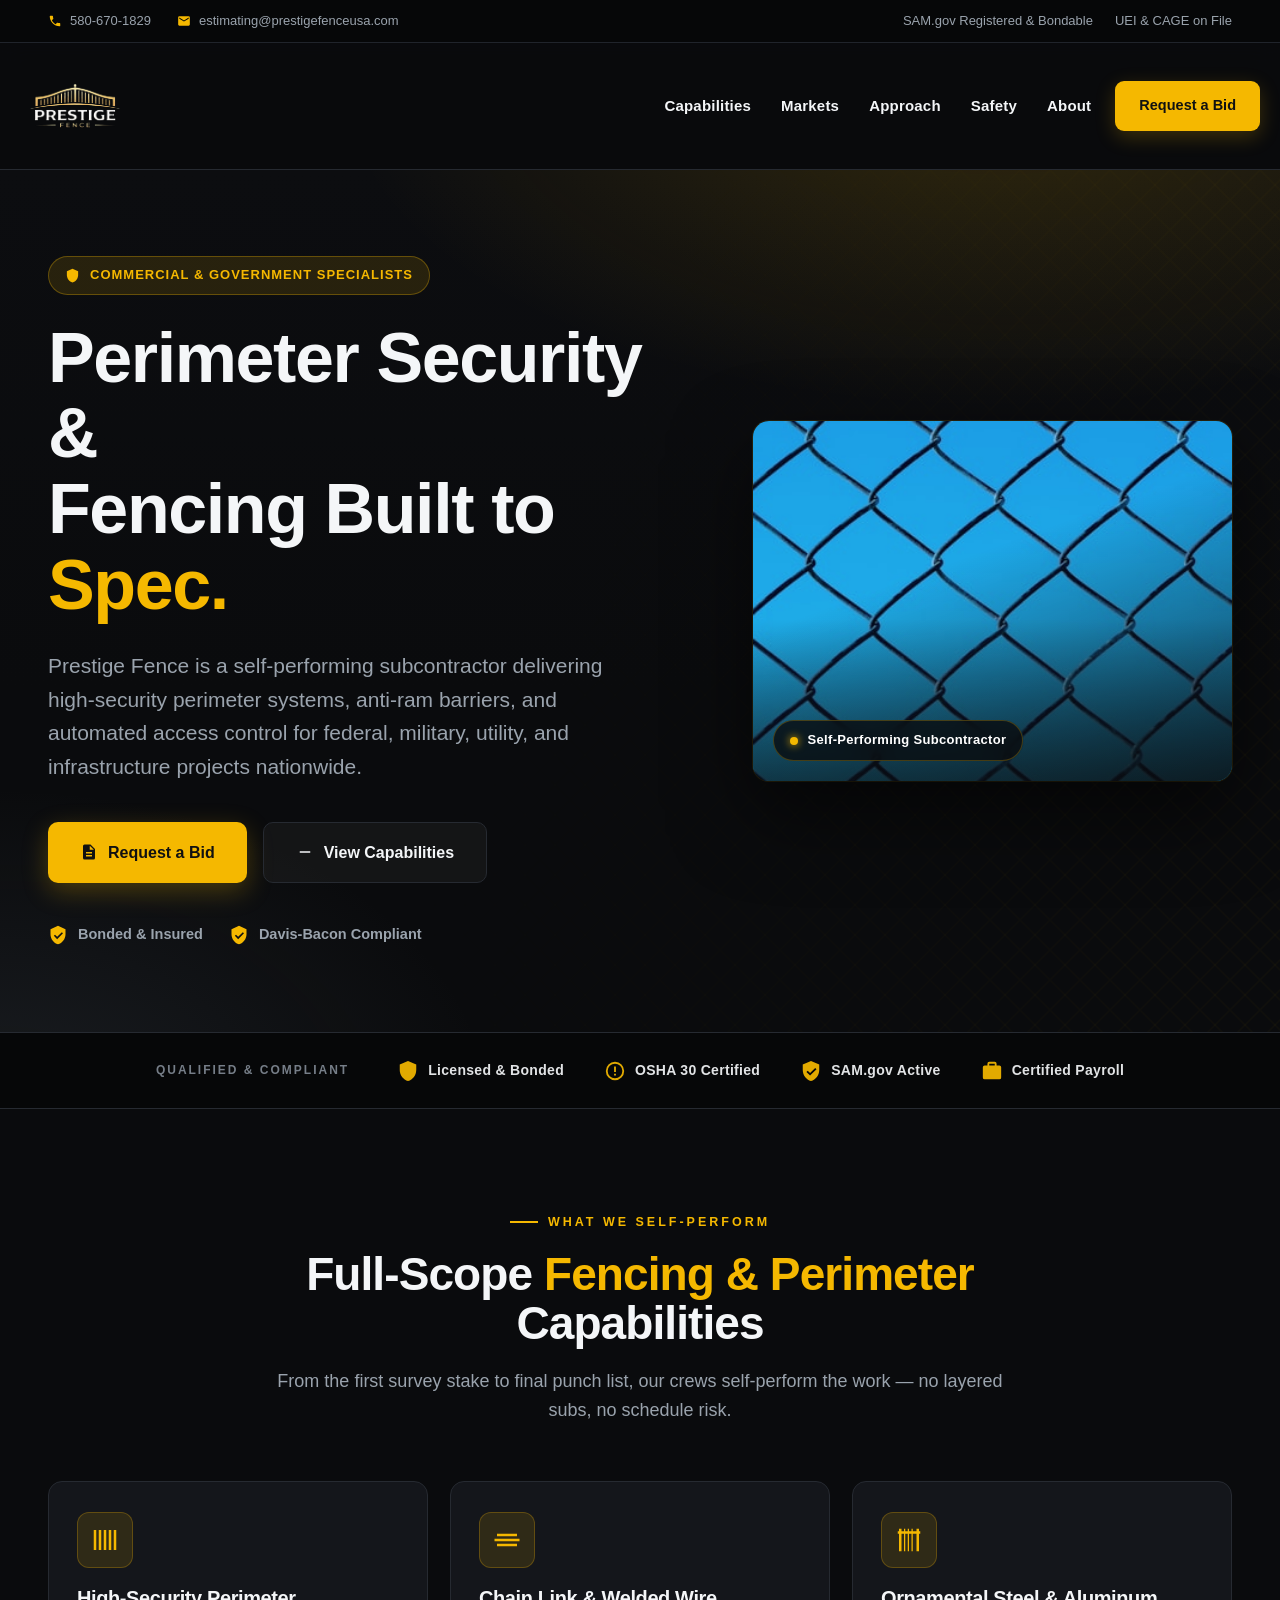
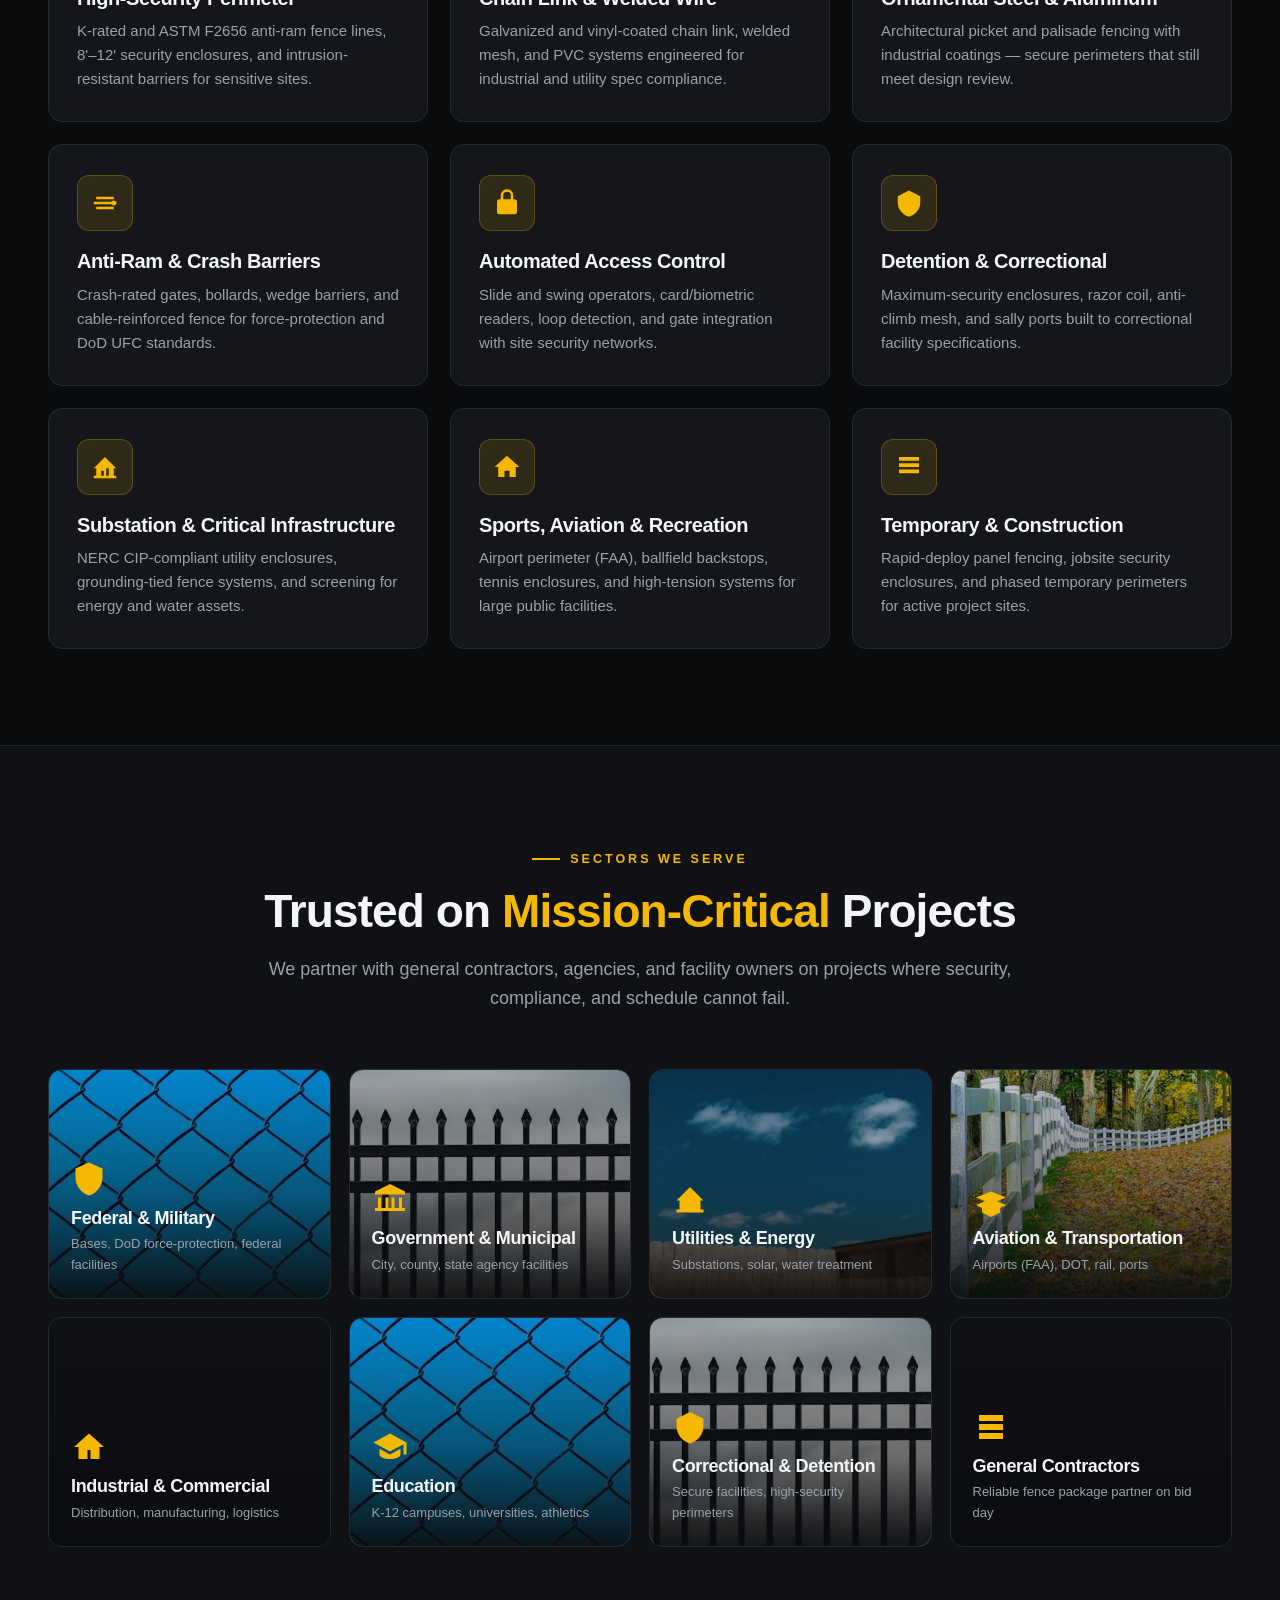
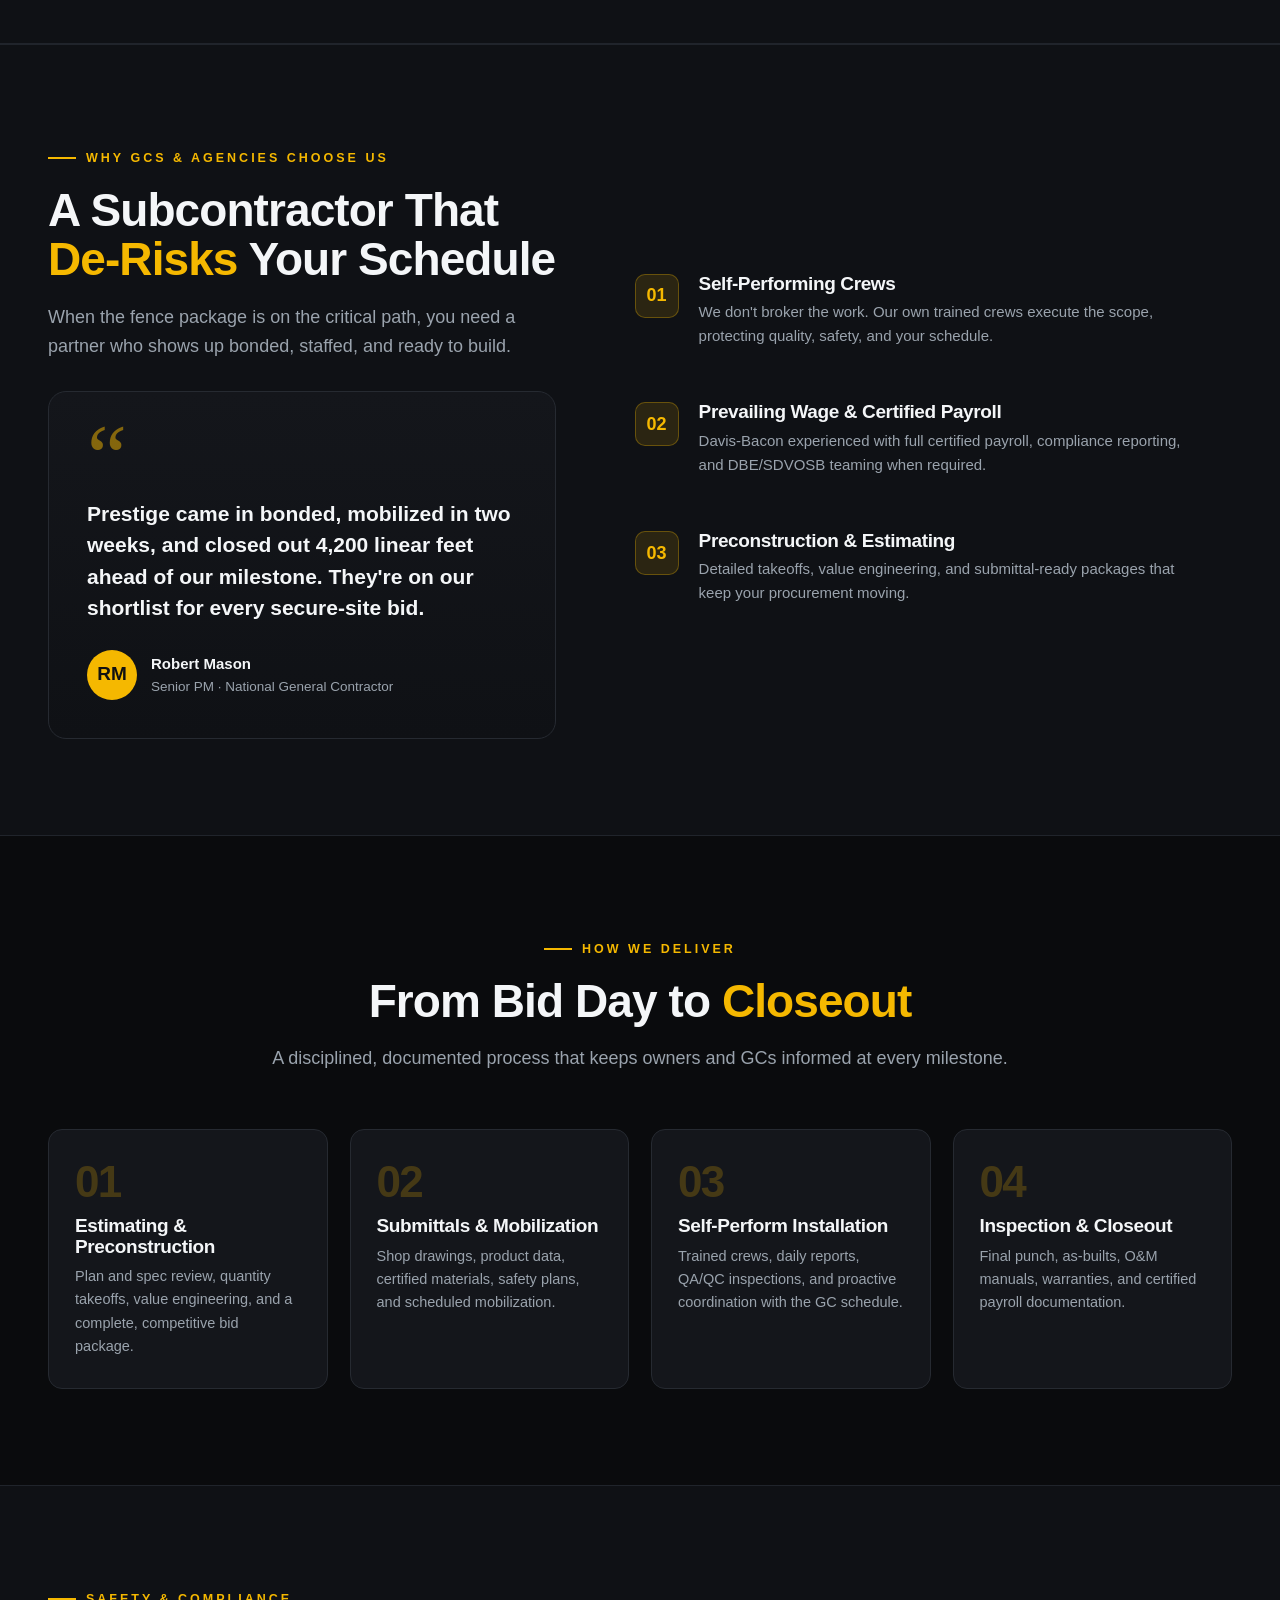
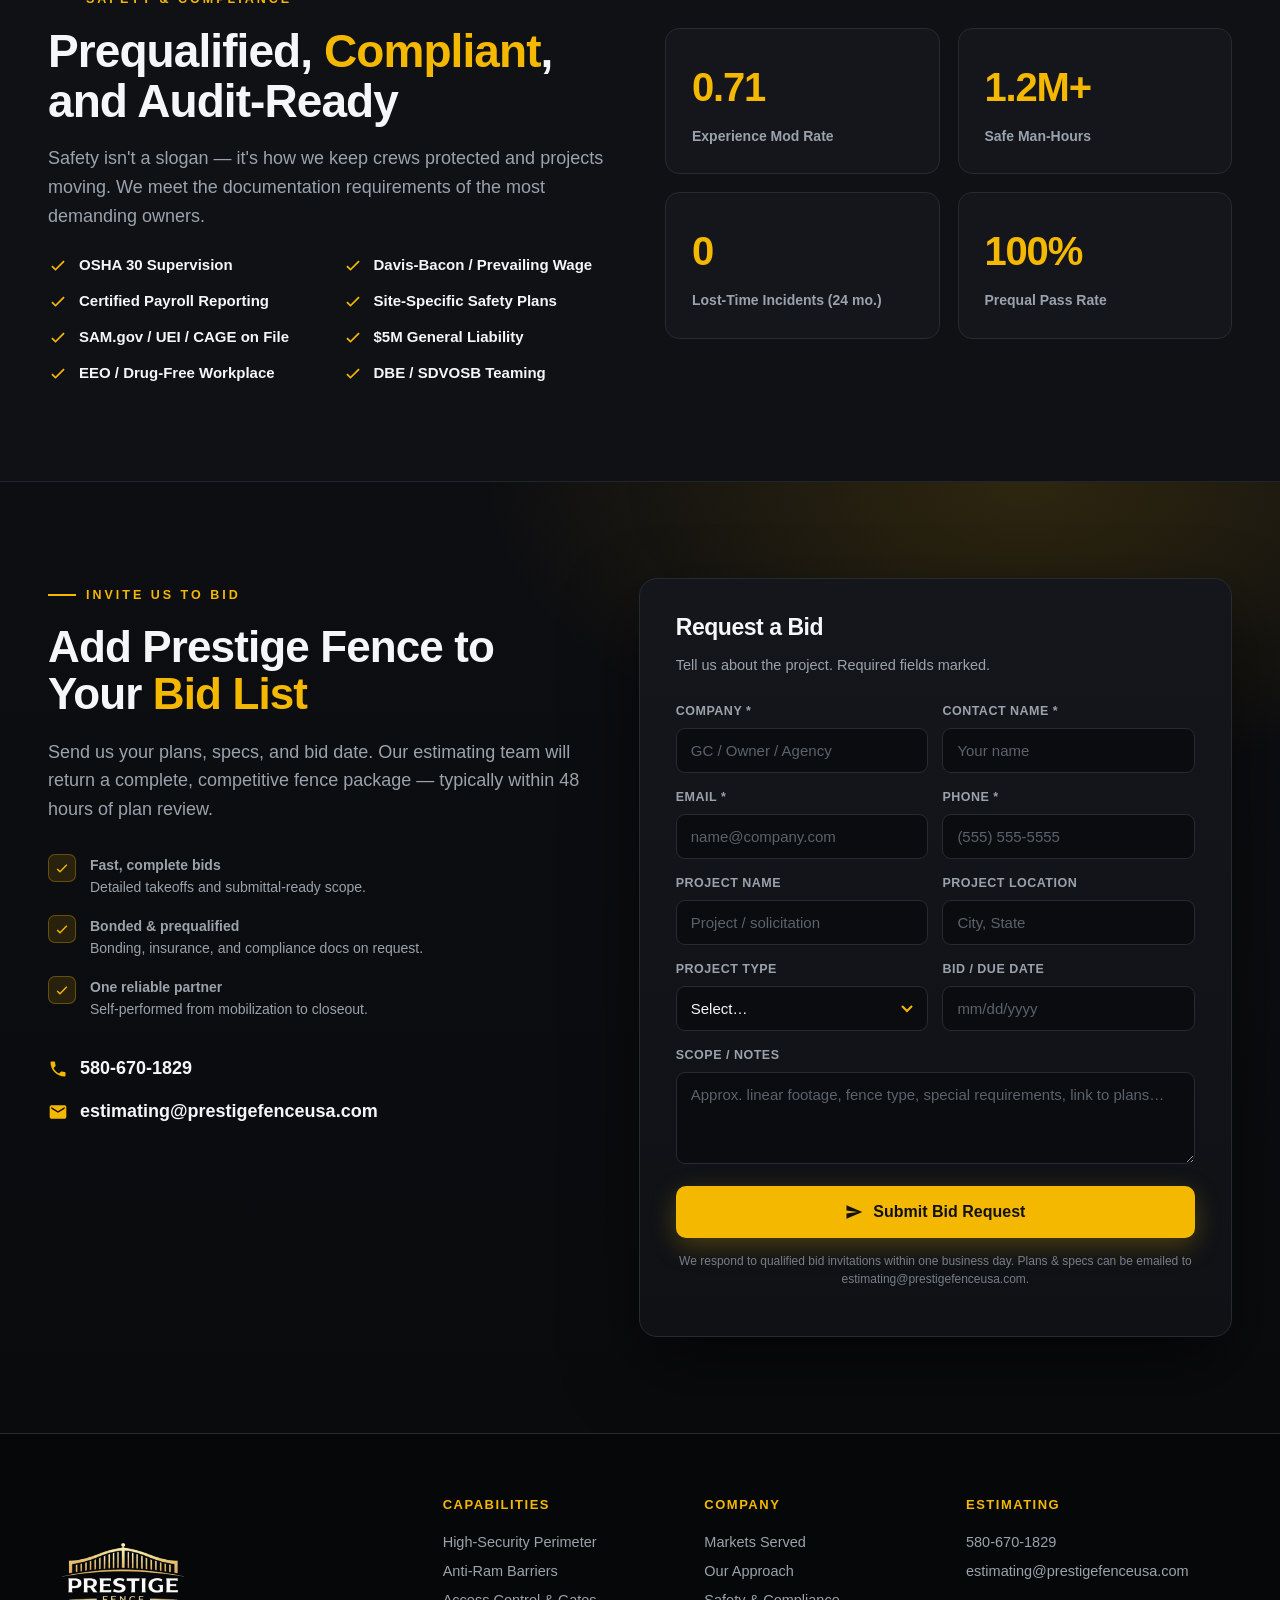
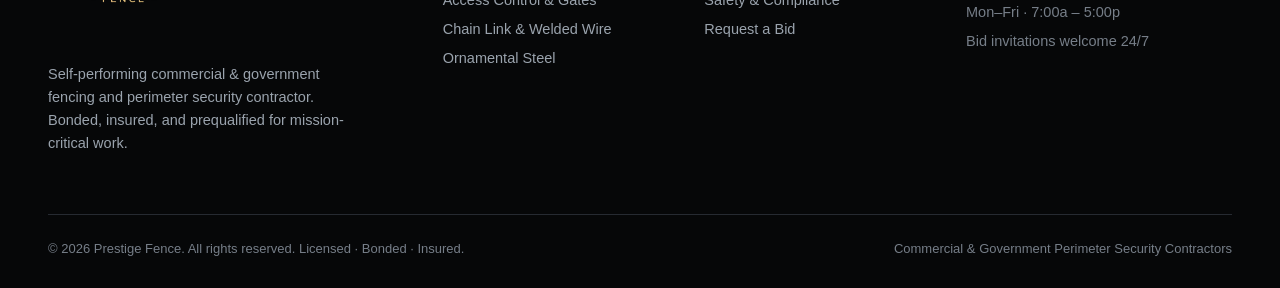
==== index.html @ e1a9f0c7 "Update testimonial: 9,000 → 4,200 linear feet" ====
<!DOCTYPE html>
<html lang="en">
<head>
<meta charset="UTF-8" />
<meta name="viewport" content="width=device-width, initial-scale=1.0" />
<title>Prestige Fence | Commercial &amp; Government Perimeter Security Contractors</title>
<meta name="description" content="Prestige Fence is a self-performing commercial and government fencing subcontractor specializing in perimeter security, anti-ram barriers, automated access control, and high-security enclosures for federal, military, utility, and infrastructure projects." />

<style>
  :root {
    --bg: #0a0b0d;
    --bg-2: #0f1115;
    --panel: #14161b;
    --panel-2: #181b21;
    --line: #262a31;
    --line-soft: #20242b;
    --gold: #f5b800;
    --gold-2: #d99e0b;
    --gold-deep: #b8860b;
    --gold-soft: rgba(245,184,0,0.12);
    --steel: #6b7886;
    --text: #f4f6f8;
    --muted: #9aa3ad;
    --muted-2: #767e88;
    --white: #ffffff;
    --maxw: 1240px;
    --r: 14px;
  }

  * { box-sizing: border-box; }
  html { scroll-behavior: smooth; }
  html, body { margin: 0; padding: 0; }
  body {
    font-family: "Inter", -apple-system, BlinkMacSystemFont, "Segoe UI", Roboto, "Helvetica Neue", Arial, sans-serif;
    color: var(--text);
    background: var(--bg);
    line-height: 1.6;
    -webkit-font-smoothing: antialiased;
    overflow-x: hidden;
  }
  ::selection { background: var(--gold); color: #111; }
  a { color: inherit; }
  img { max-width: 100%; display: block; }

  .wrap { max-width: var(--maxw); margin: 0 auto; padding: 0 28px; }

  /* Chain-link texture overlay used in several sections */
  .mesh-bg {
    background-image:
      linear-gradient(135deg, transparent 47%, rgba(245,184,0,0.05) 49%, rgba(245,184,0,0.05) 51%, transparent 53%),
      linear-gradient(45deg, transparent 47%, rgba(245,184,0,0.05) 49%, rgba(245,184,0,0.05) 51%, transparent 53%);
    background-size: 26px 26px;
  }

  .eyebrow {
    display: inline-flex; align-items: center; gap: 10px;
    color: var(--gold);
    font-weight: 700;
    letter-spacing: 3px;
    text-transform: uppercase;
    font-size: 12.5px;
    margin: 0 0 18px;
  }
  .eyebrow::before {
    content: ""; width: 28px; height: 2px; background: var(--gold); display: inline-block;
  }
  .eyebrow.center { justify-content: center; }

  h1, h2, h3, h4 { font-weight: 800; letter-spacing: -0.02em; line-height: 1.08; margin: 0; }
  .accent { color: var(--gold); }

  /* ============ Top bar ============ */
  .topbar {
    background: #060708;
    border-bottom: 1px solid var(--line-soft);
    font-size: 13px;
    color: var(--muted);
  }
  .topbar .wrap { display: flex; align-items: center; justify-content: space-between; height: 42px; gap: 20px; }
  .topbar .tb-left { display: flex; gap: 26px; }
  .topbar .tb-left span { display: inline-flex; align-items: center; gap: 8px; white-space: nowrap; }
  .topbar svg { width: 14px; height: 14px; fill: var(--gold); flex-shrink: 0; }
  .topbar a { color: var(--muted); text-decoration: none; }
  .topbar a:hover { color: var(--gold); }
  .tb-right { display: flex; gap: 22px; }
  @media (max-width: 880px) { .topbar { display: none; } }

  /* ============ Header ============ */
  header.site-header {
    position: sticky; top: 0; z-index: 200;
    background: rgba(10,11,13,0.86);
    backdrop-filter: blur(12px); -webkit-backdrop-filter: blur(12px);
    border-bottom: 1px solid var(--line);
  }
  .nav { display: flex; align-items: center; justify-content: space-between; min-height: 100px; gap: 24px; padding: 8px 0; }
  .brand { display: flex; align-items: center; gap: 14px; text-decoration: none; flex-shrink: 0; }
  .brand-logo { height: 110px; width: auto; display: block; }
  .foot-brand .brand-logo { height: 150px; margin-bottom: 10px; }
  .main-nav { display: flex; align-items: center; gap: 30px; margin-left: auto; }
  .main-nav a {
    color: var(--text); text-decoration: none; font-weight: 600; font-size: 15px;
    letter-spacing: 0.2px; transition: color 0.15s; white-space: nowrap;
  }
  .main-nav a:hover { color: var(--gold); }
  .nav-cta {
    background: var(--gold); color: #111; text-decoration: none;
    padding: 13px 24px; border-radius: 9px; font-weight: 800; font-size: 14.5px;
    white-space: nowrap; transition: transform 0.12s, box-shadow 0.15s;
    box-shadow: 0 6px 20px rgba(245,184,0,0.22);
  }
  .nav-cta:hover { transform: translateY(-1px); box-shadow: 0 10px 28px rgba(245,184,0,0.34); }
  .menu-btn { display: none; background: none; border: none; cursor: pointer; flex-direction: column; gap: 5px; padding: 8px; }
  .menu-btn span { width: 28px; height: 3px; background: var(--gold); border-radius: 2px; display: block; }
  @media (max-width: 1040px) { .main-nav, .nav-cta { display: none; } .menu-btn { display: flex; } }

  /* Mobile menu */
  .mobile-menu {
    position: fixed; inset: 0; z-index: 300; background: rgba(8,9,11,0.98);
    display: flex; flex-direction: column; align-items: center; justify-content: center; gap: 4px;
    opacity: 0; pointer-events: none; transition: opacity 0.25s;
  }
  .mobile-menu.open { opacity: 1; pointer-events: auto; }
  .mobile-menu a { color: var(--text); text-decoration: none; font-size: 22px; font-weight: 700; padding: 12px; }
  .mobile-menu a:active { color: var(--gold); }
  .mobile-menu .mm-cta { margin-top: 20px; background: var(--gold); color: #111; padding: 14px 34px; border-radius: 10px; font-weight: 800; }
  .menu-close { position: absolute; top: 22px; right: 26px; background: none; border: none; color: var(--gold); font-size: 42px; cursor: pointer; line-height: 1; }

  /* ============ Hero ============ */
  .hero { position: relative; overflow: hidden; border-bottom: 1px solid var(--line); }
  .hero-bg {
    position: absolute; inset: 0; z-index: 0;
    background:
      radial-gradient(1100px 540px at 78% -10%, rgba(245,184,0,0.16), transparent 60%),
      radial-gradient(900px 600px at 0% 110%, rgba(107,120,134,0.16), transparent 55%),
      linear-gradient(180deg, #0c0d10, #0a0b0d 60%);
  }
  .hero-bg::after {
    content: ""; position: absolute; inset: 0; opacity: 0.5;
    background-image:
      linear-gradient(135deg, transparent 47%, rgba(245,184,0,0.06) 49%, rgba(245,184,0,0.06) 51%, transparent 53%),
      linear-gradient(45deg, transparent 47%, rgba(245,184,0,0.06) 49%, rgba(245,184,0,0.06) 51%, transparent 53%);
    background-size: 30px 30px;
    -webkit-mask-image: linear-gradient(105deg, transparent 38%, #000 100%);
    mask-image: linear-gradient(105deg, transparent 38%, #000 100%);
  }
  .hero .wrap { position: relative; z-index: 1; padding-top: 86px; padding-bottom: 86px; }
  .hero-grid { display: grid; grid-template-columns: 1.15fr 0.85fr; gap: 56px; align-items: center; }
  .hero-badge {
    display: inline-flex; align-items: center; gap: 10px;
    background: var(--gold-soft); border: 1px solid rgba(245,184,0,0.3);
    color: var(--gold); font-weight: 700; font-size: 13px; letter-spacing: 1px;
    padding: 8px 16px; border-radius: 100px; text-transform: uppercase; margin-bottom: 26px;
  }
  .hero-badge svg { width: 15px; height: 15px; fill: var(--gold); }
  .hero h1 { font-size: clamp(38px, 5.6vw, 70px); }
  .hero h1 span.line { display: block; }
  .hero-sub { font-size: clamp(17px, 2vw, 21px); color: var(--muted); max-width: 580px; margin: 26px 0 0; }
  .hero-actions { display: flex; flex-wrap: wrap; gap: 16px; margin-top: 38px; }
  .btn {
    display: inline-flex; align-items: center; gap: 10px;
    padding: 17px 32px; border-radius: 10px; font-weight: 800; font-size: 16px;
    text-decoration: none; border: none; cursor: pointer; font-family: inherit;
    transition: transform 0.12s, box-shadow 0.15s, background 0.15s, border-color 0.15s;
  }
  .btn svg { width: 18px; height: 18px; }
  .btn-gold { background: var(--gold); color: #111; box-shadow: 0 8px 26px rgba(245,184,0,0.26); }
  .btn-gold:hover { transform: translateY(-2px); box-shadow: 0 14px 36px rgba(245,184,0,0.38); }
  .btn-gold svg { fill: #111; }
  .btn-ghost { background: rgba(255,255,255,0.04); color: var(--text); border: 1px solid var(--line); }
  .btn-ghost:hover { border-color: var(--gold); color: var(--gold); }
  .btn-ghost svg { fill: currentColor; }

  .hero-meta { display: flex; gap: 26px; margin-top: 40px; flex-wrap: wrap; }
  .hero-meta .hm { display: flex; align-items: center; gap: 10px; color: var(--muted); font-size: 14.5px; font-weight: 600; }
  .hero-meta svg { width: 20px; height: 20px; fill: var(--gold); }

  /* Hero right visual */
  .hero-visual { display: flex; align-items: center; }
  .hero-img-wrap {
    position: relative; width: 100%; border-radius: 16px; overflow: hidden;
    aspect-ratio: 4/3;
    box-shadow: 0 32px 80px rgba(0,0,0,0.55), 0 0 0 1px rgba(245,184,0,0.12);
  }
  .hero-img { width: 100%; height: 100%; object-fit: cover; display: block; filter: saturate(0.8); }
  .hero-img-overlay {
    position: absolute; inset: 0;
    background: linear-gradient(160deg, transparent 40%, rgba(10,11,13,0.75) 100%),
                linear-gradient(to top, rgba(10,11,13,0.6) 0%, transparent 45%);
  }
  .hero-img-badge {
    position: absolute; bottom: 20px; left: 20px;
    display: flex; align-items: center; gap: 10px;
    background: rgba(10,11,13,0.78); backdrop-filter: blur(10px);
    border: 1px solid rgba(245,184,0,0.25); border-radius: 100px;
    padding: 9px 16px; color: #fff; font-size: 13px; font-weight: 700; letter-spacing: 0.3px;
  }
  .hib-dot { width: 8px; height: 8px; border-radius: 50%; background: var(--gold); box-shadow: 0 0 8px var(--gold); flex-shrink: 0; }

  /* Hero side stat card */
  .hero-card {
    background: linear-gradient(180deg, var(--panel), var(--bg-2));
    border: 1px solid var(--line); border-radius: 18px; padding: 30px;
    box-shadow: 0 30px 70px rgba(0,0,0,0.5);
  }
  .hero-card .hc-head { display: flex; align-items: center; gap: 12px; padding-bottom: 20px; border-bottom: 1px solid var(--line); margin-bottom: 22px; }
  .hero-card .hc-head .dot { width: 10px; height: 10px; border-radius: 50%; background: var(--gold); box-shadow: 0 0 12px var(--gold); }
  .hero-card .hc-head h3 { font-size: 15px; letter-spacing: 1px; text-transform: uppercase; color: var(--muted); font-weight: 700; }
  .hc-stats { display: grid; grid-template-columns: 1fr 1fr; gap: 24px 20px; }
  .hc-stat .v { font-size: 34px; font-weight: 900; color: var(--white); letter-spacing: -0.03em; }
  .hc-stat .v .accent { color: var(--gold); }
  .hc-stat .l { font-size: 13px; color: var(--muted); margin-top: 4px; line-height: 1.4; }

  @media (max-width: 920px) {
    .hero-grid { grid-template-columns: 1fr; gap: 40px; }
    .hero-card { order: 2; }
    .hero-visual { display: none; }
  }

  /* ============ Logo / credential strip ============ */
  .cred-strip { background: #060708; border-bottom: 1px solid var(--line); }
  .cred-strip .wrap { display: flex; align-items: center; gap: 18px 40px; flex-wrap: wrap; justify-content: center; padding: 26px 28px; }
  .cred-strip .label { color: var(--muted-2); font-size: 12px; letter-spacing: 2px; text-transform: uppercase; font-weight: 700; margin-right: 8px; }
  .cred {
    display: inline-flex; align-items: center; gap: 9px; color: var(--text);
    font-weight: 700; font-size: 14px; letter-spacing: 0.3px; opacity: 0.92;
  }
  .cred svg { width: 22px; height: 22px; fill: var(--gold); flex-shrink: 0; }

  /* ============ Section base ============ */
  section.block { padding: 96px 0; position: relative; }
  section.block.alt { background: var(--bg-2); border-top: 1px solid var(--line-soft); border-bottom: 1px solid var(--line-soft); }
  .section-head { max-width: 760px; margin: 0 auto 56px; text-align: center; }
  .section-head.left { margin-left: 0; text-align: left; }
  .section-title { font-size: clamp(30px, 4vw, 46px); }
  .section-desc { color: var(--muted); font-size: 18px; margin-top: 18px; }

  /* ============ Capabilities ============ */
  .cap-grid { display: grid; grid-template-columns: repeat(3, 1fr); gap: 22px; }
  .cap {
    background: var(--panel); border: 1px solid var(--line); border-radius: var(--r);
    padding: 30px 28px; transition: transform 0.18s, border-color 0.18s, background 0.18s;
    position: relative; overflow: hidden;
  }
  .cap::before { content: ""; position: absolute; left: 0; top: 0; height: 3px; width: 0; background: var(--gold); transition: width 0.3s; }
  .cap:hover { transform: translateY(-4px); border-color: rgba(245,184,0,0.45); background: var(--panel-2); }
  .cap:hover::before { width: 100%; }
  .cap-ico {
    width: 56px; height: 56px; border-radius: 12px; display: flex; align-items: center; justify-content: center;
    background: var(--gold-soft); border: 1px solid rgba(245,184,0,0.25); margin-bottom: 20px;
  }
  .cap-ico svg { width: 30px; height: 30px; fill: var(--gold); }
  .cap h3 { font-size: 20px; margin-bottom: 10px; }
  .cap p { color: var(--muted); font-size: 15px; margin: 0; }
  @media (max-width: 920px) { .cap-grid { grid-template-columns: 1fr 1fr; } }
  @media (max-width: 620px) { .cap-grid { grid-template-columns: 1fr; } }

  /* ============ Markets ============ */
  .markets { display: grid; grid-template-columns: repeat(4, 1fr); gap: 18px; }
  .market {
    position: relative; border-radius: var(--r); overflow: hidden; min-height: 230px;
    border: 1px solid var(--line); display: flex; align-items: flex-end;
    background-size: cover; background-position: center;
  }
  .market::after {
    content: ""; position: absolute; inset: 0;
    background: linear-gradient(180deg, rgba(10,11,13,0.2) 0%, rgba(10,11,13,0.55) 55%, rgba(10,11,13,0.95) 100%);
  }
  .market .m-body { position: relative; z-index: 1; padding: 22px; width: 100%; }
  .market .m-ico { width: 36px; height: 36px; margin-bottom: 12px; }
  .market .m-ico svg { width: 36px; height: 36px; fill: var(--gold); }
  .market h3 { font-size: 18px; }
  .market p { color: var(--muted); font-size: 13px; margin: 6px 0 0; }
  .market:hover { border-color: rgba(245,184,0,0.5); }
  @media (max-width: 1040px) { .markets { grid-template-columns: repeat(2, 1fr); } }
  @media (max-width: 520px) { .markets { grid-template-columns: 1fr; } }

  /* ============ Stats band ============ */
  .stats-band { background: linear-gradient(120deg, #0e0f12, #121419); border-top: 1px solid var(--line); border-bottom: 1px solid var(--line); position: relative; overflow: hidden; }
  .stats-band .wrap { padding: 64px 28px; position: relative; z-index: 1; }
  .stats-grid { display: grid; grid-template-columns: repeat(4, 1fr); gap: 30px; }
  .stat { text-align: center; }
  .stat .num { font-size: clamp(38px, 5vw, 56px); font-weight: 900; color: var(--gold); letter-spacing: -0.03em; line-height: 1; }
  .stat .lab { color: var(--muted); font-size: 15px; margin-top: 12px; font-weight: 600; }
  @media (max-width: 760px) { .stats-grid { grid-template-columns: 1fr 1fr; gap: 36px 20px; } }

  /* ============ Projects ============ */
  .proj-grid { display: grid; grid-template-columns: repeat(3, 1fr); gap: 24px; }
  .proj {
    background: var(--panel); border: 1px solid var(--line); border-radius: var(--r); overflow: hidden;
    transition: transform 0.18s, border-color 0.18s;
  }
  .proj:hover { transform: translateY(-4px); border-color: rgba(245,184,0,0.4); }
  .proj-img { height: 200px; background-size: cover; background-position: center; position: relative; }
  .proj-img .tag {
    position: absolute; top: 14px; left: 14px; background: rgba(10,11,13,0.82); border: 1px solid rgba(245,184,0,0.4);
    color: var(--gold); font-size: 11.5px; font-weight: 800; letter-spacing: 1px; text-transform: uppercase;
    padding: 6px 12px; border-radius: 6px; backdrop-filter: blur(4px);
  }
  .proj-body { padding: 24px 24px 26px; }
  .proj-body h3 { font-size: 20px; margin-bottom: 6px; }
  .proj-loc { color: var(--gold); font-size: 13px; font-weight: 700; letter-spacing: 0.5px; margin-bottom: 14px; }
  .proj-body p { color: var(--muted); font-size: 14.5px; margin: 0 0 18px; }
  .proj-meta { display: flex; gap: 24px; border-top: 1px solid var(--line); padding-top: 16px; }
  .proj-meta .pm .pmv { color: var(--white); font-weight: 800; font-size: 17px; }
  .proj-meta .pm .pml { color: var(--muted-2); font-size: 12px; text-transform: uppercase; letter-spacing: 0.5px; margin-top: 2px; }
  @media (max-width: 980px) { .proj-grid { grid-template-columns: 1fr 1fr; } }
  @media (max-width: 640px) { .proj-grid { grid-template-columns: 1fr; } }

  /* ============ Why / Differentiators ============ */
  .why-wrap { display: grid; grid-template-columns: 0.9fr 1.1fr; gap: 56px; align-items: center; }
  .why-list { display: flex; flex-direction: column; gap: 8px; }
  .why-item { display: flex; gap: 20px; padding: 22px; border-radius: var(--r); border: 1px solid transparent; transition: background 0.18s, border-color 0.18s; }
  .why-item:hover { background: var(--panel); border-color: var(--line); }
  .why-num { color: var(--gold); font-weight: 900; font-size: 18px; font-family: "Inter", sans-serif; flex-shrink: 0; width: 44px; height: 44px; border-radius: 10px; border: 1px solid rgba(245,184,0,0.3); display: flex; align-items: center; justify-content: center; background: var(--gold-soft); }
  .why-item h3 { font-size: 19px; margin-bottom: 6px; }
  .why-item p { color: var(--muted); font-size: 15px; margin: 0; }
  .why-side {
    background: linear-gradient(180deg, var(--panel), var(--bg-2)); border: 1px solid var(--line);
    border-radius: 18px; padding: 38px; position: relative; overflow: hidden;
  }
  .why-side .quote-mark { font-size: 90px; color: var(--gold); line-height: 0.6; font-family: Georgia, serif; opacity: 0.5; }
  .why-side blockquote { font-size: 21px; font-weight: 600; line-height: 1.5; margin: 14px 0 26px; }
  .why-side .qa { display: flex; align-items: center; gap: 14px; }
  .why-side .qa .av { width: 50px; height: 50px; border-radius: 50%; background: var(--gold); color: #111; display: flex; align-items: center; justify-content: center; font-weight: 900; font-size: 19px; }
  .why-side .qa .qn { font-weight: 800; font-size: 15px; }
  .why-side .qa .qt { color: var(--muted); font-size: 13.5px; }
  @media (max-width: 920px) { .why-wrap { grid-template-columns: 1fr; gap: 38px; } }

  /* ============ Process ============ */
  .process { display: grid; grid-template-columns: repeat(4, 1fr); gap: 22px; counter-reset: step; }
  .pstep { position: relative; padding: 30px 26px; background: var(--panel); border: 1px solid var(--line); border-radius: var(--r); }
  .pstep .pn { font-size: 44px; font-weight: 900; color: rgba(245,184,0,0.22); line-height: 1; letter-spacing: -0.04em; }
  .pstep h3 { font-size: 19px; margin: 12px 0 8px; }
  .pstep p { color: var(--muted); font-size: 14.5px; margin: 0; }
  @media (max-width: 920px) { .process { grid-template-columns: 1fr 1fr; } }
  @media (max-width: 520px) { .process { grid-template-columns: 1fr; } }

  /* ============ Safety / compliance ============ */
  .safety-wrap { display: grid; grid-template-columns: 1fr 1fr; gap: 50px; align-items: center; }
  .safety-stats { display: grid; grid-template-columns: 1fr 1fr; gap: 18px; }
  .safety-stat { background: var(--panel); border: 1px solid var(--line); border-radius: var(--r); padding: 26px; }
  .safety-stat .ss-v { font-size: 40px; font-weight: 900; color: var(--gold); letter-spacing: -0.03em; }
  .safety-stat .ss-l { color: var(--muted); font-size: 14px; margin-top: 6px; font-weight: 600; }
  .compliance-list { list-style: none; padding: 0; margin: 22px 0 0; display: grid; grid-template-columns: 1fr 1fr; gap: 12px 22px; }
  .compliance-list li { display: flex; align-items: center; gap: 11px; font-size: 15px; font-weight: 600; }
  .compliance-list svg { width: 20px; height: 20px; fill: var(--gold); flex-shrink: 0; }
  @media (max-width: 860px) { .safety-wrap { grid-template-columns: 1fr; gap: 34px; } .compliance-list { grid-template-columns: 1fr; } }

  /* ============ CTA + Bid form ============ */
  .bid { position: relative; overflow: hidden; }
  .bid-bg { position: absolute; inset: 0; background: radial-gradient(900px 500px at 80% 0%, rgba(245,184,0,0.14), transparent 60%), linear-gradient(180deg, #0d0e11, #0a0b0d); }
  .bid .wrap { position: relative; z-index: 1; }
  .bid-grid { display: grid; grid-template-columns: 0.95fr 1.05fr; gap: 54px; align-items: start; }
  .bid-info h2 { font-size: clamp(30px, 4vw, 44px); }
  .bid-info p { color: var(--muted); font-size: 18px; margin: 20px 0 30px; }
  .bid-points { list-style: none; padding: 0; margin: 0 0 34px; display: flex; flex-direction: column; gap: 16px; }
  .bid-points li { display: flex; gap: 14px; align-items: flex-start; font-size: 16px; }
  .bid-points .bp-ico { width: 28px; height: 28px; border-radius: 7px; background: var(--gold-soft); border: 1px solid rgba(245,184,0,0.3); display: flex; align-items: center; justify-content: center; flex-shrink: 0; }
  .bid-points .bp-ico svg { width: 16px; height: 16px; fill: var(--gold); }
  .bid-points strong { display: block; font-weight: 700; }
  .bid-points span { color: var(--muted); font-size: 14px; }
  .bid-contact { display: flex; flex-direction: column; gap: 14px; }
  .bid-contact a { display: inline-flex; align-items: center; gap: 12px; text-decoration: none; color: var(--text); font-weight: 700; font-size: 18px; }
  .bid-contact a svg { width: 20px; height: 20px; fill: var(--gold); }

  .bid-form {
    background: linear-gradient(180deg, var(--panel), var(--bg-2)); border: 1px solid var(--line);
    border-radius: 18px; padding: 36px; box-shadow: 0 30px 70px rgba(0,0,0,0.5);
  }
  .bid-form h3 { font-size: 23px; margin-bottom: 6px; }
  .bid-form .bf-sub { color: var(--muted); font-size: 14.5px; margin-bottom: 24px; }
  .form-row { display: grid; grid-template-columns: 1fr 1fr; gap: 14px; margin-bottom: 14px; }
  .field { display: flex; flex-direction: column; gap: 7px; }
  .field.full { grid-column: 1 / -1; }
  .field label { font-size: 12.5px; font-weight: 700; letter-spacing: 0.5px; text-transform: uppercase; color: var(--muted); }
  .field input, .field select, .field textarea {
    background: #0b0c0f; border: 1px solid var(--line); border-radius: 9px; color: var(--text);
    padding: 13px 14px; font-size: 15px; font-family: inherit; outline: none; transition: border-color 0.15s, box-shadow 0.15s;
    width: 100%;
  }
  .field textarea { resize: vertical; min-height: 92px; }
  .field input:focus, .field select:focus, .field textarea:focus { border-color: var(--gold); box-shadow: 0 0 0 3px rgba(245,184,0,0.14); }
  .field input::placeholder, .field textarea::placeholder { color: #5a626c; }
  .field select { appearance: none; -webkit-appearance: none; background-image: url("data:image/svg+xml;utf8,<svg xmlns='http://www.w3.org/2000/svg' width='12' height='8' viewBox='0 0 12 8'><path d='M1 1l5 5 5-5' stroke='%23f5b800' stroke-width='2' fill='none'/></svg>"); background-repeat: no-repeat; background-position: right 14px center; padding-right: 36px; }
  .bf-submit { width: 100%; justify-content: center; margin-top: 8px; }
  .bf-note { color: var(--muted-2); font-size: 12px; text-align: center; margin-top: 14px; line-height: 1.5; }
  .bf-success { display: none; text-align: center; padding: 30px 10px; }
  .bf-success.show { display: block; }
  .bf-success .check { width: 64px; height: 64px; margin: 0 auto 18px; }
  .bf-success h3 { color: var(--gold); font-size: 24px; }
  .bf-success p { color: var(--muted); font-size: 15px; margin-top: 10px; }
  @media (max-width: 920px) { .bid-grid { grid-template-columns: 1fr; gap: 40px; } }
  @media (max-width: 560px) { .form-row { grid-template-columns: 1fr; } }

  /* ============ Footer ============ */
  footer.site-footer { background: #060708; border-top: 1px solid var(--line); padding: 64px 0 28px; }
  .foot-grid { display: grid; grid-template-columns: 1.6fr 1fr 1fr 1.2fr; gap: 40px; }
  .foot-brand img { height: 64px; margin-bottom: 18px; }
  .foot-brand p { color: var(--muted); font-size: 14.5px; max-width: 320px; }
  .foot-col h4 { font-size: 13px; letter-spacing: 1.5px; text-transform: uppercase; color: var(--gold); margin-bottom: 16px; }
  .foot-col a, .foot-col p { color: var(--muted); font-size: 14.5px; text-decoration: none; display: block; line-height: 2; margin: 0; }
  .foot-col a:hover { color: var(--gold); }
  .naics { display: flex; flex-wrap: wrap; gap: 8px; margin-top: 14px; }
  .naics span { background: var(--panel); border: 1px solid var(--line); border-radius: 6px; padding: 5px 10px; font-size: 12px; color: var(--muted); font-weight: 600; }
  .foot-bottom { border-top: 1px solid var(--line); margin-top: 44px; padding-top: 24px; display: flex; justify-content: space-between; gap: 16px; flex-wrap: wrap; color: var(--muted-2); font-size: 13px; }
  @media (max-width: 880px) { .foot-grid { grid-template-columns: 1fr 1fr; gap: 32px; } }
  @media (max-width: 520px) { .foot-grid { grid-template-columns: 1fr; } }
</style>
</head>
<body>

<!-- ============ TOP BAR ============ -->
<div class="topbar">
  <div class="wrap">
    <div class="tb-left">
      <span><svg viewBox="0 0 24 24"><path d="M6.6 10.8c1.4 2.8 3.8 5.2 6.6 6.6l2.2-2.2c.3-.3.7-.4 1-.2 1.1.4 2.3.6 3.6.6.6 0 1 .4 1 1V20c0 .6-.4 1-1 1C10.6 21 3 13.4 3 4c0-.6.4-1 1-1h3.5c.6 0 1 .4 1 1 0 1.2.2 2.4.6 3.6.1.3 0 .7-.2 1l-2.3 2.2z"/></svg><a href="tel:+15806701829">580-670-1829</a></span>
      <span><svg viewBox="0 0 24 24"><path d="M20 4H4a2 2 0 00-2 2v12a2 2 0 002 2h16a2 2 0 002-2V6a2 2 0 00-2-2zm0 4l-8 5-8-5V6l8 5 8-5z"/></svg><a href="mailto:estimating@prestigefenceusa.com">estimating@prestigefenceusa.com</a></span>
    </div>
    <div class="tb-right">
      <span>SAM.gov Registered &amp; Bondable</span>
      <span>UEI &amp; CAGE on File</span>
    </div>
  </div>
</div>

<!-- ============ HEADER ============ -->
<header class="site-header">
  <div class="wrap nav">
    <a href="#top" class="brand" aria-label="Prestige Fence home">
      <img class="brand-logo" src="images/prestige-fence-logo.svg" alt="Prestige Fence" />
    </a>
    <nav class="main-nav">
      <a href="#capabilities">Capabilities</a>
      <a href="#markets">Markets</a>
      <a href="#approach">Approach</a>
      <a href="#safety">Safety</a>
      <a href="#about">About</a>
    </nav>
    <a href="#bid" class="nav-cta">Request a Bid</a>
    <button class="menu-btn" id="menu-open" aria-label="Open menu"><span></span><span></span><span></span></button>
  </div>
</header>

<div class="mobile-menu" id="mobile-menu">
  <button class="menu-close" id="menu-close" aria-label="Close">&times;</button>
  <a href="#capabilities">Capabilities</a>
  <a href="#markets">Markets</a>
  <a href="#approach">Approach</a>
  <a href="#safety">Safety</a>
  <a href="#about">About</a>
  <a href="#bid" class="mm-cta">Request a Bid</a>
</div>

<!-- ============ HERO ============ -->
<section class="hero" id="top">
  <div class="hero-bg"></div>
  <div class="wrap">
    <div class="hero-grid">
      <div class="hero-left" style="padding-right: 16px;">
        <span class="hero-badge">
          <svg viewBox="0 0 24 24"><path d="M12 1L3 5v6c0 5.5 3.8 10.7 9 12 5.2-1.3 9-6.5 9-12V5l-9-4z"/></svg>
          Commercial &amp; Government Specialists
        </span>
        <h1>
          <span class="line">Perimeter Security &amp;</span>
          <span class="line">Fencing Built to <span class="accent">Spec.</span></span>
        </h1>
        <p class="hero-sub">
          Prestige Fence is a self-performing subcontractor delivering high-security perimeter systems, anti-ram barriers, and automated access control for federal, military, utility, and infrastructure projects nationwide.
        </p>
        <div class="hero-actions">
          <a href="#bid" class="btn btn-gold">
            <svg viewBox="0 0 24 24"><path d="M14 2H6a2 2 0 00-2 2v16a2 2 0 002 2h12a2 2 0 002-2V8l-6-6zm2 16H8v-2h8v2zm0-4H8v-2h8v2zm-3-5V3.5L18.5 9H13z"/></svg>
            Request a Bid
          </a>
          <a href="#capabilities" class="btn btn-ghost">
            <svg viewBox="0 0 24 24"><path d="M19 13H5v-2h14v2z"/></svg>
            View Capabilities
          </a>
        </div>
        <div class="hero-meta">
          <span class="hm"><svg viewBox="0 0 24 24"><path d="M12 1L3 5v6c0 5.5 3.8 10.7 9 12 5.2-1.3 9-6.5 9-12V5l-9-4zm-1 16l-4-4 1.4-1.4L11 14.2l5.6-5.6L18 10l-7 7z"/></svg>Bonded &amp; Insured</span>
          <span class="hm"><svg viewBox="0 0 24 24"><path d="M12 1L3 5v6c0 5.5 3.8 10.7 9 12 5.2-1.3 9-6.5 9-12V5l-9-4zm-1 16l-4-4 1.4-1.4L11 14.2l5.6-5.6L18 10l-7 7z"/></svg>Davis-Bacon Compliant</span>
        </div>
      </div>

      <div class="hero-visual">
        <div class="hero-img-wrap">
          <img src="images/fence/chainlink.jpg" alt="Commercial chain-link perimeter fence" class="hero-img" />
          <div class="hero-img-overlay"></div>
          <div class="hero-img-badge">
            <span class="hib-dot"></span>
            <span>Self-Performing Subcontractor</span>
          </div>
        </div>
      </div>

    </div>
  </div>
</section>

<!-- ============ CREDENTIAL STRIP ============ -->
<div class="cred-strip">
  <div class="wrap">
    <span class="label">Qualified &amp; Compliant</span>
    <span class="cred"><svg viewBox="0 0 24 24"><path d="M12 1L3 5v6c0 5.5 3.8 10.7 9 12 5.2-1.3 9-6.5 9-12V5l-9-4z"/></svg>Licensed &amp; Bonded</span>
    <span class="cred"><svg viewBox="0 0 24 24"><path d="M12 2a10 10 0 100 20 10 10 0 000-20zm0 18a8 8 0 110-16 8 8 0 010 16z"/><path d="M11 7h2v6h-2zM11 15h2v2h-2z"/></svg>OSHA 30 Certified</span>
    <span class="cred"><svg viewBox="0 0 24 24"><path d="M12 1L3 5v6c0 5.5 3.8 10.7 9 12 5.2-1.3 9-6.5 9-12V5l-9-4zm-1 16l-4-4 1.4-1.4L11 14.2l5.6-5.6L18 10l-7 7z"/></svg>SAM.gov Active</span>
    <span class="cred"><svg viewBox="0 0 24 24"><path d="M20 6h-3V4a2 2 0 00-2-2H9a2 2 0 00-2 2v2H4a2 2 0 00-2 2v11a2 2 0 002 2h16a2 2 0 002-2V8a2 2 0 00-2-2zM9 4h6v2H9V4z"/></svg>Certified Payroll</span>
  </div>
</div>

<!-- ============ CAPABILITIES ============ -->
<section class="block" id="capabilities">
  <div class="wrap">
    <div class="section-head">
      <div class="eyebrow center">What We Self-Perform</div>
      <h2 class="section-title">Full-Scope <span class="accent">Fencing &amp; Perimeter</span> Capabilities</h2>
      <p class="section-desc">From the first survey stake to final punch list, our crews self-perform the work — no layered subs, no schedule risk.</p>
    </div>

    <div class="cap-grid">
      <div class="cap">
        <div class="cap-ico"><svg viewBox="0 0 24 24"><path d="M3 4h2v16H3zM7 4h2v16H7zM11 4h2v16h-2zM15 4h2v16h-2zM19 4h2v16h-2z"/></svg></div>
        <h3>High-Security Perimeter</h3>
        <p>K-rated and ASTM F2656 anti-ram fence lines, 8'–12' security enclosures, and intrusion-resistant barriers for sensitive sites.</p>
      </div>
      <div class="cap">
        <div class="cap-ico"><svg viewBox="0 0 24 24"><path d="M2 12h20M5 8h14M5 16h14M9 4v16M15 4v16"/><path d="M2 11h20v2H2zM4 7h16v2H4zM4 15h16v2H4z"/></svg></div>
        <h3>Chain Link &amp; Welded Wire</h3>
        <p>Galvanized and vinyl-coated chain link, welded mesh, and PVC systems engineered for industrial and utility spec compliance.</p>
      </div>
      <div class="cap">
        <div class="cap-ico"><svg viewBox="0 0 24 24"><path d="M4 3h2v18H4zM18 3h2v18h-2zM8 3h1v18H8zM11 3h1v18h-1zM14 3h1v18h-1z"/><path d="M3 5h18v2H3z"/></svg></div>
        <h3>Ornamental Steel &amp; Aluminum</h3>
        <p>Architectural picket and palisade fencing with industrial coatings — secure perimeters that still meet design review.</p>
      </div>
      <div class="cap">
        <div class="cap-ico"><svg viewBox="0 0 24 24"><path d="M3 11h18v2H3zM5 7h14v2H5zM5 15h14v2H5z"/><circle cx="19" cy="12" r="2"/></svg></div>
        <h3>Anti-Ram &amp; Crash Barriers</h3>
        <p>Crash-rated gates, bollards, wedge barriers, and cable-reinforced fence for force-protection and DoD UFC standards.</p>
      </div>
      <div class="cap">
        <div class="cap-ico"><svg viewBox="0 0 24 24"><path d="M12 1a5 5 0 00-5 5v3H6a2 2 0 00-2 2v8a2 2 0 002 2h12a2 2 0 002-2v-8a2 2 0 00-2-2h-1V6a5 5 0 00-5-5zm3 8H9V6a3 3 0 016 0v3z"/></svg></div>
        <h3>Automated Access Control</h3>
        <p>Slide and swing operators, card/biometric readers, loop detection, and gate integration with site security networks.</p>
      </div>
      <div class="cap">
        <div class="cap-ico"><svg viewBox="0 0 24 24"><path d="M12 2l9 4.5v5C21 17 17 21.5 12 23 7 21.5 3 17 3 11.5v-5L12 2z"/></svg></div>
        <h3>Detention &amp; Correctional</h3>
        <p>Maximum-security enclosures, razor coil, anti-climb mesh, and sally ports built to correctional facility specifications.</p>
      </div>
      <div class="cap">
        <div class="cap-ico"><svg viewBox="0 0 24 24"><path d="M3 21v-2h2v-6H3l9-9 9 9h-2v6h2v2H3zm6-2h2v-4H9v4zm4 0h2v-6h-2v6z"/></svg></div>
        <h3>Substation &amp; Critical Infrastructure</h3>
        <p>NERC CIP-compliant utility enclosures, grounding-tied fence systems, and screening for energy and water assets.</p>
      </div>
      <div class="cap">
        <div class="cap-ico"><svg viewBox="0 0 24 24"><path d="M2 12l10-9 10 9h-3v8h-5v-5H10v5H5v-8H2z"/></svg></div>
        <h3>Sports, Aviation &amp; Recreation</h3>
        <p>Airport perimeter (FAA), ballfield backstops, tennis enclosures, and high-tension systems for large public facilities.</p>
      </div>
      <div class="cap">
        <div class="cap-ico"><svg viewBox="0 0 24 24"><path d="M4 4h16v3H4zM4 9h16v3H4zM4 14h16v3H4zM7 4v13M12 4v13M17 4v13"/></svg></div>
        <h3>Temporary &amp; Construction</h3>
        <p>Rapid-deploy panel fencing, jobsite security enclosures, and phased temporary perimeters for active project sites.</p>
      </div>
    </div>
  </div>
</section>

<!-- ============ MARKETS ============ -->
<section class="block alt" id="markets">
  <div class="wrap">
    <div class="section-head">
      <div class="eyebrow center">Sectors We Serve</div>
      <h2 class="section-title">Trusted on <span class="accent">Mission-Critical</span> Projects</h2>
      <p class="section-desc">We partner with general contractors, agencies, and facility owners on projects where security, compliance, and schedule cannot fail.</p>
    </div>

    <div class="markets">
      <div class="market" style="background-image:url('images/fence/chainlink.jpg')">
        <div class="m-body">
          <div class="m-ico"><svg viewBox="0 0 24 24"><path d="M12 1L3 5v6c0 5.5 3.8 10.7 9 12 5.2-1.3 9-6.5 9-12V5l-9-4z"/></svg></div>
          <h3>Federal &amp; Military</h3>
          <p>Bases, DoD force-protection, federal facilities</p>
        </div>
      </div>
      <div class="market" style="background-image:url('images/fence/aluminum.jpg')">
        <div class="m-body">
          <div class="m-ico"><svg viewBox="0 0 24 24"><path d="M12 2L2 7v2h20V7L12 2zM4 11v7H2v2h20v-2h-2v-7h-2v7h-3v-7h-2v7h-2v-7H9v7H6v-7H4z"/></svg></div>
          <h3>Government &amp; Municipal</h3>
          <p>City, county, state agency facilities</p>
        </div>
      </div>
      <div class="market" style="background-image:url('images/fence/wood.jpg')">
        <div class="m-body">
          <div class="m-ico"><svg viewBox="0 0 24 24"><path d="M3 21v-2h2v-6H3l9-9 9 9h-2v6h2v2H3z"/></svg></div>
          <h3>Utilities &amp; Energy</h3>
          <p>Substations, solar, water treatment</p>
        </div>
      </div>
      <div class="market" style="background-image:url('images/fence/vinyl.jpg')">
        <div class="m-body">
          <div class="m-ico"><svg viewBox="0 0 24 24"><path d="M22 16l-10-4L2 16l4 2v3l6 3 6-3v-3l2-1zm-10-9L2 11l10 4 10-4-10-4z"/></svg></div>
          <h3>Aviation &amp; Transportation</h3>
          <p>Airports (FAA), DOT, rail, ports</p>
        </div>
      </div>
      <div class="market" style="background-image:url('images/services/fence.jpg')">
        <div class="m-body">
          <div class="m-ico"><svg viewBox="0 0 24 24"><path d="M12 3L2 12h3v8h6v-6h2v6h6v-8h3L12 3z"/></svg></div>
          <h3>Industrial &amp; Commercial</h3>
          <p>Distribution, manufacturing, logistics</p>
        </div>
      </div>
      <div class="market" style="background-image:url('images/fence/chainlink.jpg')">
        <div class="m-body">
          <div class="m-ico"><svg viewBox="0 0 24 24"><path d="M12 3L1 9l11 6 9-4.9V17h2V9L12 3z"/><path d="M5 13.2V17c0 1.7 3.1 3 7 3s7-1.3 7-3v-3.8l-7 3.8-7-3.8z"/></svg></div>
          <h3>Education</h3>
          <p>K-12 campuses, universities, athletics</p>
        </div>
      </div>
      <div class="market" style="background-image:url('images/fence/aluminum.jpg')">
        <div class="m-body">
          <div class="m-ico"><svg viewBox="0 0 24 24"><path d="M12 2l9 4.5v5C21 17 17 21.5 12 23 7 21.5 3 17 3 11.5v-5L12 2z"/></svg></div>
          <h3>Correctional &amp; Detention</h3>
          <p>Secure facilities, high-security perimeters</p>
        </div>
      </div>
      <div class="market" style="background-image:url('images/services/fence.jpg')">
        <div class="m-body">
          <div class="m-ico"><svg viewBox="0 0 24 24"><path d="M4 4h16v4H4zM4 10h16v4H4zM4 16h16v4H4z"/></svg></div>
          <h3>General Contractors</h3>
          <p>Reliable fence package partner on bid day</p>
        </div>
      </div>
    </div>
  </div>
</section>


<!-- ============ WHY / DIFFERENTIATORS ============ -->
<section class="block alt" id="approach">
  <div class="wrap">
    <div class="why-wrap">
      <div>
        <div class="eyebrow">Why GCs &amp; Agencies Choose Us</div>
        <h2 class="section-title">A Subcontractor That <span class="accent">De-Risks</span> Your Schedule</h2>
        <p class="section-desc">When the fence package is on the critical path, you need a partner who shows up bonded, staffed, and ready to build.</p>
        <div class="why-side" style="margin-top:30px">
          <div class="quote-mark">&ldquo;</div>
          <blockquote>Prestige came in bonded, mobilized in two weeks, and closed out 4,200 linear feet ahead of our milestone. They're on our shortlist for every secure-site bid.</blockquote>
          <div class="qa">
            <div class="av">RM</div>
            <div>
              <div class="qn">Robert Mason</div>
              <div class="qt">Senior PM · National General Contractor</div>
            </div>
          </div>
        </div>
      </div>

      <div class="why-list">
        <div class="why-item">
          <div class="why-num">01</div>
          <div><h3>Self-Performing Crews</h3><p>We don't broker the work. Our own trained crews execute the scope, protecting quality, safety, and your schedule.</p></div>
        </div>
        <div class="why-item">
          <div class="why-num">02</div>
          <div><h3>Prevailing Wage &amp; Certified Payroll</h3><p>Davis-Bacon experienced with full certified payroll, compliance reporting, and DBE/SDVOSB teaming when required.</p></div>
        </div>
        <div class="why-item">
          <div class="why-num">03</div>
          <div><h3>Preconstruction &amp; Estimating</h3><p>Detailed takeoffs, value engineering, and submittal-ready packages that keep your procurement moving.</p></div>
        </div>
      </div>
    </div>
  </div>
</section>

<!-- ============ PROCESS ============ -->
<section class="block" id="process">
  <div class="wrap">
    <div class="section-head">
      <div class="eyebrow center">How We Deliver</div>
      <h2 class="section-title">From Bid Day to <span class="accent">Closeout</span></h2>
      <p class="section-desc">A disciplined, documented process that keeps owners and GCs informed at every milestone.</p>
    </div>
    <div class="process">
      <div class="pstep">
        <div class="pn">01</div>
        <h3>Estimating &amp; Preconstruction</h3>
        <p>Plan and spec review, quantity takeoffs, value engineering, and a complete, competitive bid package.</p>
      </div>
      <div class="pstep">
        <div class="pn">02</div>
        <h3>Submittals &amp; Mobilization</h3>
        <p>Shop drawings, product data, certified materials, safety plans, and scheduled mobilization.</p>
      </div>
      <div class="pstep">
        <div class="pn">03</div>
        <h3>Self-Perform Installation</h3>
        <p>Trained crews, daily reports, QA/QC inspections, and proactive coordination with the GC schedule.</p>
      </div>
      <div class="pstep">
        <div class="pn">04</div>
        <h3>Inspection &amp; Closeout</h3>
        <p>Final punch, as-builts, O&amp;M manuals, warranties, and certified payroll documentation.</p>
      </div>
    </div>
  </div>
</section>

<!-- ============ SAFETY / COMPLIANCE ============ -->
<section class="block alt" id="safety">
  <div class="wrap">
    <div class="safety-wrap">
      <div>
        <div class="eyebrow">Safety &amp; Compliance</div>
        <h2 class="section-title">Prequalified, <span class="accent">Compliant</span>, and Audit-Ready</h2>
        <p class="section-desc">Safety isn't a slogan — it's how we keep crews protected and projects moving. We meet the documentation requirements of the most demanding owners.</p>
        <ul class="compliance-list">
          <li><svg viewBox="0 0 24 24"><path d="M9 16.2l-3.5-3.5L4 14.2 9 19l11-11-1.5-1.5z"/></svg>OSHA 30 Supervision</li>
          <li><svg viewBox="0 0 24 24"><path d="M9 16.2l-3.5-3.5L4 14.2 9 19l11-11-1.5-1.5z"/></svg>Davis-Bacon / Prevailing Wage</li>
          <li><svg viewBox="0 0 24 24"><path d="M9 16.2l-3.5-3.5L4 14.2 9 19l11-11-1.5-1.5z"/></svg>Certified Payroll Reporting</li>
          <li><svg viewBox="0 0 24 24"><path d="M9 16.2l-3.5-3.5L4 14.2 9 19l11-11-1.5-1.5z"/></svg>Site-Specific Safety Plans</li>
          <li><svg viewBox="0 0 24 24"><path d="M9 16.2l-3.5-3.5L4 14.2 9 19l11-11-1.5-1.5z"/></svg>SAM.gov / UEI / CAGE on File</li>
          <li><svg viewBox="0 0 24 24"><path d="M9 16.2l-3.5-3.5L4 14.2 9 19l11-11-1.5-1.5z"/></svg>$5M General Liability</li>
          <li><svg viewBox="0 0 24 24"><path d="M9 16.2l-3.5-3.5L4 14.2 9 19l11-11-1.5-1.5z"/></svg>EEO / Drug-Free Workplace</li>
          <li><svg viewBox="0 0 24 24"><path d="M9 16.2l-3.5-3.5L4 14.2 9 19l11-11-1.5-1.5z"/></svg>DBE / SDVOSB Teaming</li>
        </ul>
      </div>
      <div class="safety-stats">
        <div class="safety-stat"><div class="ss-v">0.71</div><div class="ss-l">Experience Mod Rate</div></div>
        <div class="safety-stat"><div class="ss-v">1.2M+</div><div class="ss-l">Safe Man-Hours</div></div>
        <div class="safety-stat"><div class="ss-v">0</div><div class="ss-l">Lost-Time Incidents (24 mo.)</div></div>
        <div class="safety-stat"><div class="ss-v">100%</div><div class="ss-l">Prequal Pass Rate</div></div>
      </div>
    </div>
  </div>
</section>

<!-- ============ ABOUT (short) + BID ============ -->
<section class="block bid" id="bid">
  <div class="bid-bg"></div>
  <div class="wrap">
    <div class="bid-grid">
      <div class="bid-info" id="about">
        <div class="eyebrow">Invite Us to Bid</div>
        <h2>Add Prestige Fence to Your <span class="accent">Bid List</span></h2>
        <p>Send us your plans, specs, and bid date. Our estimating team will return a complete, competitive fence package — typically within 48 hours of plan review.</p>
        <ul class="bid-points">
          <li>
            <span class="bp-ico"><svg viewBox="0 0 24 24"><path d="M9 16.2l-3.5-3.5L4 14.2 9 19l11-11-1.5-1.5z"/></svg></span>
            <span><strong>Fast, complete bids</strong><span>Detailed takeoffs and submittal-ready scope.</span></span>
          </li>
          <li>
            <span class="bp-ico"><svg viewBox="0 0 24 24"><path d="M9 16.2l-3.5-3.5L4 14.2 9 19l11-11-1.5-1.5z"/></svg></span>
            <span><strong>Bonded &amp; prequalified</strong><span>Bonding, insurance, and compliance docs on request.</span></span>
          </li>
          <li>
            <span class="bp-ico"><svg viewBox="0 0 24 24"><path d="M9 16.2l-3.5-3.5L4 14.2 9 19l11-11-1.5-1.5z"/></svg></span>
            <span><strong>One reliable partner</strong><span>Self-performed from mobilization to closeout.</span></span>
          </li>
        </ul>
        <div class="bid-contact">
          <a href="tel:+15806701829"><svg viewBox="0 0 24 24"><path d="M6.6 10.8c1.4 2.8 3.8 5.2 6.6 6.6l2.2-2.2c.3-.3.7-.4 1-.2 1.1.4 2.3.6 3.6.6.6 0 1 .4 1 1V20c0 .6-.4 1-1 1C10.6 21 3 13.4 3 4c0-.6.4-1 1-1h3.5c.6 0 1 .4 1 1 0 1.2.2 2.4.6 3.6.1.3 0 .7-.2 1l-2.3 2.2z"/></svg>580-670-1829</a>
          <a href="mailto:estimating@prestigefenceusa.com"><svg viewBox="0 0 24 24"><path d="M20 4H4a2 2 0 00-2 2v12a2 2 0 002 2h16a2 2 0 002-2V6a2 2 0 00-2-2zm0 4l-8 5-8-5V6l8 5 8-5z"/></svg>estimating@prestigefenceusa.com</a>
        </div>
      </div>

      <div class="bid-form">
        <form id="bid-request" novalidate>
          <h3>Request a Bid</h3>
          <p class="bf-sub">Tell us about the project. Required fields marked.</p>
          <div class="form-row">
            <div class="field"><label>Company *</label><input type="text" id="bf-company" placeholder="GC / Owner / Agency" required /></div>
            <div class="field"><label>Contact Name *</label><input type="text" id="bf-name" placeholder="Your name" required /></div>
          </div>
          <div class="form-row">
            <div class="field"><label>Email *</label><input type="email" id="bf-email" placeholder="name@company.com" required /></div>
            <div class="field"><label>Phone *</label><input type="tel" id="bf-phone" placeholder="(555) 555-5555" required /></div>
          </div>
          <div class="form-row">
            <div class="field"><label>Project Name</label><input type="text" id="bf-project" placeholder="Project / solicitation" /></div>
            <div class="field"><label>Project Location</label><input type="text" id="bf-location" placeholder="City, State" /></div>
          </div>
          <div class="form-row">
            <div class="field">
              <label>Project Type</label>
              <select id="bf-type">
                <option value="">Select…</option>
                <option>Federal / Military</option>
                <option>Government / Municipal</option>
                <option>Utility / Energy</option>
                <option>Aviation / Transportation</option>
                <option>Industrial / Commercial</option>
                <option>Education</option>
                <option>Correctional / Detention</option>
                <option>Other</option>
              </select>
            </div>
            <div class="field"><label>Bid / Due Date</label><input type="text" id="bf-biddate" placeholder="mm/dd/yyyy" /></div>
          </div>
          <div class="field full" style="margin-bottom:14px">
            <label>Scope / Notes</label>
            <textarea id="bf-notes" placeholder="Approx. linear footage, fence type, special requirements, link to plans…"></textarea>
          </div>
          <button type="submit" class="btn btn-gold bf-submit">
            <svg viewBox="0 0 24 24"><path d="M2 21l21-9L2 3v7l15 2-15 2z"/></svg>
            Submit Bid Request
          </button>
          <p class="bf-note">We respond to qualified bid invitations within one business day. Plans &amp; specs can be emailed to estimating@prestigefenceusa.com.</p>
        </form>

        <div class="bf-success" id="bf-success">
          <svg class="check" viewBox="0 0 64 64"><circle cx="32" cy="32" r="30" fill="none" stroke="#f5b800" stroke-width="3"/><path d="M20 33l8 8 16-18" fill="none" stroke="#f5b800" stroke-width="4" stroke-linecap="round" stroke-linejoin="round"/></svg>
          <h3>Bid Request Received</h3>
          <p>Thank you — our estimating team will follow up shortly. For plans or specs, email estimating@prestigefenceusa.com.</p>
        </div>
      </div>
    </div>
  </div>
</section>

<!-- ============ FOOTER ============ -->
<footer class="site-footer">
  <div class="wrap">
    <div class="foot-grid">
      <div class="foot-brand">
        <img class="brand-logo" src="images/prestige-fence-logo.svg" alt="Prestige Fence" />
        <p>Self-performing commercial &amp; government fencing and perimeter security contractor. Bonded, insured, and prequalified for mission-critical work.</p>
      </div>
      <div class="foot-col">
        <h4>Capabilities</h4>
        <a href="#capabilities">High-Security Perimeter</a>
        <a href="#capabilities">Anti-Ram Barriers</a>
        <a href="#capabilities">Access Control &amp; Gates</a>
        <a href="#capabilities">Chain Link &amp; Welded Wire</a>
        <a href="#capabilities">Ornamental Steel</a>
      </div>
      <div class="foot-col">
        <h4>Company</h4>
        <a href="#markets">Markets Served</a>
        <a href="#approach">Our Approach</a>
        <a href="#safety">Safety &amp; Compliance</a>
        <a href="#bid">Request a Bid</a>
      </div>
      <div class="foot-col">
        <h4>Estimating</h4>
        <p><a href="tel:+15806701829">580-670-1829</a></p>
        <p><a href="mailto:estimating@prestigefenceusa.com">estimating@prestigefenceusa.com</a></p>
        <p style="margin-top:12px;color:var(--muted-2)">Mon–Fri · 7:00a – 5:00p<br/>Bid invitations welcome 24/7</p>
      </div>
    </div>
    <div class="foot-bottom">
      <span>&copy; <span id="year"></span> Prestige Fence. All rights reserved. Licensed · Bonded · Insured.</span>
      <span>Commercial &amp; Government Perimeter Security Contractors</span>
    </div>
  </div>
</footer>

<script>
  // Mobile menu
  var mm = document.getElementById('mobile-menu');
  document.getElementById('menu-open').addEventListener('click', function(){ mm.classList.add('open'); });
  document.getElementById('menu-close').addEventListener('click', function(){ mm.classList.remove('open'); });
  Array.prototype.forEach.call(mm.querySelectorAll('a'), function(a){
    a.addEventListener('click', function(){ mm.classList.remove('open'); });
  });

  // Year
  document.getElementById('year').textContent = new Date().getFullYear();

  // Bid form (front-end demo handler)
  document.getElementById('bid-request').addEventListener('submit', function(e){
    e.preventDefault();
    var required = ['bf-company','bf-name','bf-email','bf-phone'];
    var ok = true;
    required.forEach(function(id){
      var el = document.getElementById(id);
      if (!el.value.trim()) { el.style.borderColor = '#ff5252'; ok = false; }
      else { el.style.borderColor = ''; }
    });
    if (!ok) return;
    this.style.display = 'none';
    document.getElementById('bf-success').classList.add('show');
  });
</script>
</body>
</html>
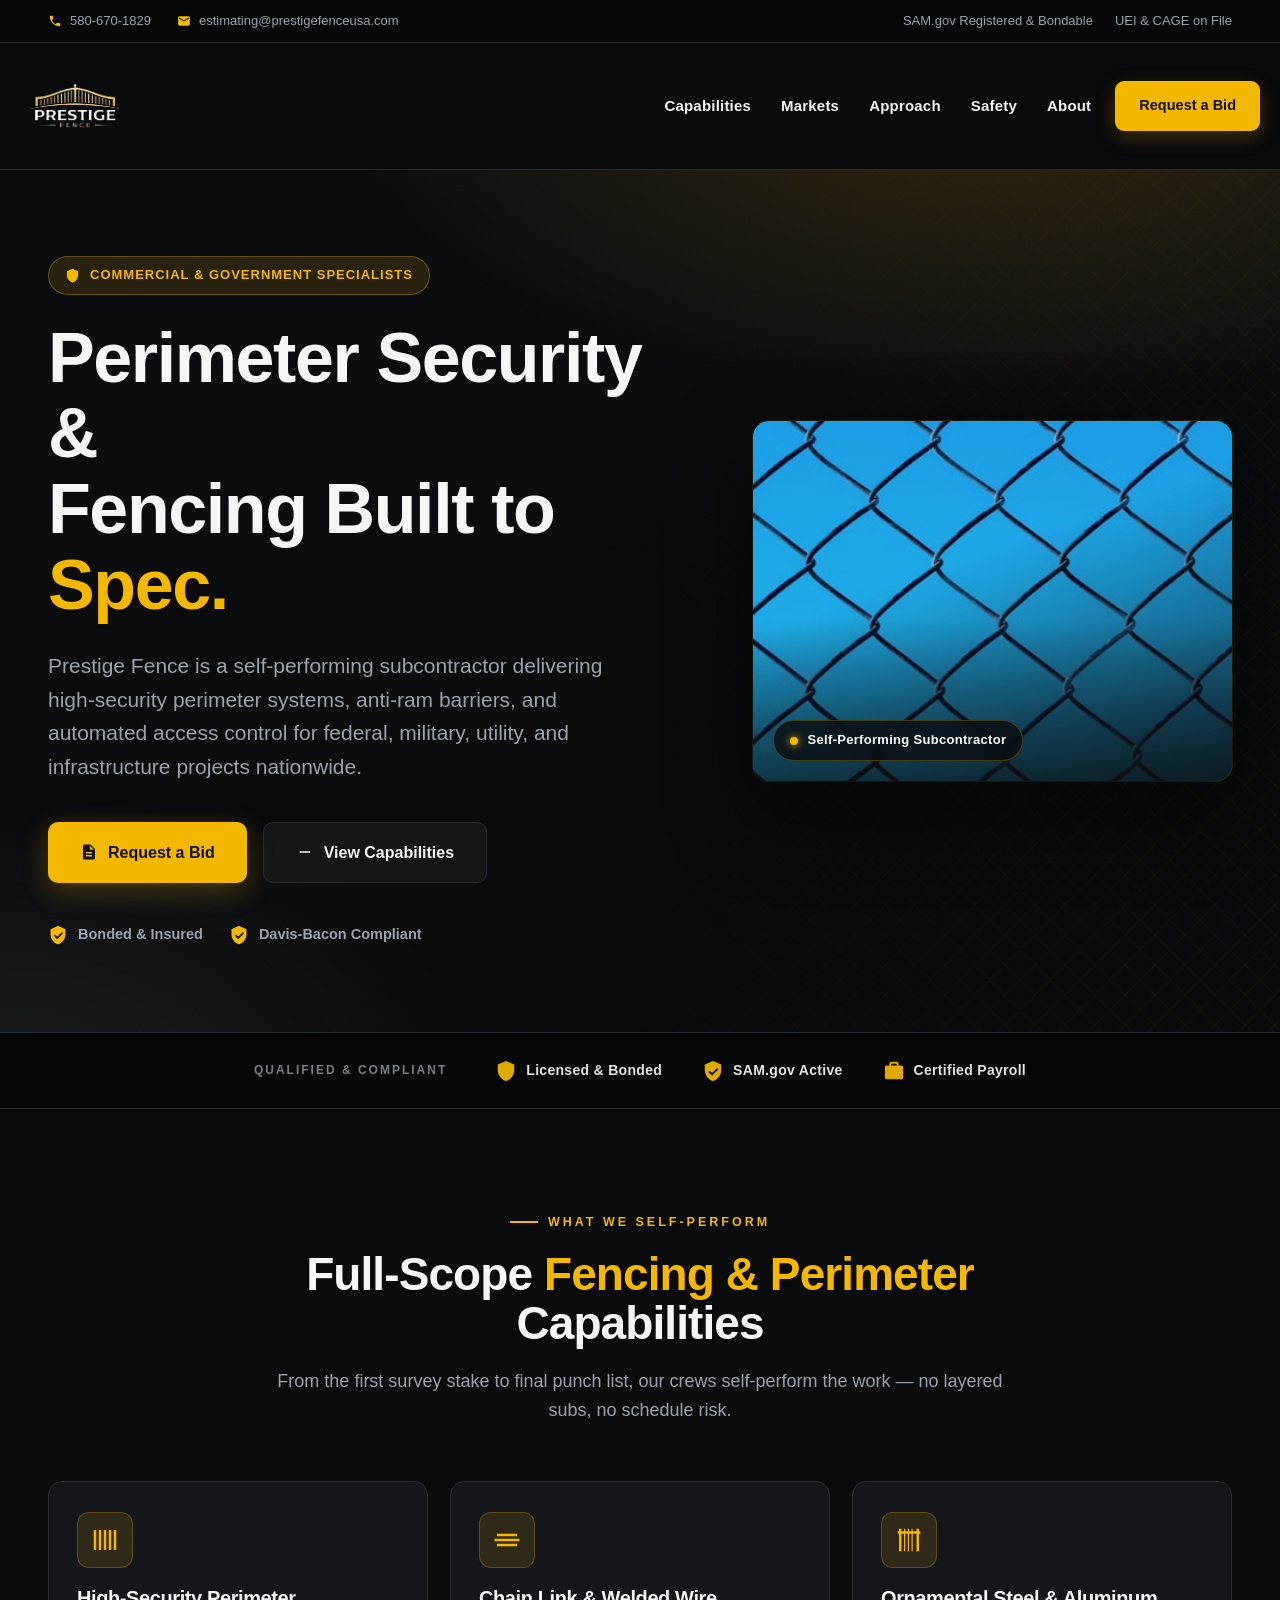
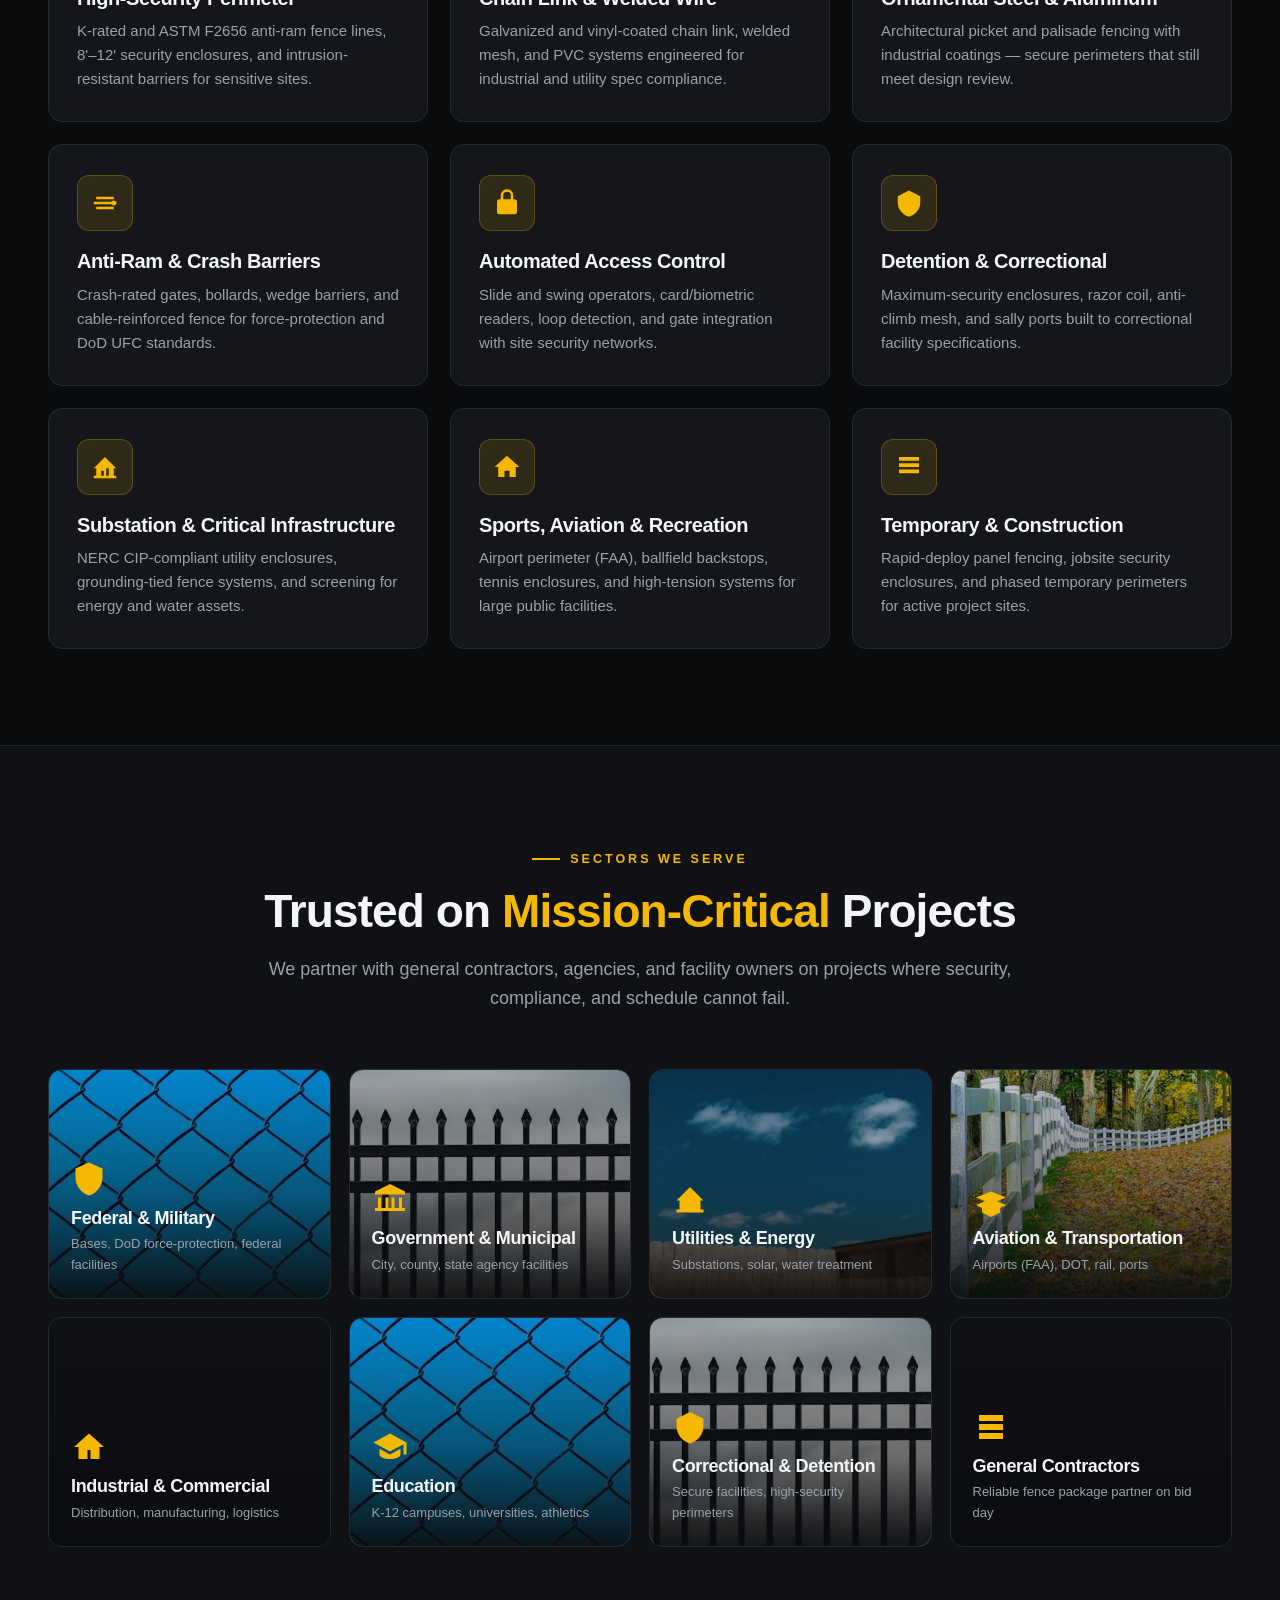
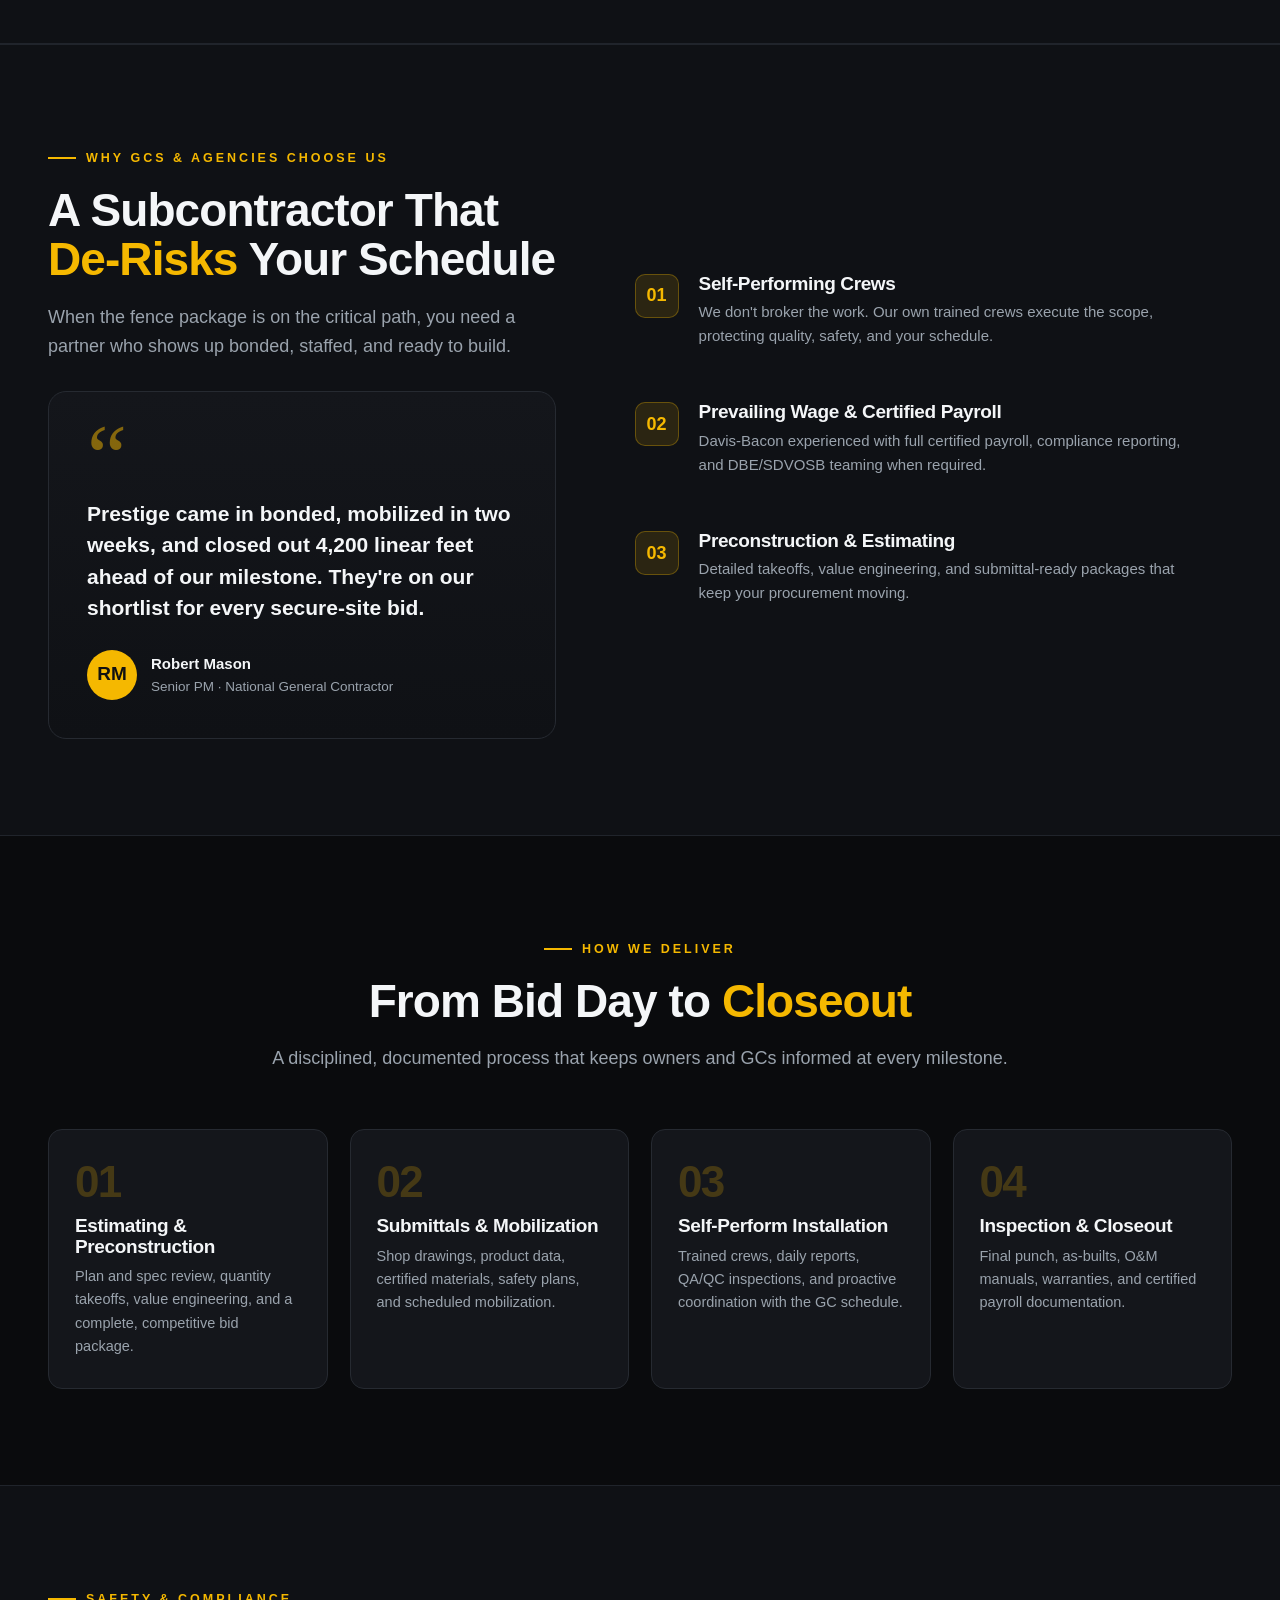
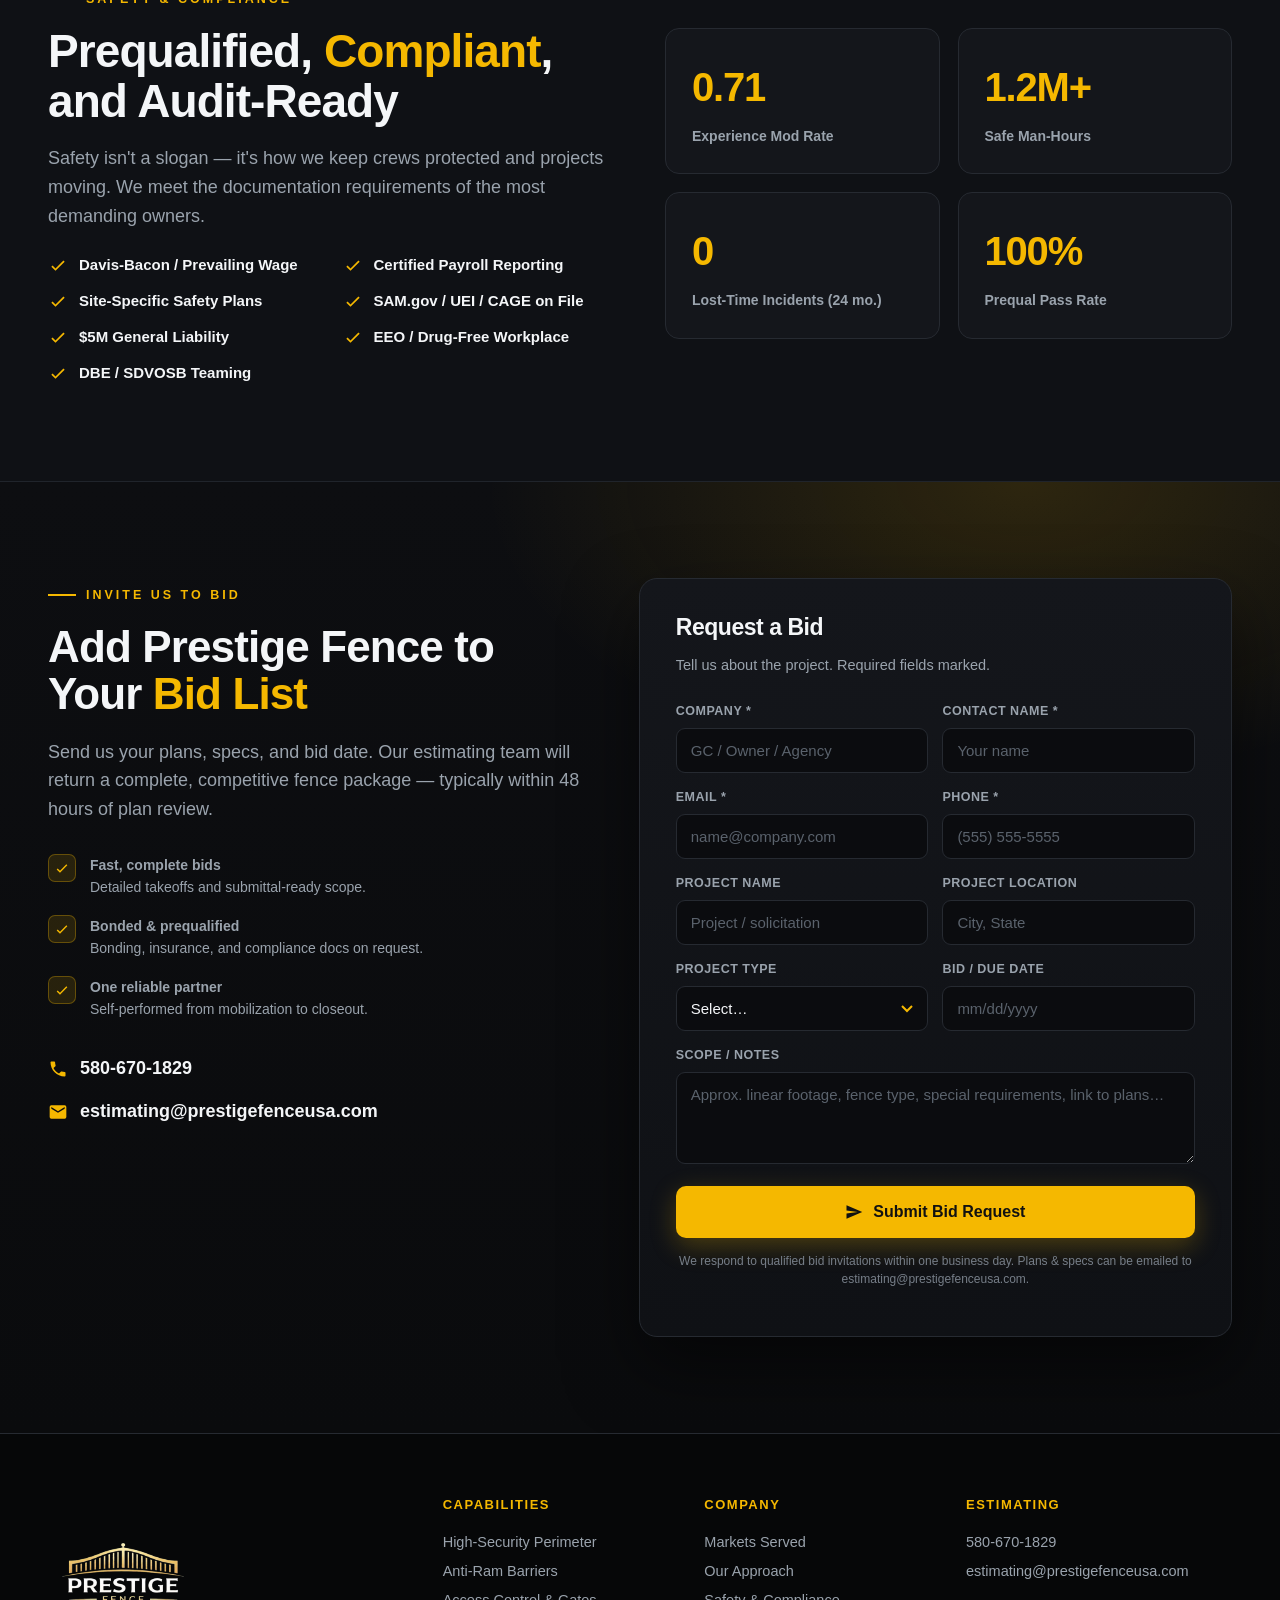
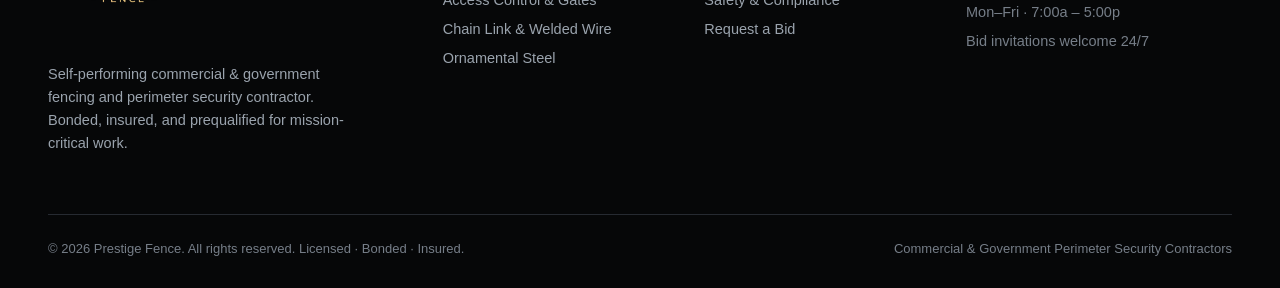
==== commit 7d52d6be: "Remove OSHA 30 references from cred strip and safety list" ====
--- a/index.html
+++ b/index.html
@@ -504,7 +504,6 @@
   <div class="wrap">
     <span class="label">Qualified &amp; Compliant</span>
     <span class="cred"><svg viewBox="0 0 24 24"><path d="M12 1L3 5v6c0 5.5 3.8 10.7 9 12 5.2-1.3 9-6.5 9-12V5l-9-4z"/></svg>Licensed &amp; Bonded</span>
-    <span class="cred"><svg viewBox="0 0 24 24"><path d="M12 2a10 10 0 100 20 10 10 0 000-20zm0 18a8 8 0 110-16 8 8 0 010 16z"/><path d="M11 7h2v6h-2zM11 15h2v2h-2z"/></svg>OSHA 30 Certified</span>
     <span class="cred"><svg viewBox="0 0 24 24"><path d="M12 1L3 5v6c0 5.5 3.8 10.7 9 12 5.2-1.3 9-6.5 9-12V5l-9-4zm-1 16l-4-4 1.4-1.4L11 14.2l5.6-5.6L18 10l-7 7z"/></svg>SAM.gov Active</span>
     <span class="cred"><svg viewBox="0 0 24 24"><path d="M20 6h-3V4a2 2 0 00-2-2H9a2 2 0 00-2 2v2H4a2 2 0 00-2 2v11a2 2 0 002 2h16a2 2 0 002-2V8a2 2 0 00-2-2zM9 4h6v2H9V4z"/></svg>Certified Payroll</span>
   </div>
@@ -721,7 +720,6 @@
         <h2 class="section-title">Prequalified, <span class="accent">Compliant</span>, and Audit-Ready</h2>
         <p class="section-desc">Safety isn't a slogan — it's how we keep crews protected and projects moving. We meet the documentation requirements of the most demanding owners.</p>
         <ul class="compliance-list">
-          <li><svg viewBox="0 0 24 24"><path d="M9 16.2l-3.5-3.5L4 14.2 9 19l11-11-1.5-1.5z"/></svg>OSHA 30 Supervision</li>
           <li><svg viewBox="0 0 24 24"><path d="M9 16.2l-3.5-3.5L4 14.2 9 19l11-11-1.5-1.5z"/></svg>Davis-Bacon / Prevailing Wage</li>
           <li><svg viewBox="0 0 24 24"><path d="M9 16.2l-3.5-3.5L4 14.2 9 19l11-11-1.5-1.5z"/></svg>Certified Payroll Reporting</li>
           <li><svg viewBox="0 0 24 24"><path d="M9 16.2l-3.5-3.5L4 14.2 9 19l11-11-1.5-1.5z"/></svg>Site-Specific Safety Plans</li>
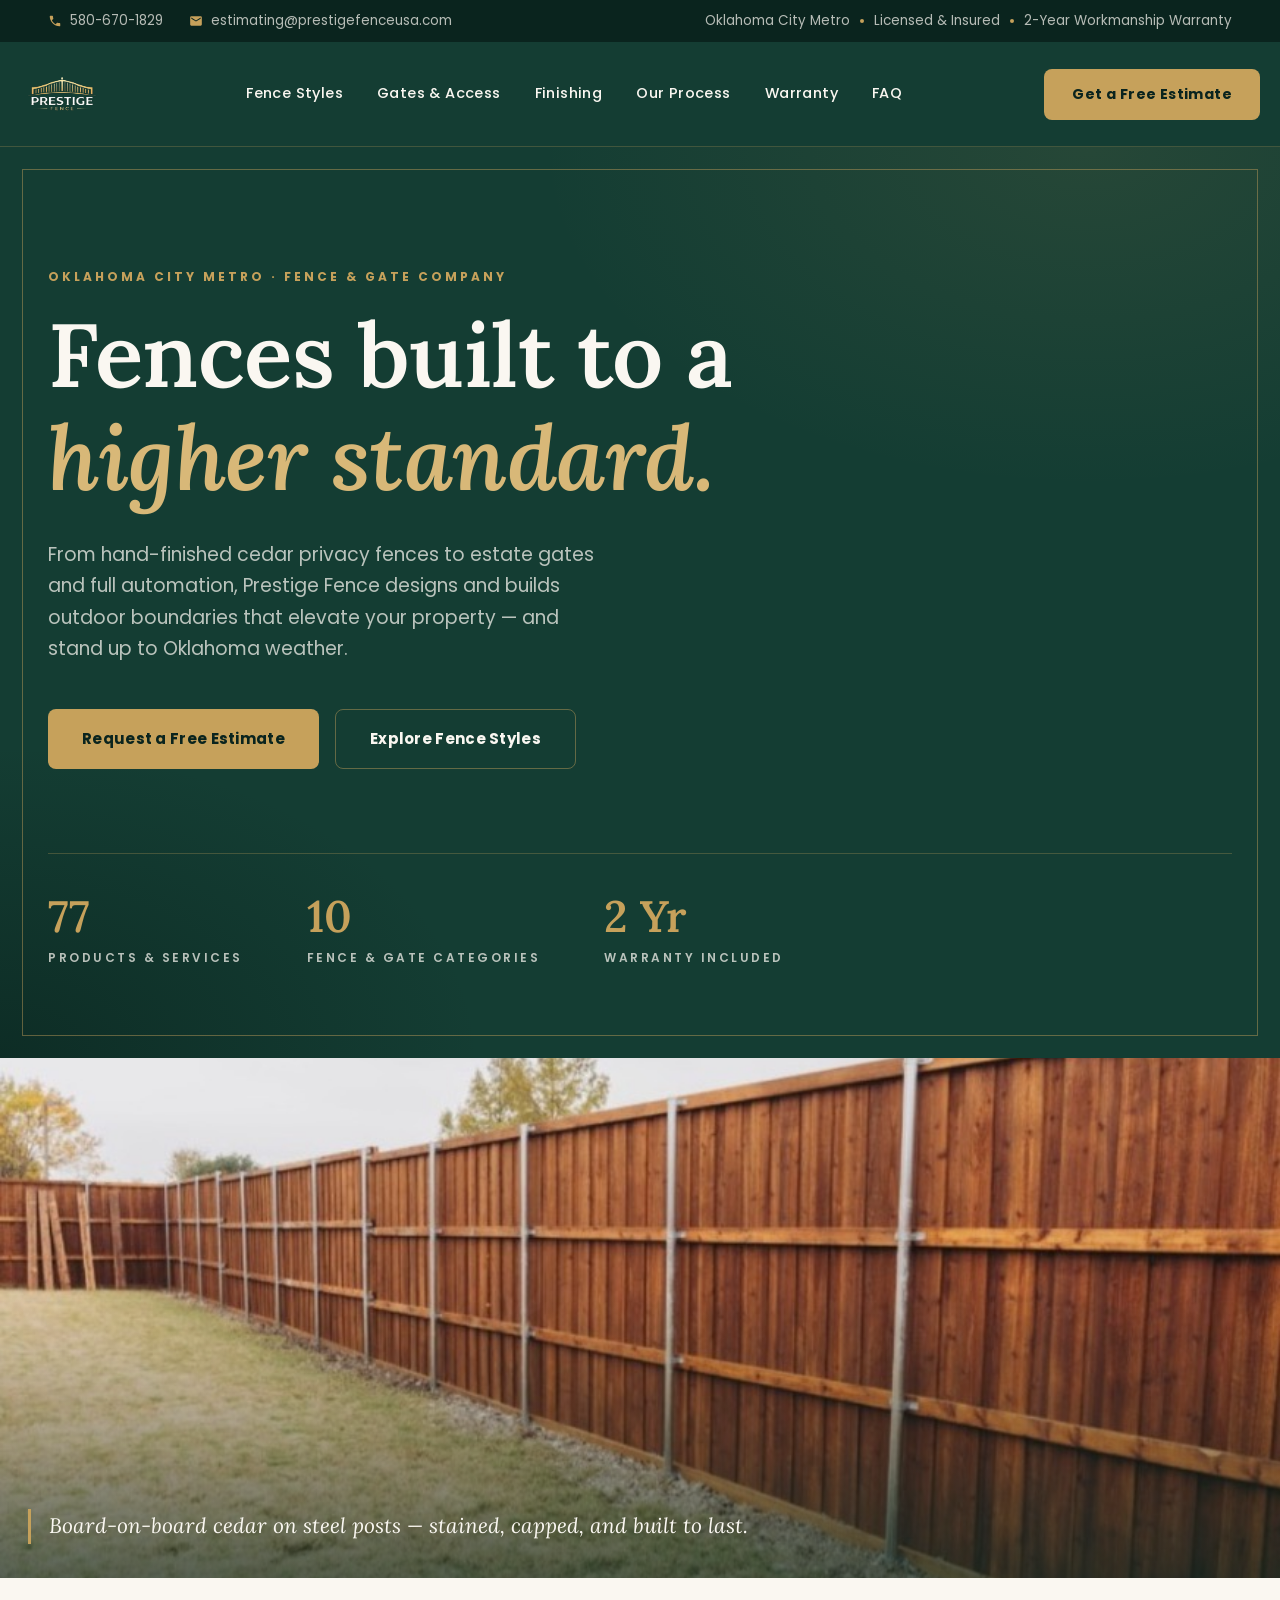
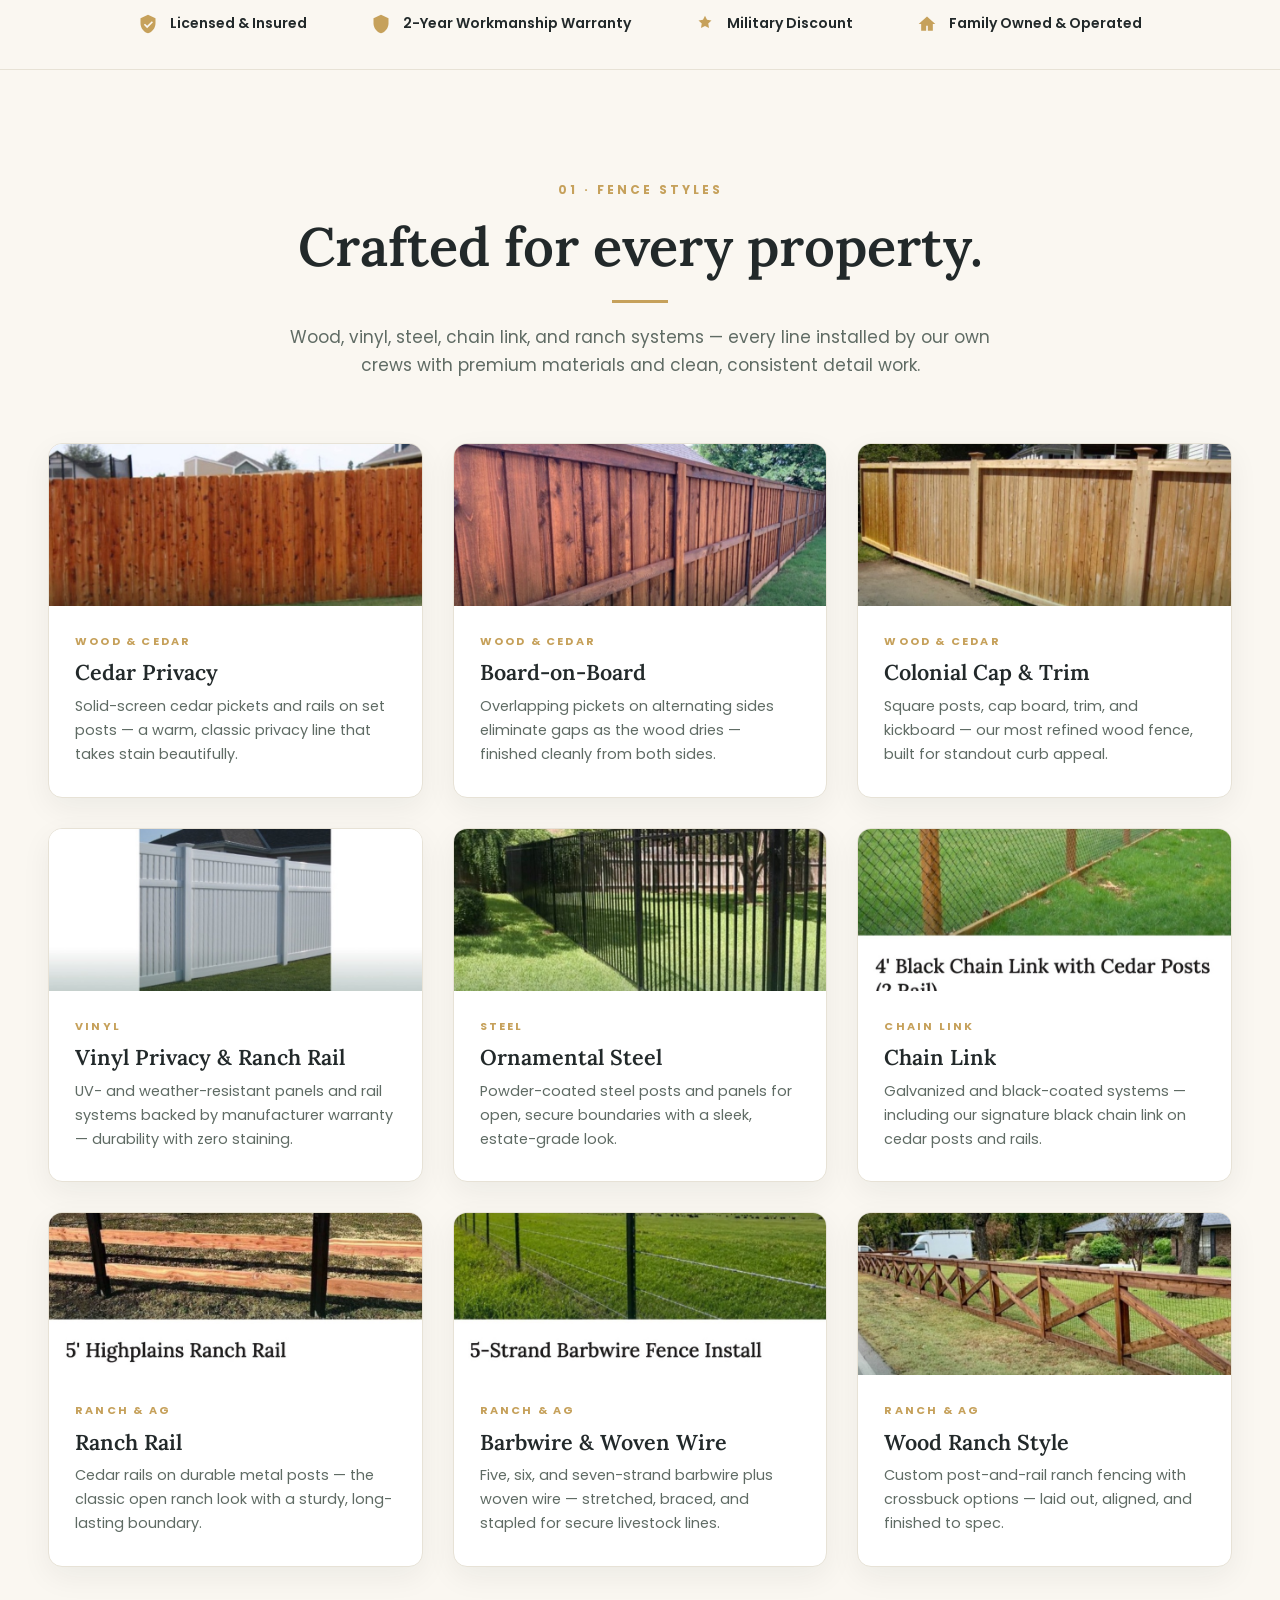
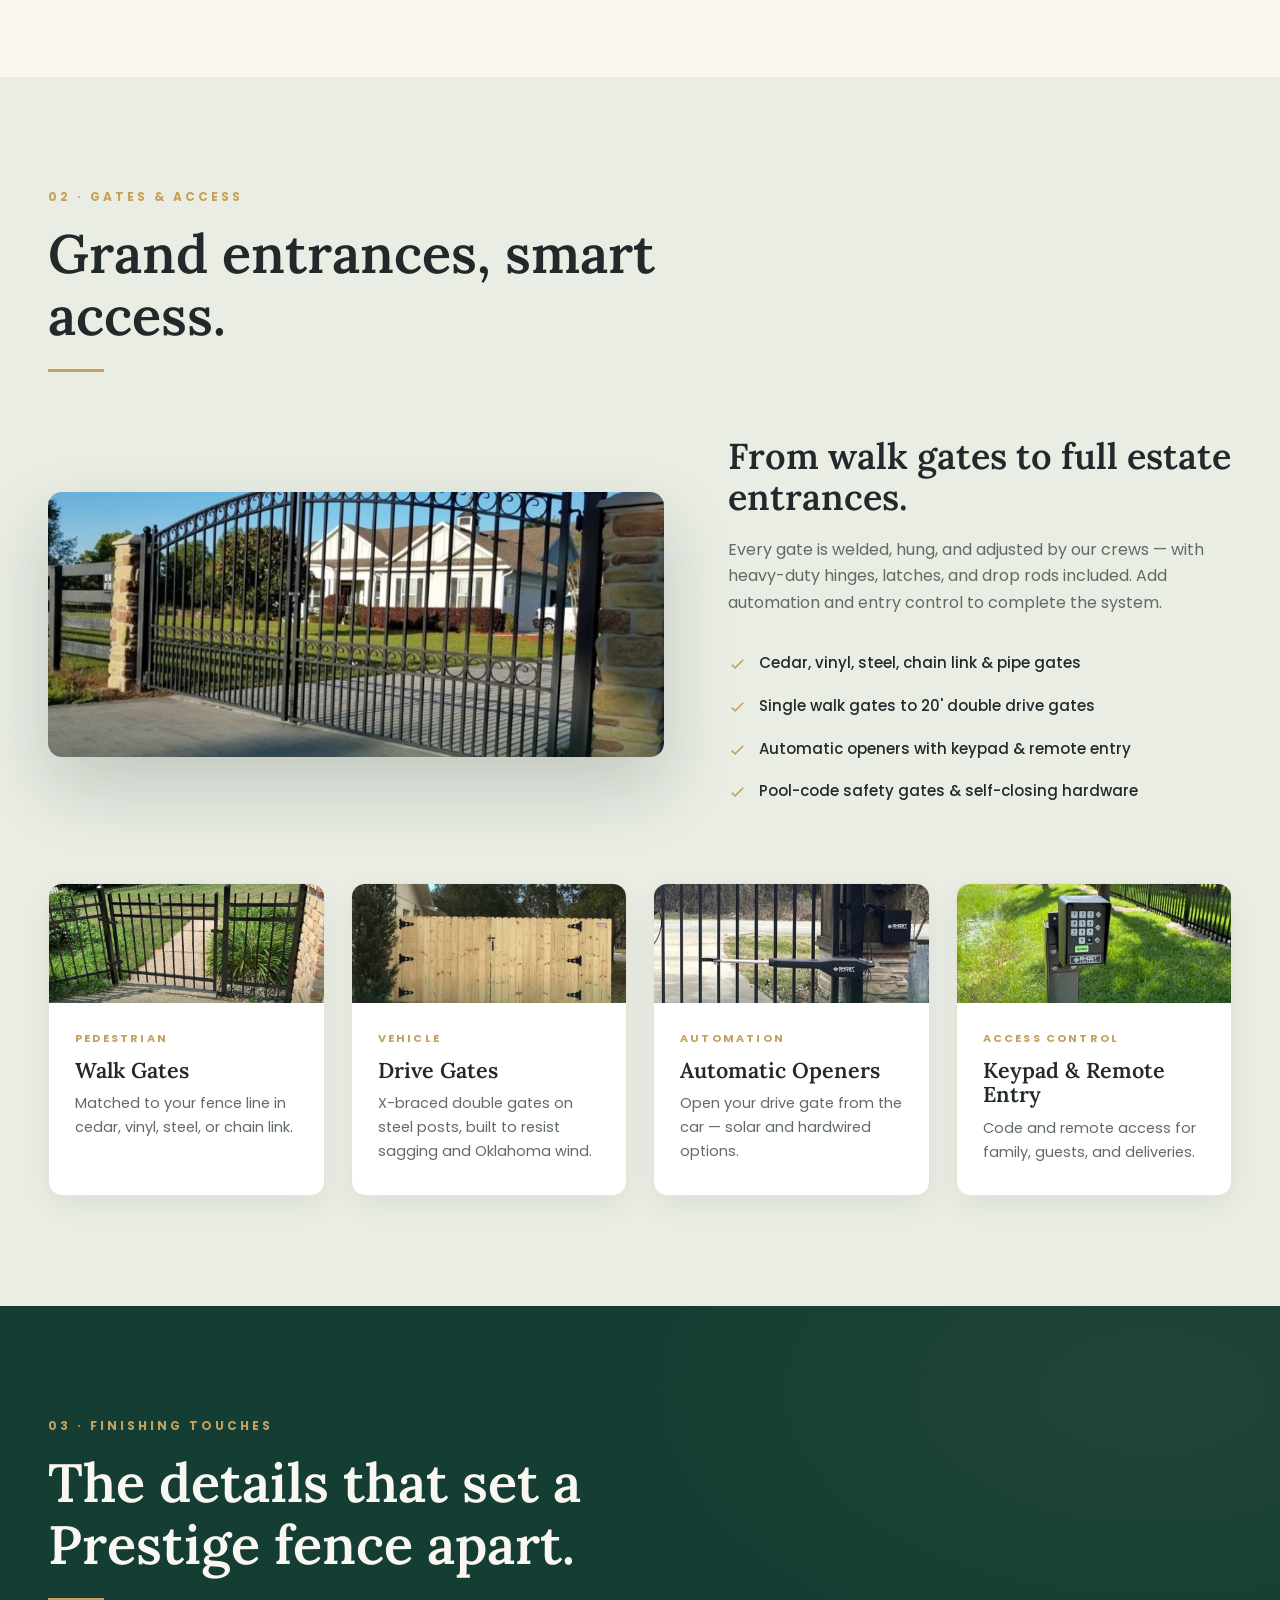
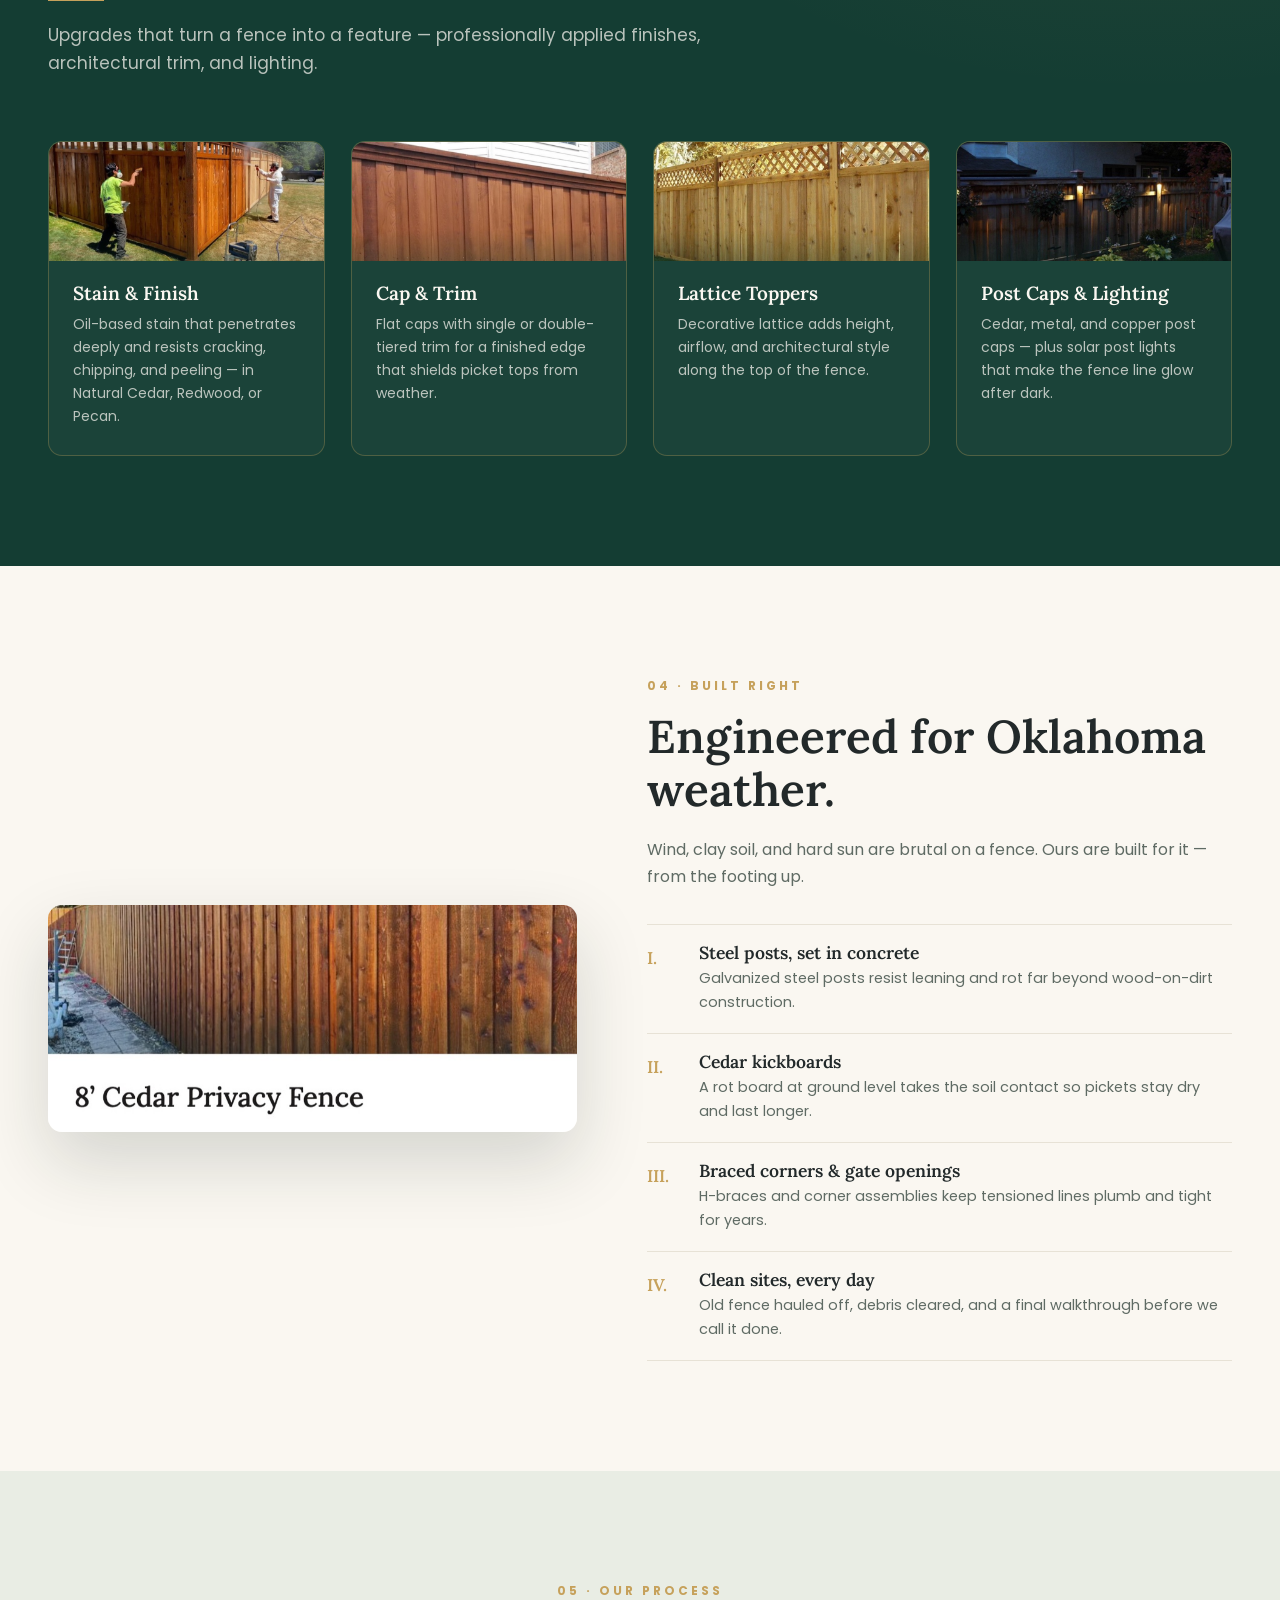
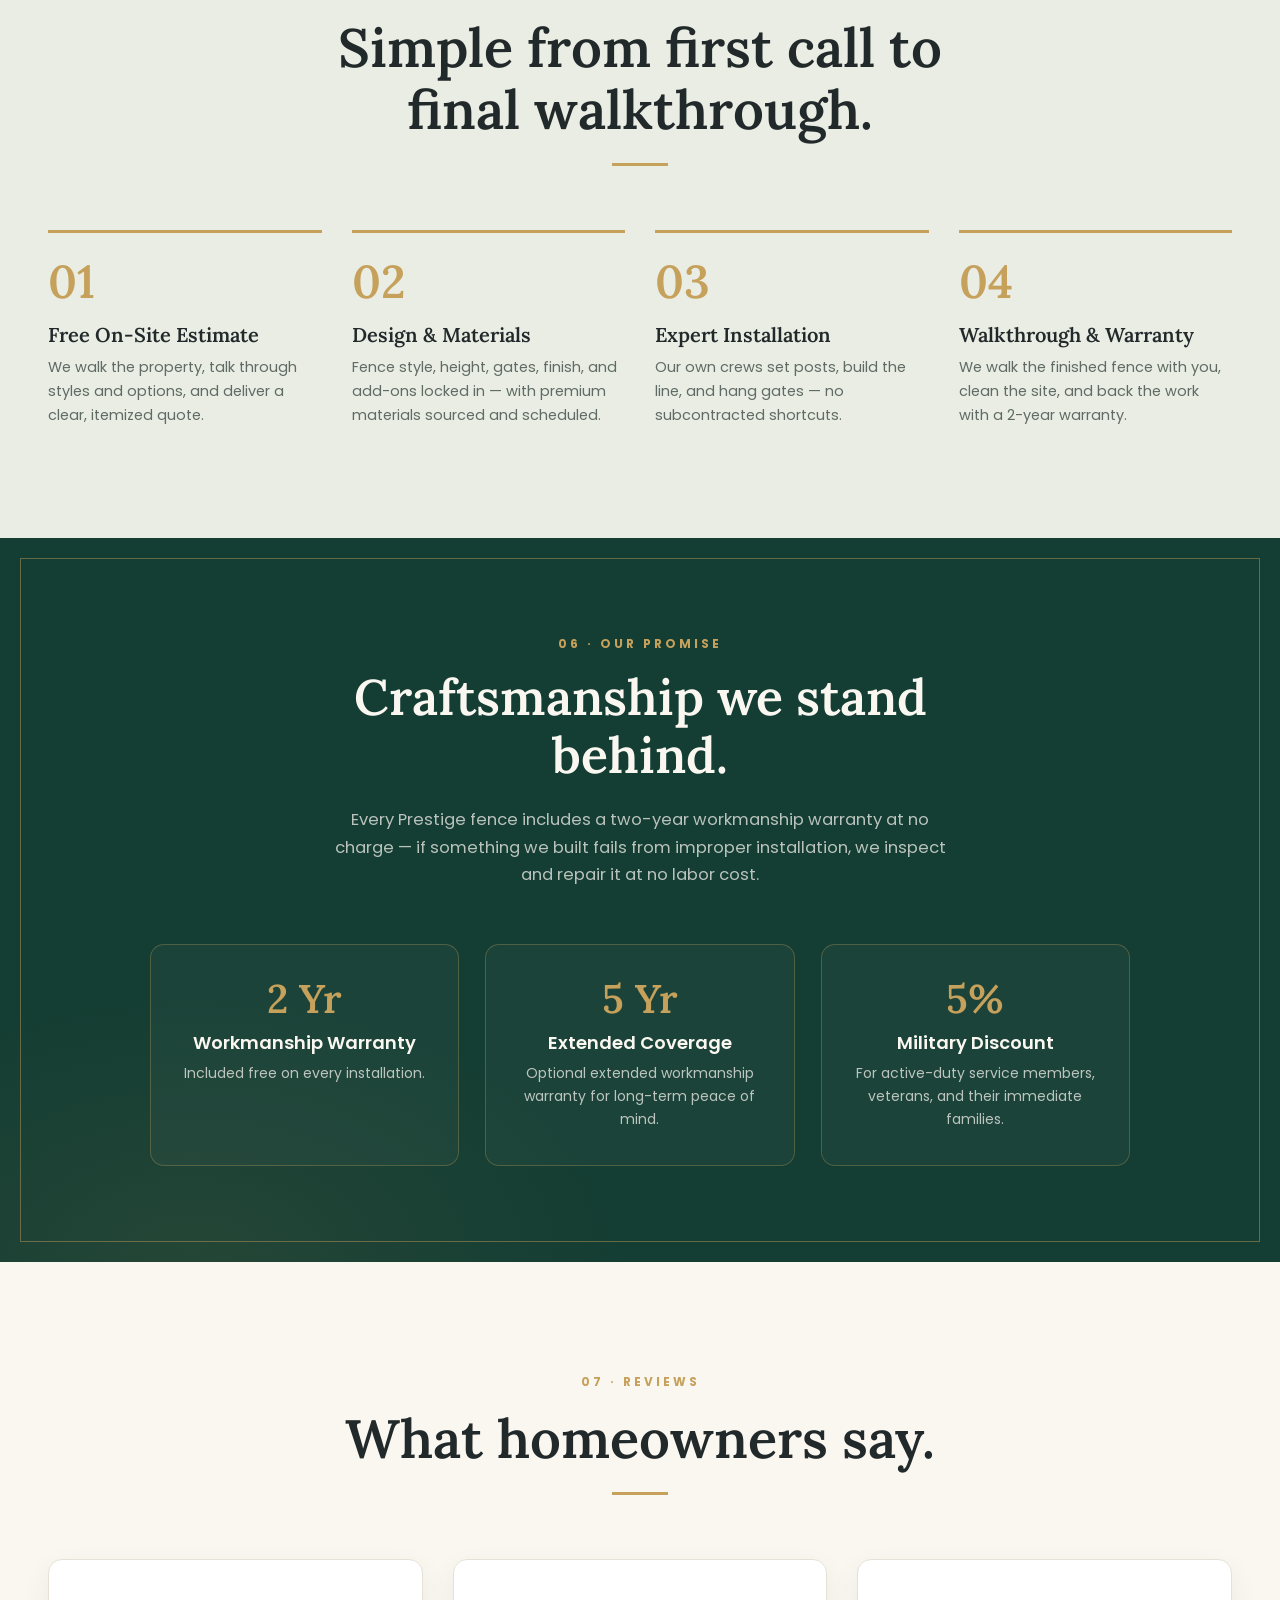
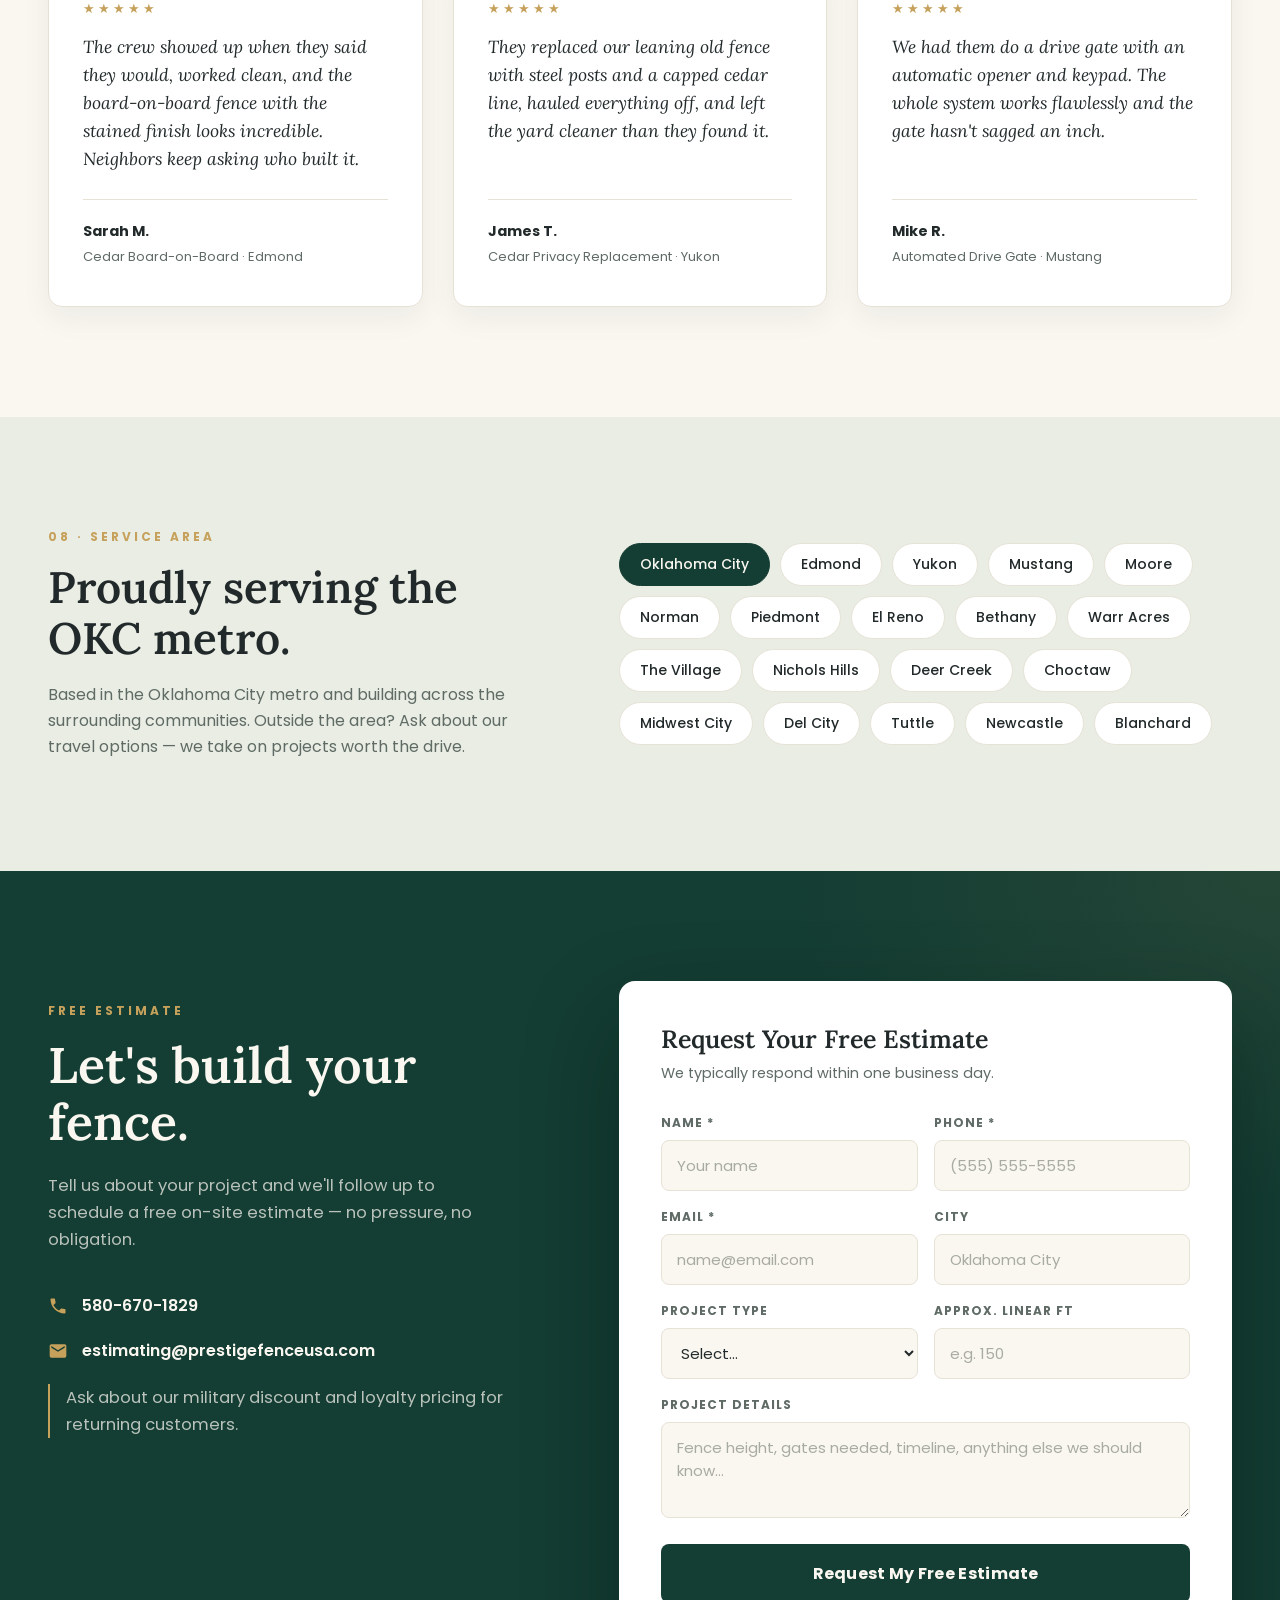
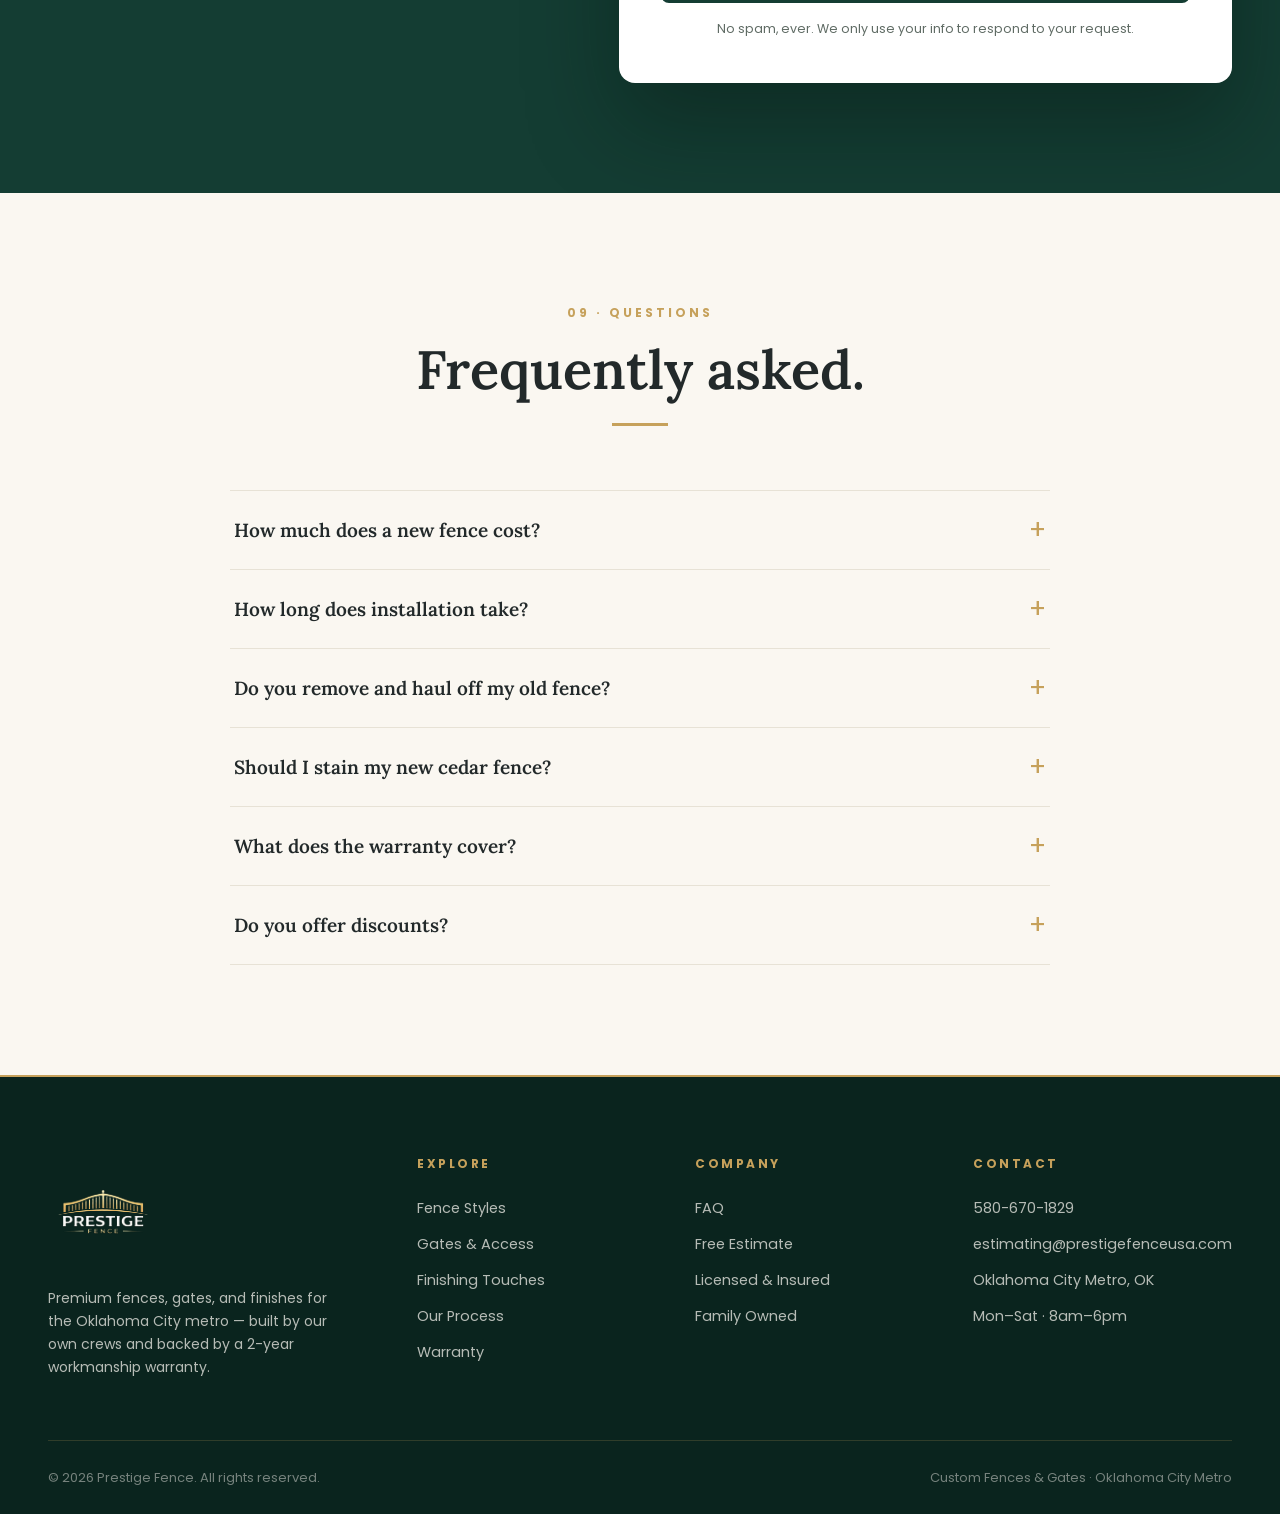
==== commit 8f7756f8: "Rebuild site in Product Catalog style — full residential/commercial company site Complete redesign m" ====
--- a/index.html
+++ b/index.html
@@ -3,408 +3,440 @@
 <head>
 <meta charset="UTF-8" />
 <meta name="viewport" content="width=device-width, initial-scale=1.0" />
-<title>Prestige Fence | Commercial &amp; Government Perimeter Security Contractors</title>
-<meta name="description" content="Prestige Fence is a self-performing commercial and government fencing subcontractor specializing in perimeter security, anti-ram barriers, automated access control, and high-security enclosures for federal, military, utility, and infrastructure projects." />
-
+<title>Prestige Fence | Custom Fences &amp; Gates — Oklahoma City Metro</title>
+<meta name="description" content="Prestige Fence builds premium cedar, vinyl, ornamental steel, chain link, and ranch fencing across the Oklahoma City metro — with custom gates, automation, staining, and a 2-year workmanship warranty included on every job." />
+<link rel="icon" type="image/svg+xml" href="images/prestige-fence-logo.svg" />
+<link rel="apple-touch-icon" href="images/prestige-fence-logo.svg" />
+<link rel="preconnect" href="https://fonts.googleapis.com" />
+<link rel="preconnect" href="https://fonts.gstatic.com" crossorigin />
+<link href="https://fonts.googleapis.com/css2?family=Lora:ital,wght@0,500;0,600;0,700;1,500;1,600&family=Poppins:wght@400;500;600;700;800&display=swap" rel="stylesheet" />
 <style>
   :root {
-    --bg: #0a0b0d;
-    --bg-2: #0f1115;
-    --panel: #14161b;
-    --panel-2: #181b21;
-    --line: #262a31;
-    --line-soft: #20242b;
-    --gold: #f5b800;
-    --gold-2: #d99e0b;
-    --gold-deep: #b8860b;
-    --gold-soft: rgba(245,184,0,0.12);
-    --steel: #6b7886;
-    --text: #f4f6f8;
-    --muted: #9aa3ad;
-    --muted-2: #767e88;
-    --white: #ffffff;
+    --pine: #143D33;
+    --pine-2: #0F312A;
+    --pine-3: #0A241E;
+    --gold: #C6A15B;
+    --gold-2: #D8B878;
+    --gold-soft: rgba(198,161,91,0.12);
+    --gold-line: rgba(198,161,91,0.45);
+    --cream: #FAF7F1;
+    --card: #FFFFFF;
+    --sage: #E9EDE4;
+    --ink: #22292A;
+    --muted: #5F6B64;
+    --cream-muted: rgba(250,247,241,0.72);
+    --price: #17694A;
+    --line: #E7E2D6;
+    --serif: "Lora", Georgia, serif;
+    --sans: "Poppins", -apple-system, sans-serif;
     --maxw: 1240px;
-    --r: 14px;
-  }
-
-  * { box-sizing: border-box; }
+  }
+  * { margin: 0; padding: 0; box-sizing: border-box; }
   html { scroll-behavior: smooth; }
-  html, body { margin: 0; padding: 0; }
   body {
-    font-family: "Inter", -apple-system, BlinkMacSystemFont, "Segoe UI", Roboto, "Helvetica Neue", Arial, sans-serif;
-    color: var(--text);
-    background: var(--bg);
-    line-height: 1.6;
+    font-family: var(--sans);
+    background: var(--cream);
+    color: var(--ink);
+    font-size: 16px;
+    line-height: 1.65;
     -webkit-font-smoothing: antialiased;
-    overflow-x: hidden;
-  }
-  ::selection { background: var(--gold); color: #111; }
-  a { color: inherit; }
+  }
+  ::selection { background: var(--gold); color: var(--pine-3); }
   img { max-width: 100%; display: block; }
-
   .wrap { max-width: var(--maxw); margin: 0 auto; padding: 0 28px; }
-
-  /* Chain-link texture overlay used in several sections */
-  .mesh-bg {
-    background-image:
-      linear-gradient(135deg, transparent 47%, rgba(245,184,0,0.05) 49%, rgba(245,184,0,0.05) 51%, transparent 53%),
-      linear-gradient(45deg, transparent 47%, rgba(245,184,0,0.05) 49%, rgba(245,184,0,0.05) 51%, transparent 53%);
-    background-size: 26px 26px;
-  }
-
+  h1, h2, h3, h4 { font-family: var(--serif); font-weight: 600; line-height: 1.15; }
+
+  /* ============ Reveal animation ============ */
+  .rv { opacity: 0; transform: translateY(26px); transition: opacity 0.7s ease, transform 0.7s ease; }
+  .rv.in { opacity: 1; transform: none; }
+  @media (prefers-reduced-motion: reduce) { .rv { opacity: 1; transform: none; transition: none; } }
+
+  /* ============ Shared section pieces ============ */
   .eyebrow {
-    display: inline-flex; align-items: center; gap: 10px;
-    color: var(--gold);
-    font-weight: 700;
-    letter-spacing: 3px;
-    text-transform: uppercase;
-    font-size: 12.5px;
-    margin: 0 0 18px;
-  }
-  .eyebrow::before {
-    content: ""; width: 28px; height: 2px; background: var(--gold); display: inline-block;
-  }
-  .eyebrow.center { justify-content: center; }
-
-  h1, h2, h3, h4 { font-weight: 800; letter-spacing: -0.02em; line-height: 1.08; margin: 0; }
-  .accent { color: var(--gold); }
+    font-family: var(--sans); color: var(--gold); font-weight: 700;
+    font-size: 12px; letter-spacing: 3px; text-transform: uppercase;
+    display: block; margin-bottom: 16px;
+  }
+  .rule { width: 56px; height: 3px; background: var(--gold); border: none; margin: 26px 0 0; }
+  .rule.center { margin-left: auto; margin-right: auto; }
+  .sec { padding: 110px 0; }
+  .sec-head { max-width: 720px; margin-bottom: 64px; }
+  .sec-head.center { margin-left: auto; margin-right: auto; text-align: center; }
+  .sec-head h2 { font-size: clamp(34px, 4.6vw, 54px); }
+  .sec-head p { color: var(--muted); margin-top: 20px; font-size: 17px; }
+  .sec-head .rule { margin-top: 22px; }
+  .sec-head.center .rule { margin-left: auto; margin-right: auto; }
 
   /* ============ Top bar ============ */
-  .topbar {
-    background: #060708;
-    border-bottom: 1px solid var(--line-soft);
-    font-size: 13px;
-    color: var(--muted);
-  }
-  .topbar .wrap { display: flex; align-items: center; justify-content: space-between; height: 42px; gap: 20px; }
-  .topbar .tb-left { display: flex; gap: 26px; }
-  .topbar .tb-left span { display: inline-flex; align-items: center; gap: 8px; white-space: nowrap; }
+  .topbar { background: var(--pine-3); padding: 10px 0; font-size: 13.5px; }
+  .topbar .wrap { display: flex; justify-content: space-between; align-items: center; gap: 18px; }
+  .topbar a { color: var(--cream-muted); text-decoration: none; display: inline-flex; align-items: center; gap: 8px; }
+  .topbar a:hover { color: var(--gold-2); }
   .topbar svg { width: 14px; height: 14px; fill: var(--gold); flex-shrink: 0; }
-  .topbar a { color: var(--muted); text-decoration: none; }
-  .topbar a:hover { color: var(--gold); }
-  .tb-right { display: flex; gap: 22px; }
-  @media (max-width: 880px) { .topbar { display: none; } }
+  .tb-left { display: flex; gap: 26px; align-items: center; }
+  .tb-right { color: var(--cream-muted); display: flex; gap: 10px; align-items: center; }
+  .tb-right .dot { width: 4px; height: 4px; border-radius: 50%; background: var(--gold); }
+  @media (max-width: 780px) { .tb-right { display: none; } .tb-left { justify-content: space-between; width: 100%; } }
 
   /* ============ Header ============ */
-  header.site-header {
-    position: sticky; top: 0; z-index: 200;
-    background: rgba(10,11,13,0.86);
-    backdrop-filter: blur(12px); -webkit-backdrop-filter: blur(12px);
-    border-bottom: 1px solid var(--line);
-  }
-  .nav { display: flex; align-items: center; justify-content: space-between; min-height: 100px; gap: 24px; padding: 8px 0; }
-  .brand { display: flex; align-items: center; gap: 14px; text-decoration: none; flex-shrink: 0; }
-  .brand-logo { height: 110px; width: auto; display: block; }
-  .foot-brand .brand-logo { height: 150px; margin-bottom: 10px; }
-  .main-nav { display: flex; align-items: center; gap: 30px; margin-left: auto; }
-  .main-nav a {
-    color: var(--text); text-decoration: none; font-weight: 600; font-size: 15px;
-    letter-spacing: 0.2px; transition: color 0.15s; white-space: nowrap;
-  }
-  .main-nav a:hover { color: var(--gold); }
+  header.site {
+    position: sticky; top: 0; z-index: 300;
+    background: var(--pine);
+    border-bottom: 1px solid rgba(198,161,91,0.25);
+    transition: box-shadow 0.25s;
+  }
+  header.site.scrolled { box-shadow: 0 12px 40px rgba(10,36,30,0.35); }
+  .nav { display: flex; align-items: center; justify-content: space-between; min-height: 92px; gap: 28px; padding: 10px 0; }
+  .brand { display: flex; align-items: center; text-decoration: none; flex-shrink: 0; }
+  .brand img { height: 84px; width: auto; }
+  .mainnav { display: flex; align-items: center; gap: 34px; }
+  .mainnav a {
+    color: var(--cream); text-decoration: none; font-weight: 500; font-size: 14.5px;
+    letter-spacing: 0.4px; transition: color 0.15s; white-space: nowrap;
+  }
+  .mainnav a:hover { color: var(--gold-2); }
   .nav-cta {
-    background: var(--gold); color: #111; text-decoration: none;
-    padding: 13px 24px; border-radius: 9px; font-weight: 800; font-size: 14.5px;
-    white-space: nowrap; transition: transform 0.12s, box-shadow 0.15s;
-    box-shadow: 0 6px 20px rgba(245,184,0,0.22);
-  }
-  .nav-cta:hover { transform: translateY(-1px); box-shadow: 0 10px 28px rgba(245,184,0,0.34); }
-  .menu-btn { display: none; background: none; border: none; cursor: pointer; flex-direction: column; gap: 5px; padding: 8px; }
-  .menu-btn span { width: 28px; height: 3px; background: var(--gold); border-radius: 2px; display: block; }
-  @media (max-width: 1040px) { .main-nav, .nav-cta { display: none; } .menu-btn { display: flex; } }
+    background: var(--gold); color: var(--pine-3); text-decoration: none;
+    padding: 14px 28px; border-radius: 8px; font-weight: 700; font-size: 14px;
+    letter-spacing: 0.4px; white-space: nowrap;
+    transition: background 0.15s, transform 0.12s, box-shadow 0.2s;
+  }
+  .nav-cta:hover { background: var(--gold-2); transform: translateY(-1px); box-shadow: 0 12px 30px rgba(198,161,91,0.35); }
+  .burger { display: none; background: none; border: none; cursor: pointer; padding: 8px; }
+  .burger span { display: block; width: 26px; height: 3px; background: var(--gold); margin: 5px 0; border-radius: 2px; }
+  @media (max-width: 1080px) {
+    .mainnav, .nav-cta { display: none; }
+    .burger { display: block; }
+    .brand img { height: 68px; }
+    .nav { min-height: 76px; }
+  }
 
   /* Mobile menu */
-  .mobile-menu {
-    position: fixed; inset: 0; z-index: 300; background: rgba(8,9,11,0.98);
-    display: flex; flex-direction: column; align-items: center; justify-content: center; gap: 4px;
+  .mmenu {
+    position: fixed; inset: 0; z-index: 400; background: var(--pine-3);
+    display: flex; flex-direction: column; align-items: center; justify-content: center; gap: 8px;
     opacity: 0; pointer-events: none; transition: opacity 0.25s;
   }
-  .mobile-menu.open { opacity: 1; pointer-events: auto; }
-  .mobile-menu a { color: var(--text); text-decoration: none; font-size: 22px; font-weight: 700; padding: 12px; }
-  .mobile-menu a:active { color: var(--gold); }
-  .mobile-menu .mm-cta { margin-top: 20px; background: var(--gold); color: #111; padding: 14px 34px; border-radius: 10px; font-weight: 800; }
-  .menu-close { position: absolute; top: 22px; right: 26px; background: none; border: none; color: var(--gold); font-size: 42px; cursor: pointer; line-height: 1; }
-
-  /* ============ Hero ============ */
-  .hero { position: relative; overflow: hidden; border-bottom: 1px solid var(--line); }
-  .hero-bg {
-    position: absolute; inset: 0; z-index: 0;
+  .mmenu.open { opacity: 1; pointer-events: auto; }
+  .mmenu a {
+    color: var(--cream); text-decoration: none; font-family: var(--serif);
+    font-size: 30px; padding: 10px; transition: color 0.15s;
+  }
+  .mmenu a:hover { color: var(--gold-2); }
+  .mmenu .mm-cta {
+    font-family: var(--sans); font-size: 16px; font-weight: 700; color: var(--pine-3);
+    background: var(--gold); border-radius: 8px; padding: 16px 38px; margin-top: 22px;
+  }
+  .mmenu .close {
+    position: absolute; top: 26px; right: 26px; background: none; border: none;
+    color: var(--gold); font-size: 38px; cursor: pointer; line-height: 1;
+  }
+
+  /* ============ Hero (catalog cover style) ============ */
+  .hero { background: var(--pine); position: relative; overflow: hidden; }
+  .hero::before {
+    content: ""; position: absolute; inset: 0;
     background:
-      radial-gradient(1100px 540px at 78% -10%, rgba(245,184,0,0.16), transparent 60%),
-      radial-gradient(900px 600px at 0% 110%, rgba(107,120,134,0.16), transparent 55%),
-      linear-gradient(180deg, #0c0d10, #0a0b0d 60%);
-  }
-  .hero-bg::after {
-    content: ""; position: absolute; inset: 0; opacity: 0.5;
-    background-image:
-      linear-gradient(135deg, transparent 47%, rgba(245,184,0,0.06) 49%, rgba(245,184,0,0.06) 51%, transparent 53%),
-      linear-gradient(45deg, transparent 47%, rgba(245,184,0,0.06) 49%, rgba(245,184,0,0.06) 51%, transparent 53%);
-    background-size: 30px 30px;
-    -webkit-mask-image: linear-gradient(105deg, transparent 38%, #000 100%);
-    mask-image: linear-gradient(105deg, transparent 38%, #000 100%);
-  }
-  .hero .wrap { position: relative; z-index: 1; padding-top: 86px; padding-bottom: 86px; }
-  .hero-grid { display: grid; grid-template-columns: 1.15fr 0.85fr; gap: 56px; align-items: center; }
-  .hero-badge {
-    display: inline-flex; align-items: center; gap: 10px;
-    background: var(--gold-soft); border: 1px solid rgba(245,184,0,0.3);
-    color: var(--gold); font-weight: 700; font-size: 13px; letter-spacing: 1px;
-    padding: 8px 16px; border-radius: 100px; text-transform: uppercase; margin-bottom: 26px;
-  }
-  .hero-badge svg { width: 15px; height: 15px; fill: var(--gold); }
-  .hero h1 { font-size: clamp(38px, 5.6vw, 70px); }
-  .hero h1 span.line { display: block; }
-  .hero-sub { font-size: clamp(17px, 2vw, 21px); color: var(--muted); max-width: 580px; margin: 26px 0 0; }
-  .hero-actions { display: flex; flex-wrap: wrap; gap: 16px; margin-top: 38px; }
+      radial-gradient(1000px 620px at 85% 0%, rgba(198,161,91,0.10), transparent 55%),
+      radial-gradient(800px 520px at 0% 100%, rgba(10,36,30,0.65), transparent 60%);
+  }
+  .hero-frame {
+    position: absolute; inset: 22px; border: 1px solid var(--gold-line);
+    pointer-events: none;
+  }
+  .hero .wrap { position: relative; z-index: 1; padding-top: 120px; padding-bottom: 90px; }
+  .hero h1 {
+    color: var(--cream); font-size: clamp(46px, 7vw, 92px); font-weight: 600;
+    max-width: 15ch; letter-spacing: -0.5px;
+  }
+  .hero h1 em { font-style: italic; color: var(--gold-2); }
+  .hero-sub {
+    color: var(--cream-muted); font-size: clamp(16px, 1.9vw, 19px);
+    max-width: 560px; margin-top: 30px;
+  }
+  .hero-ctas { display: flex; gap: 16px; margin-top: 44px; flex-wrap: wrap; }
   .btn {
-    display: inline-flex; align-items: center; gap: 10px;
-    padding: 17px 32px; border-radius: 10px; font-weight: 800; font-size: 16px;
-    text-decoration: none; border: none; cursor: pointer; font-family: inherit;
-    transition: transform 0.12s, box-shadow 0.15s, background 0.15s, border-color 0.15s;
-  }
-  .btn svg { width: 18px; height: 18px; }
-  .btn-gold { background: var(--gold); color: #111; box-shadow: 0 8px 26px rgba(245,184,0,0.26); }
-  .btn-gold:hover { transform: translateY(-2px); box-shadow: 0 14px 36px rgba(245,184,0,0.38); }
-  .btn-gold svg { fill: #111; }
-  .btn-ghost { background: rgba(255,255,255,0.04); color: var(--text); border: 1px solid var(--line); }
-  .btn-ghost:hover { border-color: var(--gold); color: var(--gold); }
-  .btn-ghost svg { fill: currentColor; }
-
-  .hero-meta { display: flex; gap: 26px; margin-top: 40px; flex-wrap: wrap; }
-  .hero-meta .hm { display: flex; align-items: center; gap: 10px; color: var(--muted); font-size: 14.5px; font-weight: 600; }
-  .hero-meta svg { width: 20px; height: 20px; fill: var(--gold); }
-
-  /* Hero right visual */
-  .hero-visual { display: flex; align-items: center; }
-  .hero-img-wrap {
-    position: relative; width: 100%; border-radius: 16px; overflow: hidden;
-    aspect-ratio: 4/3;
-    box-shadow: 0 32px 80px rgba(0,0,0,0.55), 0 0 0 1px rgba(245,184,0,0.12);
-  }
-  .hero-img { width: 100%; height: 100%; object-fit: cover; display: block; filter: saturate(0.8); }
-  .hero-img-overlay {
-    position: absolute; inset: 0;
-    background: linear-gradient(160deg, transparent 40%, rgba(10,11,13,0.75) 100%),
-                linear-gradient(to top, rgba(10,11,13,0.6) 0%, transparent 45%);
-  }
-  .hero-img-badge {
-    position: absolute; bottom: 20px; left: 20px;
-    display: flex; align-items: center; gap: 10px;
-    background: rgba(10,11,13,0.78); backdrop-filter: blur(10px);
-    border: 1px solid rgba(245,184,0,0.25); border-radius: 100px;
-    padding: 9px 16px; color: #fff; font-size: 13px; font-weight: 700; letter-spacing: 0.3px;
-  }
-  .hib-dot { width: 8px; height: 8px; border-radius: 50%; background: var(--gold); box-shadow: 0 0 8px var(--gold); flex-shrink: 0; }
-
-  /* Hero side stat card */
-  .hero-card {
-    background: linear-gradient(180deg, var(--panel), var(--bg-2));
-    border: 1px solid var(--line); border-radius: 18px; padding: 30px;
-    box-shadow: 0 30px 70px rgba(0,0,0,0.5);
-  }
-  .hero-card .hc-head { display: flex; align-items: center; gap: 12px; padding-bottom: 20px; border-bottom: 1px solid var(--line); margin-bottom: 22px; }
-  .hero-card .hc-head .dot { width: 10px; height: 10px; border-radius: 50%; background: var(--gold); box-shadow: 0 0 12px var(--gold); }
-  .hero-card .hc-head h3 { font-size: 15px; letter-spacing: 1px; text-transform: uppercase; color: var(--muted); font-weight: 700; }
-  .hc-stats { display: grid; grid-template-columns: 1fr 1fr; gap: 24px 20px; }
-  .hc-stat .v { font-size: 34px; font-weight: 900; color: var(--white); letter-spacing: -0.03em; }
-  .hc-stat .v .accent { color: var(--gold); }
-  .hc-stat .l { font-size: 13px; color: var(--muted); margin-top: 4px; line-height: 1.4; }
-
-  @media (max-width: 920px) {
-    .hero-grid { grid-template-columns: 1fr; gap: 40px; }
-    .hero-card { order: 2; }
-    .hero-visual { display: none; }
-  }
-
-  /* ============ Logo / credential strip ============ */
-  .cred-strip { background: #060708; border-bottom: 1px solid var(--line); }
-  .cred-strip .wrap { display: flex; align-items: center; gap: 18px 40px; flex-wrap: wrap; justify-content: center; padding: 26px 28px; }
-  .cred-strip .label { color: var(--muted-2); font-size: 12px; letter-spacing: 2px; text-transform: uppercase; font-weight: 700; margin-right: 8px; }
-  .cred {
-    display: inline-flex; align-items: center; gap: 9px; color: var(--text);
-    font-weight: 700; font-size: 14px; letter-spacing: 0.3px; opacity: 0.92;
-  }
-  .cred svg { width: 22px; height: 22px; fill: var(--gold); flex-shrink: 0; }
-
-  /* ============ Section base ============ */
-  section.block { padding: 96px 0; position: relative; }
-  section.block.alt { background: var(--bg-2); border-top: 1px solid var(--line-soft); border-bottom: 1px solid var(--line-soft); }
-  .section-head { max-width: 760px; margin: 0 auto 56px; text-align: center; }
-  .section-head.left { margin-left: 0; text-align: left; }
-  .section-title { font-size: clamp(30px, 4vw, 46px); }
-  .section-desc { color: var(--muted); font-size: 18px; margin-top: 18px; }
-
-  /* ============ Capabilities ============ */
-  .cap-grid { display: grid; grid-template-columns: repeat(3, 1fr); gap: 22px; }
-  .cap {
-    background: var(--panel); border: 1px solid var(--line); border-radius: var(--r);
-    padding: 30px 28px; transition: transform 0.18s, border-color 0.18s, background 0.18s;
-    position: relative; overflow: hidden;
-  }
-  .cap::before { content: ""; position: absolute; left: 0; top: 0; height: 3px; width: 0; background: var(--gold); transition: width 0.3s; }
-  .cap:hover { transform: translateY(-4px); border-color: rgba(245,184,0,0.45); background: var(--panel-2); }
-  .cap:hover::before { width: 100%; }
-  .cap-ico {
-    width: 56px; height: 56px; border-radius: 12px; display: flex; align-items: center; justify-content: center;
-    background: var(--gold-soft); border: 1px solid rgba(245,184,0,0.25); margin-bottom: 20px;
-  }
-  .cap-ico svg { width: 30px; height: 30px; fill: var(--gold); }
-  .cap h3 { font-size: 20px; margin-bottom: 10px; }
-  .cap p { color: var(--muted); font-size: 15px; margin: 0; }
-  @media (max-width: 920px) { .cap-grid { grid-template-columns: 1fr 1fr; } }
-  @media (max-width: 620px) { .cap-grid { grid-template-columns: 1fr; } }
-
-  /* ============ Markets ============ */
-  .markets { display: grid; grid-template-columns: repeat(4, 1fr); gap: 18px; }
-  .market {
-    position: relative; border-radius: var(--r); overflow: hidden; min-height: 230px;
-    border: 1px solid var(--line); display: flex; align-items: flex-end;
-    background-size: cover; background-position: center;
-  }
-  .market::after {
+    display: inline-flex; align-items: center; gap: 10px; text-decoration: none;
+    font-family: var(--sans); font-weight: 700; font-size: 15px; letter-spacing: 0.3px;
+    padding: 17px 34px; border-radius: 8px; cursor: pointer; border: none;
+    transition: transform 0.12s, box-shadow 0.2s, background 0.15s, border-color 0.15s, color 0.15s;
+  }
+  .btn-gold { background: var(--gold); color: var(--pine-3); }
+  .btn-gold:hover { background: var(--gold-2); transform: translateY(-2px); box-shadow: 0 16px 40px rgba(198,161,91,0.35); }
+  .btn-ghost { background: transparent; color: var(--cream); border: 1px solid var(--gold-line); }
+  .btn-ghost:hover { border-color: var(--gold); color: var(--gold-2); }
+  .hero-stats {
+    display: flex; gap: 64px; margin-top: 84px; padding-top: 40px;
+    border-top: 1px solid rgba(198,161,91,0.28); flex-wrap: wrap;
+  }
+  .hstat .n { font-family: var(--serif); color: var(--gold); font-size: 44px; font-weight: 600; line-height: 1; }
+  .hstat .l { color: var(--cream-muted); font-size: 12px; letter-spacing: 2.5px; text-transform: uppercase; font-weight: 600; margin-top: 10px; }
+  @media (max-width: 700px) {
+    .hero .wrap { padding-top: 80px; padding-bottom: 70px; }
+    .hero-frame { inset: 12px; }
+    .hero-stats { gap: 36px; margin-top: 60px; }
+    .hstat .n { font-size: 34px; }
+  }
+
+  /* ============ Photo band ============ */
+  .band { position: relative; height: min(520px, 58vw); overflow: hidden; }
+  .band img { width: 100%; height: 100%; object-fit: cover; }
+  .band::after {
     content: ""; position: absolute; inset: 0;
-    background: linear-gradient(180deg, rgba(10,11,13,0.2) 0%, rgba(10,11,13,0.55) 55%, rgba(10,11,13,0.95) 100%);
-  }
-  .market .m-body { position: relative; z-index: 1; padding: 22px; width: 100%; }
-  .market .m-ico { width: 36px; height: 36px; margin-bottom: 12px; }
-  .market .m-ico svg { width: 36px; height: 36px; fill: var(--gold); }
-  .market h3 { font-size: 18px; }
-  .market p { color: var(--muted); font-size: 13px; margin: 6px 0 0; }
-  .market:hover { border-color: rgba(245,184,0,0.5); }
-  @media (max-width: 1040px) { .markets { grid-template-columns: repeat(2, 1fr); } }
-  @media (max-width: 520px) { .markets { grid-template-columns: 1fr; } }
-
-  /* ============ Stats band ============ */
-  .stats-band { background: linear-gradient(120deg, #0e0f12, #121419); border-top: 1px solid var(--line); border-bottom: 1px solid var(--line); position: relative; overflow: hidden; }
-  .stats-band .wrap { padding: 64px 28px; position: relative; z-index: 1; }
-  .stats-grid { display: grid; grid-template-columns: repeat(4, 1fr); gap: 30px; }
-  .stat { text-align: center; }
-  .stat .num { font-size: clamp(38px, 5vw, 56px); font-weight: 900; color: var(--gold); letter-spacing: -0.03em; line-height: 1; }
-  .stat .lab { color: var(--muted); font-size: 15px; margin-top: 12px; font-weight: 600; }
-  @media (max-width: 760px) { .stats-grid { grid-template-columns: 1fr 1fr; gap: 36px 20px; } }
-
-  /* ============ Projects ============ */
-  .proj-grid { display: grid; grid-template-columns: repeat(3, 1fr); gap: 24px; }
-  .proj {
-    background: var(--panel); border: 1px solid var(--line); border-radius: var(--r); overflow: hidden;
-    transition: transform 0.18s, border-color 0.18s;
-  }
-  .proj:hover { transform: translateY(-4px); border-color: rgba(245,184,0,0.4); }
-  .proj-img { height: 200px; background-size: cover; background-position: center; position: relative; }
-  .proj-img .tag {
-    position: absolute; top: 14px; left: 14px; background: rgba(10,11,13,0.82); border: 1px solid rgba(245,184,0,0.4);
-    color: var(--gold); font-size: 11.5px; font-weight: 800; letter-spacing: 1px; text-transform: uppercase;
-    padding: 6px 12px; border-radius: 6px; backdrop-filter: blur(4px);
-  }
-  .proj-body { padding: 24px 24px 26px; }
-  .proj-body h3 { font-size: 20px; margin-bottom: 6px; }
-  .proj-loc { color: var(--gold); font-size: 13px; font-weight: 700; letter-spacing: 0.5px; margin-bottom: 14px; }
-  .proj-body p { color: var(--muted); font-size: 14.5px; margin: 0 0 18px; }
-  .proj-meta { display: flex; gap: 24px; border-top: 1px solid var(--line); padding-top: 16px; }
-  .proj-meta .pm .pmv { color: var(--white); font-weight: 800; font-size: 17px; }
-  .proj-meta .pm .pml { color: var(--muted-2); font-size: 12px; text-transform: uppercase; letter-spacing: 0.5px; margin-top: 2px; }
-  @media (max-width: 980px) { .proj-grid { grid-template-columns: 1fr 1fr; } }
-  @media (max-width: 640px) { .proj-grid { grid-template-columns: 1fr; } }
-
-  /* ============ Why / Differentiators ============ */
-  .why-wrap { display: grid; grid-template-columns: 0.9fr 1.1fr; gap: 56px; align-items: center; }
-  .why-list { display: flex; flex-direction: column; gap: 8px; }
-  .why-item { display: flex; gap: 20px; padding: 22px; border-radius: var(--r); border: 1px solid transparent; transition: background 0.18s, border-color 0.18s; }
-  .why-item:hover { background: var(--panel); border-color: var(--line); }
-  .why-num { color: var(--gold); font-weight: 900; font-size: 18px; font-family: "Inter", sans-serif; flex-shrink: 0; width: 44px; height: 44px; border-radius: 10px; border: 1px solid rgba(245,184,0,0.3); display: flex; align-items: center; justify-content: center; background: var(--gold-soft); }
-  .why-item h3 { font-size: 19px; margin-bottom: 6px; }
-  .why-item p { color: var(--muted); font-size: 15px; margin: 0; }
-  .why-side {
-    background: linear-gradient(180deg, var(--panel), var(--bg-2)); border: 1px solid var(--line);
-    border-radius: 18px; padding: 38px; position: relative; overflow: hidden;
-  }
-  .why-side .quote-mark { font-size: 90px; color: var(--gold); line-height: 0.6; font-family: Georgia, serif; opacity: 0.5; }
-  .why-side blockquote { font-size: 21px; font-weight: 600; line-height: 1.5; margin: 14px 0 26px; }
-  .why-side .qa { display: flex; align-items: center; gap: 14px; }
-  .why-side .qa .av { width: 50px; height: 50px; border-radius: 50%; background: var(--gold); color: #111; display: flex; align-items: center; justify-content: center; font-weight: 900; font-size: 19px; }
-  .why-side .qa .qn { font-weight: 800; font-size: 15px; }
-  .why-side .qa .qt { color: var(--muted); font-size: 13.5px; }
-  @media (max-width: 920px) { .why-wrap { grid-template-columns: 1fr; gap: 38px; } }
+    background: linear-gradient(to top, rgba(10,36,30,0.55), transparent 55%);
+  }
+  .band-cap {
+    position: absolute; z-index: 2; left: 50%; transform: translateX(-50%);
+    bottom: 34px; width: calc(100% - 56px); max-width: var(--maxw);
+    display: flex; justify-content: flex-start;
+  }
+  .band-cap span {
+    color: var(--cream); font-family: var(--serif); font-style: italic;
+    font-size: clamp(16px, 2.2vw, 21px); border-left: 3px solid var(--gold); padding-left: 18px;
+  }
+
+  /* ============ Cred strip ============ */
+  .creds { background: var(--cream); border-bottom: 1px solid var(--line); }
+  .creds .wrap {
+    display: flex; justify-content: center; gap: clamp(24px, 5vw, 72px);
+    padding-top: 34px; padding-bottom: 34px; flex-wrap: wrap;
+  }
+  .cred { display: flex; align-items: center; gap: 12px; font-weight: 600; font-size: 14px; color: var(--ink); }
+  .cred svg { width: 20px; height: 20px; fill: var(--gold); flex-shrink: 0; }
+
+  /* ============ Fence styles grid ============ */
+  .styles-grid { display: grid; grid-template-columns: repeat(3, 1fr); gap: 30px; }
+  .scard {
+    background: var(--card); border: 1px solid var(--line); border-radius: 14px;
+    overflow: hidden; box-shadow: 0 10px 30px rgba(20,40,30,0.06);
+    transition: transform 0.2s, box-shadow 0.2s;
+    display: flex; flex-direction: column;
+  }
+  .scard:hover { transform: translateY(-5px); box-shadow: 0 24px 50px rgba(20,40,30,0.12); }
+  .scard .ph { aspect-ratio: 2.3 / 1; overflow: hidden; }
+  .scard .ph img { width: 100%; height: 100%; object-fit: cover; transition: transform 0.4s; }
+  .scard:hover .ph img { transform: scale(1.04); }
+  .scard .body { padding: 26px 26px 30px; flex: 1; display: flex; flex-direction: column; }
+  .scard .tag {
+    color: var(--gold); font-size: 11px; font-weight: 700; letter-spacing: 2.2px;
+    text-transform: uppercase; margin-bottom: 10px;
+  }
+  .scard h3 { font-size: 21.5px; margin-bottom: 10px; }
+  .scard p { color: var(--muted); font-size: 14.5px; flex: 1; }
+  @media (max-width: 1000px) { .styles-grid { grid-template-columns: 1fr 1fr; } }
+  @media (max-width: 620px) { .styles-grid { grid-template-columns: 1fr; } }
+
+  /* ============ Gates feature ============ */
+  .sec-sage { background: var(--sage); }
+  .gates-feature {
+    display: grid; grid-template-columns: 1.1fr 0.9fr; gap: 64px; align-items: center;
+    margin-bottom: 70px;
+  }
+  .gf-photo { border-radius: 14px; overflow: hidden; box-shadow: 0 30px 70px rgba(20,40,30,0.18); position: relative; }
+  .gf-photo img { width: 100%; height: 100%; object-fit: cover; }
+  .gf-copy h3 { font-size: clamp(26px, 3vw, 36px); margin-bottom: 18px; }
+  .gf-copy p { color: var(--muted); margin-bottom: 16px; }
+  .gf-list { list-style: none; margin-top: 26px; }
+  .gf-list li { display: flex; gap: 12px; align-items: flex-start; padding: 9px 0; font-weight: 500; font-size: 15px; }
+  .gf-list svg { width: 19px; height: 19px; fill: var(--gold); flex-shrink: 0; margin-top: 3px; }
+  @media (max-width: 900px) { .gates-feature { grid-template-columns: 1fr; gap: 36px; } }
+  .gates-grid { display: grid; grid-template-columns: repeat(4, 1fr); gap: 26px; }
+  @media (max-width: 1000px) { .gates-grid { grid-template-columns: 1fr 1fr; } }
+  @media (max-width: 560px) { .gates-grid { grid-template-columns: 1fr; } }
+
+  /* ============ Finishing (dark) ============ */
+  .sec-dark { background: var(--pine); position: relative; overflow: hidden; }
+  .sec-dark::before {
+    content: ""; position: absolute; inset: 0;
+    background: radial-gradient(900px 500px at 90% 10%, rgba(198,161,91,0.08), transparent 60%);
+  }
+  .sec-dark .wrap { position: relative; z-index: 1; }
+  .sec-dark .sec-head h2 { color: var(--cream); }
+  .sec-dark .sec-head p { color: var(--cream-muted); }
+  .fin-grid { display: grid; grid-template-columns: repeat(4, 1fr); gap: 26px; }
+  .fcard {
+    background: rgba(255,255,255,0.03); border: 1px solid rgba(198,161,91,0.3);
+    border-radius: 14px; overflow: hidden; transition: border-color 0.2s, transform 0.2s, background 0.2s;
+    display: flex; flex-direction: column;
+  }
+  .fcard:hover { border-color: var(--gold); transform: translateY(-4px); background: rgba(255,255,255,0.05); }
+  .fcard .ph { aspect-ratio: 2.3 / 1; overflow: hidden; }
+  .fcard .ph img { width: 100%; height: 100%; object-fit: cover; }
+  .fcard .body { padding: 22px 24px 26px; flex: 1; }
+  .fcard h3 { color: var(--cream); font-size: 19px; margin-bottom: 8px; }
+  .fcard p { color: var(--cream-muted); font-size: 14px; }
+  @media (max-width: 1000px) { .fin-grid { grid-template-columns: 1fr 1fr; } }
+  @media (max-width: 560px) { .fin-grid { grid-template-columns: 1fr; } }
+
+  /* ============ Craftsmanship ============ */
+  .craft { display: grid; grid-template-columns: 0.95fr 1.05fr; gap: 70px; align-items: center; }
+  .craft-photo { border-radius: 14px; overflow: hidden; box-shadow: 0 30px 70px rgba(20,40,30,0.16); }
+  .craft-photo img { width: 100%; height: 100%; object-fit: cover; }
+  .craft h2 { font-size: clamp(32px, 4vw, 46px); }
+  .craft > div > p { color: var(--muted); margin-top: 20px; }
+  .craft-list { list-style: none; margin-top: 34px; display: grid; gap: 0; }
+  .craft-list li {
+    display: flex; gap: 18px; align-items: flex-start;
+    padding: 18px 0; border-top: 1px solid var(--line);
+  }
+  .craft-list li:last-child { border-bottom: 1px solid var(--line); }
+  .craft-list .num {
+    font-family: var(--serif); color: var(--gold); font-weight: 600; font-size: 17px;
+    min-width: 34px; padding-top: 1px;
+  }
+  .craft-list h4 { font-size: 17.5px; margin-bottom: 4px; }
+  .craft-list p { color: var(--muted); font-size: 14.5px; }
+  @media (max-width: 940px) { .craft { grid-template-columns: 1fr; gap: 40px; } }
 
   /* ============ Process ============ */
-  .process { display: grid; grid-template-columns: repeat(4, 1fr); gap: 22px; counter-reset: step; }
-  .pstep { position: relative; padding: 30px 26px; background: var(--panel); border: 1px solid var(--line); border-radius: var(--r); }
-  .pstep .pn { font-size: 44px; font-weight: 900; color: rgba(245,184,0,0.22); line-height: 1; letter-spacing: -0.04em; }
-  .pstep h3 { font-size: 19px; margin: 12px 0 8px; }
-  .pstep p { color: var(--muted); font-size: 14.5px; margin: 0; }
-  @media (max-width: 920px) { .process { grid-template-columns: 1fr 1fr; } }
-  @media (max-width: 520px) { .process { grid-template-columns: 1fr; } }
-
-  /* ============ Safety / compliance ============ */
-  .safety-wrap { display: grid; grid-template-columns: 1fr 1fr; gap: 50px; align-items: center; }
-  .safety-stats { display: grid; grid-template-columns: 1fr 1fr; gap: 18px; }
-  .safety-stat { background: var(--panel); border: 1px solid var(--line); border-radius: var(--r); padding: 26px; }
-  .safety-stat .ss-v { font-size: 40px; font-weight: 900; color: var(--gold); letter-spacing: -0.03em; }
-  .safety-stat .ss-l { color: var(--muted); font-size: 14px; margin-top: 6px; font-weight: 600; }
-  .compliance-list { list-style: none; padding: 0; margin: 22px 0 0; display: grid; grid-template-columns: 1fr 1fr; gap: 12px 22px; }
-  .compliance-list li { display: flex; align-items: center; gap: 11px; font-size: 15px; font-weight: 600; }
-  .compliance-list svg { width: 20px; height: 20px; fill: var(--gold); flex-shrink: 0; }
-  @media (max-width: 860px) { .safety-wrap { grid-template-columns: 1fr; gap: 34px; } .compliance-list { grid-template-columns: 1fr; } }
-
-  /* ============ CTA + Bid form ============ */
-  .bid { position: relative; overflow: hidden; }
-  .bid-bg { position: absolute; inset: 0; background: radial-gradient(900px 500px at 80% 0%, rgba(245,184,0,0.14), transparent 60%), linear-gradient(180deg, #0d0e11, #0a0b0d); }
-  .bid .wrap { position: relative; z-index: 1; }
-  .bid-grid { display: grid; grid-template-columns: 0.95fr 1.05fr; gap: 54px; align-items: start; }
-  .bid-info h2 { font-size: clamp(30px, 4vw, 44px); }
-  .bid-info p { color: var(--muted); font-size: 18px; margin: 20px 0 30px; }
-  .bid-points { list-style: none; padding: 0; margin: 0 0 34px; display: flex; flex-direction: column; gap: 16px; }
-  .bid-points li { display: flex; gap: 14px; align-items: flex-start; font-size: 16px; }
-  .bid-points .bp-ico { width: 28px; height: 28px; border-radius: 7px; background: var(--gold-soft); border: 1px solid rgba(245,184,0,0.3); display: flex; align-items: center; justify-content: center; flex-shrink: 0; }
-  .bid-points .bp-ico svg { width: 16px; height: 16px; fill: var(--gold); }
-  .bid-points strong { display: block; font-weight: 700; }
-  .bid-points span { color: var(--muted); font-size: 14px; }
-  .bid-contact { display: flex; flex-direction: column; gap: 14px; }
-  .bid-contact a { display: inline-flex; align-items: center; gap: 12px; text-decoration: none; color: var(--text); font-weight: 700; font-size: 18px; }
-  .bid-contact a svg { width: 20px; height: 20px; fill: var(--gold); }
-
-  .bid-form {
-    background: linear-gradient(180deg, var(--panel), var(--bg-2)); border: 1px solid var(--line);
-    border-radius: 18px; padding: 36px; box-shadow: 0 30px 70px rgba(0,0,0,0.5);
-  }
-  .bid-form h3 { font-size: 23px; margin-bottom: 6px; }
-  .bid-form .bf-sub { color: var(--muted); font-size: 14.5px; margin-bottom: 24px; }
-  .form-row { display: grid; grid-template-columns: 1fr 1fr; gap: 14px; margin-bottom: 14px; }
+  .proc-grid { display: grid; grid-template-columns: repeat(4, 1fr); gap: 30px; }
+  .pcard { border-top: 3px solid var(--gold); padding-top: 26px; }
+  .pcard .pn { font-family: var(--serif); font-size: 46px; color: var(--gold); font-weight: 600; line-height: 1; }
+  .pcard h3 { font-size: 20px; margin: 18px 0 10px; }
+  .pcard p { color: var(--muted); font-size: 14.5px; }
+  @media (max-width: 1000px) { .proc-grid { grid-template-columns: 1fr 1fr; gap: 40px 30px; } }
+  @media (max-width: 560px) { .proc-grid { grid-template-columns: 1fr; } }
+
+  /* ============ Warranty panel ============ */
+  .warranty { background: var(--pine); position: relative; padding: 96px 0; overflow: hidden; }
+  .warranty::before {
+    content: ""; position: absolute; inset: 0;
+    background: radial-gradient(800px 500px at 15% 100%, rgba(198,161,91,0.09), transparent 55%);
+  }
+  .wr-frame { position: absolute; inset: 20px; border: 1px solid var(--gold-line); pointer-events: none; }
+  .warranty .wrap { position: relative; z-index: 1; text-align: center; }
+  .warranty h2 { color: var(--cream); font-size: clamp(32px, 4.4vw, 50px); max-width: 20ch; margin: 0 auto; }
+  .warranty .sub { color: var(--cream-muted); max-width: 620px; margin: 22px auto 0; font-size: 16.5px; }
+  .wr-grid {
+    display: grid; grid-template-columns: repeat(3, 1fr); gap: 26px;
+    max-width: 980px; margin: 56px auto 0;
+  }
+  .wr-item {
+    border: 1px solid rgba(198,161,91,0.3); border-radius: 14px; padding: 34px 28px;
+    background: rgba(255,255,255,0.03);
+  }
+  .wr-item .big { font-family: var(--serif); color: var(--gold); font-size: 40px; font-weight: 600; line-height: 1; }
+  .wr-item h3 { color: var(--cream); font-size: 18px; margin-top: 14px; font-family: var(--sans); font-weight: 600; }
+  .wr-item p { color: var(--cream-muted); font-size: 14px; margin-top: 8px; }
+  @media (max-width: 860px) { .wr-grid { grid-template-columns: 1fr; max-width: 460px; } }
+
+  /* ============ Testimonials ============ */
+  .quotes-grid { display: grid; grid-template-columns: repeat(3, 1fr); gap: 30px; }
+  .qcard {
+    background: var(--card); border: 1px solid var(--line); border-radius: 14px;
+    padding: 38px 34px; box-shadow: 0 10px 30px rgba(20,40,30,0.06);
+    display: flex; flex-direction: column;
+  }
+  .qcard .qm { font-family: var(--serif); color: var(--gold); font-size: 64px; line-height: 0.6; margin-bottom: 22px; }
+  .qcard blockquote { font-family: var(--serif); font-style: italic; font-size: 17.5px; line-height: 1.6; flex: 1; }
+  .qcard .who { margin-top: 26px; padding-top: 20px; border-top: 1px solid var(--line); }
+  .qcard .who .n { font-weight: 700; font-size: 14.5px; }
+  .qcard .who .w { color: var(--muted); font-size: 13px; margin-top: 2px; }
+  .qcard .stars { color: var(--gold); letter-spacing: 3px; font-size: 13px; margin-bottom: 14px; }
+  @media (max-width: 940px) { .quotes-grid { grid-template-columns: 1fr; max-width: 560px; margin: 0 auto; } }
+
+  /* ============ Service area ============ */
+  .area .wrap { display: grid; grid-template-columns: 0.9fr 1.1fr; gap: 70px; align-items: center; }
+  .area h2 { font-size: clamp(30px, 3.8vw, 44px); }
+  .area p { color: var(--muted); margin-top: 18px; }
+  .area-cities { display: flex; flex-wrap: wrap; gap: 10px; }
+  .area-cities span {
+    background: var(--card); border: 1px solid var(--line); border-radius: 100px;
+    padding: 9px 20px; font-size: 14px; font-weight: 500; color: var(--ink);
+  }
+  .area-cities span.hq { background: var(--pine); color: var(--cream); border-color: var(--pine); }
+  @media (max-width: 880px) { .area .wrap { grid-template-columns: 1fr; gap: 34px; } }
+
+  /* ============ Quote form ============ */
+  .quote { background: var(--pine); position: relative; overflow: hidden; padding: 110px 0; }
+  .quote::before {
+    content: ""; position: absolute; inset: 0;
+    background: radial-gradient(900px 600px at 100% 0%, rgba(198,161,91,0.09), transparent 55%);
+  }
+  .quote .wrap { position: relative; z-index: 1; display: grid; grid-template-columns: 0.9fr 1.1fr; gap: 70px; align-items: start; }
+  .q-copy { padding-top: 20px; }
+  .q-copy h2 { color: var(--cream); font-size: clamp(32px, 4.2vw, 50px); }
+  .q-copy > p { color: var(--cream-muted); margin-top: 20px; font-size: 16.5px; max-width: 460px; }
+  .q-contacts { margin-top: 40px; display: grid; gap: 18px; }
+  .q-contacts a {
+    color: var(--cream); text-decoration: none; display: flex; gap: 14px; align-items: center;
+    font-weight: 600; font-size: 16px;
+  }
+  .q-contacts a:hover { color: var(--gold-2); }
+  .q-contacts svg { width: 20px; height: 20px; fill: var(--gold); flex-shrink: 0; }
+  .q-note { margin-top: 36px; color: var(--cream-muted); font-size: 13.5px; border-left: 2px solid var(--gold); padding-left: 16px; }
+
+  .qform {
+    background: var(--card); border-radius: 16px; padding: 44px 42px;
+    box-shadow: 0 40px 90px rgba(5,20,16,0.4);
+  }
+  .qform h3 { font-size: 25px; }
+  .qform .fsub { color: var(--muted); font-size: 14.5px; margin: 8px 0 28px; }
+  .frow { display: grid; grid-template-columns: 1fr 1fr; gap: 16px; margin-bottom: 16px; }
   .field { display: flex; flex-direction: column; gap: 7px; }
   .field.full { grid-column: 1 / -1; }
-  .field label { font-size: 12.5px; font-weight: 700; letter-spacing: 0.5px; text-transform: uppercase; color: var(--muted); }
+  .field label { font-size: 12px; font-weight: 700; letter-spacing: 1px; text-transform: uppercase; color: var(--muted); }
   .field input, .field select, .field textarea {
-    background: #0b0c0f; border: 1px solid var(--line); border-radius: 9px; color: var(--text);
-    padding: 13px 14px; font-size: 15px; font-family: inherit; outline: none; transition: border-color 0.15s, box-shadow 0.15s;
+    font-family: var(--sans); font-size: 15px; color: var(--ink);
+    background: var(--cream); border: 1px solid var(--line); border-radius: 8px;
+    padding: 13px 15px; outline: none; transition: border-color 0.15s, box-shadow 0.15s;
     width: 100%;
   }
-  .field textarea { resize: vertical; min-height: 92px; }
-  .field input:focus, .field select:focus, .field textarea:focus { border-color: var(--gold); box-shadow: 0 0 0 3px rgba(245,184,0,0.14); }
-  .field input::placeholder, .field textarea::placeholder { color: #5a626c; }
-  .field select { appearance: none; -webkit-appearance: none; background-image: url("data:image/svg+xml;utf8,<svg xmlns='http://www.w3.org/2000/svg' width='12' height='8' viewBox='0 0 12 8'><path d='M1 1l5 5 5-5' stroke='%23f5b800' stroke-width='2' fill='none'/></svg>"); background-repeat: no-repeat; background-position: right 14px center; padding-right: 36px; }
-  .bf-submit { width: 100%; justify-content: center; margin-top: 8px; }
-  .bf-note { color: var(--muted-2); font-size: 12px; text-align: center; margin-top: 14px; line-height: 1.5; }
-  .bf-success { display: none; text-align: center; padding: 30px 10px; }
-  .bf-success.show { display: block; }
-  .bf-success .check { width: 64px; height: 64px; margin: 0 auto 18px; }
-  .bf-success h3 { color: var(--gold); font-size: 24px; }
-  .bf-success p { color: var(--muted); font-size: 15px; margin-top: 10px; }
-  @media (max-width: 920px) { .bid-grid { grid-template-columns: 1fr; gap: 40px; } }
-  @media (max-width: 560px) { .form-row { grid-template-columns: 1fr; } }
+  .field textarea { resize: vertical; min-height: 96px; }
+  .field input:focus, .field select:focus, .field textarea:focus {
+    border-color: var(--gold); box-shadow: 0 0 0 3px rgba(198,161,91,0.18);
+  }
+  .field input::placeholder, .field textarea::placeholder { color: #A8ABA0; }
+  .q-submit {
+    width: 100%; justify-content: center; margin-top: 8px;
+    background: var(--pine); color: var(--cream); font-size: 16px;
+  }
+  .q-submit:hover { background: var(--pine-2); transform: translateY(-1px); box-shadow: 0 14px 34px rgba(15,49,42,0.35); }
+  .q-submit:disabled { opacity: 0.6; cursor: wait; transform: none; }
+  .q-fine { text-align: center; color: var(--muted); font-size: 12.5px; margin-top: 16px; }
+  .q-success { display: none; text-align: center; padding: 40px 10px; }
+  .q-success.show { display: block; }
+  .q-success svg { width: 74px; height: 74px; margin: 0 auto 24px; }
+  .q-success h3 { font-size: 26px; margin-bottom: 12px; }
+  .q-success p { color: var(--muted); max-width: 380px; margin: 0 auto; }
+  @media (max-width: 940px) {
+    .quote .wrap { grid-template-columns: 1fr; gap: 46px; }
+    .qform { padding: 34px 26px; }
+  }
+  @media (max-width: 560px) { .frow { grid-template-columns: 1fr; } }
+
+  /* ============ FAQ ============ */
+  .faq-list { max-width: 820px; margin: 0 auto; }
+  .faq-item { border-bottom: 1px solid var(--line); }
+  .faq-item:first-child { border-top: 1px solid var(--line); }
+  .faq-q {
+    width: 100%; background: none; border: none; cursor: pointer; text-align: left;
+    display: flex; justify-content: space-between; align-items: center; gap: 20px;
+    padding: 26px 4px; font-family: var(--serif); font-size: 19px; font-weight: 600; color: var(--ink);
+  }
+  .faq-q .chev { font-family: var(--sans); color: var(--gold); font-size: 26px; font-weight: 400; transition: transform 0.25s; flex-shrink: 0; line-height: 1; }
+  .faq-item.open .chev { transform: rotate(45deg); }
+  .faq-a { max-height: 0; overflow: hidden; transition: max-height 0.3s ease; }
+  .faq-a p { color: var(--muted); font-size: 15px; padding: 0 4px 26px; max-width: 700px; }
 
   /* ============ Footer ============ */
-  footer.site-footer { background: #060708; border-top: 1px solid var(--line); padding: 64px 0 28px; }
-  .foot-grid { display: grid; grid-template-columns: 1.6fr 1fr 1fr 1.2fr; gap: 40px; }
-  .foot-brand img { height: 64px; margin-bottom: 18px; }
-  .foot-brand p { color: var(--muted); font-size: 14.5px; max-width: 320px; }
-  .foot-col h4 { font-size: 13px; letter-spacing: 1.5px; text-transform: uppercase; color: var(--gold); margin-bottom: 16px; }
-  .foot-col a, .foot-col p { color: var(--muted); font-size: 14.5px; text-decoration: none; display: block; line-height: 2; margin: 0; }
-  .foot-col a:hover { color: var(--gold); }
-  .naics { display: flex; flex-wrap: wrap; gap: 8px; margin-top: 14px; }
-  .naics span { background: var(--panel); border: 1px solid var(--line); border-radius: 6px; padding: 5px 10px; font-size: 12px; color: var(--muted); font-weight: 600; }
-  .foot-bottom { border-top: 1px solid var(--line); margin-top: 44px; padding-top: 24px; display: flex; justify-content: space-between; gap: 16px; flex-wrap: wrap; color: var(--muted-2); font-size: 13px; }
-  @media (max-width: 880px) { .foot-grid { grid-template-columns: 1fr 1fr; gap: 32px; } }
-  @media (max-width: 520px) { .foot-grid { grid-template-columns: 1fr; } }
+  footer.site-footer { background: var(--pine-3); border-top: 2px solid var(--gold); padding: 80px 0 0; }
+  .fgrid { display: grid; grid-template-columns: 1.4fr 1fr 1fr 1.1fr; gap: 50px; padding-bottom: 60px; }
+  .fbrand img { height: 110px; width: auto; margin-bottom: 20px; }
+  .fbrand p { color: var(--cream-muted); font-size: 14px; max-width: 300px; }
+  .fcol h4 {
+    font-family: var(--sans); color: var(--gold); font-size: 12px; font-weight: 700;
+    letter-spacing: 2.5px; text-transform: uppercase; margin-bottom: 20px;
+  }
+  .fcol a, .fcol span { display: block; color: var(--cream-muted); text-decoration: none; font-size: 14.5px; padding: 6px 0; }
+  .fcol a:hover { color: var(--gold-2); }
+  .fbottom {
+    border-top: 1px solid rgba(198,161,91,0.2); padding: 26px 0;
+    display: flex; justify-content: space-between; gap: 16px; flex-wrap: wrap;
+    color: rgba(250,247,241,0.45); font-size: 13px;
+  }
+  @media (max-width: 980px) { .fgrid { grid-template-columns: 1fr 1fr; } }
+  @media (max-width: 560px) { .fgrid { grid-template-columns: 1fr; gap: 36px; } }
 </style>
 </head>
 <body>
@@ -413,410 +445,458 @@
 <div class="topbar">
   <div class="wrap">
     <div class="tb-left">
-      <span><svg viewBox="0 0 24 24"><path d="M6.6 10.8c1.4 2.8 3.8 5.2 6.6 6.6l2.2-2.2c.3-.3.7-.4 1-.2 1.1.4 2.3.6 3.6.6.6 0 1 .4 1 1V20c0 .6-.4 1-1 1C10.6 21 3 13.4 3 4c0-.6.4-1 1-1h3.5c.6 0 1 .4 1 1 0 1.2.2 2.4.6 3.6.1.3 0 .7-.2 1l-2.3 2.2z"/></svg><a href="tel:+15806701829">580-670-1829</a></span>
-      <span><svg viewBox="0 0 24 24"><path d="M20 4H4a2 2 0 00-2 2v12a2 2 0 002 2h16a2 2 0 002-2V6a2 2 0 00-2-2zm0 4l-8 5-8-5V6l8 5 8-5z"/></svg><a href="mailto:estimating@prestigefenceusa.com">estimating@prestigefenceusa.com</a></span>
+      <a href="tel:+15806701829"><svg viewBox="0 0 24 24"><path d="M6.6 10.8c1.4 2.8 3.8 5.2 6.6 6.6l2.2-2.2c.3-.3.7-.4 1-.2 1.1.4 2.3.6 3.6.6.6 0 1 .4 1 1V20c0 .6-.4 1-1 1C10.6 21 3 13.4 3 4c0-.6.4-1 1-1h3.5c.6 0 1 .4 1 1 0 1.2.2 2.4.6 3.6.1.3 0 .7-.2 1l-2.3 2.2z"/></svg>580-670-1829</a>
+      <a href="mailto:estimating@prestigefenceusa.com"><svg viewBox="0 0 24 24"><path d="M20 4H4a2 2 0 00-2 2v12a2 2 0 002 2h16a2 2 0 002-2V6a2 2 0 00-2-2zm0 4l-8 5-8-5V6l8 5 8-5z"/></svg>estimating@prestigefenceusa.com</a>
     </div>
     <div class="tb-right">
-      <span>SAM.gov Registered &amp; Bondable</span>
-      <span>UEI &amp; CAGE on File</span>
+      <span>Oklahoma City Metro</span><span class="dot"></span>
+      <span>Licensed &amp; Insured</span><span class="dot"></span>
+      <span>2-Year Workmanship Warranty</span>
     </div>
   </div>
 </div>
 
 <!-- ============ HEADER ============ -->
-<header class="site-header">
+<header class="site" id="hdr">
   <div class="wrap nav">
     <a href="#top" class="brand" aria-label="Prestige Fence home">
-      <img class="brand-logo" src="images/prestige-fence-logo.svg" alt="Prestige Fence" />
+      <img src="images/prestige-fence-logo.svg" alt="Prestige Fence" />
     </a>
-    <nav class="main-nav">
-      <a href="#capabilities">Capabilities</a>
-      <a href="#markets">Markets</a>
-      <a href="#approach">Approach</a>
-      <a href="#safety">Safety</a>
-      <a href="#about">About</a>
+    <nav class="mainnav">
+      <a href="#styles">Fence Styles</a>
+      <a href="#gates">Gates &amp; Access</a>
+      <a href="#finishing">Finishing</a>
+      <a href="#process">Our Process</a>
+      <a href="#warranty">Warranty</a>
+      <a href="#faq">FAQ</a>
     </nav>
-    <a href="#bid" class="nav-cta">Request a Bid</a>
-    <button class="menu-btn" id="menu-open" aria-label="Open menu"><span></span><span></span><span></span></button>
+    <a href="#quote" class="nav-cta">Get a Free Estimate</a>
+    <button class="burger" id="menu-open" aria-label="Open menu"><span></span><span></span><span></span></button>
   </div>
 </header>
 
-<div class="mobile-menu" id="mobile-menu">
-  <button class="menu-close" id="menu-close" aria-label="Close">&times;</button>
-  <a href="#capabilities">Capabilities</a>
-  <a href="#markets">Markets</a>
-  <a href="#approach">Approach</a>
-  <a href="#safety">Safety</a>
-  <a href="#about">About</a>
-  <a href="#bid" class="mm-cta">Request a Bid</a>
+<div class="mmenu" id="mobile-menu">
+  <button class="close" id="menu-close" aria-label="Close menu">&times;</button>
+  <a href="#styles">Fence Styles</a>
+  <a href="#gates">Gates &amp; Access</a>
+  <a href="#finishing">Finishing</a>
+  <a href="#process">Our Process</a>
+  <a href="#warranty">Warranty</a>
+  <a href="#faq">FAQ</a>
+  <a href="#quote" class="mm-cta">Get a Free Estimate</a>
 </div>
 
 <!-- ============ HERO ============ -->
 <section class="hero" id="top">
-  <div class="hero-bg"></div>
-  <div class="wrap">
-    <div class="hero-grid">
-      <div class="hero-left" style="padding-right: 16px;">
-        <span class="hero-badge">
-          <svg viewBox="0 0 24 24"><path d="M12 1L3 5v6c0 5.5 3.8 10.7 9 12 5.2-1.3 9-6.5 9-12V5l-9-4z"/></svg>
-          Commercial &amp; Government Specialists
-        </span>
-        <h1>
-          <span class="line">Perimeter Security &amp;</span>
-          <span class="line">Fencing Built to <span class="accent">Spec.</span></span>
-        </h1>
-        <p class="hero-sub">
-          Prestige Fence is a self-performing subcontractor delivering high-security perimeter systems, anti-ram barriers, and automated access control for federal, military, utility, and infrastructure projects nationwide.
-        </p>
-        <div class="hero-actions">
-          <a href="#bid" class="btn btn-gold">
-            <svg viewBox="0 0 24 24"><path d="M14 2H6a2 2 0 00-2 2v16a2 2 0 002 2h12a2 2 0 002-2V8l-6-6zm2 16H8v-2h8v2zm0-4H8v-2h8v2zm-3-5V3.5L18.5 9H13z"/></svg>
-            Request a Bid
-          </a>
-          <a href="#capabilities" class="btn btn-ghost">
-            <svg viewBox="0 0 24 24"><path d="M19 13H5v-2h14v2z"/></svg>
-            View Capabilities
-          </a>
-        </div>
-        <div class="hero-meta">
-          <span class="hm"><svg viewBox="0 0 24 24"><path d="M12 1L3 5v6c0 5.5 3.8 10.7 9 12 5.2-1.3 9-6.5 9-12V5l-9-4zm-1 16l-4-4 1.4-1.4L11 14.2l5.6-5.6L18 10l-7 7z"/></svg>Bonded &amp; Insured</span>
-          <span class="hm"><svg viewBox="0 0 24 24"><path d="M12 1L3 5v6c0 5.5 3.8 10.7 9 12 5.2-1.3 9-6.5 9-12V5l-9-4zm-1 16l-4-4 1.4-1.4L11 14.2l5.6-5.6L18 10l-7 7z"/></svg>Davis-Bacon Compliant</span>
-        </div>
-      </div>
-
-      <div class="hero-visual">
-        <div class="hero-img-wrap">
-          <img src="images/fence/chainlink.jpg" alt="Commercial chain-link perimeter fence" class="hero-img" />
-          <div class="hero-img-overlay"></div>
-          <div class="hero-img-badge">
-            <span class="hib-dot"></span>
-            <span>Self-Performing Subcontractor</span>
+  <div class="hero-frame"></div>
+  <div class="wrap">
+    <span class="eyebrow">Oklahoma City Metro &middot; Fence &amp; Gate Company</span>
+    <h1>Fences built to a <em>higher standard.</em></h1>
+    <p class="hero-sub">
+      From hand-finished cedar privacy fences to estate gates and full automation, Prestige Fence designs and builds outdoor boundaries that elevate your property — and stand up to Oklahoma weather.
+    </p>
+    <div class="hero-ctas">
+      <a href="#quote" class="btn btn-gold">Request a Free Estimate</a>
+      <a href="#styles" class="btn btn-ghost">Explore Fence Styles</a>
+    </div>
+    <div class="hero-stats">
+      <div class="hstat"><div class="n">77</div><div class="l">Products &amp; Services</div></div>
+      <div class="hstat"><div class="n">10</div><div class="l">Fence &amp; Gate Categories</div></div>
+      <div class="hstat"><div class="n">2 Yr</div><div class="l">Warranty Included</div></div>
+    </div>
+  </div>
+</section>
+
+<!-- ============ PHOTO BAND ============ -->
+<div class="band">
+  <img src="images/catalog/hero-fenceline.jpg" alt="Stained cedar privacy fence line on steel posts" />
+  <div class="band-cap"><span>Board-on-board cedar on steel posts — stained, capped, and built to last.</span></div>
+</div>
+
+<!-- ============ CRED STRIP ============ -->
+<div class="creds">
+  <div class="wrap">
+    <span class="cred"><svg viewBox="0 0 24 24"><path d="M12 1L3 5v6c0 5.5 3.8 10.7 9 12 5.2-1.3 9-6.5 9-12V5l-9-4zm-1 16l-4-4 1.4-1.4L11 14.2l5.6-5.6L18 10l-7 7z"/></svg>Licensed &amp; Insured</span>
+    <span class="cred"><svg viewBox="0 0 24 24"><path d="M12 1L3 5v6c0 5.5 3.8 10.7 9 12 5.2-1.3 9-6.5 9-12V5l-9-4z"/></svg>2-Year Workmanship Warranty</span>
+    <span class="cred"><svg viewBox="0 0 24 24"><path d="M12 2l2.4 4.9 5.4.8-3.9 3.8.9 5.4-4.8-2.5-4.8 2.5.9-5.4L4.2 7.7l5.4-.8z"/></svg>Military Discount</span>
+    <span class="cred"><svg viewBox="0 0 24 24"><path d="M12 3L2 12h3v8h6v-6h2v6h6v-8h3z"/></svg>Family Owned &amp; Operated</span>
+  </div>
+</div>
+
+<!-- ============ FENCE STYLES ============ -->
+<section class="sec" id="styles">
+  <div class="wrap">
+    <div class="sec-head center rv">
+      <span class="eyebrow">01 &middot; Fence Styles</span>
+      <h2>Crafted for every property.</h2>
+      <hr class="rule center" />
+      <p>Wood, vinyl, steel, chain link, and ranch systems — every line installed by our own crews with premium materials and clean, consistent detail work.</p>
+    </div>
+    <div class="styles-grid">
+      <div class="scard rv">
+        <div class="ph"><img src="images/catalog/cedar-privacy.jpg" alt="Stained cedar privacy fence" loading="lazy" /></div>
+        <div class="body">
+          <div class="tag">Wood &amp; Cedar</div>
+          <h3>Cedar Privacy</h3>
+          <p>Solid-screen cedar pickets and rails on set posts — a warm, classic privacy line that takes stain beautifully.</p>
+        </div>
+      </div>
+      <div class="scard rv">
+        <div class="ph"><img src="images/catalog/board-on-board.jpg" alt="Cedar board-on-board fence" loading="lazy" /></div>
+        <div class="body">
+          <div class="tag">Wood &amp; Cedar</div>
+          <h3>Board-on-Board</h3>
+          <p>Overlapping pickets on alternating sides eliminate gaps as the wood dries — finished cleanly from both sides.</p>
+        </div>
+      </div>
+      <div class="scard rv">
+        <div class="ph"><img src="images/catalog/colonial-cap.jpg" alt="Colonial cap and top rail cedar fence" loading="lazy" /></div>
+        <div class="body">
+          <div class="tag">Wood &amp; Cedar</div>
+          <h3>Colonial Cap &amp; Trim</h3>
+          <p>Square posts, cap board, trim, and kickboard — our most refined wood fence, built for standout curb appeal.</p>
+        </div>
+      </div>
+      <div class="scard rv">
+        <div class="ph"><img src="images/catalog/vinyl-privacy.jpg" alt="White vinyl privacy fence" loading="lazy" /></div>
+        <div class="body">
+          <div class="tag">Vinyl</div>
+          <h3>Vinyl Privacy &amp; Ranch Rail</h3>
+          <p>UV- and weather-resistant panels and rail systems backed by manufacturer warranty — durability with zero staining.</p>
+        </div>
+      </div>
+      <div class="scard rv">
+        <div class="ph"><img src="images/catalog/ornamental-steel.jpg" alt="Black ornamental steel fence" loading="lazy" /></div>
+        <div class="body">
+          <div class="tag">Steel</div>
+          <h3>Ornamental Steel</h3>
+          <p>Powder-coated steel posts and panels for open, secure boundaries with a sleek, estate-grade look.</p>
+        </div>
+      </div>
+      <div class="scard rv">
+        <div class="ph"><img src="images/catalog/chain-link-cedar.jpg" alt="Black chain link fence with cedar posts" loading="lazy" /></div>
+        <div class="body">
+          <div class="tag">Chain Link</div>
+          <h3>Chain Link</h3>
+          <p>Galvanized and black-coated systems — including our signature black chain link on cedar posts and rails.</p>
+        </div>
+      </div>
+      <div class="scard rv">
+        <div class="ph"><img src="images/catalog/ranch-rail.jpg" alt="Highplains ranch rail fence" loading="lazy" /></div>
+        <div class="body">
+          <div class="tag">Ranch &amp; Ag</div>
+          <h3>Ranch Rail</h3>
+          <p>Cedar rails on durable metal posts — the classic open ranch look with a sturdy, long-lasting boundary.</p>
+        </div>
+      </div>
+      <div class="scard rv">
+        <div class="ph"><img src="images/catalog/ranch-vista.jpg" alt="Barbwire fence across open pasture" loading="lazy" /></div>
+        <div class="body">
+          <div class="tag">Ranch &amp; Ag</div>
+          <h3>Barbwire &amp; Woven Wire</h3>
+          <p>Five, six, and seven-strand barbwire plus woven wire — stretched, braced, and stapled for secure livestock lines.</p>
+        </div>
+      </div>
+      <div class="scard rv">
+        <div class="ph"><img src="images/catalog/wood-ranch.jpg" alt="Wood ranch style fence" loading="lazy" /></div>
+        <div class="body">
+          <div class="tag">Ranch &amp; Ag</div>
+          <h3>Wood Ranch Style</h3>
+          <p>Custom post-and-rail ranch fencing with crossbuck options — laid out, aligned, and finished to spec.</p>
+        </div>
+      </div>
+    </div>
+  </div>
+</section>
+
+<!-- ============ GATES & ACCESS ============ -->
+<section class="sec sec-sage" id="gates">
+  <div class="wrap">
+    <div class="sec-head rv">
+      <span class="eyebrow">02 &middot; Gates &amp; Access</span>
+      <h2>Grand entrances, smart access.</h2>
+      <hr class="rule" />
+    </div>
+    <div class="gates-feature rv">
+      <div class="gf-photo"><img src="images/catalog/gate-estate.jpg" alt="Ornamental steel double drive estate gate with stone columns" loading="lazy" /></div>
+      <div class="gf-copy">
+        <h3>From walk gates to full estate entrances.</h3>
+        <p>Every gate is welded, hung, and adjusted by our crews — with heavy-duty hinges, latches, and drop rods included. Add automation and entry control to complete the system.</p>
+        <ul class="gf-list">
+          <li><svg viewBox="0 0 24 24"><path d="M9 16.2l-3.5-3.5L4 14.2 9 19l11-11-1.5-1.5z"/></svg>Cedar, vinyl, steel, chain link &amp; pipe gates</li>
+          <li><svg viewBox="0 0 24 24"><path d="M9 16.2l-3.5-3.5L4 14.2 9 19l11-11-1.5-1.5z"/></svg>Single walk gates to 20' double drive gates</li>
+          <li><svg viewBox="0 0 24 24"><path d="M9 16.2l-3.5-3.5L4 14.2 9 19l11-11-1.5-1.5z"/></svg>Automatic openers with keypad &amp; remote entry</li>
+          <li><svg viewBox="0 0 24 24"><path d="M9 16.2l-3.5-3.5L4 14.2 9 19l11-11-1.5-1.5z"/></svg>Pool-code safety gates &amp; self-closing hardware</li>
+        </ul>
+      </div>
+    </div>
+    <div class="gates-grid">
+      <div class="scard rv">
+        <div class="ph"><img src="images/catalog/gate-walk.jpg" alt="Ornamental steel walk gate" loading="lazy" /></div>
+        <div class="body"><div class="tag">Pedestrian</div><h3>Walk Gates</h3><p>Matched to your fence line in cedar, vinyl, steel, or chain link.</p></div>
+      </div>
+      <div class="scard rv">
+        <div class="ph"><img src="images/catalog/gate-wood-double.jpg" alt="Wood double drive gate" loading="lazy" /></div>
+        <div class="body"><div class="tag">Vehicle</div><h3>Drive Gates</h3><p>X-braced double gates on steel posts, built to resist sagging and Oklahoma wind.</p></div>
+      </div>
+      <div class="scard rv">
+        <div class="ph"><img src="images/catalog/gate-opener.jpg" alt="Automatic gate opener arm" loading="lazy" /></div>
+        <div class="body"><div class="tag">Automation</div><h3>Automatic Openers</h3><p>Open your drive gate from the car — solar and hardwired options.</p></div>
+      </div>
+      <div class="scard rv">
+        <div class="ph"><img src="images/catalog/gate-keypad.jpg" alt="Keypad gate entry system" loading="lazy" /></div>
+        <div class="body"><div class="tag">Access Control</div><h3>Keypad &amp; Remote Entry</h3><p>Code and remote access for family, guests, and deliveries.</p></div>
+      </div>
+    </div>
+  </div>
+</section>
+
+<!-- ============ FINISHING TOUCHES ============ -->
+<section class="sec sec-dark" id="finishing">
+  <div class="wrap">
+    <div class="sec-head rv">
+      <span class="eyebrow">03 &middot; Finishing Touches</span>
+      <h2>The details that set a Prestige fence apart.</h2>
+      <hr class="rule" />
+      <p>Upgrades that turn a fence into a feature — professionally applied finishes, architectural trim, and lighting.</p>
+    </div>
+    <div class="fin-grid">
+      <div class="fcard rv">
+        <div class="ph"><img src="images/catalog/stain-crew.jpg" alt="Crew spray-staining a cedar fence" loading="lazy" /></div>
+        <div class="body"><h3>Stain &amp; Finish</h3><p>Oil-based stain that penetrates deeply and resists cracking, chipping, and peeling — in Natural Cedar, Redwood, or Pecan.</p></div>
+      </div>
+      <div class="fcard rv">
+        <div class="ph"><img src="images/catalog/cap-double-trim.jpg" alt="Cedar flat cap with double tiered trim" loading="lazy" /></div>
+        <div class="body"><h3>Cap &amp; Trim</h3><p>Flat caps with single or double-tiered trim for a finished edge that shields picket tops from weather.</p></div>
+      </div>
+      <div class="fcard rv">
+        <div class="ph"><img src="images/catalog/lattice-topper.jpg" alt="Cedar lattice topper on privacy fence" loading="lazy" /></div>
+        <div class="body"><h3>Lattice Toppers</h3><p>Decorative lattice adds height, airflow, and architectural style along the top of the fence.</p></div>
+      </div>
+      <div class="fcard rv">
+        <div class="ph"><img src="images/catalog/solar-light.jpg" alt="Solar post lights glowing on a fence at dusk" loading="lazy" /></div>
+        <div class="body"><h3>Post Caps &amp; Lighting</h3><p>Cedar, metal, and copper post caps — plus solar post lights that make the fence line glow after dark.</p></div>
+      </div>
+    </div>
+  </div>
+</section>
+
+<!-- ============ CRAFTSMANSHIP ============ -->
+<section class="sec">
+  <div class="wrap craft">
+    <div class="craft-photo rv"><img src="images/catalog/cedar-8ft.jpg" alt="8 foot cedar privacy fence along a walkway" loading="lazy" /></div>
+    <div class="rv">
+      <span class="eyebrow">04 &middot; Built Right</span>
+      <h2>Engineered for Oklahoma weather.</h2>
+      <p>Wind, clay soil, and hard sun are brutal on a fence. Ours are built for it — from the footing up.</p>
+      <ul class="craft-list">
+        <li><span class="num">I.</span><div><h4>Steel posts, set in concrete</h4><p>Galvanized steel posts resist leaning and rot far beyond wood-on-dirt construction.</p></div></li>
+        <li><span class="num">II.</span><div><h4>Cedar kickboards</h4><p>A rot board at ground level takes the soil contact so pickets stay dry and last longer.</p></div></li>
+        <li><span class="num">III.</span><div><h4>Braced corners &amp; gate openings</h4><p>H-braces and corner assemblies keep tensioned lines plumb and tight for years.</p></div></li>
+        <li><span class="num">IV.</span><div><h4>Clean sites, every day</h4><p>Old fence hauled off, debris cleared, and a final walkthrough before we call it done.</p></div></li>
+      </ul>
+    </div>
+  </div>
+</section>
+
+<!-- ============ PROCESS ============ -->
+<section class="sec sec-sage" id="process">
+  <div class="wrap">
+    <div class="sec-head center rv">
+      <span class="eyebrow">05 &middot; Our Process</span>
+      <h2>Simple from first call to final walkthrough.</h2>
+      <hr class="rule center" />
+    </div>
+    <div class="proc-grid">
+      <div class="pcard rv">
+        <div class="pn">01</div>
+        <h3>Free On-Site Estimate</h3>
+        <p>We walk the property, talk through styles and options, and deliver a clear, itemized quote.</p>
+      </div>
+      <div class="pcard rv">
+        <div class="pn">02</div>
+        <h3>Design &amp; Materials</h3>
+        <p>Fence style, height, gates, finish, and add-ons locked in — with premium materials sourced and scheduled.</p>
+      </div>
+      <div class="pcard rv">
+        <div class="pn">03</div>
+        <h3>Expert Installation</h3>
+        <p>Our own crews set posts, build the line, and hang gates — no subcontracted shortcuts.</p>
+      </div>
+      <div class="pcard rv">
+        <div class="pn">04</div>
+        <h3>Walkthrough &amp; Warranty</h3>
+        <p>We walk the finished fence with you, clean the site, and back the work with a 2-year warranty.</p>
+      </div>
+    </div>
+  </div>
+</section>
+
+<!-- ============ WARRANTY ============ -->
+<section class="warranty" id="warranty">
+  <div class="wr-frame"></div>
+  <div class="wrap rv">
+    <span class="eyebrow">06 &middot; Our Promise</span>
+    <h2>Craftsmanship we stand behind.</h2>
+    <p class="sub">Every Prestige fence includes a two-year workmanship warranty at no charge — if something we built fails from improper installation, we inspect and repair it at no labor cost.</p>
+    <div class="wr-grid">
+      <div class="wr-item">
+        <div class="big">2 Yr</div>
+        <h3>Workmanship Warranty</h3>
+        <p>Included free on every installation.</p>
+      </div>
+      <div class="wr-item">
+        <div class="big">5 Yr</div>
+        <h3>Extended Coverage</h3>
+        <p>Optional extended workmanship warranty for long-term peace of mind.</p>
+      </div>
+      <div class="wr-item">
+        <div class="big">5%</div>
+        <h3>Military Discount</h3>
+        <p>For active-duty service members, veterans, and their immediate families.</p>
+      </div>
+    </div>
+  </div>
+</section>
+
+<!-- ============ TESTIMONIALS ============ -->
+<section class="sec">
+  <div class="wrap">
+    <div class="sec-head center rv">
+      <span class="eyebrow">07 &middot; Reviews</span>
+      <h2>What homeowners say.</h2>
+      <hr class="rule center" />
+    </div>
+    <div class="quotes-grid">
+      <div class="qcard rv">
+        <div class="stars">★★★★★</div>
+        <blockquote>The crew showed up when they said they would, worked clean, and the board-on-board fence with the stained finish looks incredible. Neighbors keep asking who built it.</blockquote>
+        <div class="who"><div class="n">Sarah M.</div><div class="w">Cedar Board-on-Board &middot; Edmond</div></div>
+      </div>
+      <div class="qcard rv">
+        <div class="stars">★★★★★</div>
+        <blockquote>They replaced our leaning old fence with steel posts and a capped cedar line, hauled everything off, and left the yard cleaner than they found it.</blockquote>
+        <div class="who"><div class="n">James T.</div><div class="w">Cedar Privacy Replacement &middot; Yukon</div></div>
+      </div>
+      <div class="qcard rv">
+        <div class="stars">★★★★★</div>
+        <blockquote>We had them do a drive gate with an automatic opener and keypad. The whole system works flawlessly and the gate hasn't sagged an inch.</blockquote>
+        <div class="who"><div class="n">Mike R.</div><div class="w">Automated Drive Gate &middot; Mustang</div></div>
+      </div>
+    </div>
+  </div>
+</section>
+
+<!-- ============ SERVICE AREA ============ -->
+<section class="sec sec-sage area">
+  <div class="wrap">
+    <div class="rv">
+      <span class="eyebrow">08 &middot; Service Area</span>
+      <h2>Proudly serving the OKC metro.</h2>
+      <p>Based in the Oklahoma City metro and building across the surrounding communities. Outside the area? Ask about our travel options — we take on projects worth the drive.</p>
+    </div>
+    <div class="area-cities rv">
+      <span class="hq">Oklahoma City</span>
+      <span>Edmond</span><span>Yukon</span><span>Mustang</span><span>Moore</span>
+      <span>Norman</span><span>Piedmont</span><span>El Reno</span><span>Bethany</span>
+      <span>Warr Acres</span><span>The Village</span><span>Nichols Hills</span><span>Deer Creek</span>
+      <span>Choctaw</span><span>Midwest City</span><span>Del City</span><span>Tuttle</span>
+      <span>Newcastle</span><span>Blanchard</span>
+    </div>
+  </div>
+</section>
+
+<!-- ============ QUOTE FORM ============ -->
+<section class="quote" id="quote">
+  <div class="wrap">
+    <div class="q-copy rv">
+      <span class="eyebrow">Free Estimate</span>
+      <h2>Let's build your fence.</h2>
+      <p>Tell us about your project and we'll follow up to schedule a free on-site estimate — no pressure, no obligation.</p>
+      <div class="q-contacts">
+        <a href="tel:+15806701829"><svg viewBox="0 0 24 24"><path d="M6.6 10.8c1.4 2.8 3.8 5.2 6.6 6.6l2.2-2.2c.3-.3.7-.4 1-.2 1.1.4 2.3.6 3.6.6.6 0 1 .4 1 1V20c0 .6-.4 1-1 1C10.6 21 3 13.4 3 4c0-.6.4-1 1-1h3.5c.6 0 1 .4 1 1 0 1.2.2 2.4.6 3.6.1.3 0 .7-.2 1l-2.3 2.2z"/></svg>580-670-1829</a>
+        <a href="mailto:estimating@prestigefenceusa.com"><svg viewBox="0 0 24 24"><path d="M20 4H4a2 2 0 00-2 2v12a2 2 0 002 2h16a2 2 0 002-2V6a2 2 0 00-2-2zm0 4l-8 5-8-5V6l8 5 8-5z"/></svg>estimating@prestigefenceusa.com</a>
+      </div>
+      <p class="q-note">Ask about our military discount and loyalty pricing for returning customers.</p>
+    </div>
+    <div class="qform rv">
+      <form id="quote-form" novalidate>
+        <h3>Request Your Free Estimate</h3>
+        <p class="fsub">We typically respond within one business day.</p>
+        <div class="frow">
+          <div class="field"><label>Name *</label><input type="text" id="qf-name" placeholder="Your name" required /></div>
+          <div class="field"><label>Phone *</label><input type="tel" id="qf-phone" placeholder="(555) 555-5555" required /></div>
+        </div>
+        <div class="frow">
+          <div class="field"><label>Email *</label><input type="email" id="qf-email" placeholder="name@email.com" required /></div>
+          <div class="field"><label>City</label><input type="text" id="qf-city" placeholder="Oklahoma City" /></div>
+        </div>
+        <div class="frow">
+          <div class="field">
+            <label>Project Type</label>
+            <select id="qf-type">
+              <option value="">Select…</option>
+              <option>Wood &amp; Cedar Privacy Fence</option>
+              <option>Vinyl Fence</option>
+              <option>Ornamental Steel Fence</option>
+              <option>Chain Link Fence</option>
+              <option>Ranch, Ag &amp; Wire Fence</option>
+              <option>Gate / Gate Automation</option>
+              <option>Staining &amp; Finishing</option>
+              <option>Repair or Removal</option>
+              <option>Other</option>
+            </select>
           </div>
-        </div>
-      </div>
-
+          <div class="field"><label>Approx. Linear Ft</label><input type="text" id="qf-footage" placeholder="e.g. 150" /></div>
+        </div>
+        <div class="field full" style="margin-bottom:18px">
+          <label>Project Details</label>
+          <textarea id="qf-notes" placeholder="Fence height, gates needed, timeline, anything else we should know…"></textarea>
+        </div>
+        <button type="submit" class="btn q-submit" id="qf-submit">Request My Free Estimate</button>
+        <p class="q-fine">No spam, ever. We only use your info to respond to your request.</p>
+      </form>
+      <div class="q-success" id="qf-success">
+        <svg viewBox="0 0 64 64"><circle cx="32" cy="32" r="30" fill="none" stroke="#C6A15B" stroke-width="3"/><path d="M20 33l8 8 16-18" fill="none" stroke="#C6A15B" stroke-width="4" stroke-linecap="round" stroke-linejoin="round"/></svg>
+        <h3>Request Received</h3>
+        <p>Thank you — our team will reach out shortly to schedule your free estimate.</p>
+      </div>
     </div>
   </div>
 </section>
 
-<!-- ============ CREDENTIAL STRIP ============ -->
-<div class="cred-strip">
-  <div class="wrap">
-    <span class="label">Qualified &amp; Compliant</span>
-    <span class="cred"><svg viewBox="0 0 24 24"><path d="M12 1L3 5v6c0 5.5 3.8 10.7 9 12 5.2-1.3 9-6.5 9-12V5l-9-4z"/></svg>Licensed &amp; Bonded</span>
-    <span class="cred"><svg viewBox="0 0 24 24"><path d="M12 1L3 5v6c0 5.5 3.8 10.7 9 12 5.2-1.3 9-6.5 9-12V5l-9-4zm-1 16l-4-4 1.4-1.4L11 14.2l5.6-5.6L18 10l-7 7z"/></svg>SAM.gov Active</span>
-    <span class="cred"><svg viewBox="0 0 24 24"><path d="M20 6h-3V4a2 2 0 00-2-2H9a2 2 0 00-2 2v2H4a2 2 0 00-2 2v11a2 2 0 002 2h16a2 2 0 002-2V8a2 2 0 00-2-2zM9 4h6v2H9V4z"/></svg>Certified Payroll</span>
-  </div>
-</div>
-
-<!-- ============ CAPABILITIES ============ -->
-<section class="block" id="capabilities">
-  <div class="wrap">
-    <div class="section-head">
-      <div class="eyebrow center">What We Self-Perform</div>
-      <h2 class="section-title">Full-Scope <span class="accent">Fencing &amp; Perimeter</span> Capabilities</h2>
-      <p class="section-desc">From the first survey stake to final punch list, our crews self-perform the work — no layered subs, no schedule risk.</p>
-    </div>
-
-    <div class="cap-grid">
-      <div class="cap">
-        <div class="cap-ico"><svg viewBox="0 0 24 24"><path d="M3 4h2v16H3zM7 4h2v16H7zM11 4h2v16h-2zM15 4h2v16h-2zM19 4h2v16h-2z"/></svg></div>
-        <h3>High-Security Perimeter</h3>
-        <p>K-rated and ASTM F2656 anti-ram fence lines, 8'–12' security enclosures, and intrusion-resistant barriers for sensitive sites.</p>
-      </div>
-      <div class="cap">
-        <div class="cap-ico"><svg viewBox="0 0 24 24"><path d="M2 12h20M5 8h14M5 16h14M9 4v16M15 4v16"/><path d="M2 11h20v2H2zM4 7h16v2H4zM4 15h16v2H4z"/></svg></div>
-        <h3>Chain Link &amp; Welded Wire</h3>
-        <p>Galvanized and vinyl-coated chain link, welded mesh, and PVC systems engineered for industrial and utility spec compliance.</p>
-      </div>
-      <div class="cap">
-        <div class="cap-ico"><svg viewBox="0 0 24 24"><path d="M4 3h2v18H4zM18 3h2v18h-2zM8 3h1v18H8zM11 3h1v18h-1zM14 3h1v18h-1z"/><path d="M3 5h18v2H3z"/></svg></div>
-        <h3>Ornamental Steel &amp; Aluminum</h3>
-        <p>Architectural picket and palisade fencing with industrial coatings — secure perimeters that still meet design review.</p>
-      </div>
-      <div class="cap">
-        <div class="cap-ico"><svg viewBox="0 0 24 24"><path d="M3 11h18v2H3zM5 7h14v2H5zM5 15h14v2H5z"/><circle cx="19" cy="12" r="2"/></svg></div>
-        <h3>Anti-Ram &amp; Crash Barriers</h3>
-        <p>Crash-rated gates, bollards, wedge barriers, and cable-reinforced fence for force-protection and DoD UFC standards.</p>
-      </div>
-      <div class="cap">
-        <div class="cap-ico"><svg viewBox="0 0 24 24"><path d="M12 1a5 5 0 00-5 5v3H6a2 2 0 00-2 2v8a2 2 0 002 2h12a2 2 0 002-2v-8a2 2 0 00-2-2h-1V6a5 5 0 00-5-5zm3 8H9V6a3 3 0 016 0v3z"/></svg></div>
-        <h3>Automated Access Control</h3>
-        <p>Slide and swing operators, card/biometric readers, loop detection, and gate integration with site security networks.</p>
-      </div>
-      <div class="cap">
-        <div class="cap-ico"><svg viewBox="0 0 24 24"><path d="M12 2l9 4.5v5C21 17 17 21.5 12 23 7 21.5 3 17 3 11.5v-5L12 2z"/></svg></div>
-        <h3>Detention &amp; Correctional</h3>
-        <p>Maximum-security enclosures, razor coil, anti-climb mesh, and sally ports built to correctional facility specifications.</p>
-      </div>
-      <div class="cap">
-        <div class="cap-ico"><svg viewBox="0 0 24 24"><path d="M3 21v-2h2v-6H3l9-9 9 9h-2v6h2v2H3zm6-2h2v-4H9v4zm4 0h2v-6h-2v6z"/></svg></div>
-        <h3>Substation &amp; Critical Infrastructure</h3>
-        <p>NERC CIP-compliant utility enclosures, grounding-tied fence systems, and screening for energy and water assets.</p>
-      </div>
-      <div class="cap">
-        <div class="cap-ico"><svg viewBox="0 0 24 24"><path d="M2 12l10-9 10 9h-3v8h-5v-5H10v5H5v-8H2z"/></svg></div>
-        <h3>Sports, Aviation &amp; Recreation</h3>
-        <p>Airport perimeter (FAA), ballfield backstops, tennis enclosures, and high-tension systems for large public facilities.</p>
-      </div>
-      <div class="cap">
-        <div class="cap-ico"><svg viewBox="0 0 24 24"><path d="M4 4h16v3H4zM4 9h16v3H4zM4 14h16v3H4zM7 4v13M12 4v13M17 4v13"/></svg></div>
-        <h3>Temporary &amp; Construction</h3>
-        <p>Rapid-deploy panel fencing, jobsite security enclosures, and phased temporary perimeters for active project sites.</p>
-      </div>
-    </div>
-  </div>
-</section>
-
-<!-- ============ MARKETS ============ -->
-<section class="block alt" id="markets">
-  <div class="wrap">
-    <div class="section-head">
-      <div class="eyebrow center">Sectors We Serve</div>
-      <h2 class="section-title">Trusted on <span class="accent">Mission-Critical</span> Projects</h2>
-      <p class="section-desc">We partner with general contractors, agencies, and facility owners on projects where security, compliance, and schedule cannot fail.</p>
-    </div>
-
-    <div class="markets">
-      <div class="market" style="background-image:url('images/fence/chainlink.jpg')">
-        <div class="m-body">
-          <div class="m-ico"><svg viewBox="0 0 24 24"><path d="M12 1L3 5v6c0 5.5 3.8 10.7 9 12 5.2-1.3 9-6.5 9-12V5l-9-4z"/></svg></div>
-          <h3>Federal &amp; Military</h3>
-          <p>Bases, DoD force-protection, federal facilities</p>
-        </div>
-      </div>
-      <div class="market" style="background-image:url('images/fence/aluminum.jpg')">
-        <div class="m-body">
-          <div class="m-ico"><svg viewBox="0 0 24 24"><path d="M12 2L2 7v2h20V7L12 2zM4 11v7H2v2h20v-2h-2v-7h-2v7h-3v-7h-2v7h-2v-7H9v7H6v-7H4z"/></svg></div>
-          <h3>Government &amp; Municipal</h3>
-          <p>City, county, state agency facilities</p>
-        </div>
-      </div>
-      <div class="market" style="background-image:url('images/fence/wood.jpg')">
-        <div class="m-body">
-          <div class="m-ico"><svg viewBox="0 0 24 24"><path d="M3 21v-2h2v-6H3l9-9 9 9h-2v6h2v2H3z"/></svg></div>
-          <h3>Utilities &amp; Energy</h3>
-          <p>Substations, solar, water treatment</p>
-        </div>
-      </div>
-      <div class="market" style="background-image:url('images/fence/vinyl.jpg')">
-        <div class="m-body">
-          <div class="m-ico"><svg viewBox="0 0 24 24"><path d="M22 16l-10-4L2 16l4 2v3l6 3 6-3v-3l2-1zm-10-9L2 11l10 4 10-4-10-4z"/></svg></div>
-          <h3>Aviation &amp; Transportation</h3>
-          <p>Airports (FAA), DOT, rail, ports</p>
-        </div>
-      </div>
-      <div class="market" style="background-image:url('images/services/fence.jpg')">
-        <div class="m-body">
-          <div class="m-ico"><svg viewBox="0 0 24 24"><path d="M12 3L2 12h3v8h6v-6h2v6h6v-8h3L12 3z"/></svg></div>
-          <h3>Industrial &amp; Commercial</h3>
-          <p>Distribution, manufacturing, logistics</p>
-        </div>
-      </div>
-      <div class="market" style="background-image:url('images/fence/chainlink.jpg')">
-        <div class="m-body">
-          <div class="m-ico"><svg viewBox="0 0 24 24"><path d="M12 3L1 9l11 6 9-4.9V17h2V9L12 3z"/><path d="M5 13.2V17c0 1.7 3.1 3 7 3s7-1.3 7-3v-3.8l-7 3.8-7-3.8z"/></svg></div>
-          <h3>Education</h3>
-          <p>K-12 campuses, universities, athletics</p>
-        </div>
-      </div>
-      <div class="market" style="background-image:url('images/fence/aluminum.jpg')">
-        <div class="m-body">
-          <div class="m-ico"><svg viewBox="0 0 24 24"><path d="M12 2l9 4.5v5C21 17 17 21.5 12 23 7 21.5 3 17 3 11.5v-5L12 2z"/></svg></div>
-          <h3>Correctional &amp; Detention</h3>
-          <p>Secure facilities, high-security perimeters</p>
-        </div>
-      </div>
-      <div class="market" style="background-image:url('images/services/fence.jpg')">
-        <div class="m-body">
-          <div class="m-ico"><svg viewBox="0 0 24 24"><path d="M4 4h16v4H4zM4 10h16v4H4zM4 16h16v4H4z"/></svg></div>
-          <h3>General Contractors</h3>
-          <p>Reliable fence package partner on bid day</p>
-        </div>
-      </div>
-    </div>
-  </div>
-</section>
-
-
-<!-- ============ WHY / DIFFERENTIATORS ============ -->
-<section class="block alt" id="approach">
-  <div class="wrap">
-    <div class="why-wrap">
-      <div>
-        <div class="eyebrow">Why GCs &amp; Agencies Choose Us</div>
-        <h2 class="section-title">A Subcontractor That <span class="accent">De-Risks</span> Your Schedule</h2>
-        <p class="section-desc">When the fence package is on the critical path, you need a partner who shows up bonded, staffed, and ready to build.</p>
-        <div class="why-side" style="margin-top:30px">
-          <div class="quote-mark">&ldquo;</div>
-          <blockquote>Prestige came in bonded, mobilized in two weeks, and closed out 4,200 linear feet ahead of our milestone. They're on our shortlist for every secure-site bid.</blockquote>
-          <div class="qa">
-            <div class="av">RM</div>
-            <div>
-              <div class="qn">Robert Mason</div>
-              <div class="qt">Senior PM · National General Contractor</div>
-            </div>
-          </div>
-        </div>
-      </div>
-
-      <div class="why-list">
-        <div class="why-item">
-          <div class="why-num">01</div>
-          <div><h3>Self-Performing Crews</h3><p>We don't broker the work. Our own trained crews execute the scope, protecting quality, safety, and your schedule.</p></div>
-        </div>
-        <div class="why-item">
-          <div class="why-num">02</div>
-          <div><h3>Prevailing Wage &amp; Certified Payroll</h3><p>Davis-Bacon experienced with full certified payroll, compliance reporting, and DBE/SDVOSB teaming when required.</p></div>
-        </div>
-        <div class="why-item">
-          <div class="why-num">03</div>
-          <div><h3>Preconstruction &amp; Estimating</h3><p>Detailed takeoffs, value engineering, and submittal-ready packages that keep your procurement moving.</p></div>
-        </div>
-      </div>
-    </div>
-  </div>
-</section>
-
-<!-- ============ PROCESS ============ -->
-<section class="block" id="process">
-  <div class="wrap">
-    <div class="section-head">
-      <div class="eyebrow center">How We Deliver</div>
-      <h2 class="section-title">From Bid Day to <span class="accent">Closeout</span></h2>
-      <p class="section-desc">A disciplined, documented process that keeps owners and GCs informed at every milestone.</p>
-    </div>
-    <div class="process">
-      <div class="pstep">
-        <div class="pn">01</div>
-        <h3>Estimating &amp; Preconstruction</h3>
-        <p>Plan and spec review, quantity takeoffs, value engineering, and a complete, competitive bid package.</p>
-      </div>
-      <div class="pstep">
-        <div class="pn">02</div>
-        <h3>Submittals &amp; Mobilization</h3>
-        <p>Shop drawings, product data, certified materials, safety plans, and scheduled mobilization.</p>
-      </div>
-      <div class="pstep">
-        <div class="pn">03</div>
-        <h3>Self-Perform Installation</h3>
-        <p>Trained crews, daily reports, QA/QC inspections, and proactive coordination with the GC schedule.</p>
-      </div>
-      <div class="pstep">
-        <div class="pn">04</div>
-        <h3>Inspection &amp; Closeout</h3>
-        <p>Final punch, as-builts, O&amp;M manuals, warranties, and certified payroll documentation.</p>
-      </div>
-    </div>
-  </div>
-</section>
-
-<!-- ============ SAFETY / COMPLIANCE ============ -->
-<section class="block alt" id="safety">
-  <div class="wrap">
-    <div class="safety-wrap">
-      <div>
-        <div class="eyebrow">Safety &amp; Compliance</div>
-        <h2 class="section-title">Prequalified, <span class="accent">Compliant</span>, and Audit-Ready</h2>
-        <p class="section-desc">Safety isn't a slogan — it's how we keep crews protected and projects moving. We meet the documentation requirements of the most demanding owners.</p>
-        <ul class="compliance-list">
-          <li><svg viewBox="0 0 24 24"><path d="M9 16.2l-3.5-3.5L4 14.2 9 19l11-11-1.5-1.5z"/></svg>Davis-Bacon / Prevailing Wage</li>
-          <li><svg viewBox="0 0 24 24"><path d="M9 16.2l-3.5-3.5L4 14.2 9 19l11-11-1.5-1.5z"/></svg>Certified Payroll Reporting</li>
-          <li><svg viewBox="0 0 24 24"><path d="M9 16.2l-3.5-3.5L4 14.2 9 19l11-11-1.5-1.5z"/></svg>Site-Specific Safety Plans</li>
-          <li><svg viewBox="0 0 24 24"><path d="M9 16.2l-3.5-3.5L4 14.2 9 19l11-11-1.5-1.5z"/></svg>SAM.gov / UEI / CAGE on File</li>
-          <li><svg viewBox="0 0 24 24"><path d="M9 16.2l-3.5-3.5L4 14.2 9 19l11-11-1.5-1.5z"/></svg>$5M General Liability</li>
-          <li><svg viewBox="0 0 24 24"><path d="M9 16.2l-3.5-3.5L4 14.2 9 19l11-11-1.5-1.5z"/></svg>EEO / Drug-Free Workplace</li>
-          <li><svg viewBox="0 0 24 24"><path d="M9 16.2l-3.5-3.5L4 14.2 9 19l11-11-1.5-1.5z"/></svg>DBE / SDVOSB Teaming</li>
-        </ul>
-      </div>
-      <div class="safety-stats">
-        <div class="safety-stat"><div class="ss-v">0.71</div><div class="ss-l">Experience Mod Rate</div></div>
-        <div class="safety-stat"><div class="ss-v">1.2M+</div><div class="ss-l">Safe Man-Hours</div></div>
-        <div class="safety-stat"><div class="ss-v">0</div><div class="ss-l">Lost-Time Incidents (24 mo.)</div></div>
-        <div class="safety-stat"><div class="ss-v">100%</div><div class="ss-l">Prequal Pass Rate</div></div>
-      </div>
-    </div>
-  </div>
-</section>
-
-<!-- ============ ABOUT (short) + BID ============ -->
-<section class="block bid" id="bid">
-  <div class="bid-bg"></div>
-  <div class="wrap">
-    <div class="bid-grid">
-      <div class="bid-info" id="about">
-        <div class="eyebrow">Invite Us to Bid</div>
-        <h2>Add Prestige Fence to Your <span class="accent">Bid List</span></h2>
-        <p>Send us your plans, specs, and bid date. Our estimating team will return a complete, competitive fence package — typically within 48 hours of plan review.</p>
-        <ul class="bid-points">
-          <li>
-            <span class="bp-ico"><svg viewBox="0 0 24 24"><path d="M9 16.2l-3.5-3.5L4 14.2 9 19l11-11-1.5-1.5z"/></svg></span>
-            <span><strong>Fast, complete bids</strong><span>Detailed takeoffs and submittal-ready scope.</span></span>
-          </li>
-          <li>
-            <span class="bp-ico"><svg viewBox="0 0 24 24"><path d="M9 16.2l-3.5-3.5L4 14.2 9 19l11-11-1.5-1.5z"/></svg></span>
-            <span><strong>Bonded &amp; prequalified</strong><span>Bonding, insurance, and compliance docs on request.</span></span>
-          </li>
-          <li>
-            <span class="bp-ico"><svg viewBox="0 0 24 24"><path d="M9 16.2l-3.5-3.5L4 14.2 9 19l11-11-1.5-1.5z"/></svg></span>
-            <span><strong>One reliable partner</strong><span>Self-performed from mobilization to closeout.</span></span>
-          </li>
-        </ul>
-        <div class="bid-contact">
-          <a href="tel:+15806701829"><svg viewBox="0 0 24 24"><path d="M6.6 10.8c1.4 2.8 3.8 5.2 6.6 6.6l2.2-2.2c.3-.3.7-.4 1-.2 1.1.4 2.3.6 3.6.6.6 0 1 .4 1 1V20c0 .6-.4 1-1 1C10.6 21 3 13.4 3 4c0-.6.4-1 1-1h3.5c.6 0 1 .4 1 1 0 1.2.2 2.4.6 3.6.1.3 0 .7-.2 1l-2.3 2.2z"/></svg>580-670-1829</a>
-          <a href="mailto:estimating@prestigefenceusa.com"><svg viewBox="0 0 24 24"><path d="M20 4H4a2 2 0 00-2 2v12a2 2 0 002 2h16a2 2 0 002-2V6a2 2 0 00-2-2zm0 4l-8 5-8-5V6l8 5 8-5z"/></svg>estimating@prestigefenceusa.com</a>
-        </div>
-      </div>
-
-      <div class="bid-form">
-        <form id="bid-request" novalidate>
-          <h3>Request a Bid</h3>
-          <p class="bf-sub">Tell us about the project. Required fields marked.</p>
-          <div class="form-row">
-            <div class="field"><label>Company *</label><input type="text" id="bf-company" placeholder="GC / Owner / Agency" required /></div>
-            <div class="field"><label>Contact Name *</label><input type="text" id="bf-name" placeholder="Your name" required /></div>
-          </div>
-          <div class="form-row">
-            <div class="field"><label>Email *</label><input type="email" id="bf-email" placeholder="name@company.com" required /></div>
-            <div class="field"><label>Phone *</label><input type="tel" id="bf-phone" placeholder="(555) 555-5555" required /></div>
-          </div>
-          <div class="form-row">
-            <div class="field"><label>Project Name</label><input type="text" id="bf-project" placeholder="Project / solicitation" /></div>
-            <div class="field"><label>Project Location</label><input type="text" id="bf-location" placeholder="City, State" /></div>
-          </div>
-          <div class="form-row">
-            <div class="field">
-              <label>Project Type</label>
-              <select id="bf-type">
-                <option value="">Select…</option>
-                <option>Federal / Military</option>
-                <option>Government / Municipal</option>
-                <option>Utility / Energy</option>
-                <option>Aviation / Transportation</option>
-                <option>Industrial / Commercial</option>
-                <option>Education</option>
-                <option>Correctional / Detention</option>
-                <option>Other</option>
-              </select>
-            </div>
-            <div class="field"><label>Bid / Due Date</label><input type="text" id="bf-biddate" placeholder="mm/dd/yyyy" /></div>
-          </div>
-          <div class="field full" style="margin-bottom:14px">
-            <label>Scope / Notes</label>
-            <textarea id="bf-notes" placeholder="Approx. linear footage, fence type, special requirements, link to plans…"></textarea>
-          </div>
-          <button type="submit" class="btn btn-gold bf-submit">
-            <svg viewBox="0 0 24 24"><path d="M2 21l21-9L2 3v7l15 2-15 2z"/></svg>
-            Submit Bid Request
-          </button>
-          <p class="bf-note">We respond to qualified bid invitations within one business day. Plans &amp; specs can be emailed to estimating@prestigefenceusa.com.</p>
-        </form>
-
-        <div class="bf-success" id="bf-success">
-          <svg class="check" viewBox="0 0 64 64"><circle cx="32" cy="32" r="30" fill="none" stroke="#f5b800" stroke-width="3"/><path d="M20 33l8 8 16-18" fill="none" stroke="#f5b800" stroke-width="4" stroke-linecap="round" stroke-linejoin="round"/></svg>
-          <h3>Bid Request Received</h3>
-          <p>Thank you — our estimating team will follow up shortly. For plans or specs, email estimating@prestigefenceusa.com.</p>
-        </div>
+<!-- ============ FAQ ============ -->
+<section class="sec" id="faq">
+  <div class="wrap">
+    <div class="sec-head center rv">
+      <span class="eyebrow">09 &middot; Questions</span>
+      <h2>Frequently asked.</h2>
+      <hr class="rule center" />
+    </div>
+    <div class="faq-list rv">
+      <div class="faq-item">
+        <button class="faq-q">How much does a new fence cost?<span class="chev">+</span></button>
+        <div class="faq-a"><p>It depends on the style, height, footage, gates, and finish options. Every project is quoted from an on-site visit so the number you get reflects your actual property — the estimate is always free.</p></div>
+      </div>
+      <div class="faq-item">
+        <button class="faq-q">How long does installation take?<span class="chev">+</span></button>
+        <div class="faq-a"><p>Most residential fences are completed in one to three days once materials are on site. Larger properties, automated gates, and staining add time — we'll give you a clear schedule with your quote.</p></div>
+      </div>
+      <div class="faq-item">
+        <button class="faq-q">Do you remove and haul off my old fence?<span class="chev">+</span></button>
+        <div class="faq-a"><p>Yes. We handle demolition, legal disposal of the old fence, posts, and hardware, and full site cleanup — including brush removal along the fence line if needed.</p></div>
+      </div>
+      <div class="faq-item">
+        <button class="faq-q">Should I stain my new cedar fence?<span class="chev">+</span></button>
+        <div class="faq-a"><p>We recommend it. Oil-based stain penetrates the wood, resists cracking and peeling, and dramatically extends the life and color of a cedar fence. We offer single-side, both-sides, and two-coat options in Natural Cedar, Redwood, and Pecan.</p></div>
+      </div>
+      <div class="faq-item">
+        <button class="faq-q">What does the warranty cover?<span class="chev">+</span></button>
+        <div class="faq-a"><p>Every installation includes a free two-year workmanship warranty covering defects from improper installation — we inspect and repair covered issues at no labor cost. An extended five-year option is available, and vinyl products carry manufacturer warranties as well.</p></div>
+      </div>
+      <div class="faq-item">
+        <button class="faq-q">Do you offer discounts?<span class="chev">+</span></button>
+        <div class="faq-a"><p>Yes — 5% off for active-duty service members, veterans, and their immediate families, plus loyalty and referral pricing for returning customers and their referrals.</p></div>
       </div>
     </div>
   </div>
@@ -825,41 +905,49 @@
 <!-- ============ FOOTER ============ -->
 <footer class="site-footer">
   <div class="wrap">
-    <div class="foot-grid">
-      <div class="foot-brand">
-        <img class="brand-logo" src="images/prestige-fence-logo.svg" alt="Prestige Fence" />
-        <p>Self-performing commercial &amp; government fencing and perimeter security contractor. Bonded, insured, and prequalified for mission-critical work.</p>
-      </div>
-      <div class="foot-col">
-        <h4>Capabilities</h4>
-        <a href="#capabilities">High-Security Perimeter</a>
-        <a href="#capabilities">Anti-Ram Barriers</a>
-        <a href="#capabilities">Access Control &amp; Gates</a>
-        <a href="#capabilities">Chain Link &amp; Welded Wire</a>
-        <a href="#capabilities">Ornamental Steel</a>
-      </div>
-      <div class="foot-col">
+    <div class="fgrid">
+      <div class="fbrand">
+        <img src="images/prestige-fence-logo.svg" alt="Prestige Fence" />
+        <p>Premium fences, gates, and finishes for the Oklahoma City metro — built by our own crews and backed by a 2-year workmanship warranty.</p>
+      </div>
+      <div class="fcol">
+        <h4>Explore</h4>
+        <a href="#styles">Fence Styles</a>
+        <a href="#gates">Gates &amp; Access</a>
+        <a href="#finishing">Finishing Touches</a>
+        <a href="#process">Our Process</a>
+        <a href="#warranty">Warranty</a>
+      </div>
+      <div class="fcol">
         <h4>Company</h4>
-        <a href="#markets">Markets Served</a>
-        <a href="#approach">Our Approach</a>
-        <a href="#safety">Safety &amp; Compliance</a>
-        <a href="#bid">Request a Bid</a>
-      </div>
-      <div class="foot-col">
-        <h4>Estimating</h4>
-        <p><a href="tel:+15806701829">580-670-1829</a></p>
-        <p><a href="mailto:estimating@prestigefenceusa.com">estimating@prestigefenceusa.com</a></p>
-        <p style="margin-top:12px;color:var(--muted-2)">Mon–Fri · 7:00a – 5:00p<br/>Bid invitations welcome 24/7</p>
-      </div>
-    </div>
-    <div class="foot-bottom">
-      <span>&copy; <span id="year"></span> Prestige Fence. All rights reserved. Licensed · Bonded · Insured.</span>
-      <span>Commercial &amp; Government Perimeter Security Contractors</span>
+        <a href="#faq">FAQ</a>
+        <a href="#quote">Free Estimate</a>
+        <span>Licensed &amp; Insured</span>
+        <span>Family Owned</span>
+      </div>
+      <div class="fcol">
+        <h4>Contact</h4>
+        <a href="tel:+15806701829">580-670-1829</a>
+        <a href="mailto:estimating@prestigefenceusa.com">estimating@prestigefenceusa.com</a>
+        <span>Oklahoma City Metro, OK</span>
+        <span>Mon–Sat &middot; 8am–6pm</span>
+      </div>
+    </div>
+    <div class="fbottom">
+      <span>&copy; <span id="year"></span> Prestige Fence. All rights reserved.</span>
+      <span>Custom Fences &amp; Gates &middot; Oklahoma City Metro</span>
     </div>
   </div>
 </footer>
 
 <script>
+  // Year
+  document.getElementById('year').textContent = new Date().getFullYear();
+
+  // Sticky header shadow
+  var hdr = document.getElementById('hdr');
+  addEventListener('scroll', function(){ hdr.classList.toggle('scrolled', scrollY > 10); }, { passive: true });
+
   // Mobile menu
   var mm = document.getElementById('mobile-menu');
   document.getElementById('menu-open').addEventListener('click', function(){ mm.classList.add('open'); });
@@ -868,22 +956,71 @@
     a.addEventListener('click', function(){ mm.classList.remove('open'); });
   });
 
-  // Year
-  document.getElementById('year').textContent = new Date().getFullYear();
-
-  // Bid form (front-end demo handler)
-  document.getElementById('bid-request').addEventListener('submit', function(e){
+  // Reveal on scroll
+  var io = new IntersectionObserver(function(entries){
+    entries.forEach(function(e){ if (e.isIntersecting) { e.target.classList.add('in'); io.unobserve(e.target); } });
+  }, { threshold: 0.12 });
+  document.querySelectorAll('.rv').forEach(function(el){ io.observe(el); });
+
+  // FAQ accordion
+  document.querySelectorAll('.faq-item').forEach(function(item){
+    var q = item.querySelector('.faq-q');
+    var a = item.querySelector('.faq-a');
+    q.addEventListener('click', function(){
+      var open = item.classList.contains('open');
+      document.querySelectorAll('.faq-item.open').forEach(function(o){
+        o.classList.remove('open');
+        o.querySelector('.faq-a').style.maxHeight = null;
+      });
+      if (!open) {
+        item.classList.add('open');
+        a.style.maxHeight = a.scrollHeight + 'px';
+      }
+    });
+  });
+
+  // Quote form
+  document.getElementById('quote-form').addEventListener('submit', function(e){
     e.preventDefault();
-    var required = ['bf-company','bf-name','bf-email','bf-phone'];
+    var form = this;
+    var required = ['qf-name','qf-phone','qf-email'];
     var ok = true;
     required.forEach(function(id){
       var el = document.getElementById(id);
-      if (!el.value.trim()) { el.style.borderColor = '#ff5252'; ok = false; }
+      if (!el.value.trim()) { el.style.borderColor = '#C0392B'; ok = false; }
       else { el.style.borderColor = ''; }
     });
     if (!ok) return;
-    this.style.display = 'none';
-    document.getElementById('bf-success').classList.add('show');
+
+    var btn = document.getElementById('qf-submit');
+    btn.disabled = true;
+    btn.textContent = 'Sending…';
+
+    var payload = {
+      name:       document.getElementById('qf-name').value.trim(),
+      phone:      document.getElementById('qf-phone').value.trim(),
+      email:      document.getElementById('qf-email').value.trim(),
+      city:       document.getElementById('qf-city').value.trim(),
+      fence_type: document.getElementById('qf-type').value.trim(),
+      footage:    document.getElementById('qf-footage').value.trim(),
+      notes:      document.getElementById('qf-notes').value.trim(),
+    };
+
+    fetch('/api/bid', {
+      method: 'POST',
+      headers: { 'Content-Type': 'application/json' },
+      body: JSON.stringify(payload),
+    })
+    .then(function(r){ return r.ok ? r : Promise.reject(r.status); })
+    .then(function(){
+      form.style.display = 'none';
+      document.getElementById('qf-success').classList.add('show');
+    })
+    .catch(function(){
+      btn.disabled = false;
+      btn.textContent = 'Request My Free Estimate';
+      alert('Something went wrong — please call 580-670-1829 or email estimating@prestigefenceusa.com.');
+    });
   });
 </script>
 </body>
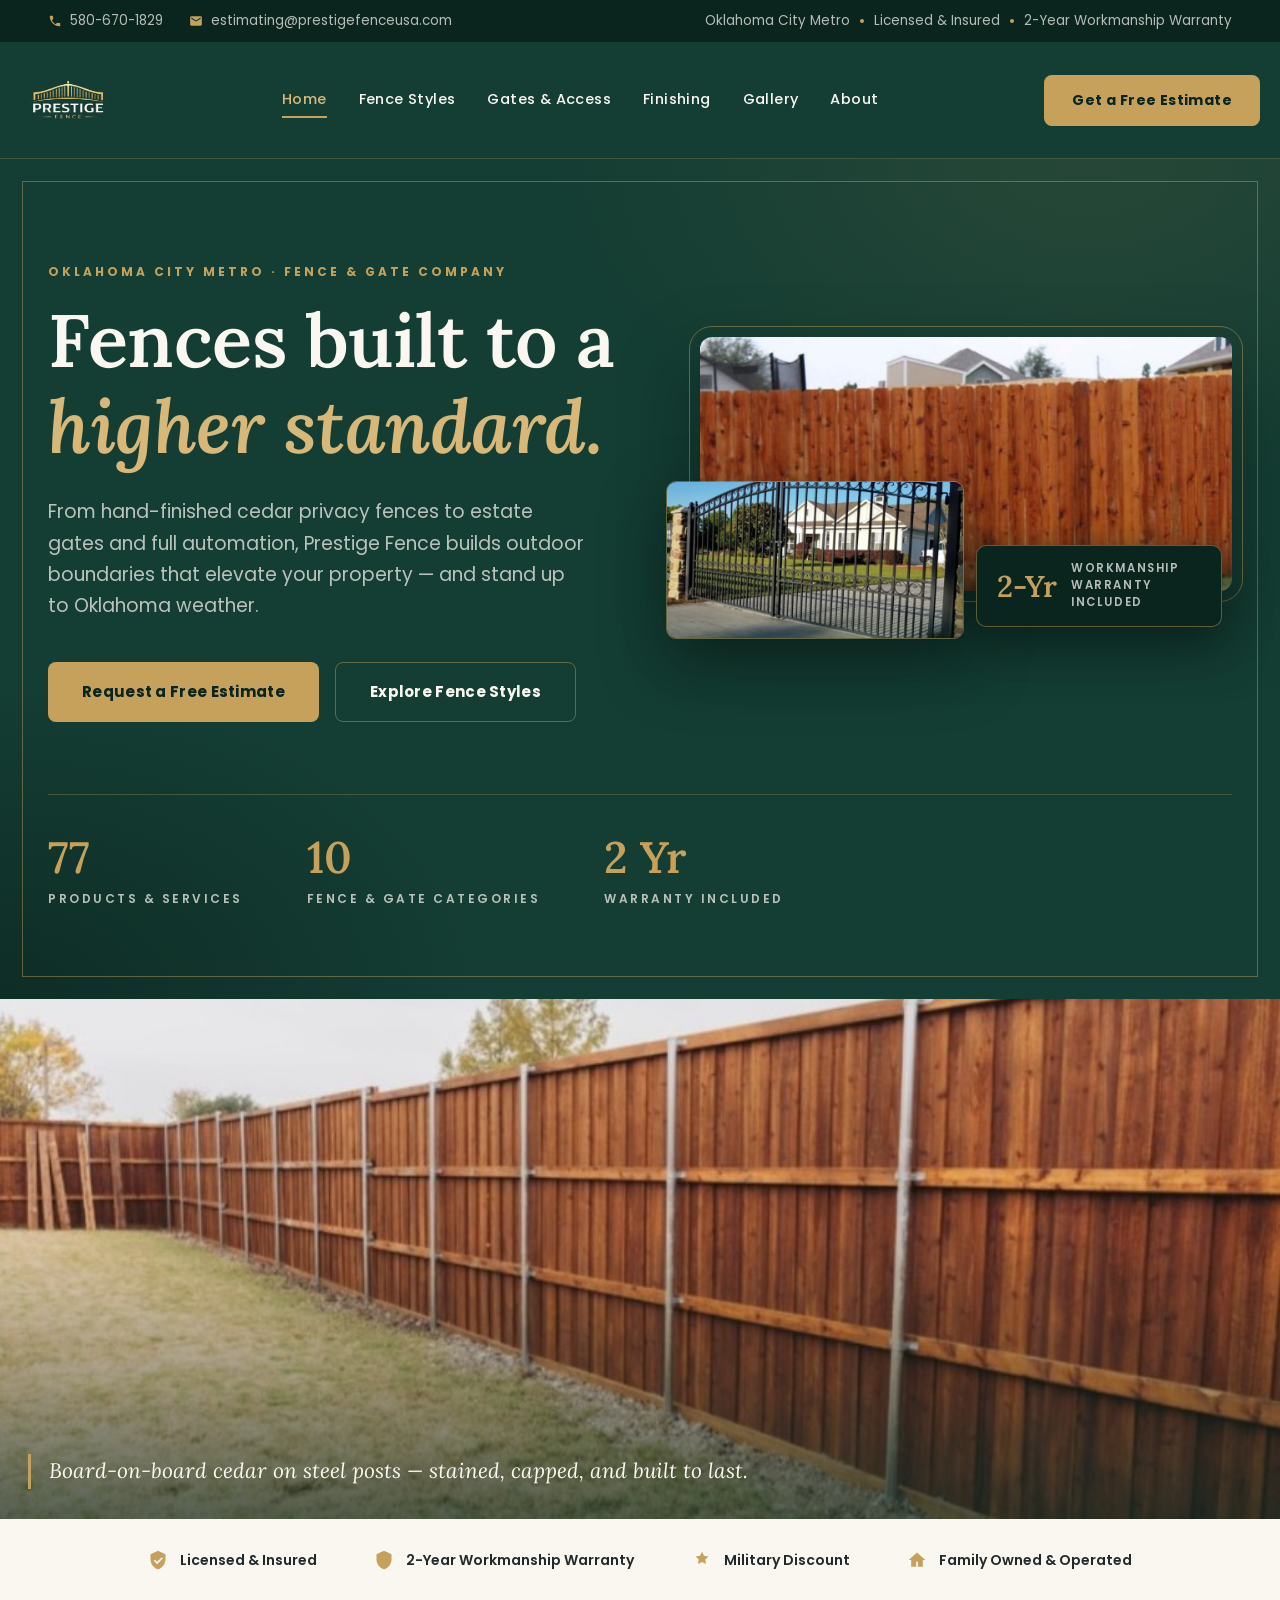
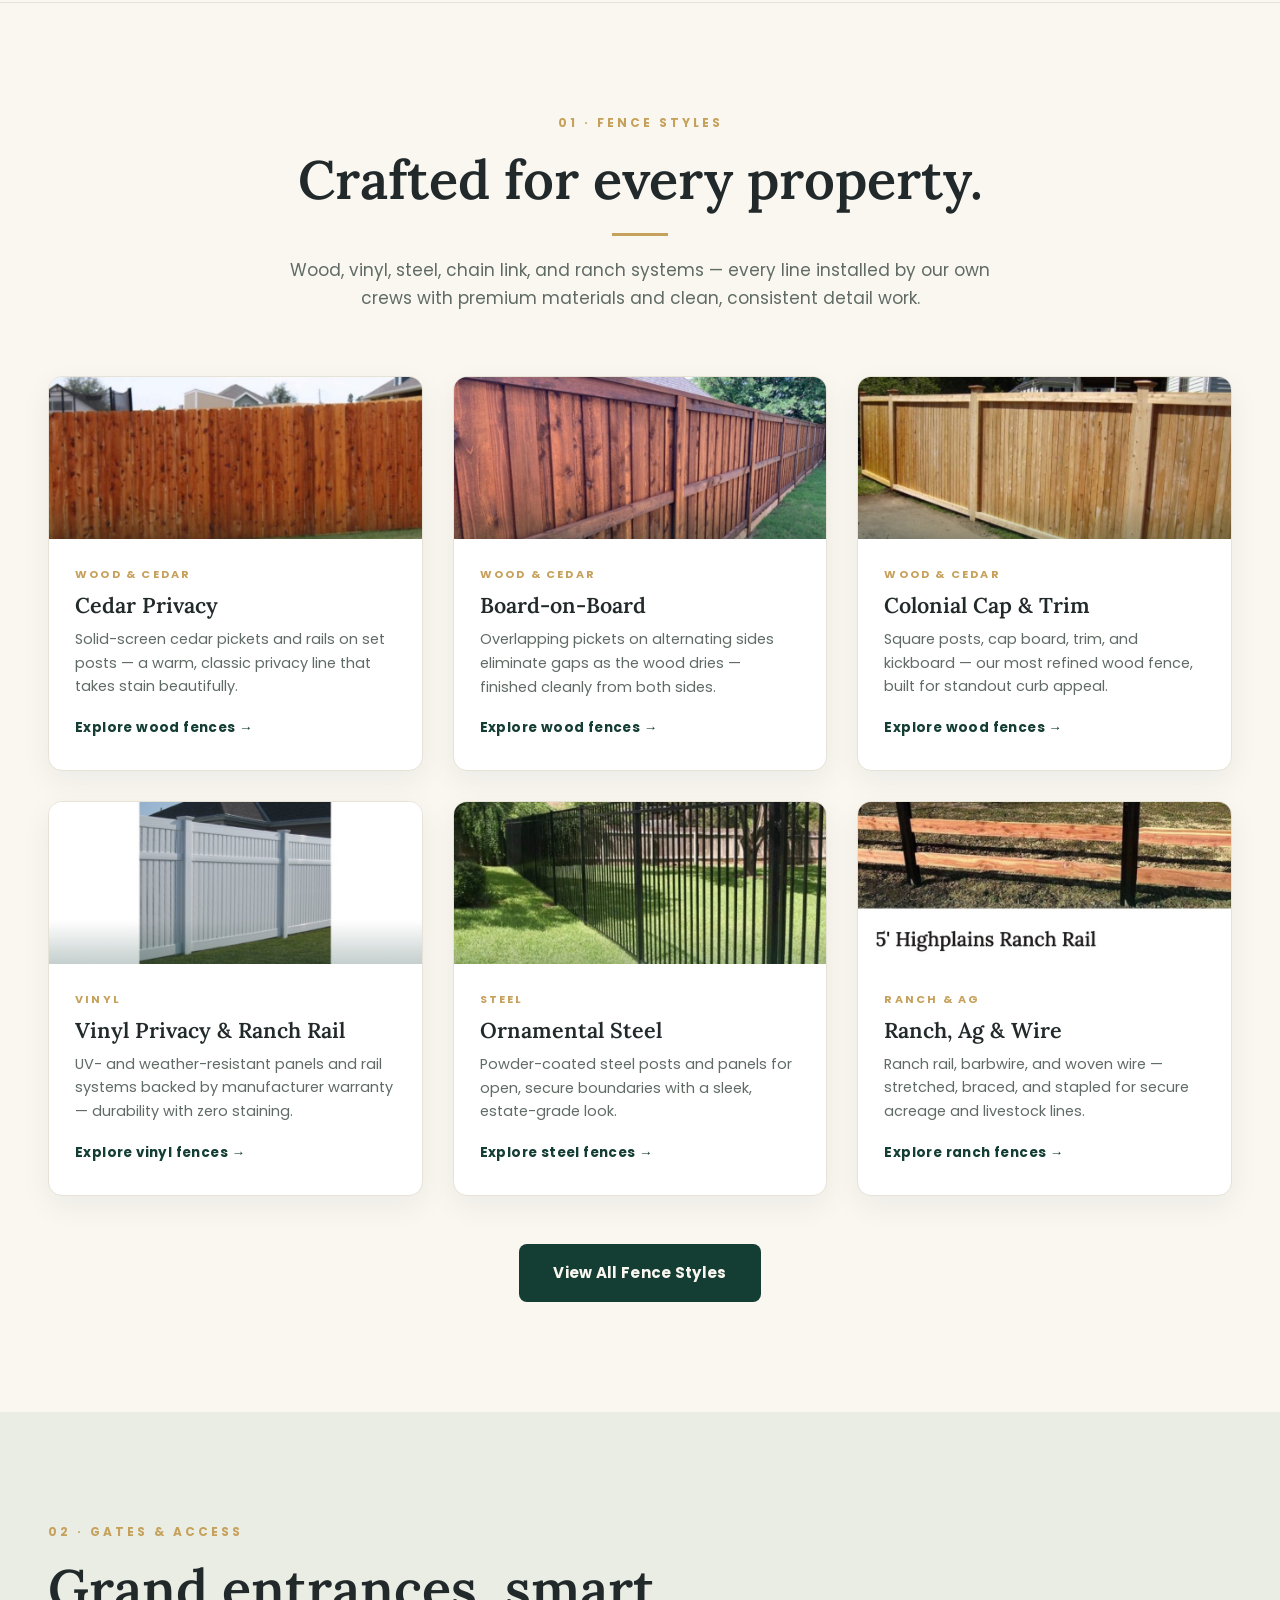
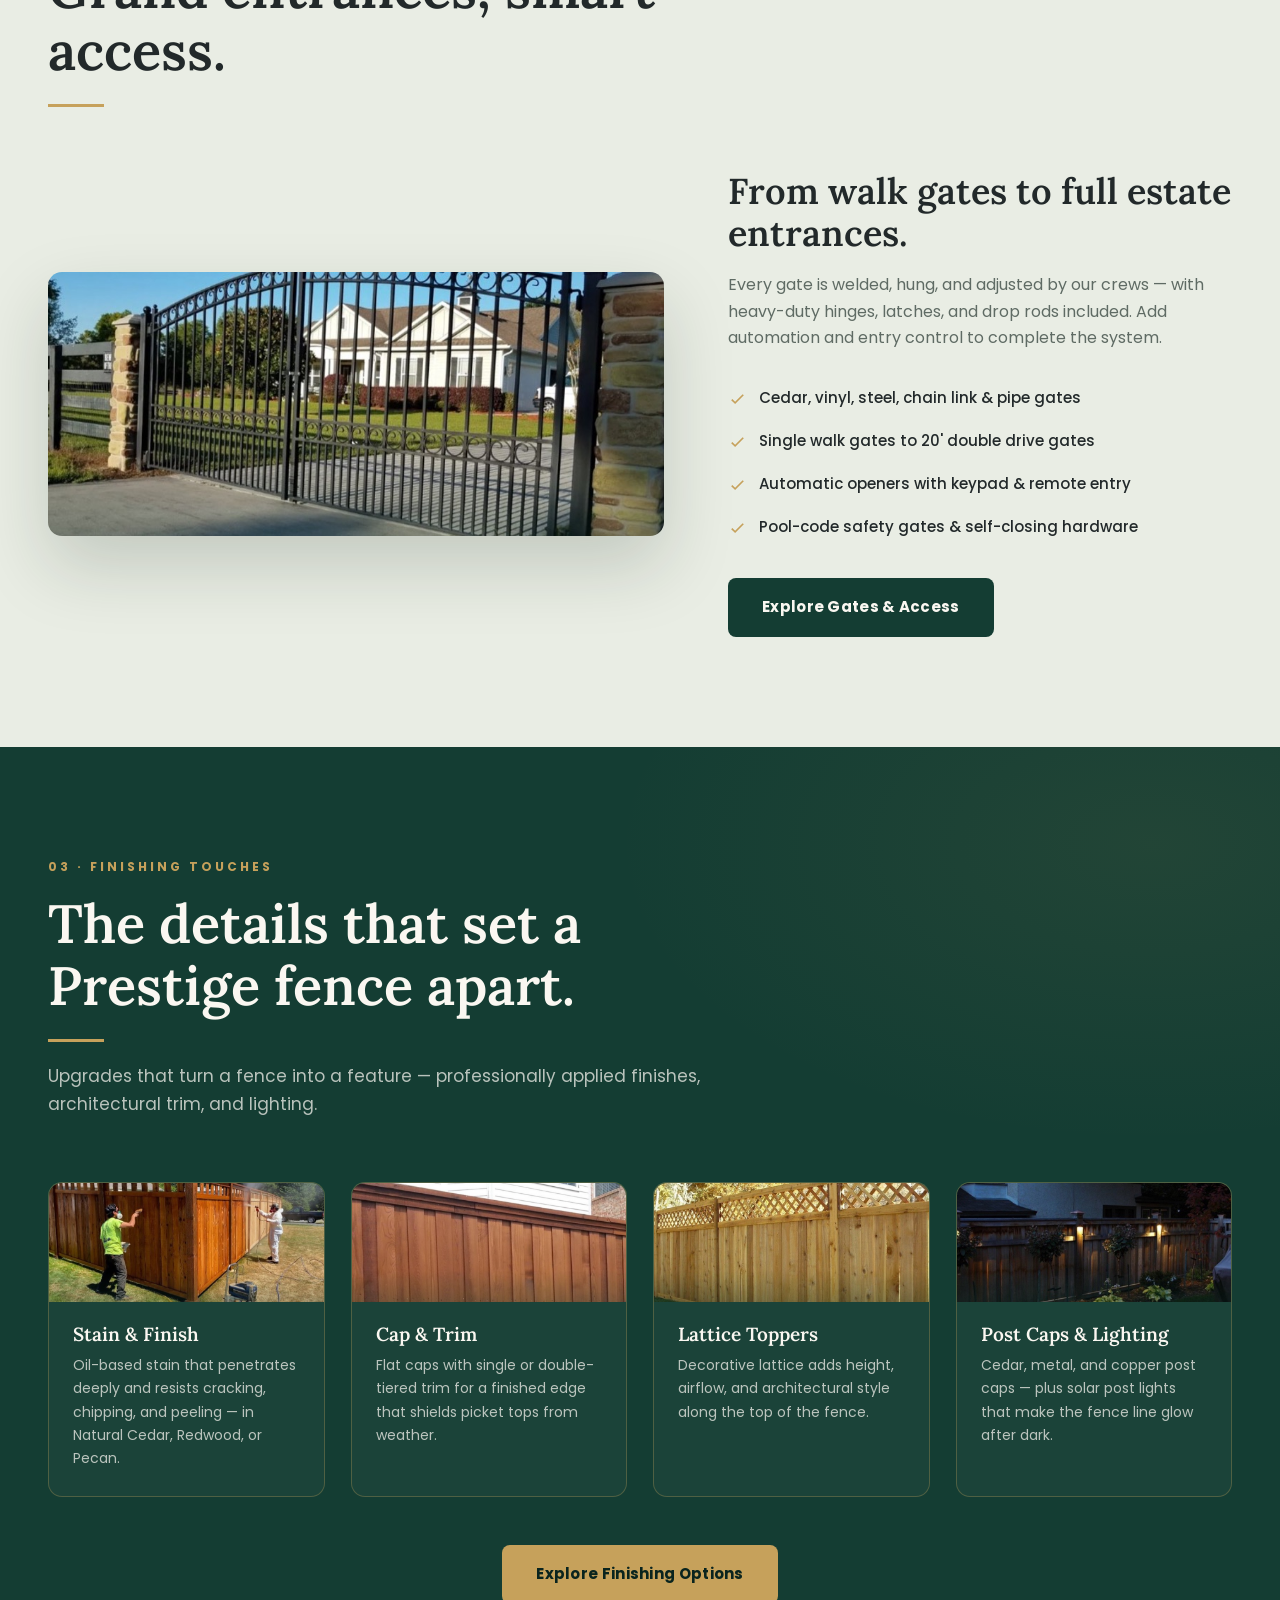
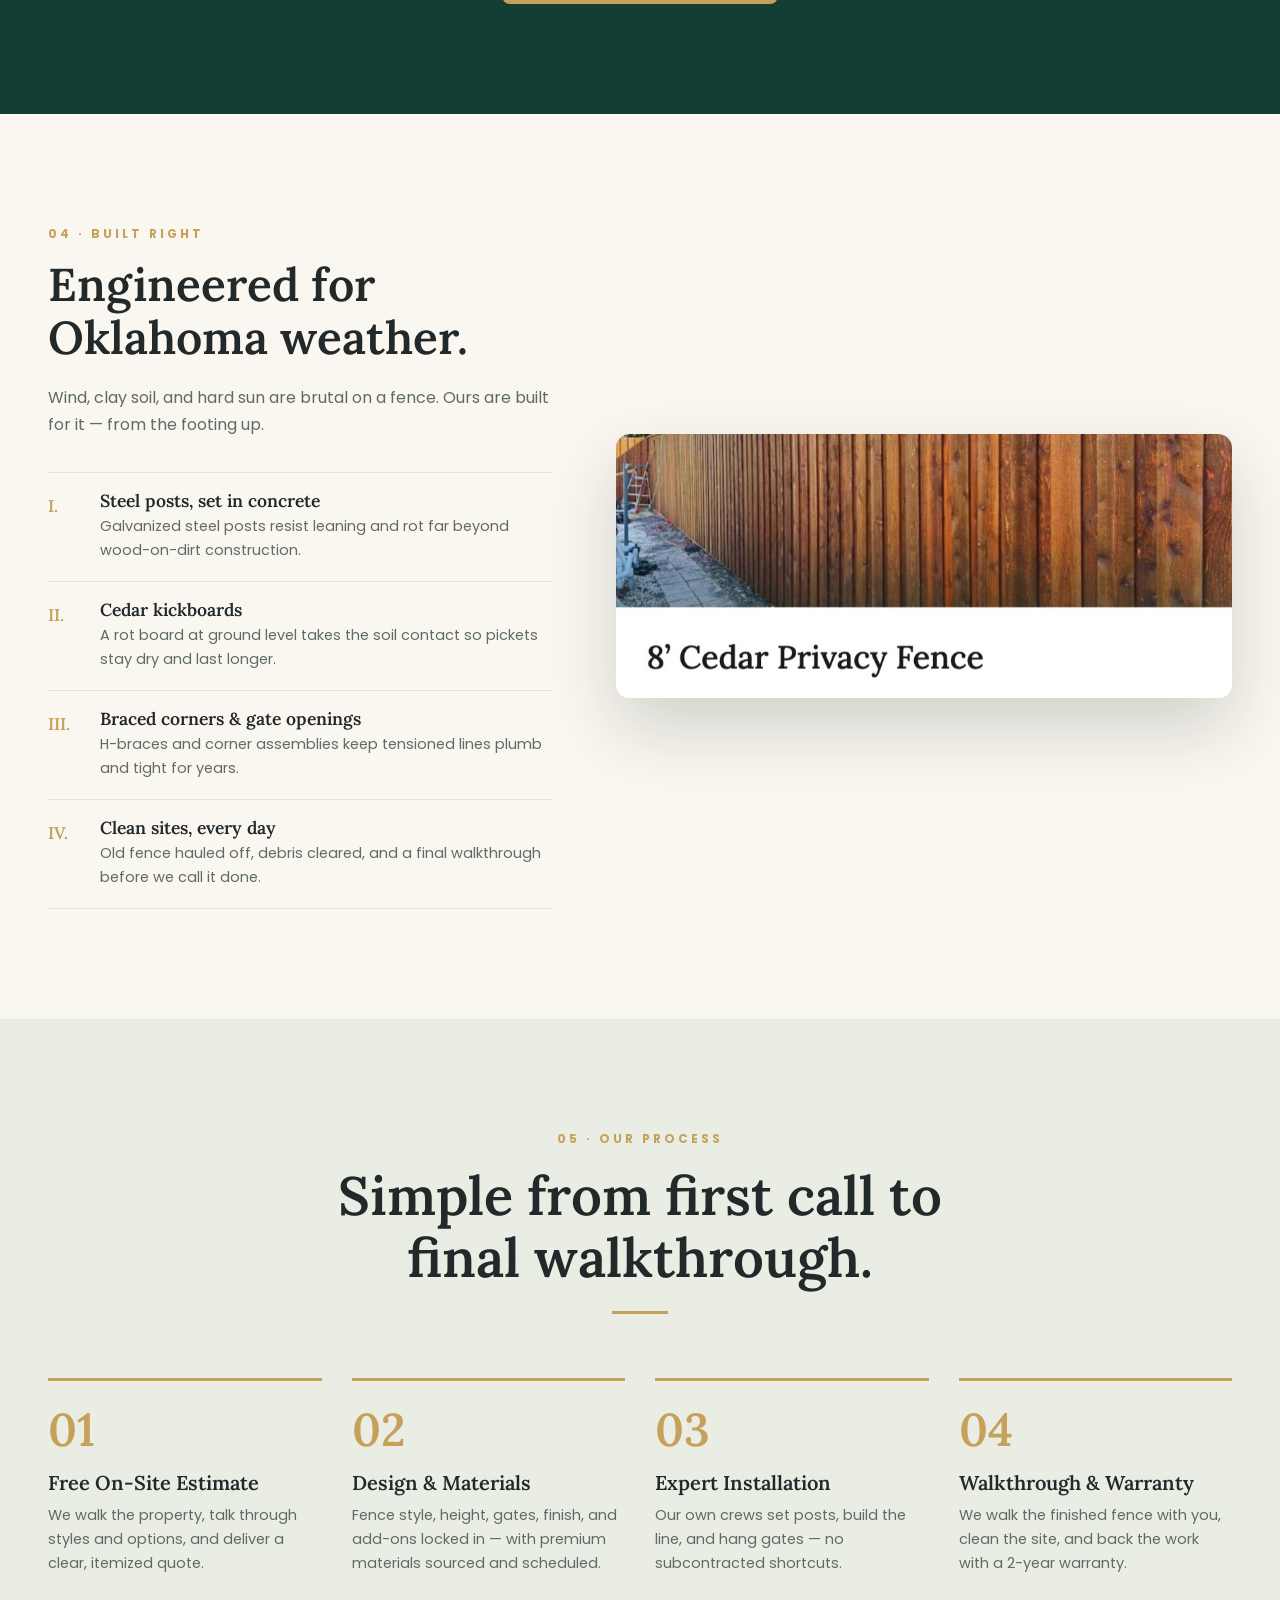
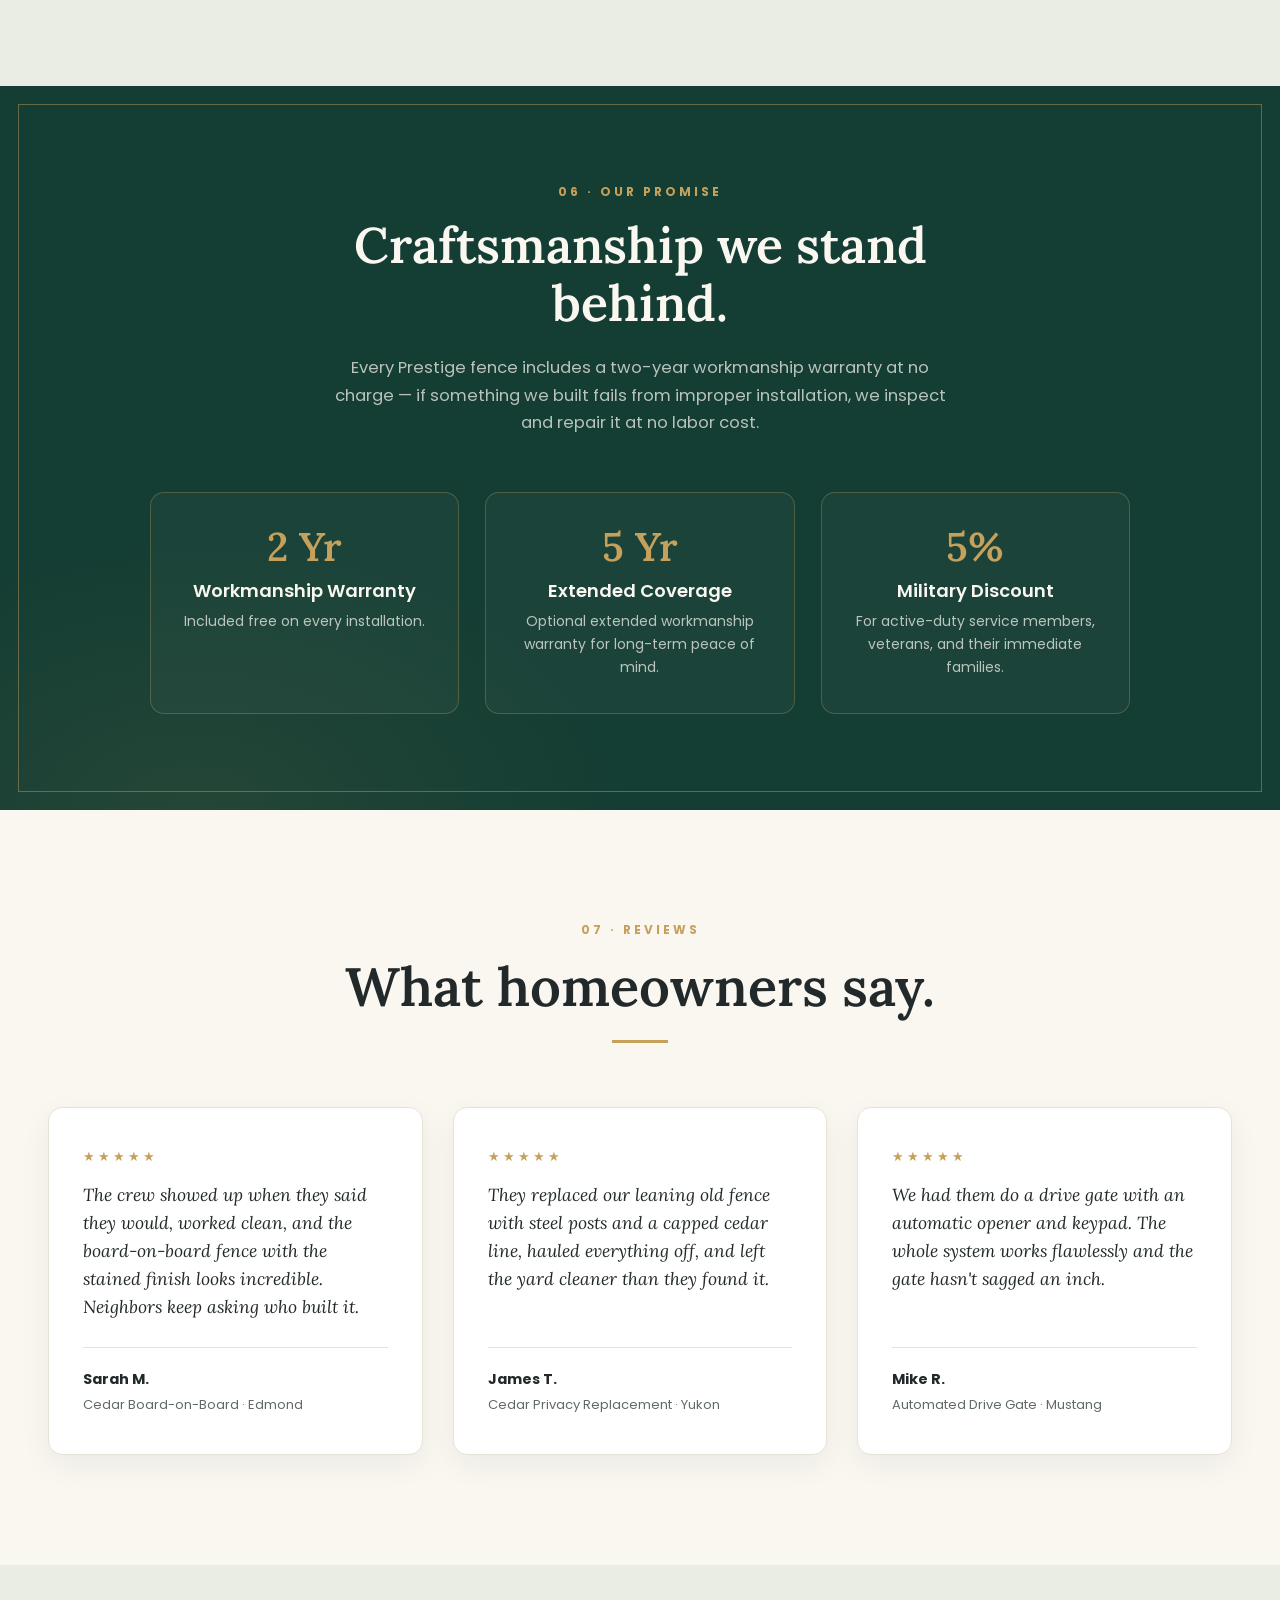
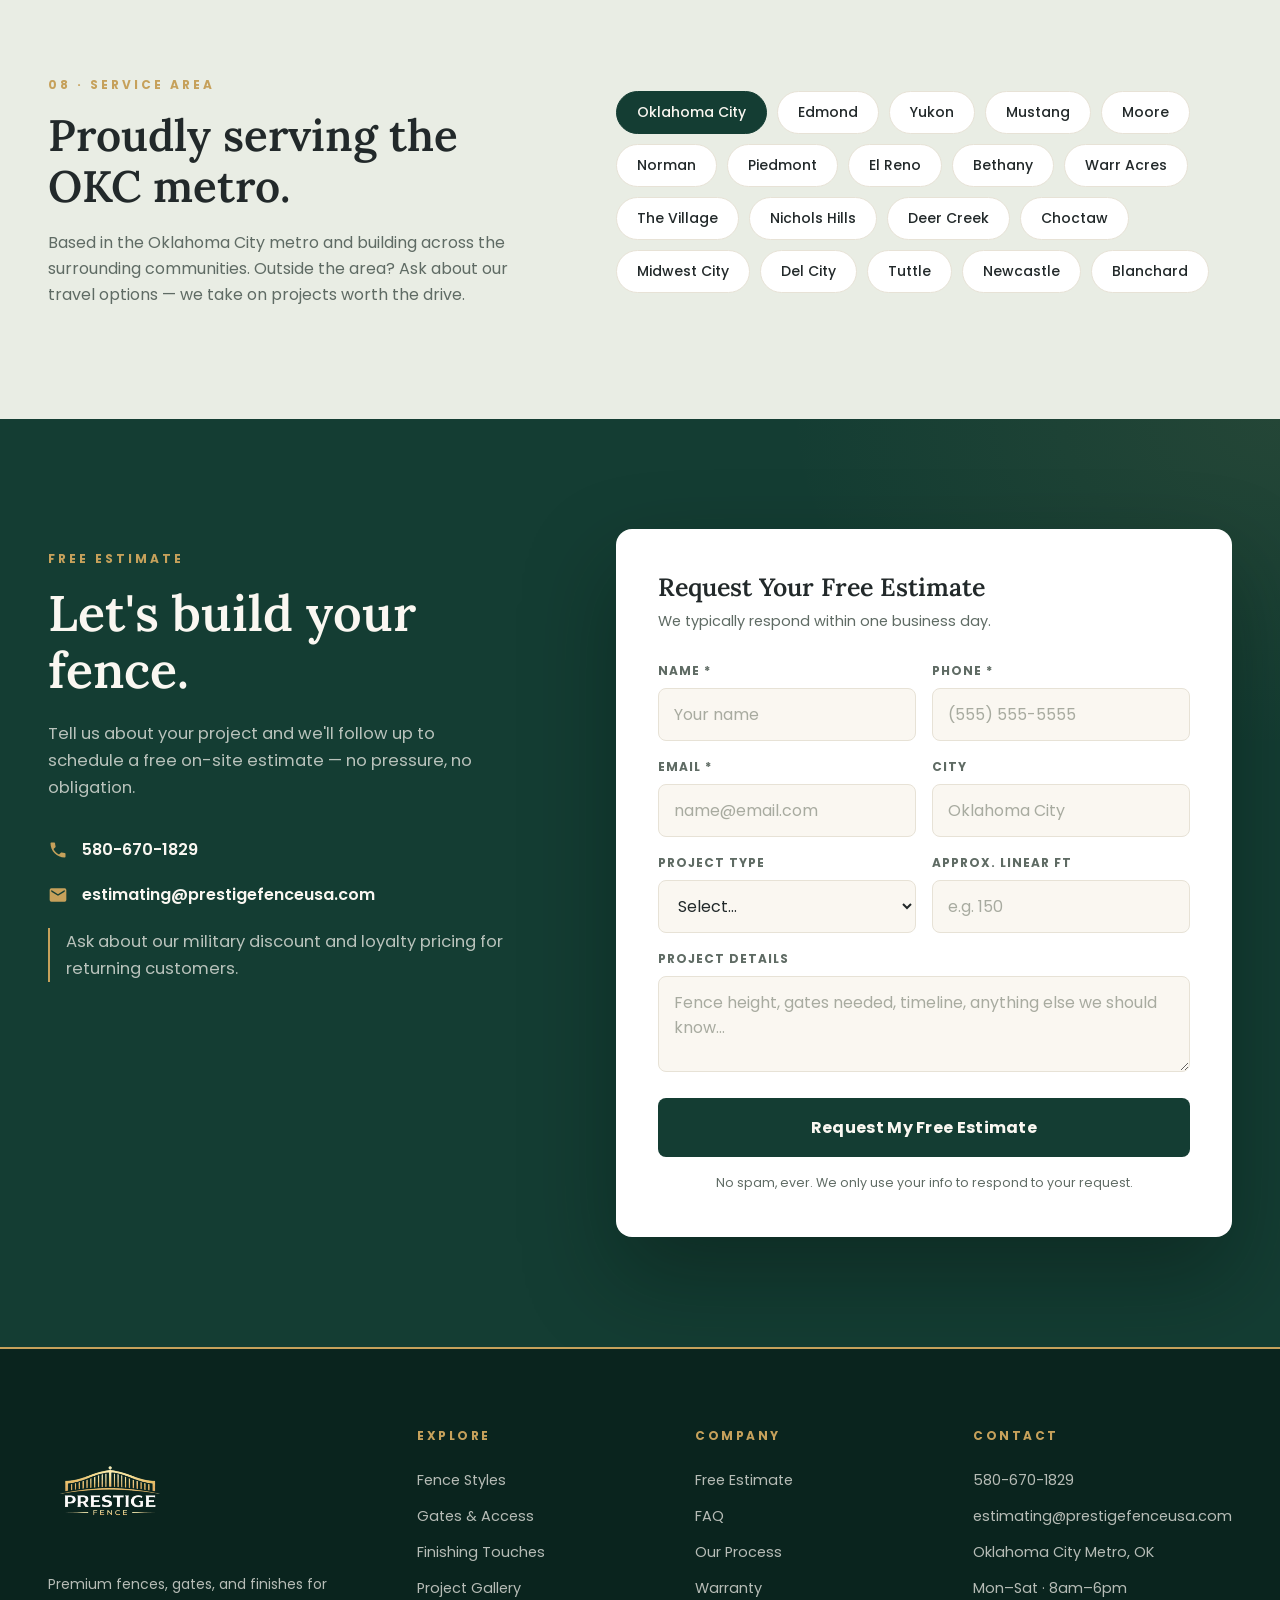
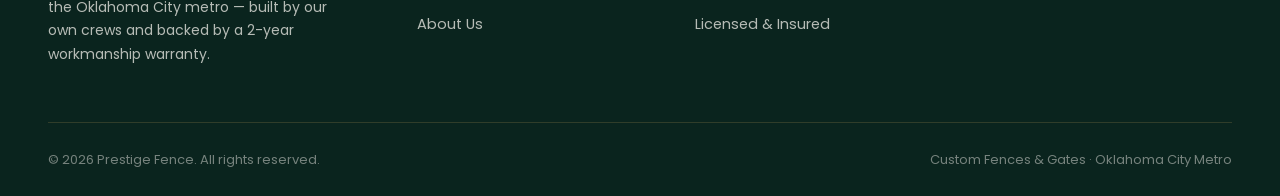
==== commit 3665da00: "Expand to multi-page site with improved hero, design system, and mobile polish - Extract shared desi" ====
--- a/index.html
+++ b/index.html
@@ -10,434 +10,7 @@
 <link rel="preconnect" href="https://fonts.googleapis.com" />
 <link rel="preconnect" href="https://fonts.gstatic.com" crossorigin />
 <link href="https://fonts.googleapis.com/css2?family=Lora:ital,wght@0,500;0,600;0,700;1,500;1,600&family=Poppins:wght@400;500;600;700;800&display=swap" rel="stylesheet" />
-<style>
-  :root {
-    --pine: #143D33;
-    --pine-2: #0F312A;
-    --pine-3: #0A241E;
-    --gold: #C6A15B;
-    --gold-2: #D8B878;
-    --gold-soft: rgba(198,161,91,0.12);
-    --gold-line: rgba(198,161,91,0.45);
-    --cream: #FAF7F1;
-    --card: #FFFFFF;
-    --sage: #E9EDE4;
-    --ink: #22292A;
-    --muted: #5F6B64;
-    --cream-muted: rgba(250,247,241,0.72);
-    --price: #17694A;
-    --line: #E7E2D6;
-    --serif: "Lora", Georgia, serif;
-    --sans: "Poppins", -apple-system, sans-serif;
-    --maxw: 1240px;
-  }
-  * { margin: 0; padding: 0; box-sizing: border-box; }
-  html { scroll-behavior: smooth; }
-  body {
-    font-family: var(--sans);
-    background: var(--cream);
-    color: var(--ink);
-    font-size: 16px;
-    line-height: 1.65;
-    -webkit-font-smoothing: antialiased;
-  }
-  ::selection { background: var(--gold); color: var(--pine-3); }
-  img { max-width: 100%; display: block; }
-  .wrap { max-width: var(--maxw); margin: 0 auto; padding: 0 28px; }
-  h1, h2, h3, h4 { font-family: var(--serif); font-weight: 600; line-height: 1.15; }
-
-  /* ============ Reveal animation ============ */
-  .rv { opacity: 0; transform: translateY(26px); transition: opacity 0.7s ease, transform 0.7s ease; }
-  .rv.in { opacity: 1; transform: none; }
-  @media (prefers-reduced-motion: reduce) { .rv { opacity: 1; transform: none; transition: none; } }
-
-  /* ============ Shared section pieces ============ */
-  .eyebrow {
-    font-family: var(--sans); color: var(--gold); font-weight: 700;
-    font-size: 12px; letter-spacing: 3px; text-transform: uppercase;
-    display: block; margin-bottom: 16px;
-  }
-  .rule { width: 56px; height: 3px; background: var(--gold); border: none; margin: 26px 0 0; }
-  .rule.center { margin-left: auto; margin-right: auto; }
-  .sec { padding: 110px 0; }
-  .sec-head { max-width: 720px; margin-bottom: 64px; }
-  .sec-head.center { margin-left: auto; margin-right: auto; text-align: center; }
-  .sec-head h2 { font-size: clamp(34px, 4.6vw, 54px); }
-  .sec-head p { color: var(--muted); margin-top: 20px; font-size: 17px; }
-  .sec-head .rule { margin-top: 22px; }
-  .sec-head.center .rule { margin-left: auto; margin-right: auto; }
-
-  /* ============ Top bar ============ */
-  .topbar { background: var(--pine-3); padding: 10px 0; font-size: 13.5px; }
-  .topbar .wrap { display: flex; justify-content: space-between; align-items: center; gap: 18px; }
-  .topbar a { color: var(--cream-muted); text-decoration: none; display: inline-flex; align-items: center; gap: 8px; }
-  .topbar a:hover { color: var(--gold-2); }
-  .topbar svg { width: 14px; height: 14px; fill: var(--gold); flex-shrink: 0; }
-  .tb-left { display: flex; gap: 26px; align-items: center; }
-  .tb-right { color: var(--cream-muted); display: flex; gap: 10px; align-items: center; }
-  .tb-right .dot { width: 4px; height: 4px; border-radius: 50%; background: var(--gold); }
-  @media (max-width: 780px) { .tb-right { display: none; } .tb-left { justify-content: space-between; width: 100%; } }
-
-  /* ============ Header ============ */
-  header.site {
-    position: sticky; top: 0; z-index: 300;
-    background: var(--pine);
-    border-bottom: 1px solid rgba(198,161,91,0.25);
-    transition: box-shadow 0.25s;
-  }
-  header.site.scrolled { box-shadow: 0 12px 40px rgba(10,36,30,0.35); }
-  .nav { display: flex; align-items: center; justify-content: space-between; min-height: 92px; gap: 28px; padding: 10px 0; }
-  .brand { display: flex; align-items: center; text-decoration: none; flex-shrink: 0; }
-  .brand img { height: 84px; width: auto; }
-  .mainnav { display: flex; align-items: center; gap: 34px; }
-  .mainnav a {
-    color: var(--cream); text-decoration: none; font-weight: 500; font-size: 14.5px;
-    letter-spacing: 0.4px; transition: color 0.15s; white-space: nowrap;
-  }
-  .mainnav a:hover { color: var(--gold-2); }
-  .nav-cta {
-    background: var(--gold); color: var(--pine-3); text-decoration: none;
-    padding: 14px 28px; border-radius: 8px; font-weight: 700; font-size: 14px;
-    letter-spacing: 0.4px; white-space: nowrap;
-    transition: background 0.15s, transform 0.12s, box-shadow 0.2s;
-  }
-  .nav-cta:hover { background: var(--gold-2); transform: translateY(-1px); box-shadow: 0 12px 30px rgba(198,161,91,0.35); }
-  .burger { display: none; background: none; border: none; cursor: pointer; padding: 8px; }
-  .burger span { display: block; width: 26px; height: 3px; background: var(--gold); margin: 5px 0; border-radius: 2px; }
-  @media (max-width: 1080px) {
-    .mainnav, .nav-cta { display: none; }
-    .burger { display: block; }
-    .brand img { height: 68px; }
-    .nav { min-height: 76px; }
-  }
-
-  /* Mobile menu */
-  .mmenu {
-    position: fixed; inset: 0; z-index: 400; background: var(--pine-3);
-    display: flex; flex-direction: column; align-items: center; justify-content: center; gap: 8px;
-    opacity: 0; pointer-events: none; transition: opacity 0.25s;
-  }
-  .mmenu.open { opacity: 1; pointer-events: auto; }
-  .mmenu a {
-    color: var(--cream); text-decoration: none; font-family: var(--serif);
-    font-size: 30px; padding: 10px; transition: color 0.15s;
-  }
-  .mmenu a:hover { color: var(--gold-2); }
-  .mmenu .mm-cta {
-    font-family: var(--sans); font-size: 16px; font-weight: 700; color: var(--pine-3);
-    background: var(--gold); border-radius: 8px; padding: 16px 38px; margin-top: 22px;
-  }
-  .mmenu .close {
-    position: absolute; top: 26px; right: 26px; background: none; border: none;
-    color: var(--gold); font-size: 38px; cursor: pointer; line-height: 1;
-  }
-
-  /* ============ Hero (catalog cover style) ============ */
-  .hero { background: var(--pine); position: relative; overflow: hidden; }
-  .hero::before {
-    content: ""; position: absolute; inset: 0;
-    background:
-      radial-gradient(1000px 620px at 85% 0%, rgba(198,161,91,0.10), transparent 55%),
-      radial-gradient(800px 520px at 0% 100%, rgba(10,36,30,0.65), transparent 60%);
-  }
-  .hero-frame {
-    position: absolute; inset: 22px; border: 1px solid var(--gold-line);
-    pointer-events: none;
-  }
-  .hero .wrap { position: relative; z-index: 1; padding-top: 120px; padding-bottom: 90px; }
-  .hero h1 {
-    color: var(--cream); font-size: clamp(46px, 7vw, 92px); font-weight: 600;
-    max-width: 15ch; letter-spacing: -0.5px;
-  }
-  .hero h1 em { font-style: italic; color: var(--gold-2); }
-  .hero-sub {
-    color: var(--cream-muted); font-size: clamp(16px, 1.9vw, 19px);
-    max-width: 560px; margin-top: 30px;
-  }
-  .hero-ctas { display: flex; gap: 16px; margin-top: 44px; flex-wrap: wrap; }
-  .btn {
-    display: inline-flex; align-items: center; gap: 10px; text-decoration: none;
-    font-family: var(--sans); font-weight: 700; font-size: 15px; letter-spacing: 0.3px;
-    padding: 17px 34px; border-radius: 8px; cursor: pointer; border: none;
-    transition: transform 0.12s, box-shadow 0.2s, background 0.15s, border-color 0.15s, color 0.15s;
-  }
-  .btn-gold { background: var(--gold); color: var(--pine-3); }
-  .btn-gold:hover { background: var(--gold-2); transform: translateY(-2px); box-shadow: 0 16px 40px rgba(198,161,91,0.35); }
-  .btn-ghost { background: transparent; color: var(--cream); border: 1px solid var(--gold-line); }
-  .btn-ghost:hover { border-color: var(--gold); color: var(--gold-2); }
-  .hero-stats {
-    display: flex; gap: 64px; margin-top: 84px; padding-top: 40px;
-    border-top: 1px solid rgba(198,161,91,0.28); flex-wrap: wrap;
-  }
-  .hstat .n { font-family: var(--serif); color: var(--gold); font-size: 44px; font-weight: 600; line-height: 1; }
-  .hstat .l { color: var(--cream-muted); font-size: 12px; letter-spacing: 2.5px; text-transform: uppercase; font-weight: 600; margin-top: 10px; }
-  @media (max-width: 700px) {
-    .hero .wrap { padding-top: 80px; padding-bottom: 70px; }
-    .hero-frame { inset: 12px; }
-    .hero-stats { gap: 36px; margin-top: 60px; }
-    .hstat .n { font-size: 34px; }
-  }
-
-  /* ============ Photo band ============ */
-  .band { position: relative; height: min(520px, 58vw); overflow: hidden; }
-  .band img { width: 100%; height: 100%; object-fit: cover; }
-  .band::after {
-    content: ""; position: absolute; inset: 0;
-    background: linear-gradient(to top, rgba(10,36,30,0.55), transparent 55%);
-  }
-  .band-cap {
-    position: absolute; z-index: 2; left: 50%; transform: translateX(-50%);
-    bottom: 34px; width: calc(100% - 56px); max-width: var(--maxw);
-    display: flex; justify-content: flex-start;
-  }
-  .band-cap span {
-    color: var(--cream); font-family: var(--serif); font-style: italic;
-    font-size: clamp(16px, 2.2vw, 21px); border-left: 3px solid var(--gold); padding-left: 18px;
-  }
-
-  /* ============ Cred strip ============ */
-  .creds { background: var(--cream); border-bottom: 1px solid var(--line); }
-  .creds .wrap {
-    display: flex; justify-content: center; gap: clamp(24px, 5vw, 72px);
-    padding-top: 34px; padding-bottom: 34px; flex-wrap: wrap;
-  }
-  .cred { display: flex; align-items: center; gap: 12px; font-weight: 600; font-size: 14px; color: var(--ink); }
-  .cred svg { width: 20px; height: 20px; fill: var(--gold); flex-shrink: 0; }
-
-  /* ============ Fence styles grid ============ */
-  .styles-grid { display: grid; grid-template-columns: repeat(3, 1fr); gap: 30px; }
-  .scard {
-    background: var(--card); border: 1px solid var(--line); border-radius: 14px;
-    overflow: hidden; box-shadow: 0 10px 30px rgba(20,40,30,0.06);
-    transition: transform 0.2s, box-shadow 0.2s;
-    display: flex; flex-direction: column;
-  }
-  .scard:hover { transform: translateY(-5px); box-shadow: 0 24px 50px rgba(20,40,30,0.12); }
-  .scard .ph { aspect-ratio: 2.3 / 1; overflow: hidden; }
-  .scard .ph img { width: 100%; height: 100%; object-fit: cover; transition: transform 0.4s; }
-  .scard:hover .ph img { transform: scale(1.04); }
-  .scard .body { padding: 26px 26px 30px; flex: 1; display: flex; flex-direction: column; }
-  .scard .tag {
-    color: var(--gold); font-size: 11px; font-weight: 700; letter-spacing: 2.2px;
-    text-transform: uppercase; margin-bottom: 10px;
-  }
-  .scard h3 { font-size: 21.5px; margin-bottom: 10px; }
-  .scard p { color: var(--muted); font-size: 14.5px; flex: 1; }
-  @media (max-width: 1000px) { .styles-grid { grid-template-columns: 1fr 1fr; } }
-  @media (max-width: 620px) { .styles-grid { grid-template-columns: 1fr; } }
-
-  /* ============ Gates feature ============ */
-  .sec-sage { background: var(--sage); }
-  .gates-feature {
-    display: grid; grid-template-columns: 1.1fr 0.9fr; gap: 64px; align-items: center;
-    margin-bottom: 70px;
-  }
-  .gf-photo { border-radius: 14px; overflow: hidden; box-shadow: 0 30px 70px rgba(20,40,30,0.18); position: relative; }
-  .gf-photo img { width: 100%; height: 100%; object-fit: cover; }
-  .gf-copy h3 { font-size: clamp(26px, 3vw, 36px); margin-bottom: 18px; }
-  .gf-copy p { color: var(--muted); margin-bottom: 16px; }
-  .gf-list { list-style: none; margin-top: 26px; }
-  .gf-list li { display: flex; gap: 12px; align-items: flex-start; padding: 9px 0; font-weight: 500; font-size: 15px; }
-  .gf-list svg { width: 19px; height: 19px; fill: var(--gold); flex-shrink: 0; margin-top: 3px; }
-  @media (max-width: 900px) { .gates-feature { grid-template-columns: 1fr; gap: 36px; } }
-  .gates-grid { display: grid; grid-template-columns: repeat(4, 1fr); gap: 26px; }
-  @media (max-width: 1000px) { .gates-grid { grid-template-columns: 1fr 1fr; } }
-  @media (max-width: 560px) { .gates-grid { grid-template-columns: 1fr; } }
-
-  /* ============ Finishing (dark) ============ */
-  .sec-dark { background: var(--pine); position: relative; overflow: hidden; }
-  .sec-dark::before {
-    content: ""; position: absolute; inset: 0;
-    background: radial-gradient(900px 500px at 90% 10%, rgba(198,161,91,0.08), transparent 60%);
-  }
-  .sec-dark .wrap { position: relative; z-index: 1; }
-  .sec-dark .sec-head h2 { color: var(--cream); }
-  .sec-dark .sec-head p { color: var(--cream-muted); }
-  .fin-grid { display: grid; grid-template-columns: repeat(4, 1fr); gap: 26px; }
-  .fcard {
-    background: rgba(255,255,255,0.03); border: 1px solid rgba(198,161,91,0.3);
-    border-radius: 14px; overflow: hidden; transition: border-color 0.2s, transform 0.2s, background 0.2s;
-    display: flex; flex-direction: column;
-  }
-  .fcard:hover { border-color: var(--gold); transform: translateY(-4px); background: rgba(255,255,255,0.05); }
-  .fcard .ph { aspect-ratio: 2.3 / 1; overflow: hidden; }
-  .fcard .ph img { width: 100%; height: 100%; object-fit: cover; }
-  .fcard .body { padding: 22px 24px 26px; flex: 1; }
-  .fcard h3 { color: var(--cream); font-size: 19px; margin-bottom: 8px; }
-  .fcard p { color: var(--cream-muted); font-size: 14px; }
-  @media (max-width: 1000px) { .fin-grid { grid-template-columns: 1fr 1fr; } }
-  @media (max-width: 560px) { .fin-grid { grid-template-columns: 1fr; } }
-
-  /* ============ Craftsmanship ============ */
-  .craft { display: grid; grid-template-columns: 0.95fr 1.05fr; gap: 70px; align-items: center; }
-  .craft-photo { border-radius: 14px; overflow: hidden; box-shadow: 0 30px 70px rgba(20,40,30,0.16); }
-  .craft-photo img { width: 100%; height: 100%; object-fit: cover; }
-  .craft h2 { font-size: clamp(32px, 4vw, 46px); }
-  .craft > div > p { color: var(--muted); margin-top: 20px; }
-  .craft-list { list-style: none; margin-top: 34px; display: grid; gap: 0; }
-  .craft-list li {
-    display: flex; gap: 18px; align-items: flex-start;
-    padding: 18px 0; border-top: 1px solid var(--line);
-  }
-  .craft-list li:last-child { border-bottom: 1px solid var(--line); }
-  .craft-list .num {
-    font-family: var(--serif); color: var(--gold); font-weight: 600; font-size: 17px;
-    min-width: 34px; padding-top: 1px;
-  }
-  .craft-list h4 { font-size: 17.5px; margin-bottom: 4px; }
-  .craft-list p { color: var(--muted); font-size: 14.5px; }
-  @media (max-width: 940px) { .craft { grid-template-columns: 1fr; gap: 40px; } }
-
-  /* ============ Process ============ */
-  .proc-grid { display: grid; grid-template-columns: repeat(4, 1fr); gap: 30px; }
-  .pcard { border-top: 3px solid var(--gold); padding-top: 26px; }
-  .pcard .pn { font-family: var(--serif); font-size: 46px; color: var(--gold); font-weight: 600; line-height: 1; }
-  .pcard h3 { font-size: 20px; margin: 18px 0 10px; }
-  .pcard p { color: var(--muted); font-size: 14.5px; }
-  @media (max-width: 1000px) { .proc-grid { grid-template-columns: 1fr 1fr; gap: 40px 30px; } }
-  @media (max-width: 560px) { .proc-grid { grid-template-columns: 1fr; } }
-
-  /* ============ Warranty panel ============ */
-  .warranty { background: var(--pine); position: relative; padding: 96px 0; overflow: hidden; }
-  .warranty::before {
-    content: ""; position: absolute; inset: 0;
-    background: radial-gradient(800px 500px at 15% 100%, rgba(198,161,91,0.09), transparent 55%);
-  }
-  .wr-frame { position: absolute; inset: 20px; border: 1px solid var(--gold-line); pointer-events: none; }
-  .warranty .wrap { position: relative; z-index: 1; text-align: center; }
-  .warranty h2 { color: var(--cream); font-size: clamp(32px, 4.4vw, 50px); max-width: 20ch; margin: 0 auto; }
-  .warranty .sub { color: var(--cream-muted); max-width: 620px; margin: 22px auto 0; font-size: 16.5px; }
-  .wr-grid {
-    display: grid; grid-template-columns: repeat(3, 1fr); gap: 26px;
-    max-width: 980px; margin: 56px auto 0;
-  }
-  .wr-item {
-    border: 1px solid rgba(198,161,91,0.3); border-radius: 14px; padding: 34px 28px;
-    background: rgba(255,255,255,0.03);
-  }
-  .wr-item .big { font-family: var(--serif); color: var(--gold); font-size: 40px; font-weight: 600; line-height: 1; }
-  .wr-item h3 { color: var(--cream); font-size: 18px; margin-top: 14px; font-family: var(--sans); font-weight: 600; }
-  .wr-item p { color: var(--cream-muted); font-size: 14px; margin-top: 8px; }
-  @media (max-width: 860px) { .wr-grid { grid-template-columns: 1fr; max-width: 460px; } }
-
-  /* ============ Testimonials ============ */
-  .quotes-grid { display: grid; grid-template-columns: repeat(3, 1fr); gap: 30px; }
-  .qcard {
-    background: var(--card); border: 1px solid var(--line); border-radius: 14px;
-    padding: 38px 34px; box-shadow: 0 10px 30px rgba(20,40,30,0.06);
-    display: flex; flex-direction: column;
-  }
-  .qcard .qm { font-family: var(--serif); color: var(--gold); font-size: 64px; line-height: 0.6; margin-bottom: 22px; }
-  .qcard blockquote { font-family: var(--serif); font-style: italic; font-size: 17.5px; line-height: 1.6; flex: 1; }
-  .qcard .who { margin-top: 26px; padding-top: 20px; border-top: 1px solid var(--line); }
-  .qcard .who .n { font-weight: 700; font-size: 14.5px; }
-  .qcard .who .w { color: var(--muted); font-size: 13px; margin-top: 2px; }
-  .qcard .stars { color: var(--gold); letter-spacing: 3px; font-size: 13px; margin-bottom: 14px; }
-  @media (max-width: 940px) { .quotes-grid { grid-template-columns: 1fr; max-width: 560px; margin: 0 auto; } }
-
-  /* ============ Service area ============ */
-  .area .wrap { display: grid; grid-template-columns: 0.9fr 1.1fr; gap: 70px; align-items: center; }
-  .area h2 { font-size: clamp(30px, 3.8vw, 44px); }
-  .area p { color: var(--muted); margin-top: 18px; }
-  .area-cities { display: flex; flex-wrap: wrap; gap: 10px; }
-  .area-cities span {
-    background: var(--card); border: 1px solid var(--line); border-radius: 100px;
-    padding: 9px 20px; font-size: 14px; font-weight: 500; color: var(--ink);
-  }
-  .area-cities span.hq { background: var(--pine); color: var(--cream); border-color: var(--pine); }
-  @media (max-width: 880px) { .area .wrap { grid-template-columns: 1fr; gap: 34px; } }
-
-  /* ============ Quote form ============ */
-  .quote { background: var(--pine); position: relative; overflow: hidden; padding: 110px 0; }
-  .quote::before {
-    content: ""; position: absolute; inset: 0;
-    background: radial-gradient(900px 600px at 100% 0%, rgba(198,161,91,0.09), transparent 55%);
-  }
-  .quote .wrap { position: relative; z-index: 1; display: grid; grid-template-columns: 0.9fr 1.1fr; gap: 70px; align-items: start; }
-  .q-copy { padding-top: 20px; }
-  .q-copy h2 { color: var(--cream); font-size: clamp(32px, 4.2vw, 50px); }
-  .q-copy > p { color: var(--cream-muted); margin-top: 20px; font-size: 16.5px; max-width: 460px; }
-  .q-contacts { margin-top: 40px; display: grid; gap: 18px; }
-  .q-contacts a {
-    color: var(--cream); text-decoration: none; display: flex; gap: 14px; align-items: center;
-    font-weight: 600; font-size: 16px;
-  }
-  .q-contacts a:hover { color: var(--gold-2); }
-  .q-contacts svg { width: 20px; height: 20px; fill: var(--gold); flex-shrink: 0; }
-  .q-note { margin-top: 36px; color: var(--cream-muted); font-size: 13.5px; border-left: 2px solid var(--gold); padding-left: 16px; }
-
-  .qform {
-    background: var(--card); border-radius: 16px; padding: 44px 42px;
-    box-shadow: 0 40px 90px rgba(5,20,16,0.4);
-  }
-  .qform h3 { font-size: 25px; }
-  .qform .fsub { color: var(--muted); font-size: 14.5px; margin: 8px 0 28px; }
-  .frow { display: grid; grid-template-columns: 1fr 1fr; gap: 16px; margin-bottom: 16px; }
-  .field { display: flex; flex-direction: column; gap: 7px; }
-  .field.full { grid-column: 1 / -1; }
-  .field label { font-size: 12px; font-weight: 700; letter-spacing: 1px; text-transform: uppercase; color: var(--muted); }
-  .field input, .field select, .field textarea {
-    font-family: var(--sans); font-size: 15px; color: var(--ink);
-    background: var(--cream); border: 1px solid var(--line); border-radius: 8px;
-    padding: 13px 15px; outline: none; transition: border-color 0.15s, box-shadow 0.15s;
-    width: 100%;
-  }
-  .field textarea { resize: vertical; min-height: 96px; }
-  .field input:focus, .field select:focus, .field textarea:focus {
-    border-color: var(--gold); box-shadow: 0 0 0 3px rgba(198,161,91,0.18);
-  }
-  .field input::placeholder, .field textarea::placeholder { color: #A8ABA0; }
-  .q-submit {
-    width: 100%; justify-content: center; margin-top: 8px;
-    background: var(--pine); color: var(--cream); font-size: 16px;
-  }
-  .q-submit:hover { background: var(--pine-2); transform: translateY(-1px); box-shadow: 0 14px 34px rgba(15,49,42,0.35); }
-  .q-submit:disabled { opacity: 0.6; cursor: wait; transform: none; }
-  .q-fine { text-align: center; color: var(--muted); font-size: 12.5px; margin-top: 16px; }
-  .q-success { display: none; text-align: center; padding: 40px 10px; }
-  .q-success.show { display: block; }
-  .q-success svg { width: 74px; height: 74px; margin: 0 auto 24px; }
-  .q-success h3 { font-size: 26px; margin-bottom: 12px; }
-  .q-success p { color: var(--muted); max-width: 380px; margin: 0 auto; }
-  @media (max-width: 940px) {
-    .quote .wrap { grid-template-columns: 1fr; gap: 46px; }
-    .qform { padding: 34px 26px; }
-  }
-  @media (max-width: 560px) { .frow { grid-template-columns: 1fr; } }
-
-  /* ============ FAQ ============ */
-  .faq-list { max-width: 820px; margin: 0 auto; }
-  .faq-item { border-bottom: 1px solid var(--line); }
-  .faq-item:first-child { border-top: 1px solid var(--line); }
-  .faq-q {
-    width: 100%; background: none; border: none; cursor: pointer; text-align: left;
-    display: flex; justify-content: space-between; align-items: center; gap: 20px;
-    padding: 26px 4px; font-family: var(--serif); font-size: 19px; font-weight: 600; color: var(--ink);
-  }
-  .faq-q .chev { font-family: var(--sans); color: var(--gold); font-size: 26px; font-weight: 400; transition: transform 0.25s; flex-shrink: 0; line-height: 1; }
-  .faq-item.open .chev { transform: rotate(45deg); }
-  .faq-a { max-height: 0; overflow: hidden; transition: max-height 0.3s ease; }
-  .faq-a p { color: var(--muted); font-size: 15px; padding: 0 4px 26px; max-width: 700px; }
-
-  /* ============ Footer ============ */
-  footer.site-footer { background: var(--pine-3); border-top: 2px solid var(--gold); padding: 80px 0 0; }
-  .fgrid { display: grid; grid-template-columns: 1.4fr 1fr 1fr 1.1fr; gap: 50px; padding-bottom: 60px; }
-  .fbrand img { height: 110px; width: auto; margin-bottom: 20px; }
-  .fbrand p { color: var(--cream-muted); font-size: 14px; max-width: 300px; }
-  .fcol h4 {
-    font-family: var(--sans); color: var(--gold); font-size: 12px; font-weight: 700;
-    letter-spacing: 2.5px; text-transform: uppercase; margin-bottom: 20px;
-  }
-  .fcol a, .fcol span { display: block; color: var(--cream-muted); text-decoration: none; font-size: 14.5px; padding: 6px 0; }
-  .fcol a:hover { color: var(--gold-2); }
-  .fbottom {
-    border-top: 1px solid rgba(198,161,91,0.2); padding: 26px 0;
-    display: flex; justify-content: space-between; gap: 16px; flex-wrap: wrap;
-    color: rgba(250,247,241,0.45); font-size: 13px;
-  }
-  @media (max-width: 980px) { .fgrid { grid-template-columns: 1fr 1fr; } }
-  @media (max-width: 560px) { .fgrid { grid-template-columns: 1fr; gap: 36px; } }
-</style>
+<link rel="stylesheet" href="css/site.css" />
 </head>
 <body>
 
@@ -459,45 +32,55 @@
 <!-- ============ HEADER ============ -->
 <header class="site" id="hdr">
   <div class="wrap nav">
-    <a href="#top" class="brand" aria-label="Prestige Fence home">
+    <a href="index.html" class="brand" aria-label="Prestige Fence home">
       <img src="images/prestige-fence-logo.svg" alt="Prestige Fence" />
     </a>
     <nav class="mainnav">
-      <a href="#styles">Fence Styles</a>
-      <a href="#gates">Gates &amp; Access</a>
-      <a href="#finishing">Finishing</a>
-      <a href="#process">Our Process</a>
-      <a href="#warranty">Warranty</a>
-      <a href="#faq">FAQ</a>
+      <a href="index.html" class="active">Home</a>
+      <a href="fence-styles.html">Fence Styles</a>
+      <a href="gates-access.html">Gates &amp; Access</a>
+      <a href="finishing.html">Finishing</a>
+      <a href="gallery.html">Gallery</a>
+      <a href="about.html">About</a>
     </nav>
-    <a href="#quote" class="nav-cta">Get a Free Estimate</a>
+    <a href="contact.html" class="nav-cta">Get a Free Estimate</a>
     <button class="burger" id="menu-open" aria-label="Open menu"><span></span><span></span><span></span></button>
   </div>
 </header>
 
 <div class="mmenu" id="mobile-menu">
   <button class="close" id="menu-close" aria-label="Close menu">&times;</button>
-  <a href="#styles">Fence Styles</a>
-  <a href="#gates">Gates &amp; Access</a>
-  <a href="#finishing">Finishing</a>
-  <a href="#process">Our Process</a>
-  <a href="#warranty">Warranty</a>
-  <a href="#faq">FAQ</a>
-  <a href="#quote" class="mm-cta">Get a Free Estimate</a>
+  <a href="index.html" class="active">Home</a>
+  <a href="fence-styles.html">Fence Styles</a>
+  <a href="gates-access.html">Gates &amp; Access</a>
+  <a href="finishing.html">Finishing</a>
+  <a href="gallery.html">Gallery</a>
+  <a href="about.html">About</a>
+  <a href="contact.html" class="mm-cta">Get a Free Estimate</a>
+  <a href="tel:+15806701829" class="mm-tel">580-670-1829</a>
 </div>
 
 <!-- ============ HERO ============ -->
 <section class="hero" id="top">
   <div class="hero-frame"></div>
   <div class="wrap">
-    <span class="eyebrow">Oklahoma City Metro &middot; Fence &amp; Gate Company</span>
-    <h1>Fences built to a <em>higher standard.</em></h1>
-    <p class="hero-sub">
-      From hand-finished cedar privacy fences to estate gates and full automation, Prestige Fence designs and builds outdoor boundaries that elevate your property — and stand up to Oklahoma weather.
-    </p>
-    <div class="hero-ctas">
-      <a href="#quote" class="btn btn-gold">Request a Free Estimate</a>
-      <a href="#styles" class="btn btn-ghost">Explore Fence Styles</a>
+    <div class="hero-grid">
+      <div class="hero-copy">
+        <span class="eyebrow">Oklahoma City Metro &middot; Fence &amp; Gate Company</span>
+        <h1>Fences built to a <em>higher standard.</em></h1>
+        <p class="hero-sub">
+          From hand-finished cedar privacy fences to estate gates and full automation, Prestige Fence builds outdoor boundaries that elevate your property — and stand up to Oklahoma weather.
+        </p>
+        <div class="hero-ctas">
+          <a href="contact.html" class="btn btn-gold">Request a Free Estimate</a>
+          <a href="fence-styles.html" class="btn btn-ghost">Explore Fence Styles</a>
+        </div>
+      </div>
+      <div class="hero-photos">
+        <div class="hp-main"><img src="images/catalog/cedar-privacy.jpg" alt="Stained cedar privacy fence built by Prestige Fence" /></div>
+        <div class="hp-overlap"><img src="images/catalog/gate-estate.jpg" alt="Ornamental steel estate gate with stone columns" /></div>
+        <div class="hp-badge"><span class="b-num">2-Yr</span><span class="b-label">Workmanship Warranty Included</span></div>
+      </div>
     </div>
     <div class="hero-stats">
       <div class="hstat"><div class="n">77</div><div class="l">Products &amp; Services</div></div>
@@ -509,7 +92,7 @@
 
 <!-- ============ PHOTO BAND ============ -->
 <div class="band">
-  <img src="images/catalog/hero-fenceline.jpg" alt="Stained cedar privacy fence line on steel posts" />
+  <img src="images/catalog/hero-fenceline.jpg" alt="Stained cedar privacy fence line on steel posts" loading="lazy" />
   <div class="band-cap"><span>Board-on-board cedar on steel posts — stained, capped, and built to last.</span></div>
 </div>
 
@@ -539,6 +122,7 @@
           <div class="tag">Wood &amp; Cedar</div>
           <h3>Cedar Privacy</h3>
           <p>Solid-screen cedar pickets and rails on set posts — a warm, classic privacy line that takes stain beautifully.</p>
+          <a class="more" href="fence-styles.html#wood">Explore wood fences &rarr;</a>
         </div>
       </div>
       <div class="scard rv">
@@ -547,6 +131,7 @@
           <div class="tag">Wood &amp; Cedar</div>
           <h3>Board-on-Board</h3>
           <p>Overlapping pickets on alternating sides eliminate gaps as the wood dries — finished cleanly from both sides.</p>
+          <a class="more" href="fence-styles.html#wood">Explore wood fences &rarr;</a>
         </div>
       </div>
       <div class="scard rv">
@@ -555,6 +140,7 @@
           <div class="tag">Wood &amp; Cedar</div>
           <h3>Colonial Cap &amp; Trim</h3>
           <p>Square posts, cap board, trim, and kickboard — our most refined wood fence, built for standout curb appeal.</p>
+          <a class="more" href="fence-styles.html#wood">Explore wood fences &rarr;</a>
         </div>
       </div>
       <div class="scard rv">
@@ -563,6 +149,7 @@
           <div class="tag">Vinyl</div>
           <h3>Vinyl Privacy &amp; Ranch Rail</h3>
           <p>UV- and weather-resistant panels and rail systems backed by manufacturer warranty — durability with zero staining.</p>
+          <a class="more" href="fence-styles.html#vinyl">Explore vinyl fences &rarr;</a>
         </div>
       </div>
       <div class="scard rv">
@@ -571,40 +158,21 @@
           <div class="tag">Steel</div>
           <h3>Ornamental Steel</h3>
           <p>Powder-coated steel posts and panels for open, secure boundaries with a sleek, estate-grade look.</p>
-        </div>
-      </div>
-      <div class="scard rv">
-        <div class="ph"><img src="images/catalog/chain-link-cedar.jpg" alt="Black chain link fence with cedar posts" loading="lazy" /></div>
-        <div class="body">
-          <div class="tag">Chain Link</div>
-          <h3>Chain Link</h3>
-          <p>Galvanized and black-coated systems — including our signature black chain link on cedar posts and rails.</p>
+          <a class="more" href="fence-styles.html#steel">Explore steel fences &rarr;</a>
         </div>
       </div>
       <div class="scard rv">
         <div class="ph"><img src="images/catalog/ranch-rail.jpg" alt="Highplains ranch rail fence" loading="lazy" /></div>
         <div class="body">
           <div class="tag">Ranch &amp; Ag</div>
-          <h3>Ranch Rail</h3>
-          <p>Cedar rails on durable metal posts — the classic open ranch look with a sturdy, long-lasting boundary.</p>
-        </div>
-      </div>
-      <div class="scard rv">
-        <div class="ph"><img src="images/catalog/ranch-vista.jpg" alt="Barbwire fence across open pasture" loading="lazy" /></div>
-        <div class="body">
-          <div class="tag">Ranch &amp; Ag</div>
-          <h3>Barbwire &amp; Woven Wire</h3>
-          <p>Five, six, and seven-strand barbwire plus woven wire — stretched, braced, and stapled for secure livestock lines.</p>
-        </div>
-      </div>
-      <div class="scard rv">
-        <div class="ph"><img src="images/catalog/wood-ranch.jpg" alt="Wood ranch style fence" loading="lazy" /></div>
-        <div class="body">
-          <div class="tag">Ranch &amp; Ag</div>
-          <h3>Wood Ranch Style</h3>
-          <p>Custom post-and-rail ranch fencing with crossbuck options — laid out, aligned, and finished to spec.</p>
-        </div>
-      </div>
+          <h3>Ranch, Ag &amp; Wire</h3>
+          <p>Ranch rail, barbwire, and woven wire — stretched, braced, and stapled for secure acreage and livestock lines.</p>
+          <a class="more" href="fence-styles.html#ranch">Explore ranch fences &rarr;</a>
+        </div>
+      </div>
+    </div>
+    <div style="text-align:center; margin-top: 48px;" class="rv">
+      <a href="fence-styles.html" class="btn btn-pine">View All Fence Styles</a>
     </div>
   </div>
 </section>
@@ -617,35 +185,20 @@
       <h2>Grand entrances, smart access.</h2>
       <hr class="rule" />
     </div>
-    <div class="gates-feature rv">
-      <div class="gf-photo"><img src="images/catalog/gate-estate.jpg" alt="Ornamental steel double drive estate gate with stone columns" loading="lazy" /></div>
-      <div class="gf-copy">
+    <div class="feature rv">
+      <div class="f-photo"><img src="images/catalog/gate-estate.jpg" alt="Ornamental steel double drive estate gate with stone columns" loading="lazy" /></div>
+      <div class="f-copy">
         <h3>From walk gates to full estate entrances.</h3>
         <p>Every gate is welded, hung, and adjusted by our crews — with heavy-duty hinges, latches, and drop rods included. Add automation and entry control to complete the system.</p>
-        <ul class="gf-list">
+        <ul class="f-list">
           <li><svg viewBox="0 0 24 24"><path d="M9 16.2l-3.5-3.5L4 14.2 9 19l11-11-1.5-1.5z"/></svg>Cedar, vinyl, steel, chain link &amp; pipe gates</li>
           <li><svg viewBox="0 0 24 24"><path d="M9 16.2l-3.5-3.5L4 14.2 9 19l11-11-1.5-1.5z"/></svg>Single walk gates to 20' double drive gates</li>
           <li><svg viewBox="0 0 24 24"><path d="M9 16.2l-3.5-3.5L4 14.2 9 19l11-11-1.5-1.5z"/></svg>Automatic openers with keypad &amp; remote entry</li>
           <li><svg viewBox="0 0 24 24"><path d="M9 16.2l-3.5-3.5L4 14.2 9 19l11-11-1.5-1.5z"/></svg>Pool-code safety gates &amp; self-closing hardware</li>
         </ul>
-      </div>
-    </div>
-    <div class="gates-grid">
-      <div class="scard rv">
-        <div class="ph"><img src="images/catalog/gate-walk.jpg" alt="Ornamental steel walk gate" loading="lazy" /></div>
-        <div class="body"><div class="tag">Pedestrian</div><h3>Walk Gates</h3><p>Matched to your fence line in cedar, vinyl, steel, or chain link.</p></div>
-      </div>
-      <div class="scard rv">
-        <div class="ph"><img src="images/catalog/gate-wood-double.jpg" alt="Wood double drive gate" loading="lazy" /></div>
-        <div class="body"><div class="tag">Vehicle</div><h3>Drive Gates</h3><p>X-braced double gates on steel posts, built to resist sagging and Oklahoma wind.</p></div>
-      </div>
-      <div class="scard rv">
-        <div class="ph"><img src="images/catalog/gate-opener.jpg" alt="Automatic gate opener arm" loading="lazy" /></div>
-        <div class="body"><div class="tag">Automation</div><h3>Automatic Openers</h3><p>Open your drive gate from the car — solar and hardwired options.</p></div>
-      </div>
-      <div class="scard rv">
-        <div class="ph"><img src="images/catalog/gate-keypad.jpg" alt="Keypad gate entry system" loading="lazy" /></div>
-        <div class="body"><div class="tag">Access Control</div><h3>Keypad &amp; Remote Entry</h3><p>Code and remote access for family, guests, and deliveries.</p></div>
+        <div style="margin-top: 30px;">
+          <a href="gates-access.html" class="btn btn-pine">Explore Gates &amp; Access</a>
+        </div>
       </div>
     </div>
   </div>
@@ -678,22 +231,25 @@
         <div class="body"><h3>Post Caps &amp; Lighting</h3><p>Cedar, metal, and copper post caps — plus solar post lights that make the fence line glow after dark.</p></div>
       </div>
     </div>
+    <div style="text-align:center; margin-top: 48px;" class="rv">
+      <a href="finishing.html" class="btn btn-gold">Explore Finishing Options</a>
+    </div>
   </div>
 </section>
 
 <!-- ============ CRAFTSMANSHIP ============ -->
 <section class="sec">
-  <div class="wrap craft">
-    <div class="craft-photo rv"><img src="images/catalog/cedar-8ft.jpg" alt="8 foot cedar privacy fence along a walkway" loading="lazy" /></div>
+  <div class="wrap feature flip">
+    <div class="f-photo rv"><img src="images/catalog/cedar-8ft.jpg" alt="8 foot cedar privacy fence along a walkway" loading="lazy" /></div>
     <div class="rv">
       <span class="eyebrow">04 &middot; Built Right</span>
-      <h2>Engineered for Oklahoma weather.</h2>
-      <p>Wind, clay soil, and hard sun are brutal on a fence. Ours are built for it — from the footing up.</p>
+      <h2 style="font-size: clamp(30px, 4vw, 46px);">Engineered for Oklahoma weather.</h2>
+      <p style="color: var(--muted); margin-top: 20px;">Wind, clay soil, and hard sun are brutal on a fence. Ours are built for it — from the footing up.</p>
       <ul class="craft-list">
-        <li><span class="num">I.</span><div><h4>Steel posts, set in concrete</h4><p>Galvanized steel posts resist leaning and rot far beyond wood-on-dirt construction.</p></div></li>
-        <li><span class="num">II.</span><div><h4>Cedar kickboards</h4><p>A rot board at ground level takes the soil contact so pickets stay dry and last longer.</p></div></li>
-        <li><span class="num">III.</span><div><h4>Braced corners &amp; gate openings</h4><p>H-braces and corner assemblies keep tensioned lines plumb and tight for years.</p></div></li>
-        <li><span class="num">IV.</span><div><h4>Clean sites, every day</h4><p>Old fence hauled off, debris cleared, and a final walkthrough before we call it done.</p></div></li>
+        <li><span class="num">I.</span><div><h3>Steel posts, set in concrete</h3><p>Galvanized steel posts resist leaning and rot far beyond wood-on-dirt construction.</p></div></li>
+        <li><span class="num">II.</span><div><h3>Cedar kickboards</h3><p>A rot board at ground level takes the soil contact so pickets stay dry and last longer.</p></div></li>
+        <li><span class="num">III.</span><div><h3>Braced corners &amp; gate openings</h3><p>H-braces and corner assemblies keep tensioned lines plumb and tight for years.</p></div></li>
+        <li><span class="num">IV.</span><div><h3>Clean sites, every day</h3><p>Old fence hauled off, debris cleared, and a final walkthrough before we call it done.</p></div></li>
       </ul>
     </div>
   </div>
@@ -788,8 +344,8 @@
 </section>
 
 <!-- ============ SERVICE AREA ============ -->
-<section class="sec sec-sage area">
-  <div class="wrap">
+<section class="sec sec-sage">
+  <div class="wrap area-grid">
     <div class="rv">
       <span class="eyebrow">08 &middot; Service Area</span>
       <h2>Proudly serving the OKC metro.</h2>
@@ -824,16 +380,16 @@
         <h3>Request Your Free Estimate</h3>
         <p class="fsub">We typically respond within one business day.</p>
         <div class="frow">
-          <div class="field"><label>Name *</label><input type="text" id="qf-name" placeholder="Your name" required /></div>
-          <div class="field"><label>Phone *</label><input type="tel" id="qf-phone" placeholder="(555) 555-5555" required /></div>
+          <div class="field"><label for="qf-name">Name *</label><input type="text" id="qf-name" placeholder="Your name" required /></div>
+          <div class="field"><label for="qf-phone">Phone *</label><input type="tel" id="qf-phone" placeholder="(555) 555-5555" required /></div>
         </div>
         <div class="frow">
-          <div class="field"><label>Email *</label><input type="email" id="qf-email" placeholder="name@email.com" required /></div>
-          <div class="field"><label>City</label><input type="text" id="qf-city" placeholder="Oklahoma City" /></div>
+          <div class="field"><label for="qf-email">Email *</label><input type="email" id="qf-email" placeholder="name@email.com" required /></div>
+          <div class="field"><label for="qf-city">City</label><input type="text" id="qf-city" placeholder="Oklahoma City" /></div>
         </div>
         <div class="frow">
           <div class="field">
-            <label>Project Type</label>
+            <label for="qf-type">Project Type</label>
             <select id="qf-type">
               <option value="">Select…</option>
               <option>Wood &amp; Cedar Privacy Fence</option>
@@ -847,13 +403,14 @@
               <option>Other</option>
             </select>
           </div>
-          <div class="field"><label>Approx. Linear Ft</label><input type="text" id="qf-footage" placeholder="e.g. 150" /></div>
+          <div class="field"><label for="qf-footage">Approx. Linear Ft</label><input type="text" id="qf-footage" placeholder="e.g. 150" /></div>
         </div>
         <div class="field full" style="margin-bottom:18px">
-          <label>Project Details</label>
+          <label for="qf-notes">Project Details</label>
           <textarea id="qf-notes" placeholder="Fence height, gates needed, timeline, anything else we should know…"></textarea>
         </div>
-        <button type="submit" class="btn q-submit" id="qf-submit">Request My Free Estimate</button>
+        <p class="q-error" id="qf-error" role="alert"></p>
+        <button type="submit" class="btn btn-pine q-submit" id="qf-submit">Request My Free Estimate</button>
         <p class="q-fine">No spam, ever. We only use your info to respond to your request.</p>
       </form>
       <div class="q-success" id="qf-success">
@@ -865,43 +422,6 @@
   </div>
 </section>
 
-<!-- ============ FAQ ============ -->
-<section class="sec" id="faq">
-  <div class="wrap">
-    <div class="sec-head center rv">
-      <span class="eyebrow">09 &middot; Questions</span>
-      <h2>Frequently asked.</h2>
-      <hr class="rule center" />
-    </div>
-    <div class="faq-list rv">
-      <div class="faq-item">
-        <button class="faq-q">How much does a new fence cost?<span class="chev">+</span></button>
-        <div class="faq-a"><p>It depends on the style, height, footage, gates, and finish options. Every project is quoted from an on-site visit so the number you get reflects your actual property — the estimate is always free.</p></div>
-      </div>
-      <div class="faq-item">
-        <button class="faq-q">How long does installation take?<span class="chev">+</span></button>
-        <div class="faq-a"><p>Most residential fences are completed in one to three days once materials are on site. Larger properties, automated gates, and staining add time — we'll give you a clear schedule with your quote.</p></div>
-      </div>
-      <div class="faq-item">
-        <button class="faq-q">Do you remove and haul off my old fence?<span class="chev">+</span></button>
-        <div class="faq-a"><p>Yes. We handle demolition, legal disposal of the old fence, posts, and hardware, and full site cleanup — including brush removal along the fence line if needed.</p></div>
-      </div>
-      <div class="faq-item">
-        <button class="faq-q">Should I stain my new cedar fence?<span class="chev">+</span></button>
-        <div class="faq-a"><p>We recommend it. Oil-based stain penetrates the wood, resists cracking and peeling, and dramatically extends the life and color of a cedar fence. We offer single-side, both-sides, and two-coat options in Natural Cedar, Redwood, and Pecan.</p></div>
-      </div>
-      <div class="faq-item">
-        <button class="faq-q">What does the warranty cover?<span class="chev">+</span></button>
-        <div class="faq-a"><p>Every installation includes a free two-year workmanship warranty covering defects from improper installation — we inspect and repair covered issues at no labor cost. An extended five-year option is available, and vinyl products carry manufacturer warranties as well.</p></div>
-      </div>
-      <div class="faq-item">
-        <button class="faq-q">Do you offer discounts?<span class="chev">+</span></button>
-        <div class="faq-a"><p>Yes — 5% off for active-duty service members, veterans, and their immediate families, plus loyalty and referral pricing for returning customers and their referrals.</p></div>
-      </div>
-    </div>
-  </div>
-</section>
-
 <!-- ============ FOOTER ============ -->
 <footer class="site-footer">
   <div class="wrap">
@@ -911,22 +431,23 @@
         <p>Premium fences, gates, and finishes for the Oklahoma City metro — built by our own crews and backed by a 2-year workmanship warranty.</p>
       </div>
       <div class="fcol">
-        <h4>Explore</h4>
-        <a href="#styles">Fence Styles</a>
-        <a href="#gates">Gates &amp; Access</a>
-        <a href="#finishing">Finishing Touches</a>
-        <a href="#process">Our Process</a>
-        <a href="#warranty">Warranty</a>
+        <h3>Explore</h3>
+        <a href="fence-styles.html">Fence Styles</a>
+        <a href="gates-access.html">Gates &amp; Access</a>
+        <a href="finishing.html">Finishing Touches</a>
+        <a href="gallery.html">Project Gallery</a>
+        <a href="about.html">About Us</a>
       </div>
       <div class="fcol">
-        <h4>Company</h4>
-        <a href="#faq">FAQ</a>
-        <a href="#quote">Free Estimate</a>
+        <h3>Company</h3>
+        <a href="contact.html">Free Estimate</a>
+        <a href="contact.html#faq">FAQ</a>
+        <a href="about.html#process">Our Process</a>
+        <a href="about.html#warranty">Warranty</a>
         <span>Licensed &amp; Insured</span>
-        <span>Family Owned</span>
       </div>
       <div class="fcol">
-        <h4>Contact</h4>
+        <h3>Contact</h3>
         <a href="tel:+15806701829">580-670-1829</a>
         <a href="mailto:estimating@prestigefenceusa.com">estimating@prestigefenceusa.com</a>
         <span>Oklahoma City Metro, OK</span>
@@ -940,88 +461,6 @@
   </div>
 </footer>
 
-<script>
-  // Year
-  document.getElementById('year').textContent = new Date().getFullYear();
-
-  // Sticky header shadow
-  var hdr = document.getElementById('hdr');
-  addEventListener('scroll', function(){ hdr.classList.toggle('scrolled', scrollY > 10); }, { passive: true });
-
-  // Mobile menu
-  var mm = document.getElementById('mobile-menu');
-  document.getElementById('menu-open').addEventListener('click', function(){ mm.classList.add('open'); });
-  document.getElementById('menu-close').addEventListener('click', function(){ mm.classList.remove('open'); });
-  Array.prototype.forEach.call(mm.querySelectorAll('a'), function(a){
-    a.addEventListener('click', function(){ mm.classList.remove('open'); });
-  });
-
-  // Reveal on scroll
-  var io = new IntersectionObserver(function(entries){
-    entries.forEach(function(e){ if (e.isIntersecting) { e.target.classList.add('in'); io.unobserve(e.target); } });
-  }, { threshold: 0.12 });
-  document.querySelectorAll('.rv').forEach(function(el){ io.observe(el); });
-
-  // FAQ accordion
-  document.querySelectorAll('.faq-item').forEach(function(item){
-    var q = item.querySelector('.faq-q');
-    var a = item.querySelector('.faq-a');
-    q.addEventListener('click', function(){
-      var open = item.classList.contains('open');
-      document.querySelectorAll('.faq-item.open').forEach(function(o){
-        o.classList.remove('open');
-        o.querySelector('.faq-a').style.maxHeight = null;
-      });
-      if (!open) {
-        item.classList.add('open');
-        a.style.maxHeight = a.scrollHeight + 'px';
-      }
-    });
-  });
-
-  // Quote form
-  document.getElementById('quote-form').addEventListener('submit', function(e){
-    e.preventDefault();
-    var form = this;
-    var required = ['qf-name','qf-phone','qf-email'];
-    var ok = true;
-    required.forEach(function(id){
-      var el = document.getElementById(id);
-      if (!el.value.trim()) { el.style.borderColor = '#C0392B'; ok = false; }
-      else { el.style.borderColor = ''; }
-    });
-    if (!ok) return;
-
-    var btn = document.getElementById('qf-submit');
-    btn.disabled = true;
-    btn.textContent = 'Sending…';
-
-    var payload = {
-      name:       document.getElementById('qf-name').value.trim(),
-      phone:      document.getElementById('qf-phone').value.trim(),
-      email:      document.getElementById('qf-email').value.trim(),
-      city:       document.getElementById('qf-city').value.trim(),
-      fence_type: document.getElementById('qf-type').value.trim(),
-      footage:    document.getElementById('qf-footage').value.trim(),
-      notes:      document.getElementById('qf-notes').value.trim(),
-    };
-
-    fetch('/api/bid', {
-      method: 'POST',
-      headers: { 'Content-Type': 'application/json' },
-      body: JSON.stringify(payload),
-    })
-    .then(function(r){ return r.ok ? r : Promise.reject(r.status); })
-    .then(function(){
-      form.style.display = 'none';
-      document.getElementById('qf-success').classList.add('show');
-    })
-    .catch(function(){
-      btn.disabled = false;
-      btn.textContent = 'Request My Free Estimate';
-      alert('Something went wrong — please call 580-670-1829 or email estimating@prestigefenceusa.com.');
-    });
-  });
-</script>
+<script src="js/site.js"></script>
 </body>
 </html>
--- a/css/site.css
+++ b/css/site.css
@@ -0,0 +1,530 @@
+/* ============================================================
+   Prestige Fence — shared design system
+   Deep pine green + antique gold, Lora serif + Poppins sans
+   ============================================================ */
+:root {
+  --pine: #143D33;
+  --pine-2: #0F312A;
+  --pine-3: #0A241E;
+  --gold: #C6A15B;
+  --gold-2: #D8B878;
+  --gold-soft: rgba(198,161,91,0.12);
+  --gold-line: rgba(198,161,91,0.45);
+  --cream: #FAF7F1;
+  --card: #FFFFFF;
+  --sage: #E9EDE4;
+  --ink: #22292A;
+  --muted: #5F6B64;
+  --cream-muted: rgba(250,247,241,0.72);
+  --price: #17694A;
+  --line: #E7E2D6;
+  --serif: "Lora", Georgia, serif;
+  --sans: "Poppins", -apple-system, sans-serif;
+  --maxw: 1240px;
+}
+* { margin: 0; padding: 0; box-sizing: border-box; }
+html { scroll-behavior: smooth; }
+body {
+  font-family: var(--sans);
+  background: var(--cream);
+  color: var(--ink);
+  font-size: 16px;
+  line-height: 1.65;
+  -webkit-font-smoothing: antialiased;
+}
+::selection { background: var(--gold); color: var(--pine-3); }
+img { max-width: 100%; display: block; }
+.wrap { max-width: var(--maxw); margin: 0 auto; padding: 0 28px; }
+h1, h2, h3, h4 { font-family: var(--serif); font-weight: 600; line-height: 1.15; }
+a:focus-visible, button:focus-visible {
+  outline: 2px solid var(--gold); outline-offset: 3px; border-radius: 4px;
+}
+
+/* ============ Reveal animation ============ */
+.rv { opacity: 0; transform: translateY(26px); transition: opacity 0.7s ease, transform 0.7s ease; }
+.rv.in { opacity: 1; transform: none; }
+body:not(.js) .rv { opacity: 1; transform: none; }
+@media (prefers-reduced-motion: reduce) { .rv { opacity: 1; transform: none; transition: none; } }
+
+/* ============ Shared section pieces ============ */
+.eyebrow {
+  font-family: var(--sans); color: var(--gold); font-weight: 700;
+  font-size: 12px; letter-spacing: 3px; text-transform: uppercase;
+  display: block; margin-bottom: 16px;
+}
+.rule { width: 56px; height: 3px; background: var(--gold); border: none; margin: 26px 0 0; }
+.rule.center { margin-left: auto; margin-right: auto; }
+.sec { padding: clamp(64px, 9vw, 110px) 0; }
+.sec-head { max-width: 720px; margin-bottom: clamp(40px, 6vw, 64px); }
+.sec-head.center { margin-left: auto; margin-right: auto; text-align: center; }
+.sec-head h2 { font-size: clamp(32px, 4.6vw, 54px); }
+.sec-head p { color: var(--muted); margin-top: 20px; font-size: 17px; }
+.sec-head .rule { margin-top: 22px; }
+.sec-head.center .rule { margin-left: auto; margin-right: auto; }
+.sec-sage { background: var(--sage); }
+
+/* ============ Top bar ============ */
+.topbar { background: var(--pine-3); padding: 10px 0; font-size: 13.5px; }
+.topbar .wrap { display: flex; justify-content: space-between; align-items: center; gap: 18px; }
+.topbar a {
+  color: var(--cream-muted); text-decoration: none;
+  display: inline-flex; align-items: center; gap: 8px; white-space: nowrap;
+}
+.topbar a:hover { color: var(--gold-2); }
+.topbar svg { width: 14px; height: 14px; fill: var(--gold); flex-shrink: 0; }
+.tb-left { display: flex; gap: 26px; align-items: center; min-width: 0; }
+.tb-right { color: var(--cream-muted); display: flex; gap: 10px; align-items: center; white-space: nowrap; }
+.tb-right .dot { width: 4px; height: 4px; border-radius: 50%; background: var(--gold); }
+@media (max-width: 1080px) { .tb-right { display: none; } .tb-left { justify-content: space-between; width: 100%; } }
+@media (max-width: 480px) {
+  .topbar { font-size: 12.5px; }
+  .tb-left { flex-wrap: wrap; gap: 4px 16px; justify-content: center; }
+}
+
+/* ============ Header ============ */
+header.site {
+  position: sticky; top: 0; z-index: 300;
+  background: var(--pine);
+  border-bottom: 1px solid rgba(198,161,91,0.25);
+  transition: box-shadow 0.25s;
+}
+header.site.scrolled { box-shadow: 0 12px 40px rgba(10,36,30,0.35); }
+.nav { display: flex; align-items: center; justify-content: space-between; min-height: 100px; gap: 28px; padding: 10px 0; }
+.brand { display: flex; align-items: center; text-decoration: none; flex-shrink: 0; }
+.brand img { height: 96px; width: auto; }
+.mainnav { display: flex; align-items: center; gap: 32px; }
+.mainnav a {
+  color: var(--cream); text-decoration: none; font-weight: 500; font-size: 14.5px;
+  letter-spacing: 0.4px; transition: color 0.15s; white-space: nowrap;
+  padding: 6px 0; position: relative;
+}
+.mainnav a::after {
+  content: ""; position: absolute; left: 0; right: 100%; bottom: 0;
+  height: 2px; background: var(--gold); transition: right 0.25s ease;
+}
+.mainnav a:hover { color: var(--gold-2); }
+.mainnav a:hover::after, .mainnav a.active::after { right: 0; }
+.mainnav a.active { color: var(--gold-2); }
+.nav-cta {
+  background: var(--gold); color: var(--pine-3); text-decoration: none;
+  padding: 14px 28px; border-radius: 8px; font-weight: 700; font-size: 14px;
+  letter-spacing: 0.4px; white-space: nowrap;
+  transition: background 0.15s, transform 0.12s, box-shadow 0.2s;
+}
+.nav-cta:hover { background: var(--gold-2); transform: translateY(-1px); box-shadow: 0 12px 30px rgba(198,161,91,0.35); }
+.burger { display: none; background: none; border: none; cursor: pointer; padding: 10px; }
+.burger span { display: block; width: 26px; height: 3px; background: var(--gold); margin: 5px 0; border-radius: 2px; }
+@media (max-width: 1120px) {
+  .mainnav, .nav-cta { display: none; }
+  .burger { display: block; }
+  .brand img { height: 78px; }
+  .nav { min-height: 84px; }
+}
+
+/* Mobile menu */
+.mmenu {
+  position: fixed; inset: 0; z-index: 400; background: var(--pine-3);
+  display: flex; flex-direction: column; align-items: center; justify-content: center; gap: 4px;
+  opacity: 0; pointer-events: none; transition: opacity 0.25s;
+  overflow-y: auto; padding: 60px 20px;
+}
+.mmenu.open { opacity: 1; pointer-events: auto; }
+.mmenu a {
+  color: var(--cream); text-decoration: none; font-family: var(--serif);
+  font-size: clamp(24px, 6vw, 30px); padding: 10px; transition: color 0.15s;
+}
+.mmenu a:hover, .mmenu a.active { color: var(--gold-2); }
+.mmenu .mm-cta {
+  font-family: var(--sans); font-size: 16px; font-weight: 700; color: var(--pine-3);
+  background: var(--gold); border-radius: 8px; padding: 16px 38px; margin-top: 22px;
+}
+.mmenu .mm-tel {
+  font-family: var(--sans); font-size: 15px; color: var(--cream-muted); margin-top: 18px;
+}
+.mmenu .close {
+  position: absolute; top: 22px; right: 22px; background: none; border: none;
+  color: var(--gold); font-size: 40px; cursor: pointer; line-height: 1; padding: 6px 12px;
+}
+
+/* ============ Buttons ============ */
+.btn {
+  display: inline-flex; align-items: center; justify-content: center; gap: 10px; text-decoration: none;
+  font-family: var(--sans); font-weight: 700; font-size: 15px; letter-spacing: 0.3px;
+  padding: 17px 34px; border-radius: 8px; cursor: pointer; border: none;
+  transition: transform 0.12s, box-shadow 0.2s, background 0.15s, border-color 0.15s, color 0.15s;
+}
+.btn-gold { background: var(--gold); color: var(--pine-3); }
+.btn-gold:hover { background: var(--gold-2); transform: translateY(-2px); box-shadow: 0 16px 40px rgba(198,161,91,0.35); }
+.btn-ghost { background: transparent; color: var(--cream); border: 1px solid var(--gold-line); }
+.btn-ghost:hover { border-color: var(--gold); color: var(--gold-2); }
+.btn-pine { background: var(--pine); color: var(--cream); }
+.btn-pine:hover { background: var(--pine-2); transform: translateY(-1px); box-shadow: 0 14px 34px rgba(15,49,42,0.35); }
+
+/* ============ Home hero ============ */
+.hero { background: var(--pine); position: relative; overflow: hidden; }
+.hero::before {
+  content: ""; position: absolute; inset: 0;
+  background:
+    radial-gradient(1000px 620px at 85% 0%, rgba(198,161,91,0.10), transparent 55%),
+    radial-gradient(800px 520px at 0% 100%, rgba(10,36,30,0.65), transparent 60%);
+}
+.hero-frame { position: absolute; inset: 22px; border: 1px solid var(--gold-line); pointer-events: none; }
+.hero .wrap { position: relative; z-index: 1; padding-top: clamp(64px, 8vw, 110px); padding-bottom: clamp(56px, 7vw, 90px); }
+.hero-grid { display: grid; grid-template-columns: 1.05fr 0.95fr; gap: clamp(40px, 5vw, 80px); align-items: center; }
+.hero-copy { min-width: 0; }
+.hero h1 {
+  color: var(--cream); font-size: clamp(42px, 5.8vw, 78px); font-weight: 600;
+  letter-spacing: -0.5px; max-width: 14ch;
+}
+.hero h1 em { font-style: italic; color: var(--gold-2); }
+.hero-sub {
+  color: var(--cream-muted); font-size: clamp(16px, 1.9vw, 19px);
+  max-width: 540px; margin-top: 28px;
+}
+.hero-ctas { display: flex; gap: 16px; margin-top: 40px; flex-wrap: wrap; }
+.hero-photos { position: relative; padding-bottom: 56px; }
+.hp-main {
+  border-radius: 12px; overflow: hidden; position: relative;
+  box-shadow: 0 30px 70px rgba(5,20,16,0.5);
+  outline: 1px solid var(--gold-line); outline-offset: 10px;
+}
+.hp-main img { width: 100%; aspect-ratio: 2.1 / 1; object-fit: cover; }
+.hp-overlap {
+  position: absolute; left: -34px; bottom: 8px; width: 56%;
+  border-radius: 10px; overflow: hidden;
+  box-shadow: 0 24px 60px rgba(5,20,16,0.55);
+  border: 1px solid var(--gold-line);
+}
+.hp-overlap img { width: 100%; aspect-ratio: 1.9 / 1; object-fit: cover; }
+.hp-badge {
+  position: absolute; right: 10px; bottom: 20px;
+  background: var(--pine-3); border: 1px solid var(--gold-line); border-radius: 10px;
+  padding: 14px 20px; display: flex; align-items: center; gap: 14px;
+  box-shadow: 0 18px 44px rgba(5,20,16,0.5);
+}
+.hp-badge .b-num { font-family: var(--serif); color: var(--gold); font-size: 30px; font-weight: 600; line-height: 1; }
+.hp-badge .b-label { color: var(--cream-muted); font-size: 11.5px; letter-spacing: 1.6px; text-transform: uppercase; font-weight: 600; max-width: 130px; line-height: 1.5; }
+.hero-stats {
+  display: flex; gap: clamp(28px, 5vw, 64px); margin-top: clamp(44px, 6vw, 72px);
+  padding-top: clamp(28px, 4vw, 40px);
+  border-top: 1px solid rgba(198,161,91,0.28); flex-wrap: wrap;
+}
+.hstat .n { font-family: var(--serif); color: var(--gold); font-size: clamp(30px, 4vw, 44px); font-weight: 600; line-height: 1; }
+.hstat .l { color: var(--cream-muted); font-size: 12px; letter-spacing: 2.5px; text-transform: uppercase; font-weight: 600; margin-top: 10px; }
+@media (max-width: 980px) {
+  .hero-grid { grid-template-columns: 1fr; }
+  .hero-photos { padding-bottom: 40px; max-width: 560px; }
+  .hp-overlap { left: -12px; }
+}
+@media (max-width: 700px) {
+  .hero-frame { inset: 10px; }
+  .hp-main { outline-offset: 6px; }
+  .hp-badge { right: 4px; bottom: 12px; padding: 11px 16px; }
+  .hp-badge .b-num { font-size: 24px; }
+  .hero-ctas .btn { width: 100%; }
+}
+
+/* ============ Page hero (subpages) ============ */
+.page-hero { background: var(--pine); position: relative; overflow: hidden; }
+.page-hero::before {
+  content: ""; position: absolute; inset: 0;
+  background: radial-gradient(900px 500px at 85% 0%, rgba(198,161,91,0.10), transparent 55%);
+}
+.ph-frame { position: absolute; inset: 18px; border: 1px solid var(--gold-line); pointer-events: none; }
+.page-hero .wrap { position: relative; z-index: 1; padding-top: clamp(56px, 7vw, 96px); padding-bottom: clamp(48px, 6vw, 84px); }
+.page-hero h1 { color: var(--cream); font-size: clamp(38px, 5.4vw, 68px); letter-spacing: -0.5px; max-width: 18ch; }
+.page-hero h1 em { font-style: italic; color: var(--gold-2); }
+.page-hero p { color: var(--cream-muted); font-size: clamp(16px, 1.9vw, 18.5px); max-width: 600px; margin-top: 22px; }
+.page-hero .crumb {
+  color: var(--cream-muted); font-size: 13px; margin-bottom: 22px; display: block;
+}
+.page-hero .crumb a { color: var(--gold-2); text-decoration: none; }
+.page-hero .crumb a:hover { text-decoration: underline; }
+
+/* ============ Photo band ============ */
+.band { position: relative; height: min(520px, 58vw); overflow: hidden; }
+.band img { width: 100%; height: 100%; object-fit: cover; }
+.band::after {
+  content: ""; position: absolute; inset: 0;
+  background: linear-gradient(to top, rgba(10,36,30,0.55), transparent 55%);
+}
+.band-cap {
+  position: absolute; z-index: 2; left: 50%; transform: translateX(-50%);
+  bottom: 30px; width: calc(100% - 56px); max-width: var(--maxw);
+}
+.band-cap span {
+  color: var(--cream); font-family: var(--serif); font-style: italic;
+  font-size: clamp(15px, 2.2vw, 21px); border-left: 3px solid var(--gold); padding-left: 18px; display: inline-block;
+}
+
+/* ============ Cred strip ============ */
+.creds { background: var(--cream); border-bottom: 1px solid var(--line); }
+.creds .wrap {
+  display: flex; justify-content: center; gap: clamp(18px, 4.5vw, 72px);
+  padding-top: 30px; padding-bottom: 30px; flex-wrap: wrap;
+}
+.cred { display: flex; align-items: center; gap: 12px; font-weight: 600; font-size: 14px; color: var(--ink); }
+.cred svg { width: 20px; height: 20px; fill: var(--gold); flex-shrink: 0; }
+
+/* ============ Cards ============ */
+.styles-grid { display: grid; grid-template-columns: repeat(3, 1fr); gap: 30px; }
+.scard {
+  background: var(--card); border: 1px solid var(--line); border-radius: 14px;
+  overflow: hidden; box-shadow: 0 10px 30px rgba(20,40,30,0.06);
+  transition: transform 0.2s, box-shadow 0.2s;
+  display: flex; flex-direction: column;
+}
+.scard:hover { transform: translateY(-5px); box-shadow: 0 24px 50px rgba(20,40,30,0.12); }
+.scard .ph { aspect-ratio: 2.3 / 1; overflow: hidden; }
+.scard .ph img { width: 100%; height: 100%; object-fit: cover; transition: transform 0.4s; }
+.scard:hover .ph img { transform: scale(1.04); }
+.scard .body { padding: 26px 26px 30px; flex: 1; display: flex; flex-direction: column; }
+.scard .tag {
+  color: var(--gold); font-size: 11px; font-weight: 700; letter-spacing: 2.2px;
+  text-transform: uppercase; margin-bottom: 10px;
+}
+.scard h3 { font-size: 21.5px; margin-bottom: 10px; }
+.scard p { color: var(--muted); font-size: 14.5px; flex: 1; }
+.scard .more {
+  margin-top: 18px; color: var(--pine); font-weight: 700; font-size: 13.5px;
+  text-decoration: none; letter-spacing: 0.4px; display: inline-flex; align-items: center; gap: 7px;
+}
+.scard .more:hover { color: var(--gold); }
+@media (max-width: 1000px) { .styles-grid { grid-template-columns: 1fr 1fr; gap: 22px; } }
+@media (max-width: 620px) { .styles-grid { grid-template-columns: 1fr; } }
+
+/* ============ Dark section + cards ============ */
+.sec-dark { background: var(--pine); position: relative; overflow: hidden; }
+.sec-dark::before {
+  content: ""; position: absolute; inset: 0;
+  background: radial-gradient(900px 500px at 90% 10%, rgba(198,161,91,0.08), transparent 60%);
+}
+.sec-dark .wrap { position: relative; z-index: 1; }
+.sec-dark .sec-head h2 { color: var(--cream); }
+.sec-dark .sec-head p { color: var(--cream-muted); }
+.fin-grid { display: grid; grid-template-columns: repeat(4, 1fr); gap: 26px; }
+.fcard {
+  background: rgba(255,255,255,0.03); border: 1px solid rgba(198,161,91,0.3);
+  border-radius: 14px; overflow: hidden; transition: border-color 0.2s, transform 0.2s, background 0.2s;
+  display: flex; flex-direction: column;
+}
+.fcard:hover { border-color: var(--gold); transform: translateY(-4px); background: rgba(255,255,255,0.05); }
+.fcard .ph { aspect-ratio: 2.3 / 1; overflow: hidden; }
+.fcard .ph img { width: 100%; height: 100%; object-fit: cover; }
+.fcard .body { padding: 22px 24px 26px; flex: 1; }
+.fcard h3 { color: var(--cream); font-size: 19px; margin-bottom: 8px; }
+.fcard p { color: var(--cream-muted); font-size: 14px; }
+@media (max-width: 1000px) { .fin-grid { grid-template-columns: 1fr 1fr; gap: 20px; } }
+@media (max-width: 560px) { .fin-grid { grid-template-columns: 1fr; } }
+
+/* ============ Feature split (photo + copy) ============ */
+.feature {
+  display: grid; grid-template-columns: 1.1fr 0.9fr; gap: clamp(36px, 5vw, 64px);
+  align-items: center;
+}
+.feature.flip { grid-template-columns: 0.9fr 1.1fr; }
+.feature.flip .f-photo { order: 2; }
+.f-photo { border-radius: 14px; overflow: hidden; box-shadow: 0 30px 70px rgba(20,40,30,0.18); }
+.f-photo img { width: 100%; height: 100%; object-fit: cover; }
+.f-copy h3 { font-size: clamp(24px, 3vw, 36px); margin-bottom: 18px; }
+.f-copy > p { color: var(--muted); margin-bottom: 16px; }
+.f-list { list-style: none; margin-top: 26px; }
+.f-list li { display: flex; gap: 12px; align-items: flex-start; padding: 9px 0; font-weight: 500; font-size: 15px; }
+.f-list svg { width: 19px; height: 19px; fill: var(--gold); flex-shrink: 0; margin-top: 3px; }
+@media (max-width: 900px) {
+  .feature, .feature.flip { grid-template-columns: 1fr; }
+  .feature.flip .f-photo { order: 0; }
+}
+
+/* ============ Numbered list (craftsmanship) ============ */
+.craft-list { list-style: none; margin-top: 34px; display: grid; }
+.craft-list li {
+  display: flex; gap: 18px; align-items: flex-start;
+  padding: 18px 0; border-top: 1px solid var(--line);
+}
+.craft-list li:last-child { border-bottom: 1px solid var(--line); }
+.craft-list .num {
+  font-family: var(--serif); color: var(--gold); font-weight: 600; font-size: 17px;
+  min-width: 34px; padding-top: 1px;
+}
+.craft-list h3, .craft-list h4 { font-size: 17.5px; margin-bottom: 4px; }
+.craft-list p { color: var(--muted); font-size: 14.5px; }
+.sec-dark .craft-list li { border-color: rgba(198,161,91,0.22); }
+.sec-dark .craft-list h3, .sec-dark .craft-list h4 { color: var(--cream); }
+.sec-dark .craft-list p { color: var(--cream-muted); }
+
+/* ============ Process ============ */
+.proc-grid { display: grid; grid-template-columns: repeat(4, 1fr); gap: 30px; }
+.pcard { border-top: 3px solid var(--gold); padding-top: 26px; }
+.pcard .pn { font-family: var(--serif); font-size: 46px; color: var(--gold); font-weight: 600; line-height: 1; }
+.pcard h3 { font-size: 20px; margin: 18px 0 10px; }
+.pcard p { color: var(--muted); font-size: 14.5px; }
+@media (max-width: 1000px) { .proc-grid { grid-template-columns: 1fr 1fr; gap: 36px 26px; } }
+@media (max-width: 560px) { .proc-grid { grid-template-columns: 1fr; } }
+
+/* ============ Warranty panel ============ */
+.warranty { background: var(--pine); position: relative; padding: clamp(64px, 9vw, 96px) 0; overflow: hidden; }
+.warranty::before {
+  content: ""; position: absolute; inset: 0;
+  background: radial-gradient(800px 500px at 15% 100%, rgba(198,161,91,0.09), transparent 55%);
+}
+.wr-frame { position: absolute; inset: 18px; border: 1px solid var(--gold-line); pointer-events: none; }
+.warranty .wrap { position: relative; z-index: 1; text-align: center; }
+.warranty h2 { color: var(--cream); font-size: clamp(30px, 4.4vw, 50px); max-width: 20ch; margin: 0 auto; }
+.warranty .sub { color: var(--cream-muted); max-width: 620px; margin: 22px auto 0; font-size: 16.5px; }
+.wr-grid {
+  display: grid; grid-template-columns: repeat(3, 1fr); gap: 26px;
+  max-width: 980px; margin: clamp(36px, 6vw, 56px) auto 0;
+}
+.wr-item {
+  border: 1px solid rgba(198,161,91,0.3); border-radius: 14px; padding: 34px 28px;
+  background: rgba(255,255,255,0.03);
+}
+.wr-item .big { font-family: var(--serif); color: var(--gold); font-size: 40px; font-weight: 600; line-height: 1; }
+.wr-item h3 { color: var(--cream); font-size: 18px; margin-top: 14px; font-family: var(--sans); font-weight: 600; }
+.wr-item p { color: var(--cream-muted); font-size: 14px; margin-top: 8px; }
+@media (max-width: 860px) { .wr-grid { grid-template-columns: 1fr; max-width: 460px; } }
+
+/* ============ Testimonials ============ */
+.quotes-grid { display: grid; grid-template-columns: repeat(3, 1fr); gap: 30px; }
+.qcard {
+  background: var(--card); border: 1px solid var(--line); border-radius: 14px;
+  padding: 38px 34px; box-shadow: 0 10px 30px rgba(20,40,30,0.06);
+  display: flex; flex-direction: column;
+}
+.qcard .qm { font-family: var(--serif); color: var(--gold); font-size: 64px; line-height: 0.6; margin-bottom: 22px; }
+.qcard blockquote { font-family: var(--serif); font-style: italic; font-size: 17.5px; line-height: 1.6; flex: 1; }
+.qcard .who { margin-top: 26px; padding-top: 20px; border-top: 1px solid var(--line); }
+.qcard .who .n { font-weight: 700; font-size: 14.5px; }
+.qcard .who .w { color: var(--muted); font-size: 13px; margin-top: 2px; }
+.qcard .stars { color: var(--gold); letter-spacing: 3px; font-size: 13px; margin-bottom: 14px; }
+@media (max-width: 940px) { .quotes-grid { grid-template-columns: 1fr; max-width: 560px; margin: 0 auto; } }
+
+/* ============ Service area ============ */
+.area-grid { display: grid; grid-template-columns: 0.9fr 1.1fr; gap: clamp(34px, 5vw, 70px); align-items: center; }
+.area-grid h2 { font-size: clamp(28px, 3.8vw, 44px); }
+.area-grid > div > p { color: var(--muted); margin-top: 18px; }
+.area-cities { display: flex; flex-wrap: wrap; gap: 10px; }
+.area-cities span {
+  background: var(--card); border: 1px solid var(--line); border-radius: 100px;
+  padding: 9px 20px; font-size: 14px; font-weight: 500; color: var(--ink);
+}
+.area-cities span.hq { background: var(--pine); color: var(--cream); border-color: var(--pine); }
+@media (max-width: 880px) { .area-grid { grid-template-columns: 1fr; } }
+
+/* ============ Quote section + form ============ */
+.quote { background: var(--pine); position: relative; overflow: hidden; padding: clamp(64px, 9vw, 110px) 0; }
+.quote::before {
+  content: ""; position: absolute; inset: 0;
+  background: radial-gradient(900px 600px at 100% 0%, rgba(198,161,91,0.09), transparent 55%);
+}
+.quote .wrap { position: relative; z-index: 1; display: grid; grid-template-columns: 0.9fr 1.1fr; gap: clamp(40px, 5vw, 70px); align-items: start; }
+.q-copy { padding-top: 20px; }
+.q-copy h2 { color: var(--cream); font-size: clamp(30px, 4.2vw, 50px); }
+.q-copy > p { color: var(--cream-muted); margin-top: 20px; font-size: 16.5px; max-width: 460px; }
+.q-contacts { margin-top: 36px; display: grid; gap: 18px; }
+.q-contacts a {
+  color: var(--cream); text-decoration: none; display: flex; gap: 14px; align-items: center;
+  font-weight: 600; font-size: 16px;
+}
+.q-contacts a:hover { color: var(--gold-2); }
+.q-contacts svg { width: 20px; height: 20px; fill: var(--gold); flex-shrink: 0; }
+.q-note { margin-top: 32px; color: var(--cream-muted); font-size: 13.5px; border-left: 2px solid var(--gold); padding-left: 16px; }
+.qform {
+  background: var(--card); border-radius: 16px; padding: clamp(28px, 4vw, 44px) clamp(22px, 3.5vw, 42px);
+  box-shadow: 0 40px 90px rgba(5,20,16,0.4);
+}
+.qform h3 { font-size: 25px; }
+.qform .fsub { color: var(--muted); font-size: 14.5px; margin: 8px 0 28px; }
+.frow { display: grid; grid-template-columns: 1fr 1fr; gap: 16px; margin-bottom: 16px; }
+.field { display: flex; flex-direction: column; gap: 7px; }
+.field.full { grid-column: 1 / -1; }
+.field label { font-size: 12px; font-weight: 700; letter-spacing: 1px; text-transform: uppercase; color: var(--muted); }
+.field input, .field select, .field textarea {
+  font-family: var(--sans); font-size: 16px; color: var(--ink);
+  background: var(--cream); border: 1px solid var(--line); border-radius: 8px;
+  padding: 13px 15px; outline: none; transition: border-color 0.15s, box-shadow 0.15s;
+  width: 100%;
+}
+.field textarea { resize: vertical; min-height: 96px; }
+.field input:focus, .field select:focus, .field textarea:focus {
+  border-color: var(--gold); box-shadow: 0 0 0 3px rgba(198,161,91,0.18);
+}
+.field input::placeholder, .field textarea::placeholder { color: #A8ABA0; }
+.q-error { display: none; color: #C0392B; font-size: 14px; font-weight: 600; margin-bottom: 14px; }
+.q-error.show { display: block; }
+.q-submit { width: 100%; margin-top: 8px; font-size: 16px; }
+.q-submit:disabled { opacity: 0.6; cursor: wait; transform: none; }
+.q-fine { text-align: center; color: var(--muted); font-size: 12.5px; margin-top: 16px; }
+.q-success { display: none; text-align: center; padding: 40px 10px; }
+.q-success.show { display: block; }
+.q-success svg { width: 74px; height: 74px; margin: 0 auto 24px; }
+.q-success h3 { font-size: 26px; margin-bottom: 12px; }
+.q-success p { color: var(--muted); max-width: 380px; margin: 0 auto; }
+@media (max-width: 940px) { .quote .wrap { grid-template-columns: 1fr; } }
+@media (max-width: 560px) { .frow { grid-template-columns: 1fr; } }
+
+/* ============ FAQ ============ */
+.faq-list { max-width: 820px; margin: 0 auto; }
+.faq-item { border-bottom: 1px solid var(--line); }
+.faq-item:first-child { border-top: 1px solid var(--line); }
+.faq-q {
+  width: 100%; background: none; border: none; cursor: pointer; text-align: left;
+  display: flex; justify-content: space-between; align-items: center; gap: 20px;
+  padding: 24px 4px; font-family: var(--serif); font-size: clamp(17px, 2.2vw, 19px); font-weight: 600; color: var(--ink);
+}
+.faq-q .chev { font-family: var(--sans); color: var(--gold); font-size: 26px; font-weight: 400; transition: transform 0.25s; flex-shrink: 0; line-height: 1; }
+.faq-item.open .chev { transform: rotate(45deg); }
+.faq-a { max-height: 0; overflow: hidden; transition: max-height 0.3s ease; }
+.faq-a p { color: var(--muted); font-size: 15px; padding: 0 4px 26px; max-width: 700px; }
+
+/* ============ Gallery ============ */
+.gallery-grid { display: grid; grid-template-columns: repeat(3, 1fr); gap: 22px; }
+.gitem {
+  border-radius: 12px; overflow: hidden; position: relative;
+  border: 1px solid var(--line); box-shadow: 0 10px 30px rgba(20,40,30,0.07);
+}
+.gitem img { width: 100%; aspect-ratio: 2.2 / 1; object-fit: cover; transition: transform 0.4s; }
+.gitem:hover img { transform: scale(1.05); }
+.gitem .cap {
+  position: absolute; inset: auto 0 0 0; padding: 30px 18px 14px;
+  background: linear-gradient(to top, rgba(10,36,30,0.85), transparent);
+  color: var(--cream); font-size: 13px; font-weight: 600; letter-spacing: 0.3px;
+}
+@media (max-width: 900px) { .gallery-grid { grid-template-columns: 1fr 1fr; gap: 16px; } }
+@media (max-width: 560px) { .gallery-grid { grid-template-columns: 1fr; } }
+
+/* ============ CTA band ============ */
+.cta-band { background: var(--pine); position: relative; overflow: hidden; padding: clamp(56px, 8vw, 84px) 0; }
+.cta-band::before {
+  content: ""; position: absolute; inset: 0;
+  background: radial-gradient(800px 400px at 90% 50%, rgba(198,161,91,0.10), transparent 60%);
+}
+.cb-frame { position: absolute; inset: 16px; border: 1px solid var(--gold-line); pointer-events: none; }
+.cta-band .wrap {
+  position: relative; z-index: 1;
+  display: flex; justify-content: space-between; align-items: center; gap: 34px; flex-wrap: wrap;
+}
+.cta-band h2 { color: var(--cream); font-size: clamp(28px, 3.8vw, 44px); max-width: 18ch; }
+.cta-band p { color: var(--cream-muted); margin-top: 12px; max-width: 480px; }
+.cb-actions { display: flex; gap: 14px; flex-wrap: wrap; }
+@media (max-width: 700px) { .cb-actions, .cb-actions .btn { width: 100%; } }
+
+/* ============ Footer ============ */
+footer.site-footer { background: var(--pine-3); border-top: 2px solid var(--gold); padding: clamp(56px, 8vw, 80px) 0 0; }
+.fgrid { display: grid; grid-template-columns: 1.4fr 1fr 1fr 1.1fr; gap: 50px; padding-bottom: 56px; }
+.fbrand img { height: 124px; width: auto; margin-bottom: 20px; }
+.fbrand p { color: var(--cream-muted); font-size: 14px; max-width: 300px; }
+.fcol h3 {
+  font-family: var(--sans); color: var(--gold); font-size: 12px; font-weight: 700;
+  letter-spacing: 2.5px; text-transform: uppercase; margin-bottom: 20px;
+}
+.fcol a, .fcol span { display: block; color: var(--cream-muted); text-decoration: none; font-size: 14.5px; padding: 6px 0; }
+.fcol a:hover { color: var(--gold-2); }
+.fbottom {
+  border-top: 1px solid rgba(198,161,91,0.2); padding: 26px 0;
+  display: flex; justify-content: space-between; gap: 16px; flex-wrap: wrap;
+  color: rgba(250,247,241,0.45); font-size: 13px;
+}
+@media (max-width: 980px) { .fgrid { grid-template-columns: 1fr 1fr; gap: 40px; } }
+@media (max-width: 560px) { .fgrid { grid-template-columns: 1fr; gap: 34px; } }
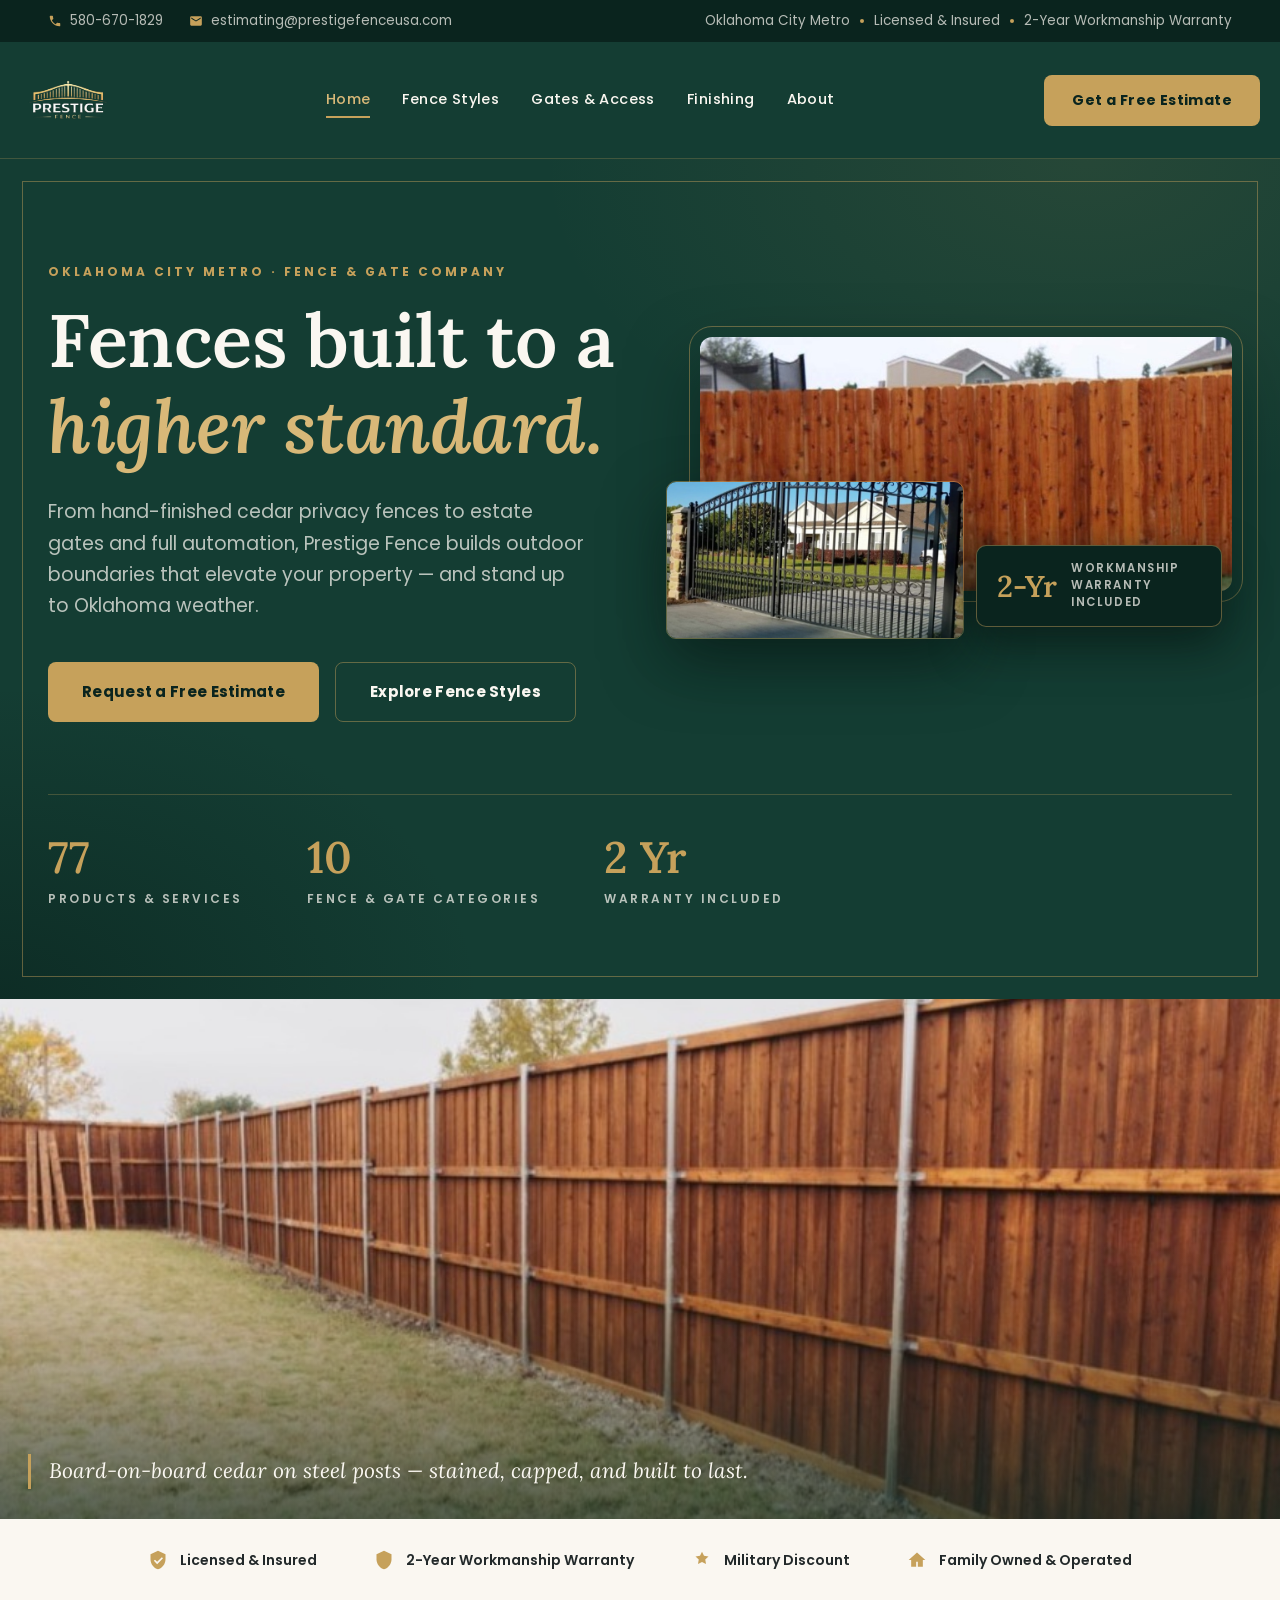
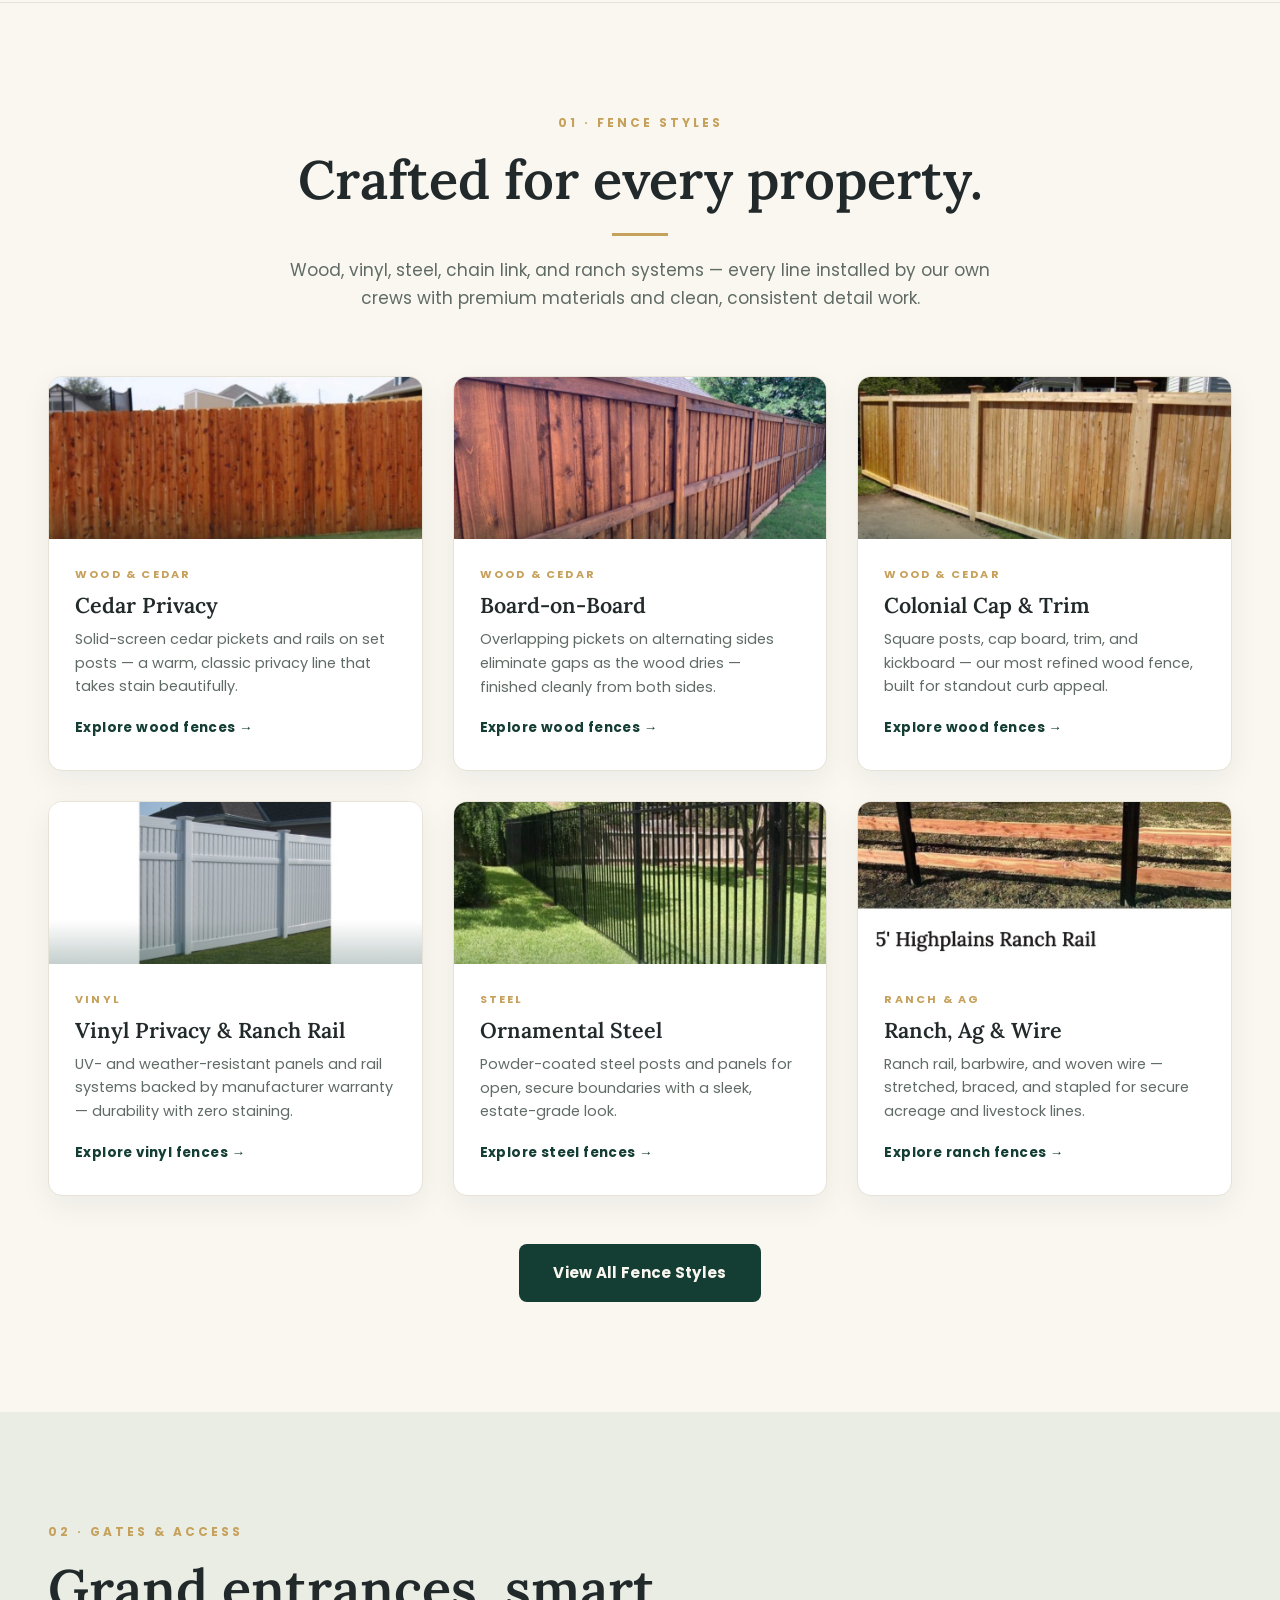
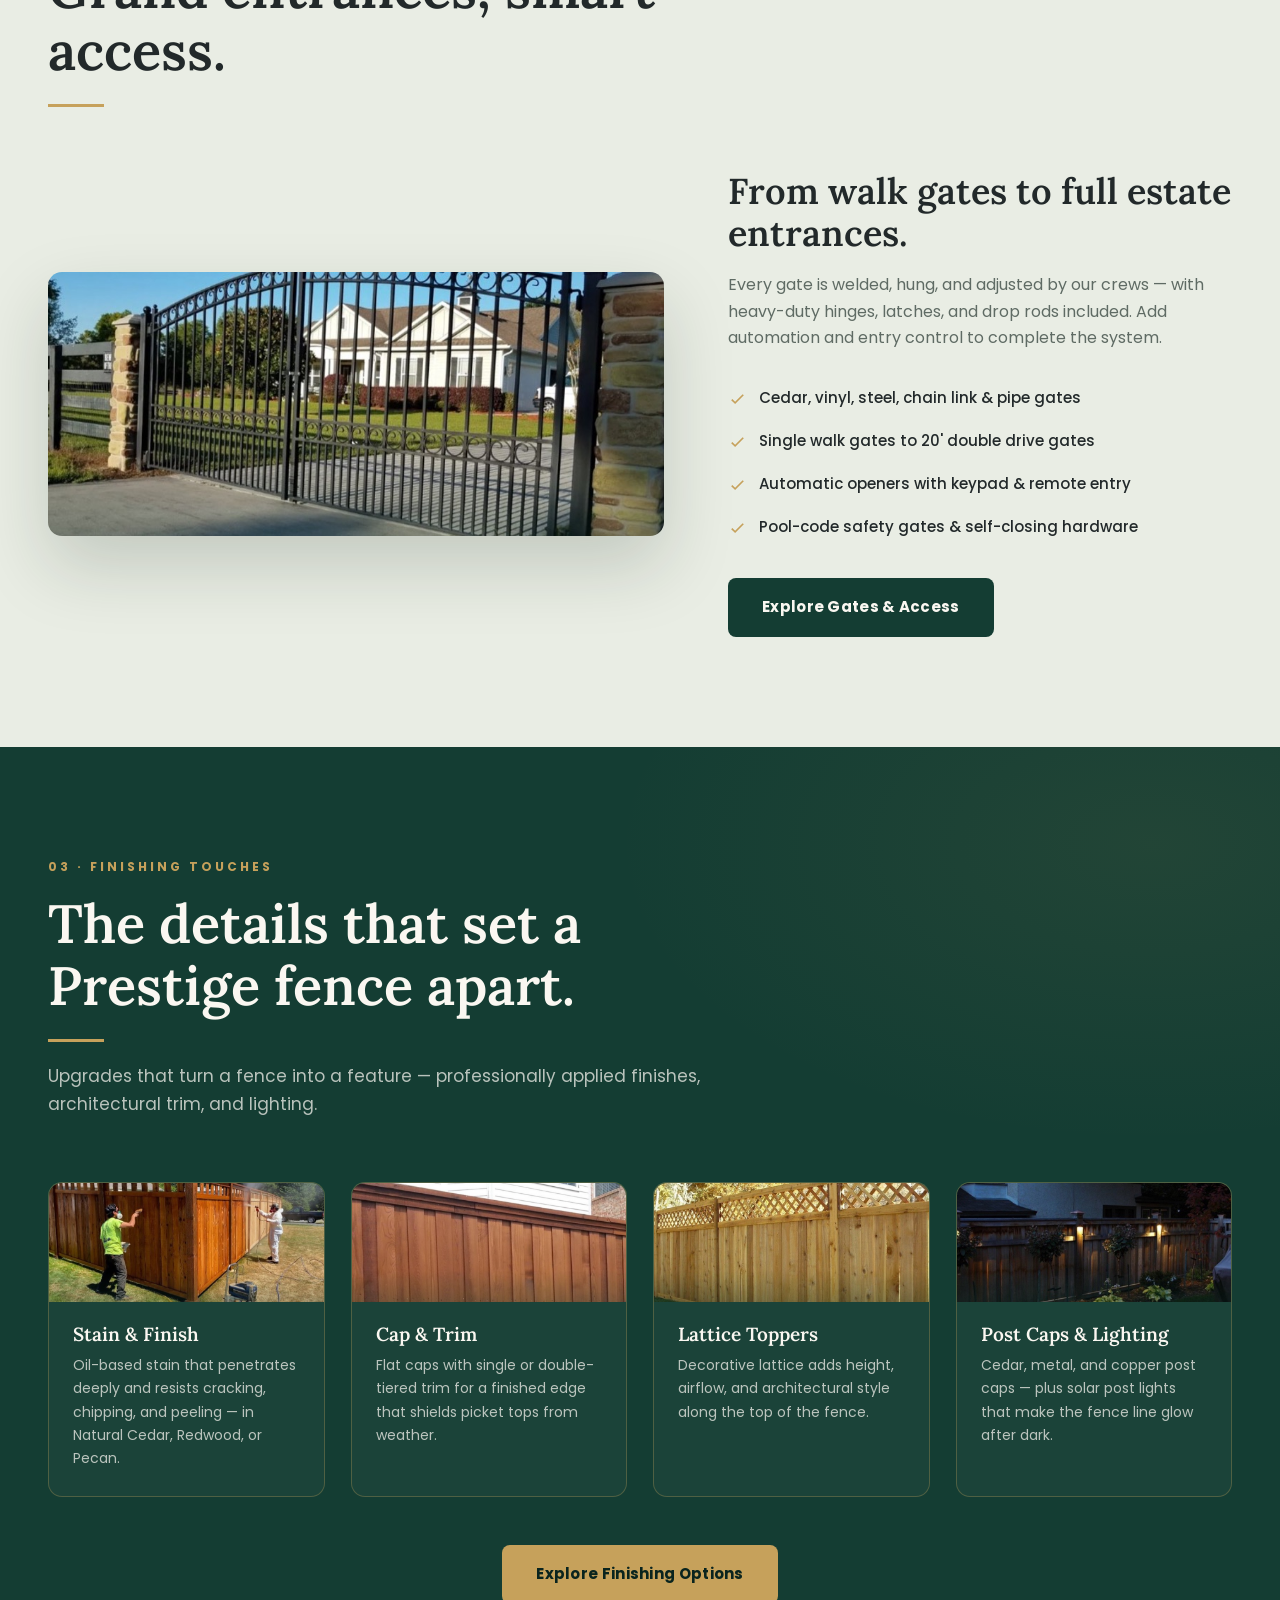
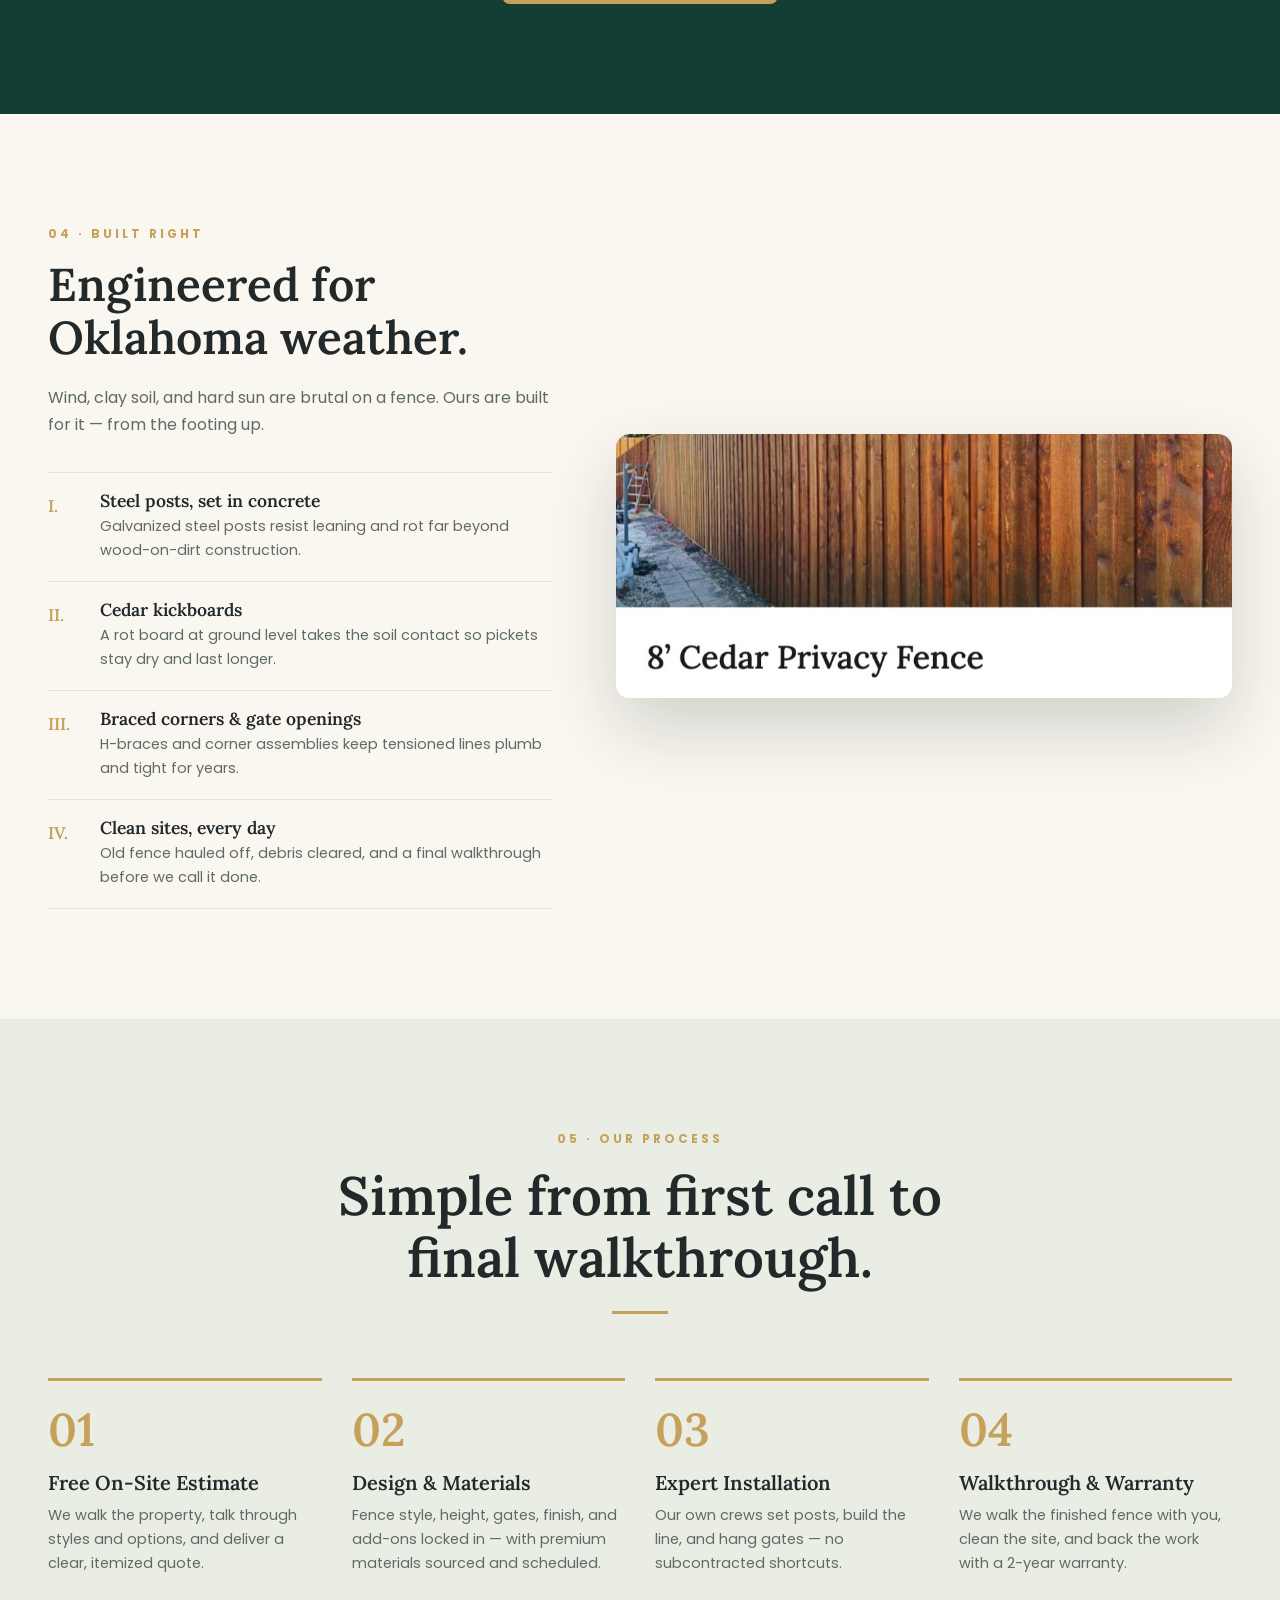
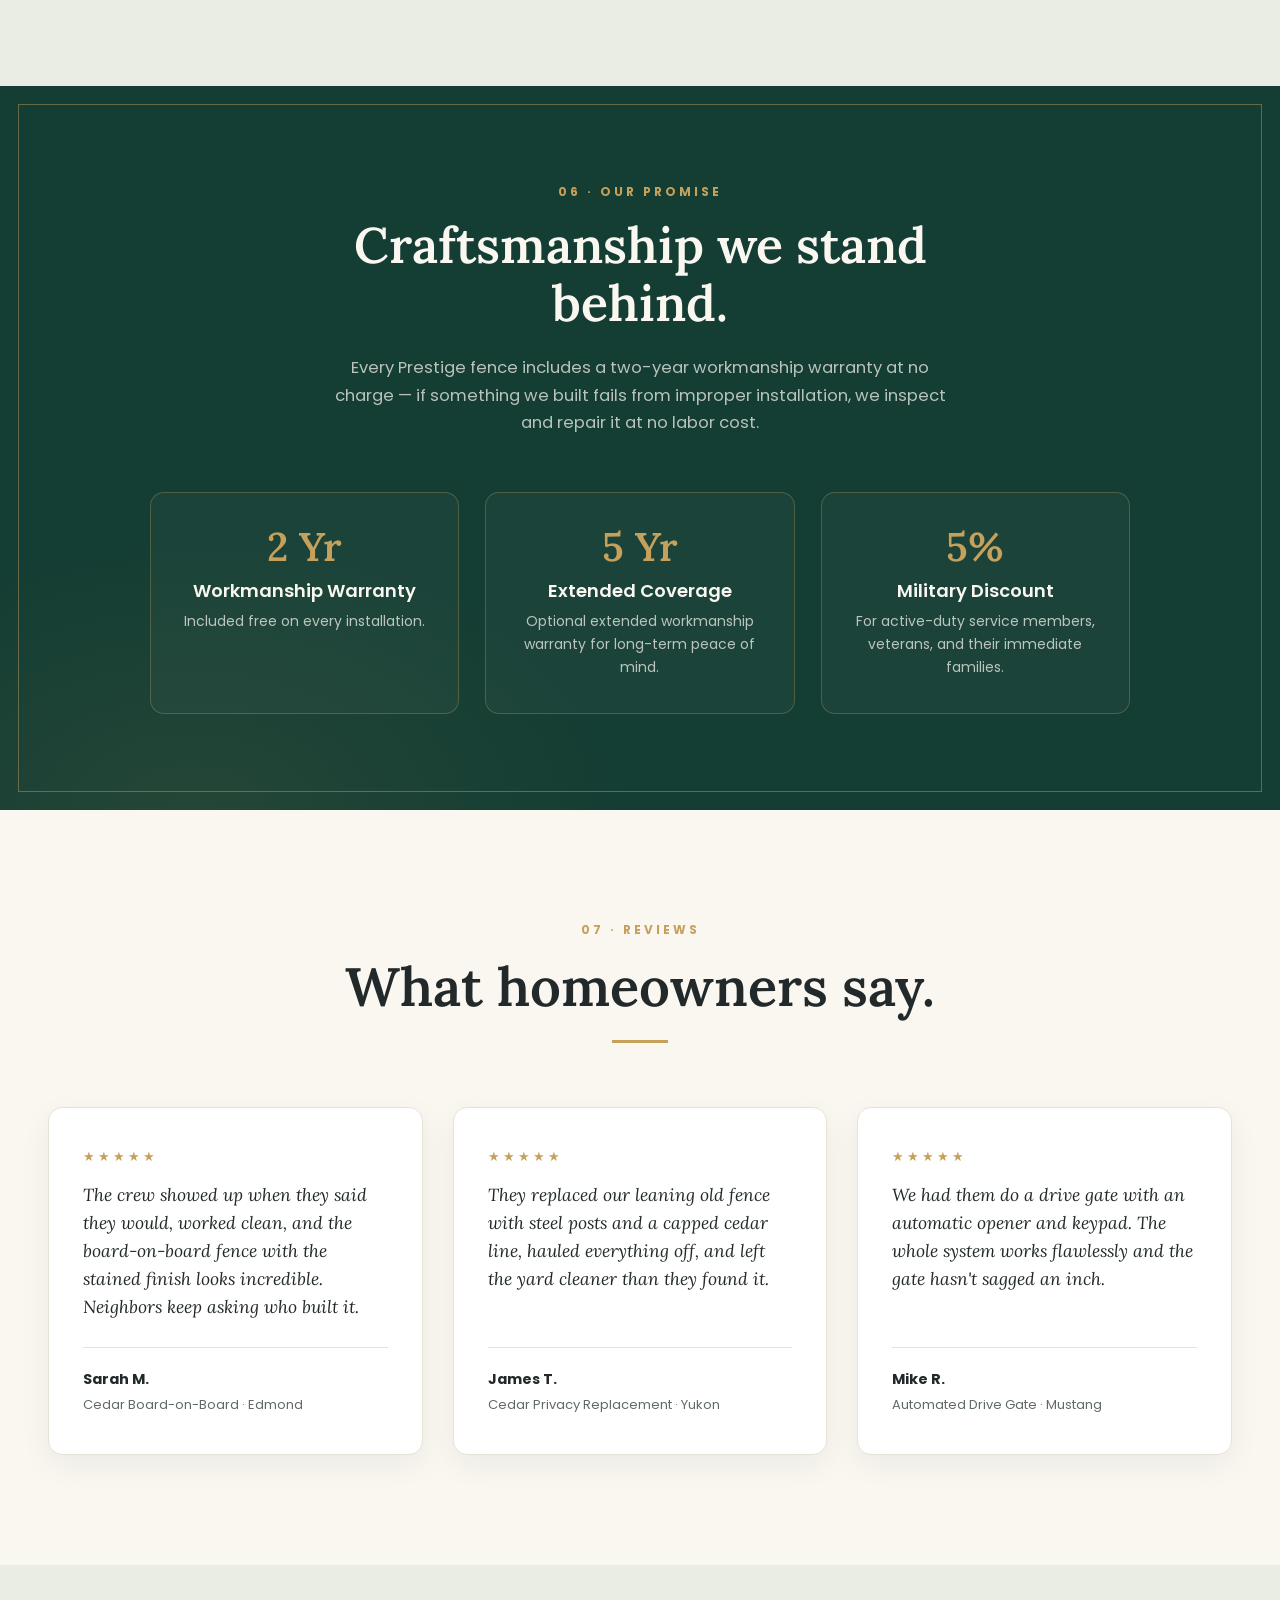
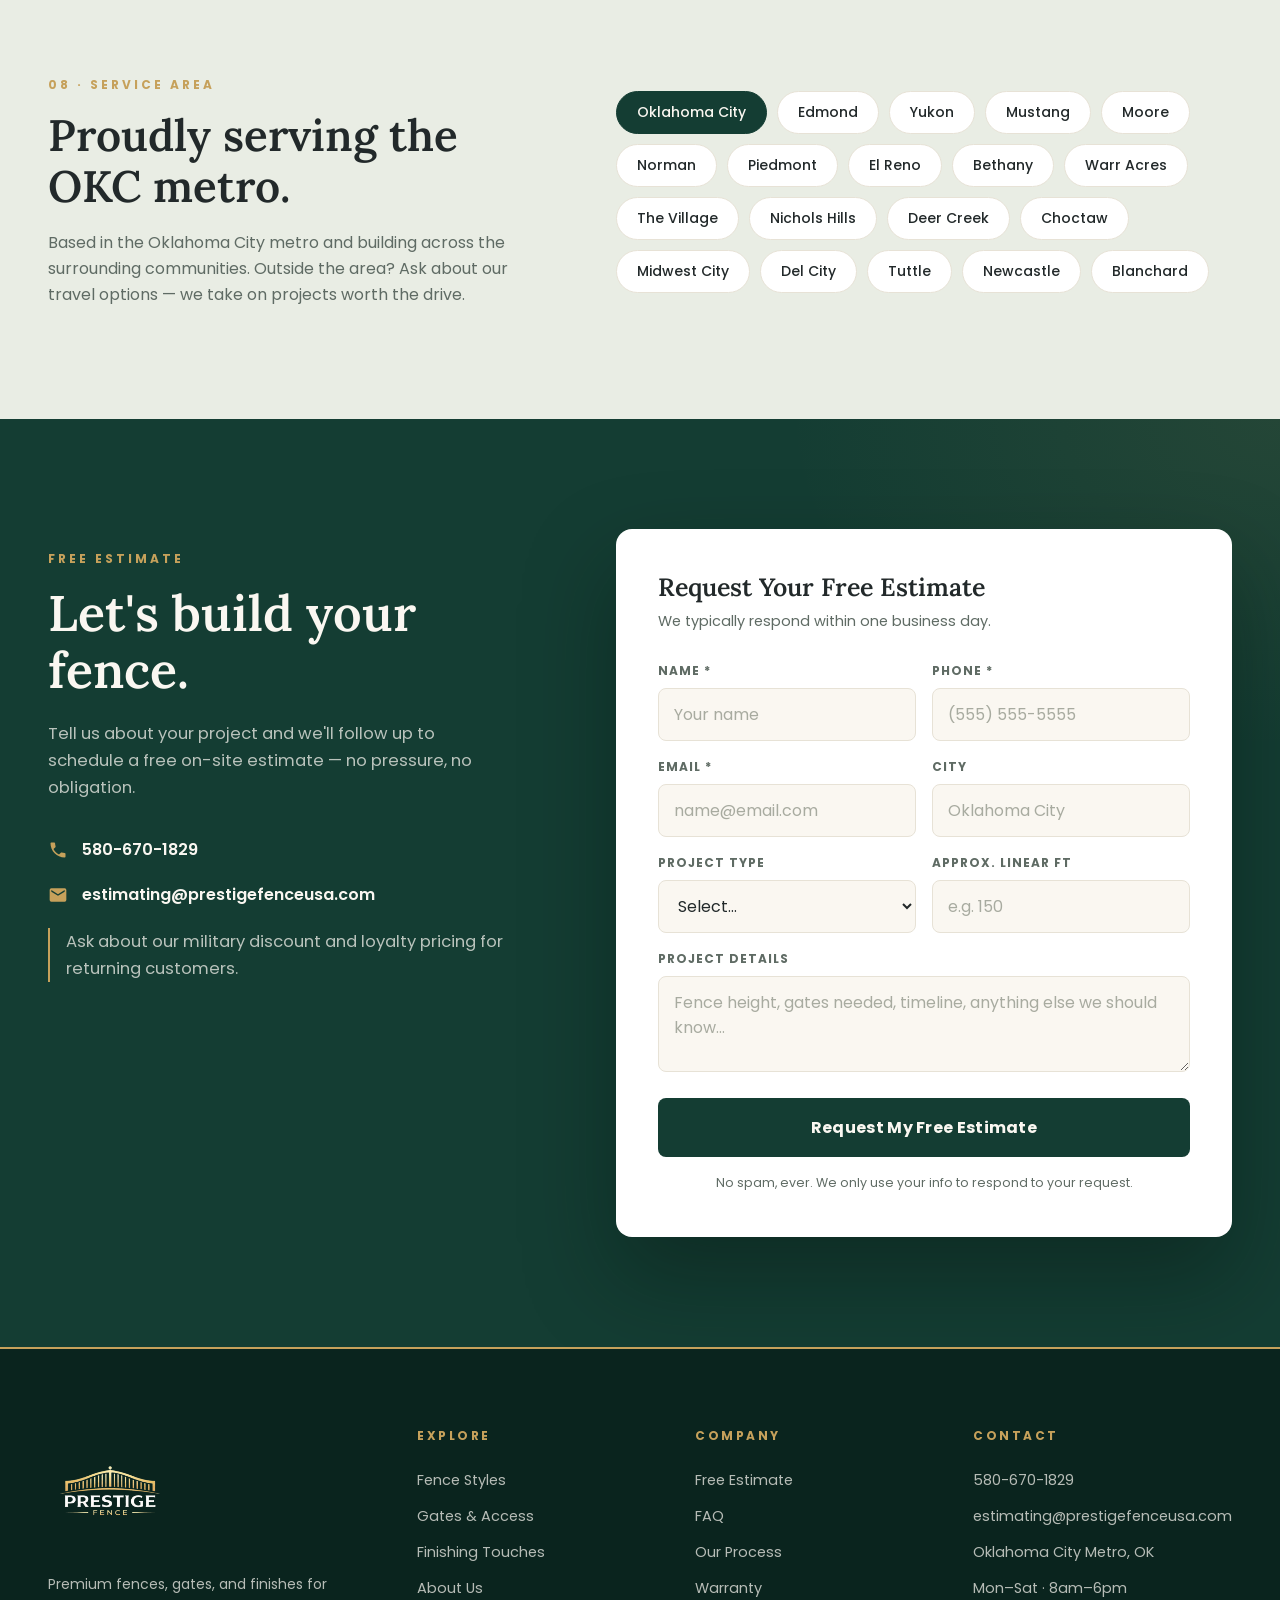
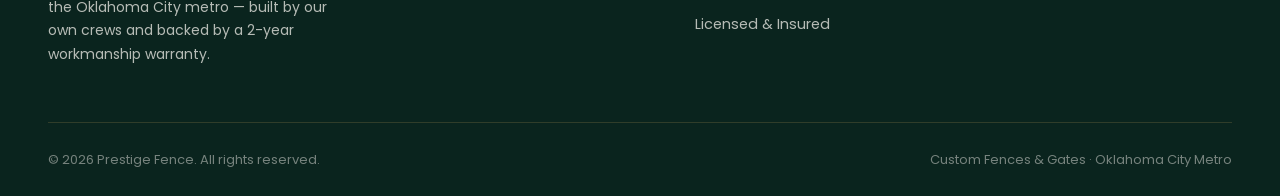
==== commit 6c9b5347: "Remove gallery page and all nav/footer links to it" ====
--- a/index.html
+++ b/index.html
@@ -40,7 +40,6 @@
       <a href="fence-styles.html">Fence Styles</a>
       <a href="gates-access.html">Gates &amp; Access</a>
       <a href="finishing.html">Finishing</a>
-      <a href="gallery.html">Gallery</a>
       <a href="about.html">About</a>
     </nav>
     <a href="contact.html" class="nav-cta">Get a Free Estimate</a>
@@ -54,7 +53,6 @@
   <a href="fence-styles.html">Fence Styles</a>
   <a href="gates-access.html">Gates &amp; Access</a>
   <a href="finishing.html">Finishing</a>
-  <a href="gallery.html">Gallery</a>
   <a href="about.html">About</a>
   <a href="contact.html" class="mm-cta">Get a Free Estimate</a>
   <a href="tel:+15806701829" class="mm-tel">580-670-1829</a>
@@ -435,7 +433,6 @@
         <a href="fence-styles.html">Fence Styles</a>
         <a href="gates-access.html">Gates &amp; Access</a>
         <a href="finishing.html">Finishing Touches</a>
-        <a href="gallery.html">Project Gallery</a>
         <a href="about.html">About Us</a>
       </div>
       <div class="fcol">
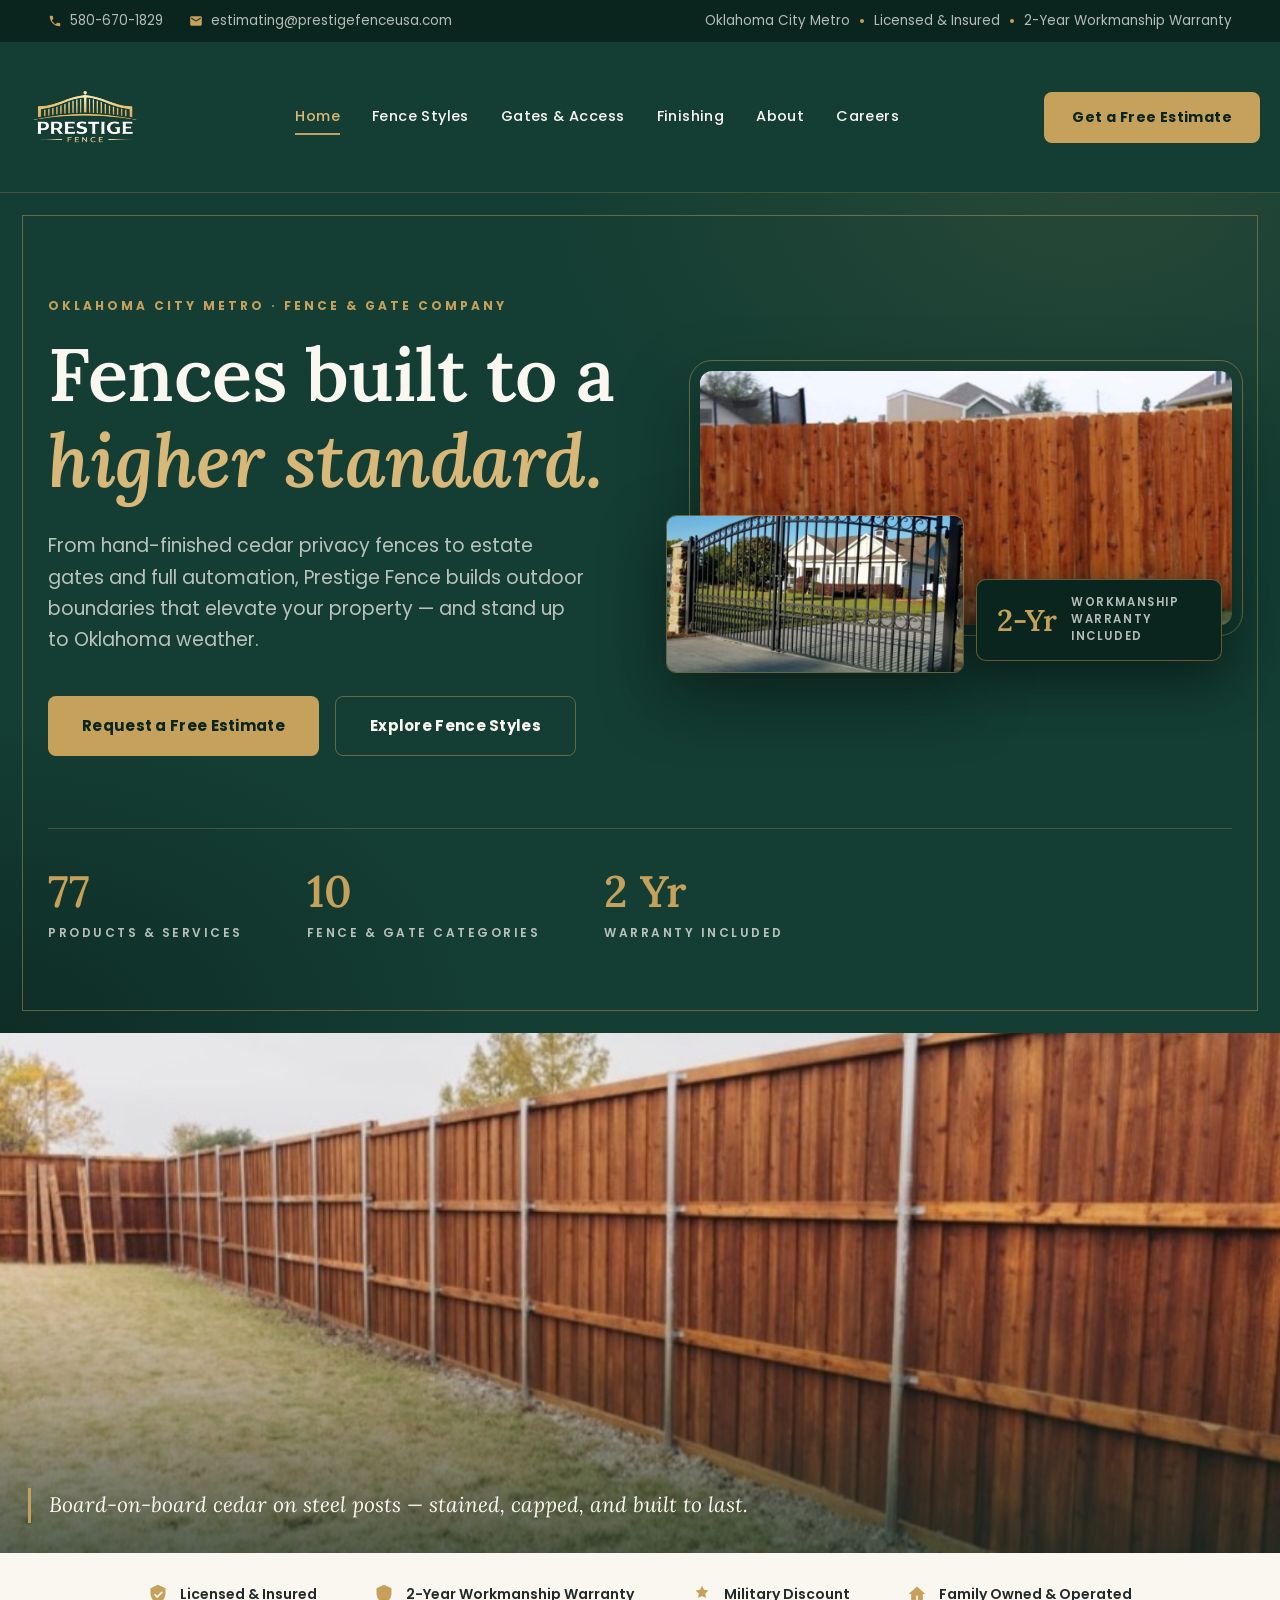
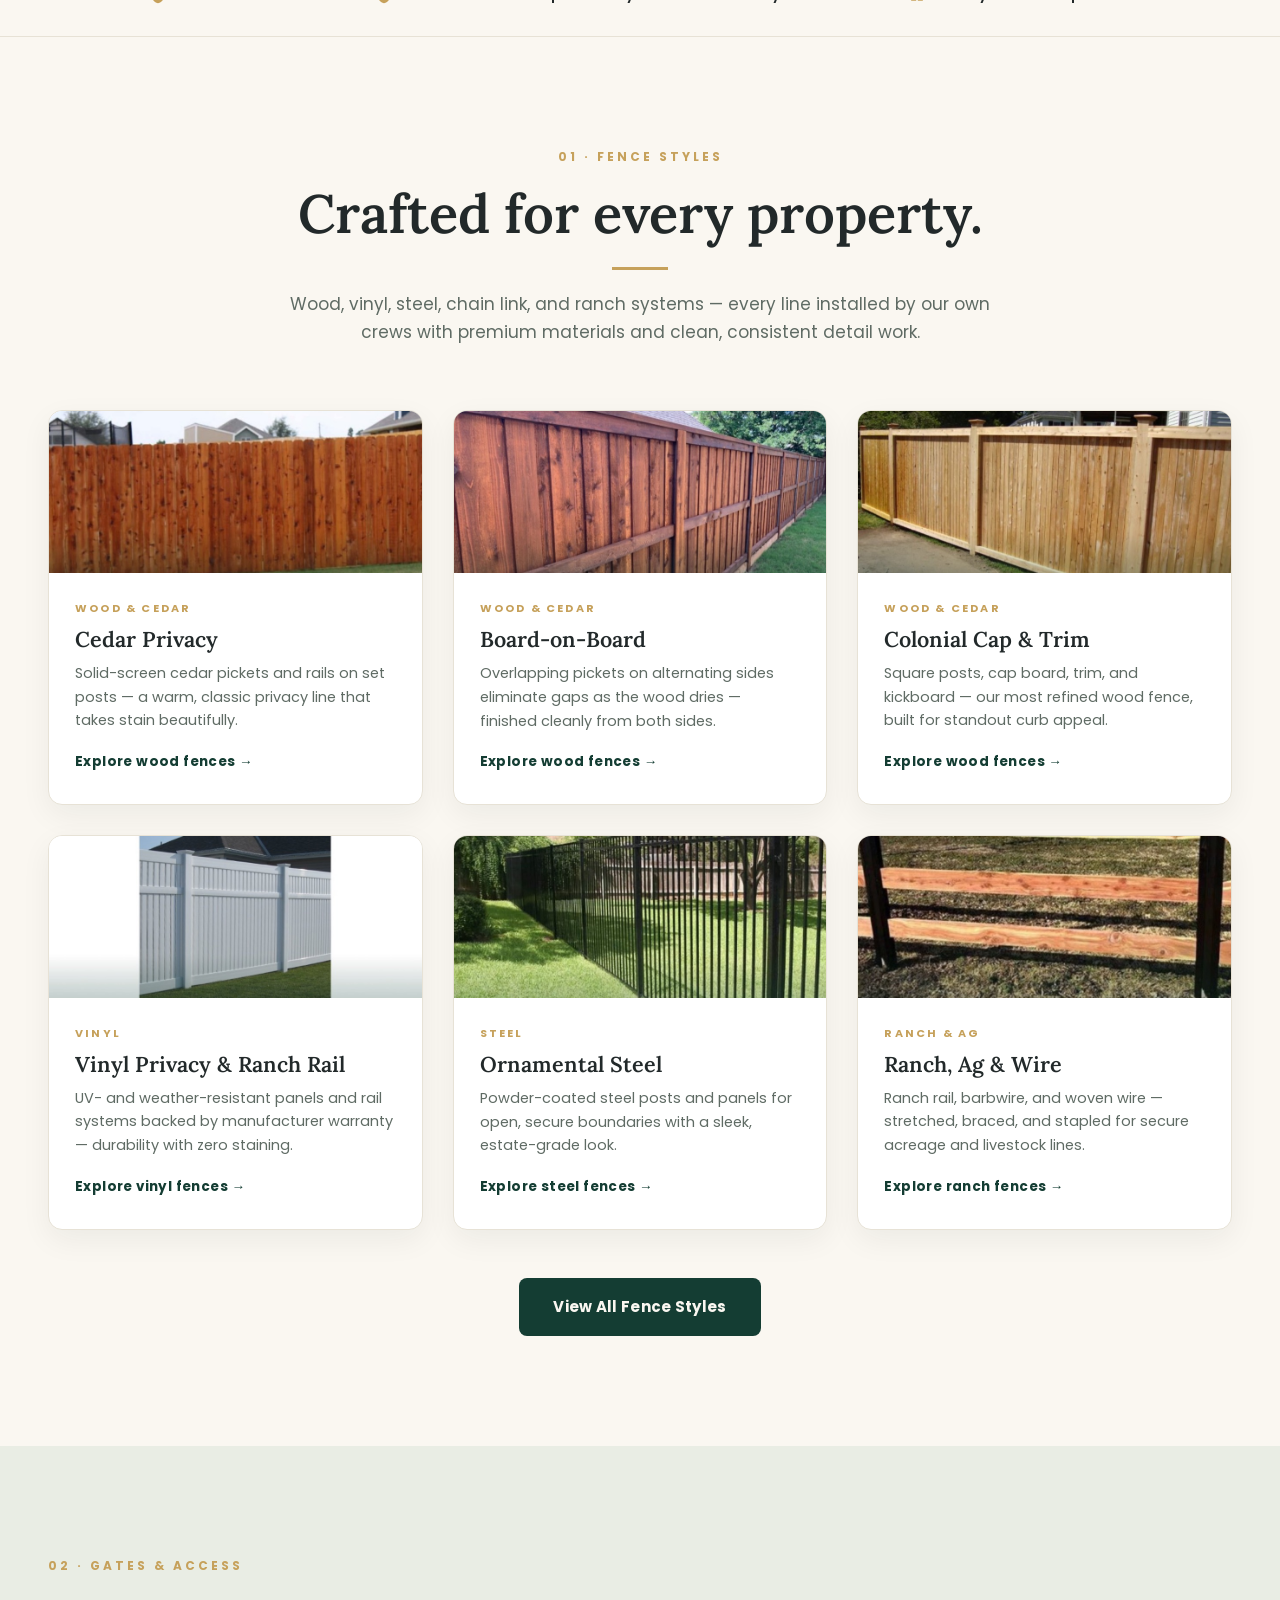
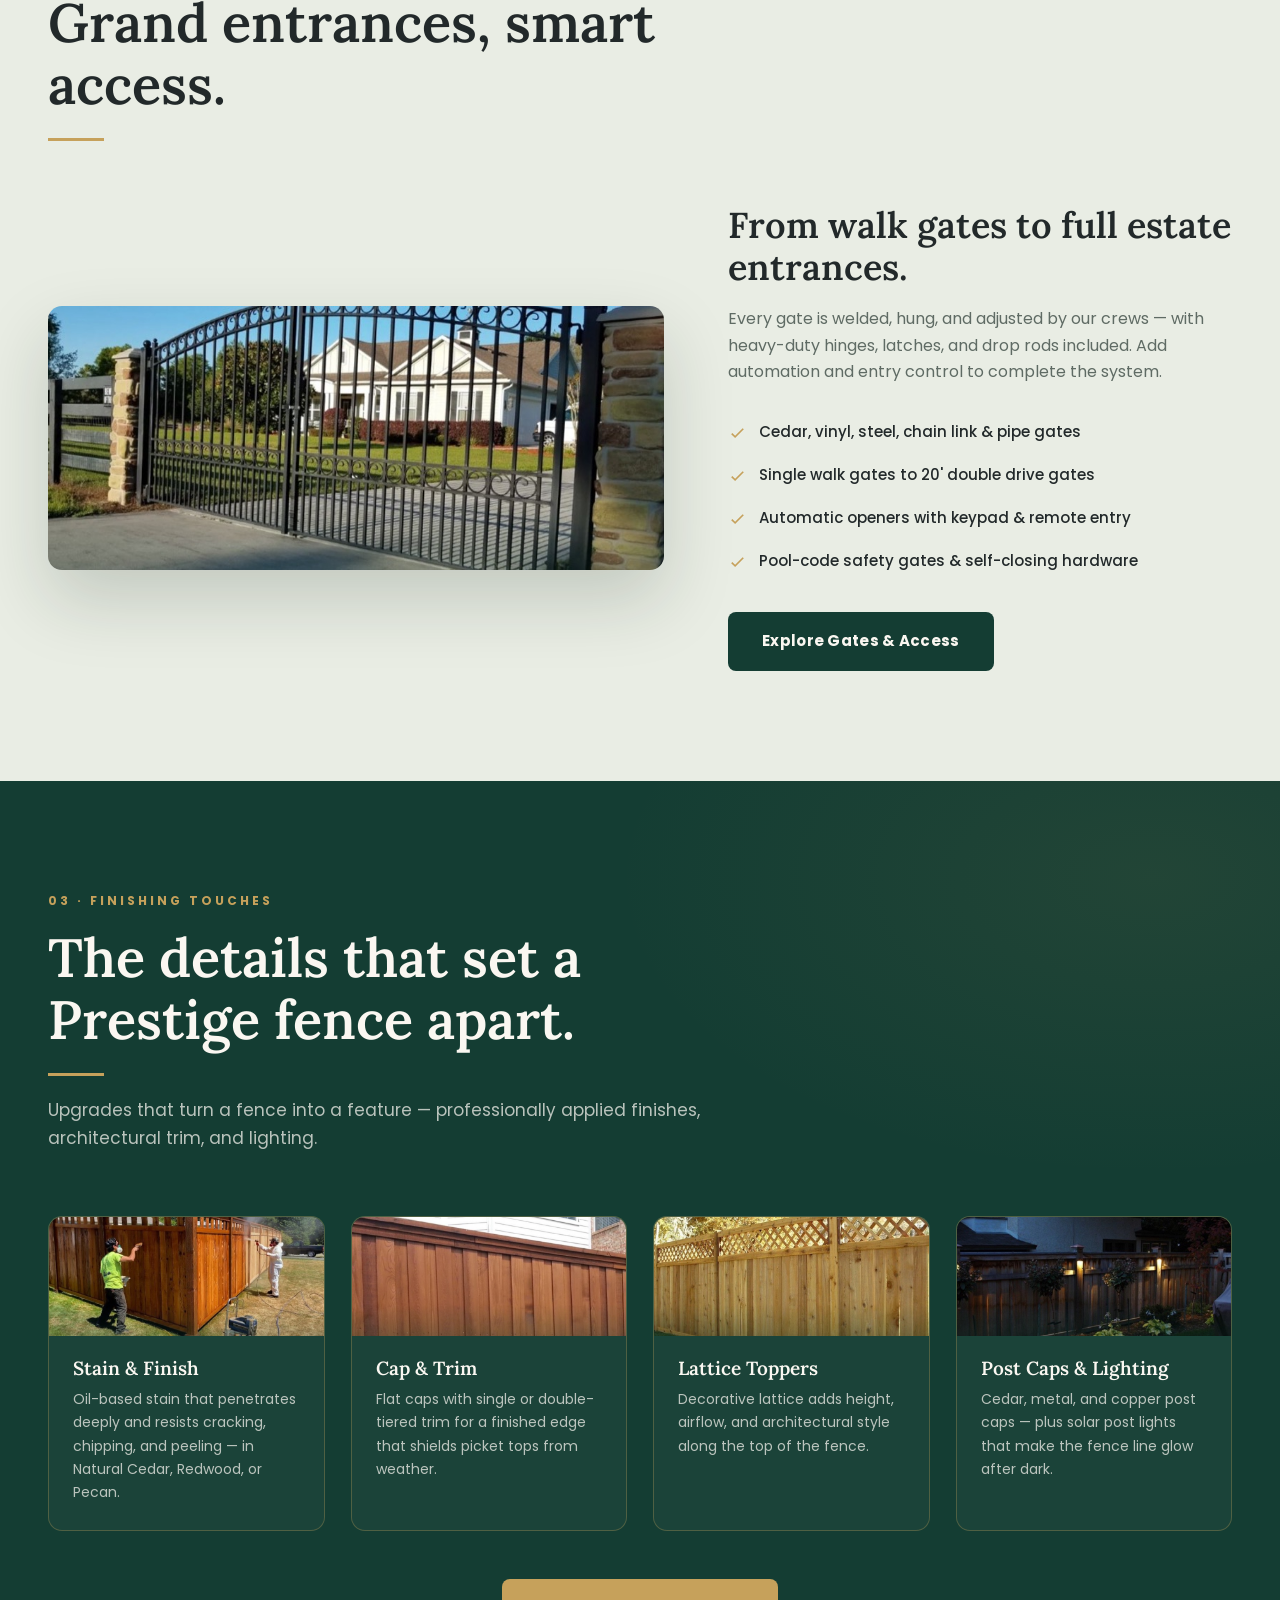
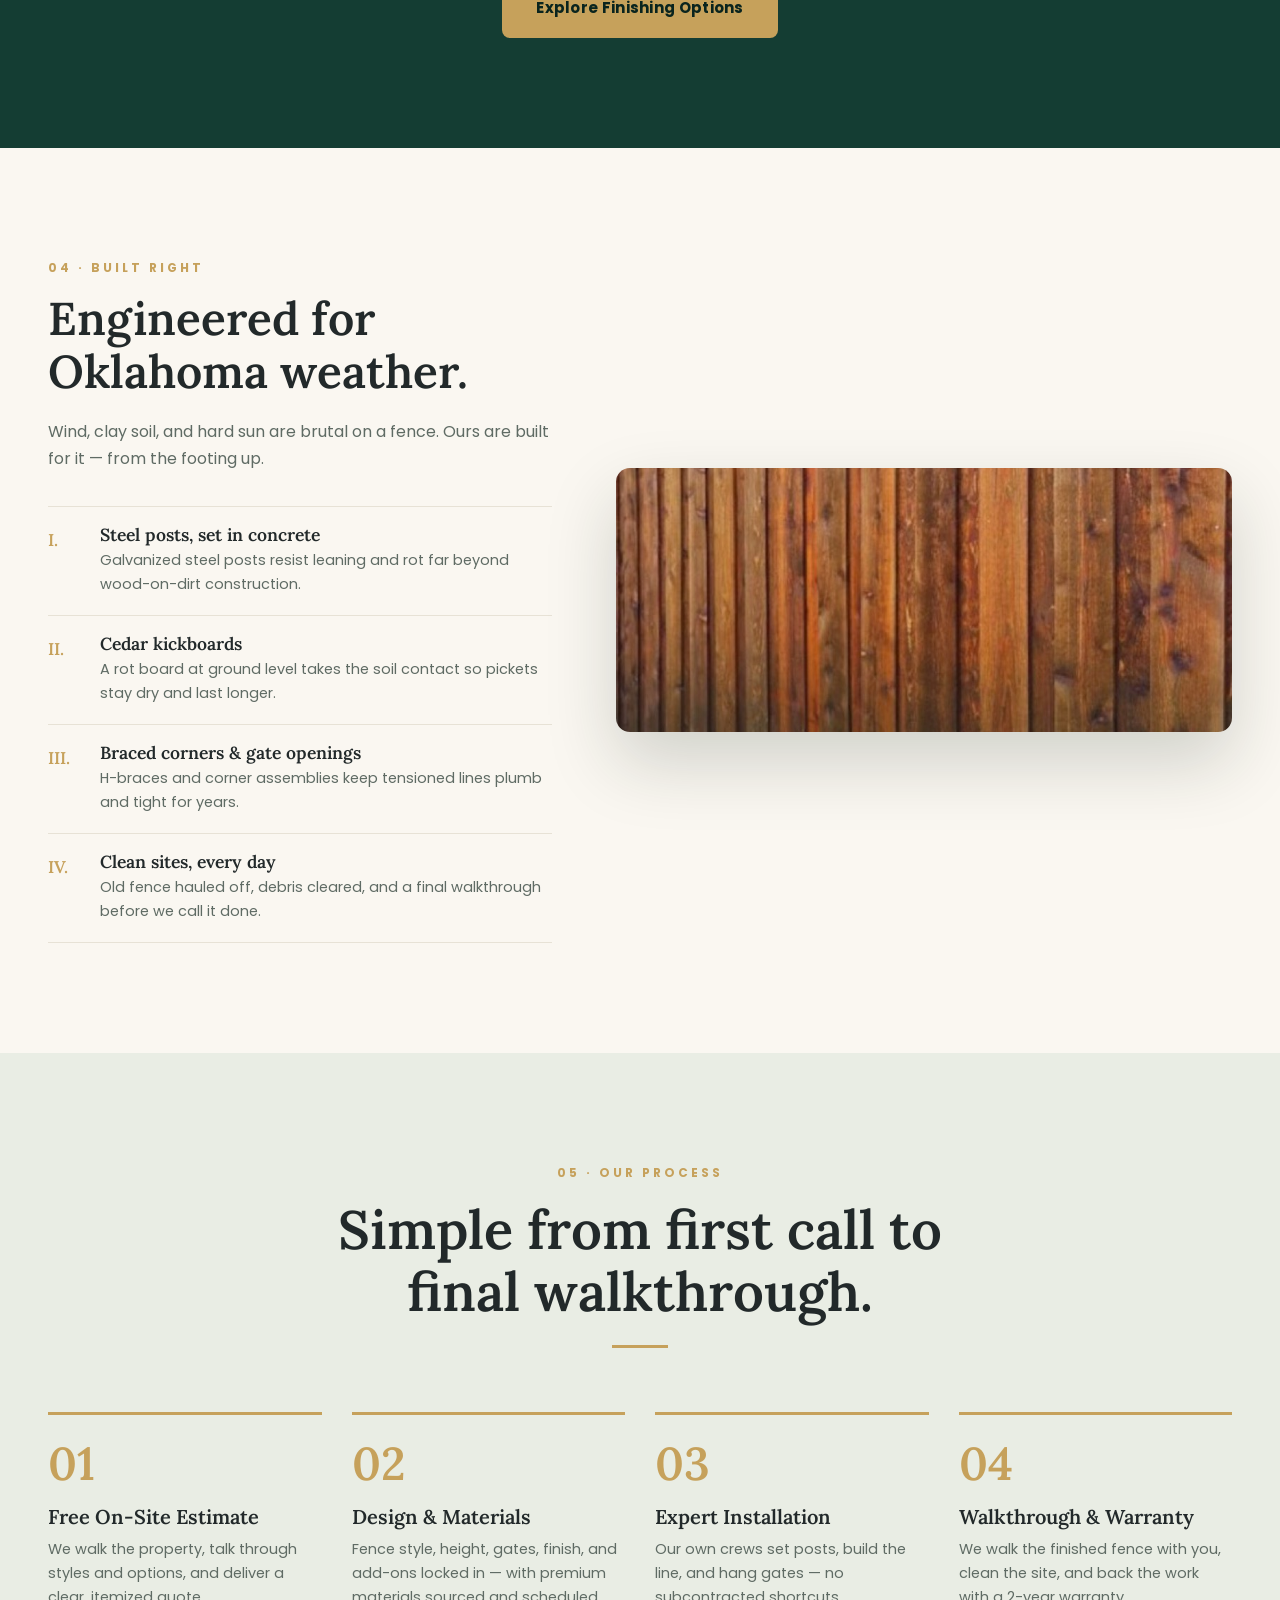
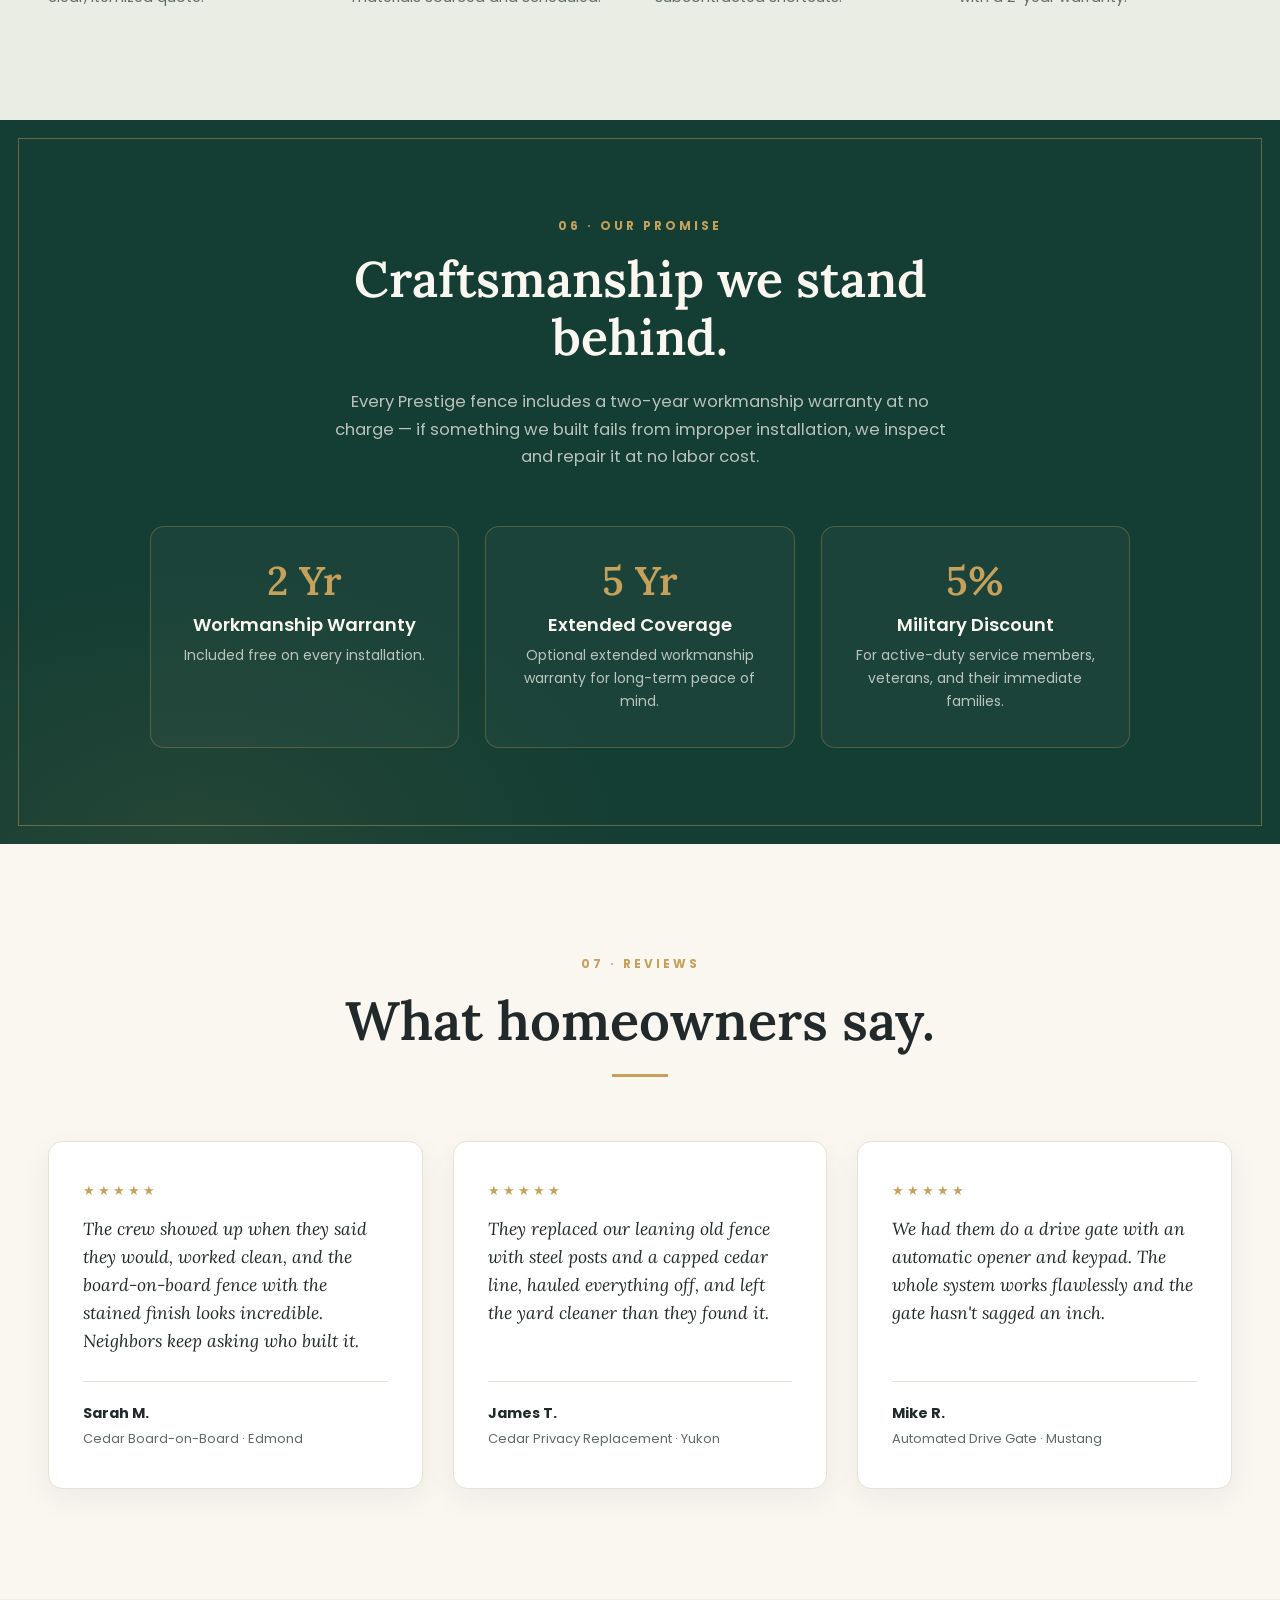
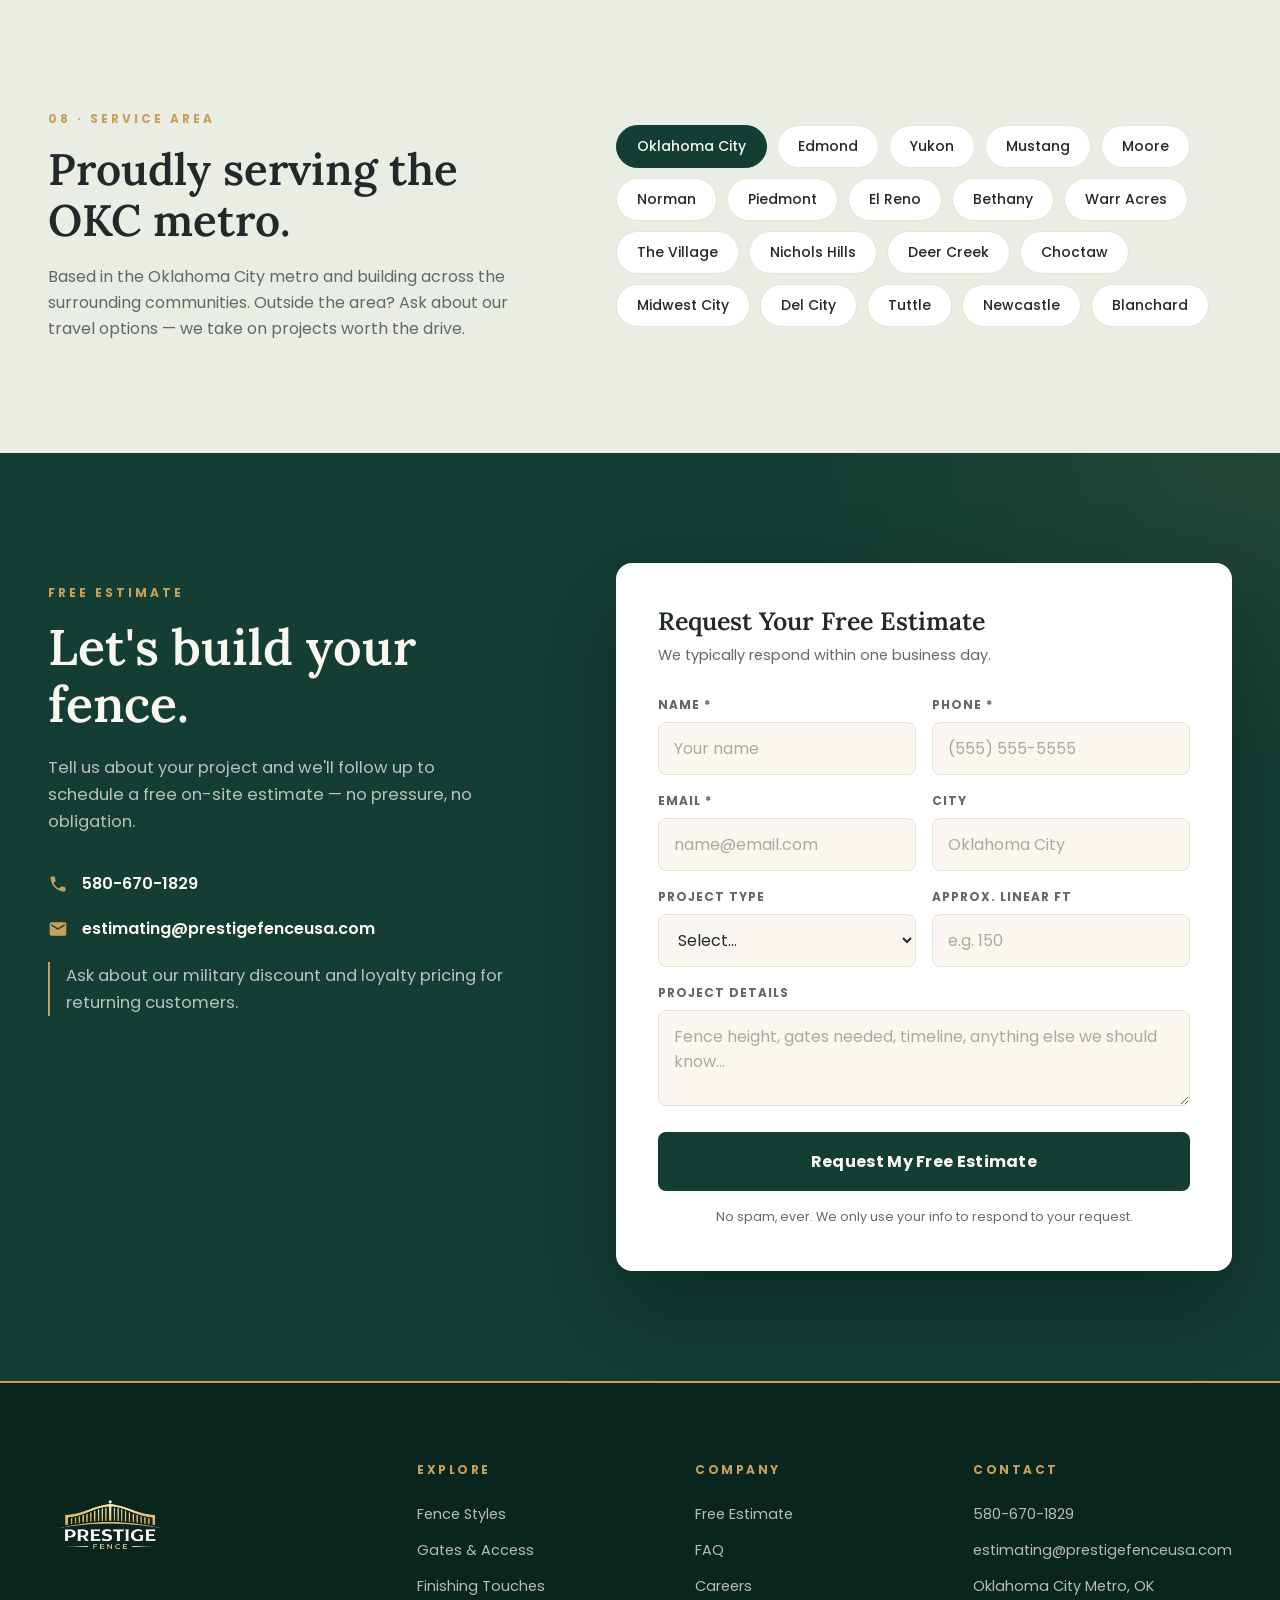
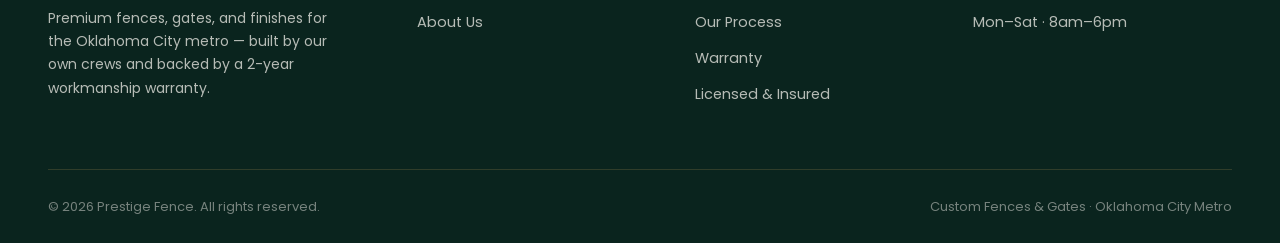
==== commit 18675f41: "Add careers page with three open positions - careers.html: hero, why-work-here, 3 job listings (Fenc" ====
--- a/index.html
+++ b/index.html
@@ -41,6 +41,7 @@
       <a href="gates-access.html">Gates &amp; Access</a>
       <a href="finishing.html">Finishing</a>
       <a href="about.html">About</a>
+      <a href="careers.html">Careers</a>
     </nav>
     <a href="contact.html" class="nav-cta">Get a Free Estimate</a>
     <button class="burger" id="menu-open" aria-label="Open menu"><span></span><span></span><span></span></button>
@@ -54,6 +55,7 @@
   <a href="gates-access.html">Gates &amp; Access</a>
   <a href="finishing.html">Finishing</a>
   <a href="about.html">About</a>
+  <a href="careers.html">Careers</a>
   <a href="contact.html" class="mm-cta">Get a Free Estimate</a>
   <a href="tel:+15806701829" class="mm-tel">580-670-1829</a>
 </div>
@@ -439,6 +441,7 @@
         <h3>Company</h3>
         <a href="contact.html">Free Estimate</a>
         <a href="contact.html#faq">FAQ</a>
+        <a href="careers.html">Careers</a>
         <a href="about.html#process">Our Process</a>
         <a href="about.html#warranty">Warranty</a>
         <span>Licensed &amp; Insured</span>
--- a/css/site.css
+++ b/css/site.css
@@ -89,9 +89,9 @@
   transition: box-shadow 0.25s;
 }
 header.site.scrolled { box-shadow: 0 12px 40px rgba(10,36,30,0.35); }
-.nav { display: flex; align-items: center; justify-content: space-between; min-height: 100px; gap: 28px; padding: 10px 0; }
+.nav { display: flex; align-items: center; justify-content: space-between; min-height: 130px; gap: 28px; padding: 10px 0; }
 .brand { display: flex; align-items: center; text-decoration: none; flex-shrink: 0; }
-.brand img { height: 96px; width: auto; }
+.brand img { height: 130px; width: auto; }
 .mainnav { display: flex; align-items: center; gap: 32px; }
 .mainnav a {
   color: var(--cream); text-decoration: none; font-weight: 500; font-size: 14.5px;
@@ -117,8 +117,8 @@
 @media (max-width: 1120px) {
   .mainnav, .nav-cta { display: none; }
   .burger { display: block; }
-  .brand img { height: 78px; }
-  .nav { min-height: 84px; }
+  .brand img { height: 110px; }
+  .nav { min-height: 118px; }
 }
 
 /* Mobile menu */
@@ -478,6 +478,43 @@
 .faq-a { max-height: 0; overflow: hidden; transition: max-height 0.3s ease; }
 .faq-a p { color: var(--muted); font-size: 15px; padding: 0 4px 26px; max-width: 700px; }
 
+/* ============ Job listings (careers) ============ */
+.jobs-list { display: grid; gap: 24px; max-width: 940px; margin: 0 auto; }
+.job {
+  background: var(--card); border: 1px solid var(--line); border-left: 3px solid var(--gold);
+  border-radius: 14px; padding: clamp(26px, 4vw, 38px);
+  box-shadow: 0 10px 30px rgba(20,40,30,0.06);
+}
+.job-head { display: flex; justify-content: space-between; align-items: flex-start; gap: 18px; flex-wrap: wrap; }
+.job-head h3 { font-size: clamp(22px, 3vw, 27px); }
+.job-chips { display: flex; gap: 8px; flex-wrap: wrap; }
+.job-chips span {
+  background: var(--sage); border-radius: 100px; padding: 6px 15px;
+  font-size: 11.5px; font-weight: 700; letter-spacing: 1.2px; text-transform: uppercase;
+  color: var(--pine); white-space: nowrap;
+}
+.job-chips span.gold { background: var(--gold-soft); border: 1px solid var(--gold-line); }
+.job-intro { color: var(--muted); margin-top: 16px; font-size: 15.5px; }
+.job-cols { display: grid; grid-template-columns: 1fr 1fr; gap: 20px 40px; margin-top: 28px; }
+.job-cols h4 {
+  font-family: var(--sans); font-size: 11.5px; font-weight: 700; letter-spacing: 2px;
+  text-transform: uppercase; color: var(--gold); margin-bottom: 12px;
+}
+.job-cols ul { list-style: none; }
+.job-cols li { display: flex; gap: 11px; padding: 6px 0; font-size: 14.5px; color: var(--ink); }
+.job-cols li svg { width: 17px; height: 17px; fill: var(--gold); flex-shrink: 0; margin-top: 4px; }
+.job-foot {
+  margin-top: 28px; padding-top: 22px; border-top: 1px solid var(--line);
+  display: flex; align-items: center; justify-content: space-between; gap: 16px; flex-wrap: wrap;
+}
+.job-foot .loc { color: var(--muted); font-size: 14px; display: flex; align-items: center; gap: 9px; }
+.job-foot .loc svg { width: 17px; height: 17px; fill: var(--gold); flex-shrink: 0; }
+.job-foot .btn { padding: 13px 26px; font-size: 14px; }
+@media (max-width: 620px) {
+  .job-cols { grid-template-columns: 1fr; }
+  .job-foot .btn { width: 100%; }
+}
+
 /* ============ Gallery ============ */
 .gallery-grid { display: grid; grid-template-columns: repeat(3, 1fr); gap: 22px; }
 .gitem {
